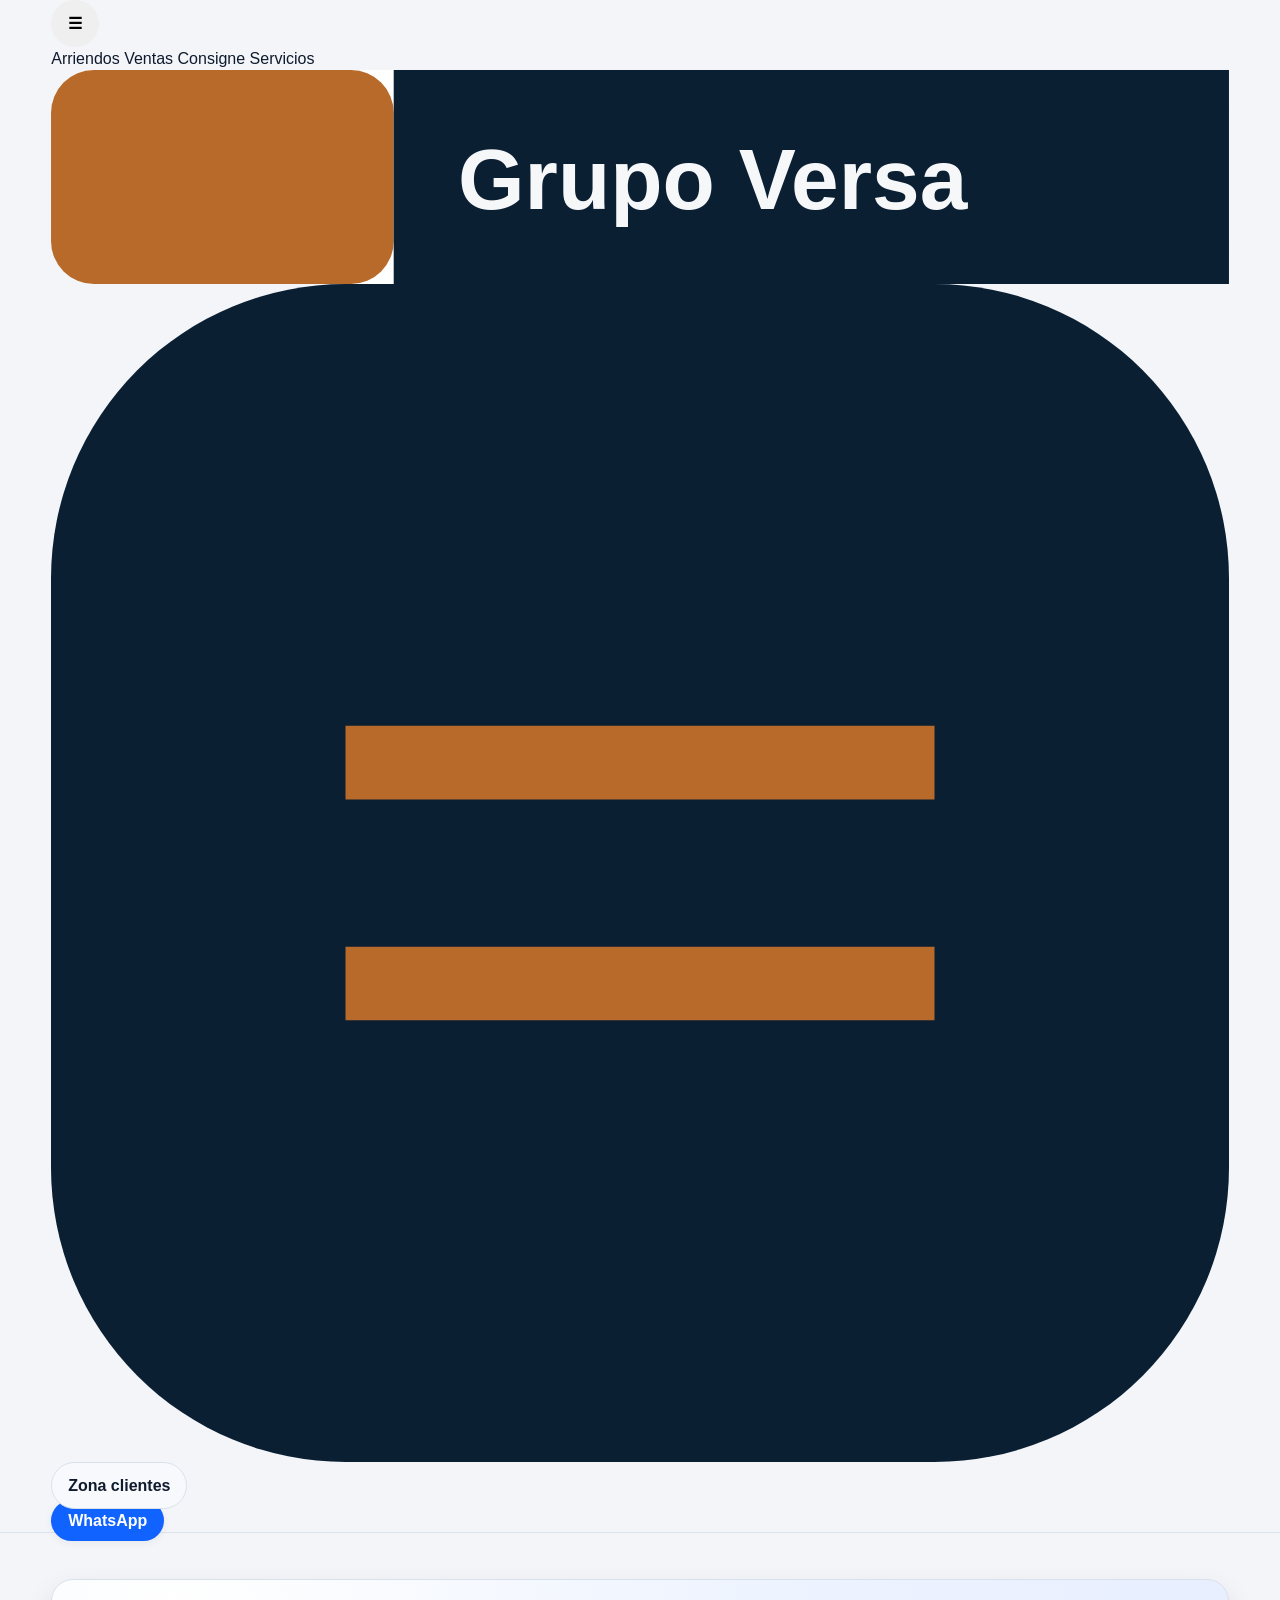
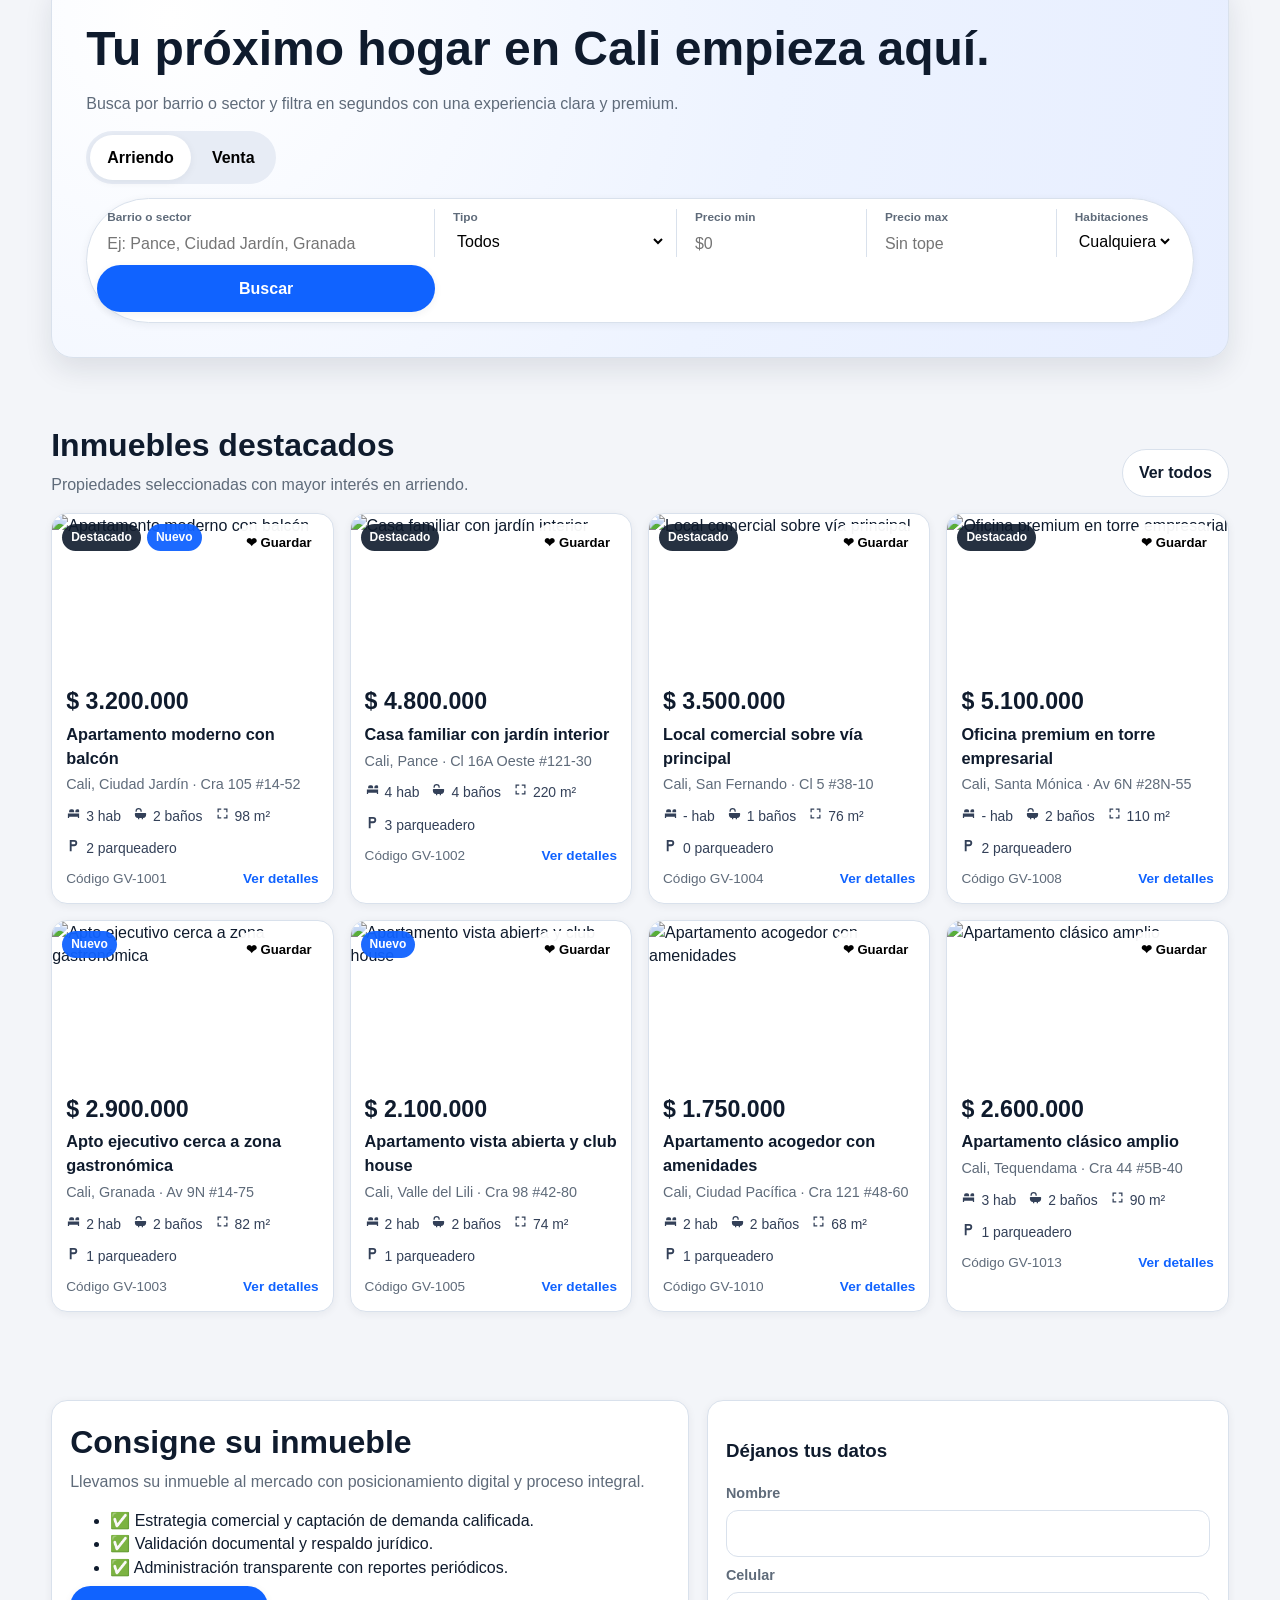
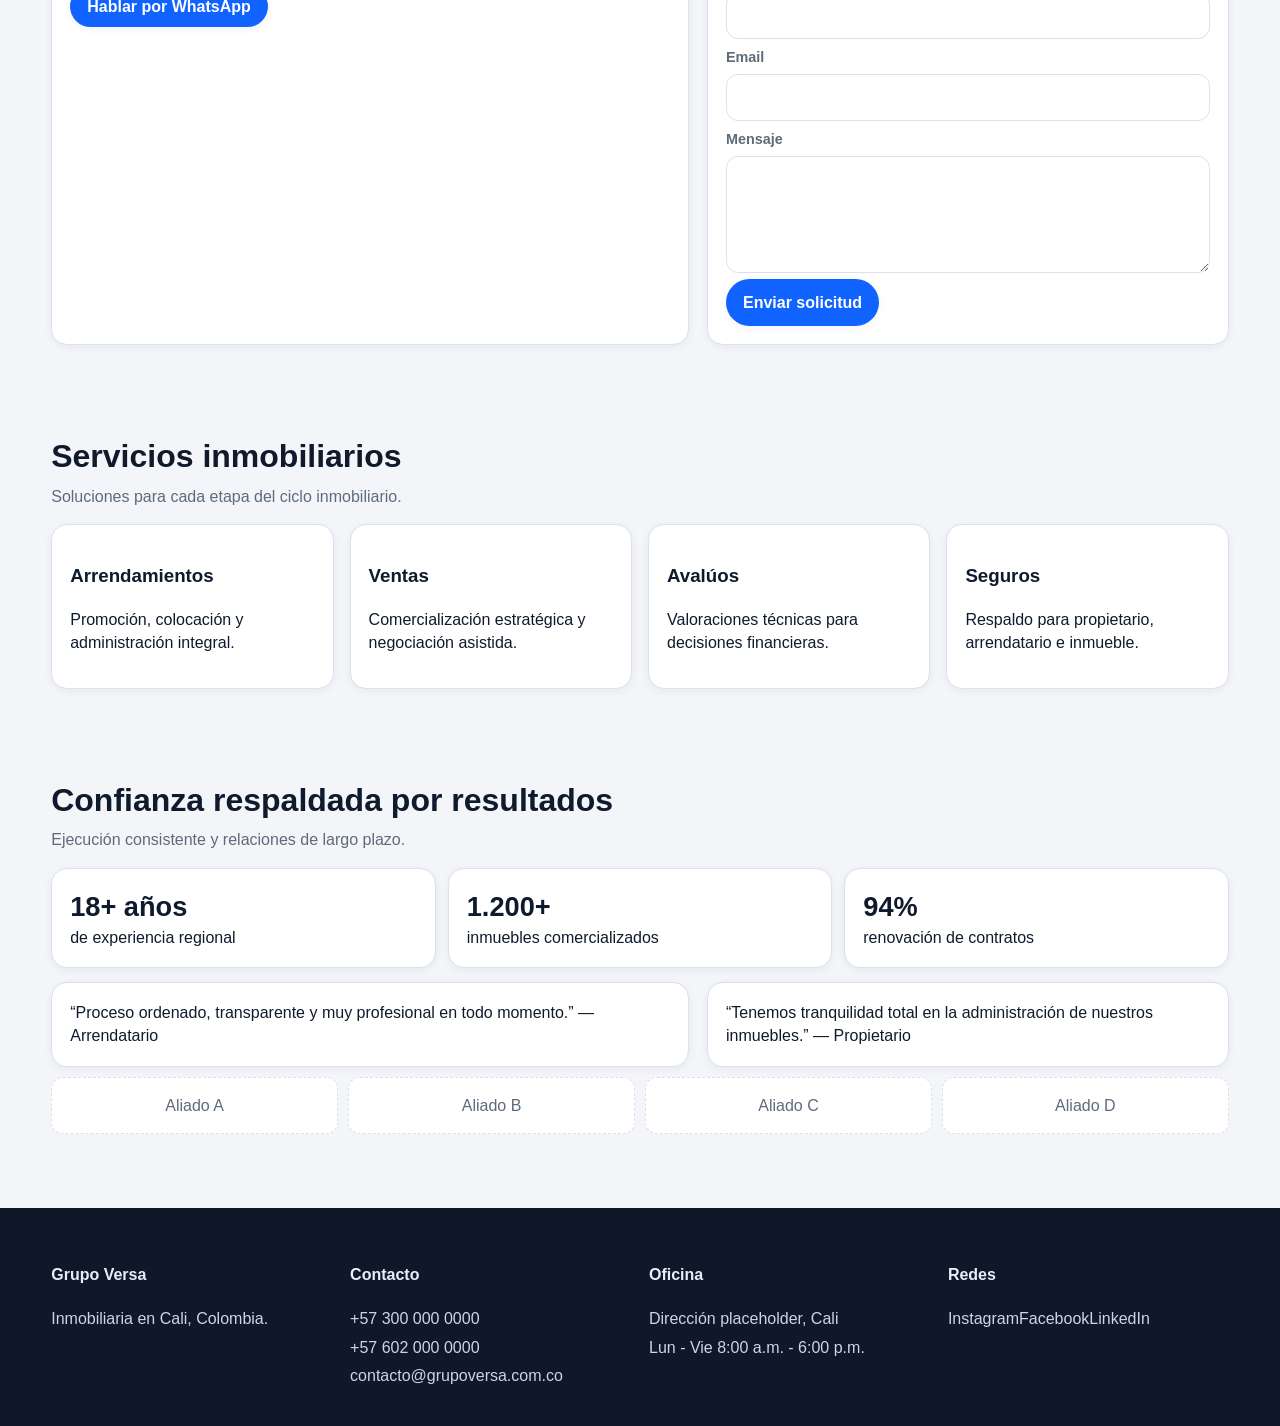
==== index.html @ 3d0e5496 "Update index.html" ====
<!doctype html>
<html lang="es">
<head>
  <meta charset="UTF-8">
  <meta name="viewport" content="width=device-width, initial-scale=1.0">
  <title>Grupo Versa | Arriendos y ventas en Cali</title>
  <link rel="stylesheet" href="./styles.css?v=2">
  <link rel="icon" type="image/svg+xml" href="assets/favicon.svg">
</head>
<body>
<a href="#main" class="skip-link">Saltar al contenido</a>
<header class="site-header">
  <div class="container nav-shell">
    <button id="nav-toggle" class="nav-toggle" type="button" aria-label="Abrir menú">☰</button>

    <nav class="nav-left" aria-label="Navegación principal izquierda">
      <a class="nav-link" href="search.html?gestion=arriendo">Arriendos</a>
      <a class="nav-link" href="search.html?gestion=venta">Ventas</a>
      <a class="nav-link" href="#consigne">Consigne</a>
      <a class="nav-link" href="#servicios">Servicios</a>
    </nav>

    <a class="logo" href="index.html"><img class="logo-full" src="assets/logo-horizontal.svg" alt="Grupo Versa">
    <img class="logo-mark" src="assets/mark.svg" alt="Grupo Versa"></a>

    <div class="nav-right">
      <div class="dropdown">
        <button class="btn btn-ghost dropdown-toggle" type="button">Zona clientes</button>
        <div class="dropdown-menu">
          <strong>Arrendatarios</strong>
          <a href="clients.html#pagar">Pagar arriendo</a>
          <a href="clients.html#cupon">Cupón</a>
          <a href="clients.html#requisitos">Requisitos</a>
          <a href="clients.html#tutoriales">Tutoriales</a>
          <strong>Propietarios</strong>
          <a href="clients.html#estados">Estados de cuenta</a>
          <a href="clients.html#certificados">Certificados</a>
        </div>
      </div>
      <a class="btn btn-primary" href="https://wa.me/57XXXXXXXXXX" target="_blank" rel="noopener">WhatsApp</a>
    </div>
  </div>
</header>

<main id="main">
  <section class="hero">
    <div class="container hero-shell">
      <!-- Opción 1: "Encuentra hogar en Cali, sin vueltas." -->
      <!-- Opción 2 (elegida): "Tu próximo hogar en Cali empieza aquí." -->
      <h1>Tu próximo hogar en Cali empieza aquí.</h1>
      <p>Busca por barrio o sector y filtra en segundos con una experiencia clara y premium.</p>

      <div class="tab-row" role="tablist" aria-label="Tipo de gestión">
        <button class="tab active" type="button" data-gestion-tab="arriendo">Arriendo</button>
        <button class="tab" type="button" data-gestion-tab="venta">Venta</button>
      </div>

      <form id="home-search" class="portal-search" aria-label="Buscador de inmuebles en Cali">
        <input type="hidden" id="gestion" name="gestion" value="arriendo">

        <div class="field">
          <label for="ciudad">Barrio o sector</label>
          <input id="ciudad" name="ciudad" list="barrios-cali" placeholder="Ej: Pance, Ciudad Jardín, Granada">
          <datalist id="barrios-cali">
            <option value="Pance"></option>
            <option value="Ciudad Jardín"></option>
            <option value="Granada"></option>
            <option value="San Fernando"></option>
            <option value="Valle del Lili"></option>
            <option value="Bochalema"></option>
            <option value="El Peñón"></option>
          </datalist>
        </div>

        <div class="field">
          <label for="tipo">Tipo</label>
          <select id="tipo" name="tipo">
            <option value="">Todos</option>
            <option>Apartamento</option>
            <option>Casa</option>
            <option>Oficina</option>
            <option>Local</option>
            <option>Lote</option>
          </select>
        </div>

        <div class="field">
          <label for="precioMin">Precio min</label>
          <input id="precioMin" name="precioMin" type="number" min="0" placeholder="$0">
        </div>

        <div class="field">
          <label for="precioMax">Precio max</label>
          <input id="precioMax" name="precioMax" type="number" min="0" placeholder="Sin tope">
        </div>

        <div class="field">
          <label for="habitaciones-home">Habitaciones</label>
          <select id="habitaciones-home" name="habitaciones">
            <option value="">Cualquiera</option>
            <option value="1">1+</option>
            <option value="2">2+</option>
            <option value="3">3+</option>
            <option value="4">4+</option>
          </select>
        </div>

        <button class="btn btn-primary" type="submit">Buscar</button>
      </form>
    </div>
  </section>

  <section class="section container">
    <div class="section-head">
      <div><h2>Inmuebles destacados</h2><p class="lead">Propiedades seleccionadas con mayor interés en arriendo.</p></div>
      <a class="btn btn-secondary" href="search.html">Ver todos</a>
    </div>
    <div id="featured-list" class="card-grid"></div>
  </section>

  <section id="consigne" class="section container split">
    <article class="panel">
      <h2>Consigne su inmueble</h2>
      <p class="lead">Llevamos su inmueble al mercado con posicionamiento digital y proceso integral.</p>
      <ul>
        <li>✅ Estrategia comercial y captación de demanda calificada.</li>
        <li>✅ Validación documental y respaldo jurídico.</li>
        <li>✅ Administración transparente con reportes periódicos.</li>
      </ul>
      <a class="btn btn-primary" href="https://wa.me/57XXXXXXXXXX" target="_blank" rel="noopener">Hablar por WhatsApp</a>
    </article>

    <form id="consign-form" class="panel">
      <h3>Déjanos tus datos</h3>
      <label for="nombre">Nombre</label><input id="nombre" required>
      <label for="celular">Celular</label><input id="celular" required>
      <label for="email">Email</label><input id="email" type="email" required>
      <label for="mensaje">Mensaje</label><textarea id="mensaje" rows="4"></textarea>
      <button class="btn btn-primary" type="submit">Enviar solicitud</button>
      <p id="consign-notice" class="notice">Recibido, te contactaremos pronto.</p>
    </form>
  </section>

  <section id="servicios" class="section container">
    <div class="section-head"><div><h2>Servicios inmobiliarios</h2><p class="lead">Soluciones para cada etapa del ciclo inmobiliario.</p></div></div>
    <div class="card-grid">
      <article class="panel"><h3>Arrendamientos</h3><p>Promoción, colocación y administración integral.</p></article>
      <article class="panel"><h3>Ventas</h3><p>Comercialización estratégica y negociación asistida.</p></article>
      <article class="panel"><h3>Avalúos</h3><p>Valoraciones técnicas para decisiones financieras.</p></article>
      <article class="panel"><h3>Seguros</h3><p>Respaldo para propietario, arrendatario e inmueble.</p></article>
    </div>
  </section>

  <section class="section container">
    <div class="section-head"><div><h2>Confianza respaldada por resultados</h2><p class="lead">Ejecución consistente y relaciones de largo plazo.</p></div></div>
    <div class="metrics">
      <article class="panel metric"><strong>18+ años</strong><span>de experiencia regional</span></article>
      <article class="panel metric"><strong>1.200+</strong><span>inmuebles comercializados</span></article>
      <article class="panel metric"><strong>94%</strong><span>renovación de contratos</span></article>
    </div>
    <div class="split" style="margin-top:14px;">
      <article class="panel">“Proceso ordenado, transparente y muy profesional en todo momento.” — Arrendatario</article>
      <article class="panel">“Tenemos tranquilidad total en la administración de nuestros inmuebles.” — Propietario</article>
    </div>
    <div class="logos" style="margin-top:10px;"><div class="logo-box">Aliado A</div><div class="logo-box">Aliado B</div><div class="logo-box">Aliado C</div><div class="logo-box">Aliado D</div></div>
  </section>
</main>

<footer id="footer" class="footer">
  <div class="container footer-grid">
    <div><h4>Grupo Versa</h4><p>Inmobiliaria en Cali, Colombia.</p></div>
    <div><h4>Contacto</h4><p>+57 300 000 0000</p><p>+57 602 000 0000</p><p>contacto@grupoversa.com.co</p></div>
    <div><h4>Oficina</h4><p>Dirección placeholder, Cali</p><p>Lun - Vie 8:00 a.m. - 6:00 p.m.</p></div>
    <div><h4>Redes</h4><a href="#">Instagram</a><a href="#">Facebook</a><a href="#">LinkedIn</a></div>
  </div>
</footer>

<div id="toast" class="toast" aria-live="polite"></div>
<script src="./data.js?v=2"></script>
<script src="./app.js?v=2"></script>
</body>
</html>
---- styles.css ----
:root {
  --bg: #f3f5f9;
  --surface: #ffffff;
  --surface-2: #f7f9fc;
  --text: #0f1b2d;
  --muted: #5f6b7a;
  --line: #d9e1ec;
  --accent: #1063ff;
  --accent-strong: #0c4ecc;
  --success: #0f9d61;
  --r-sm: 10px;
  --r-md: 14px;
  --r-lg: 22px;
  --shadow-sm: 0 2px 8px rgba(16, 27, 45, 0.06);
  --shadow-md: 0 12px 28px rgba(16, 27, 45, 0.1);
  --max: 1240px;
}

* { box-sizing: border-box; }
body {
  margin: 0;
  color: var(--text);
  background: var(--bg);
  font-family: "Inter", "Segoe UI", Roboto, Arial, sans-serif;
  line-height: 1.45;
}
img { width: 100%; display: block; object-fit: cover; }
a { color: inherit; text-decoration: none; }
.container { width: min(var(--max), 92%); margin-inline: auto; }
.skip-link { position: absolute; left: -999px; top: 0; background: var(--accent); color: #fff; padding: 10px; z-index: 90; }
.skip-link:focus { left: 8px; top: 8px; border-radius: 8px; }

.btn, button {
  border: 1px solid transparent;
  border-radius: 999px;
  cursor: pointer;
  font: inherit;
  font-weight: 600;
  padding: 11px 16px;
  transition: .2s ease;
}
.btn:hover, button:hover { transform: translateY(-1px); }
.btn-primary { background: var(--accent); color: #fff; box-shadow: var(--shadow-sm); }
.btn-primary:hover { background: var(--accent-strong); }
.btn-secondary { background: #fff; border-color: var(--line); }
.btn-ghost, .btn-soft { background: var(--surface-2); border-color: var(--line); color: var(--text); }
.btn:focus-visible, button:focus-visible, input:focus-visible, select:focus-visible, textarea:focus-visible, a:focus-visible {
  outline: 3px solid rgba(16, 99, 255, .25);
  outline-offset: 2px;
}

input, select, textarea {
  width: 100%;
  border-radius: 12px;
  border: 1px solid var(--line);
  padding: 11px 12px;
  font: inherit;
  background: #fff;
}
label { display: block; margin: 8px 0 6px; color: var(--muted); font-size: .9rem; font-weight: 600; }

.site-header {
  position: sticky;
  top: 0;
  z-index: 60;
  backdrop-filter: blur(10px);
  background: rgba(243, 245, 249, .88);
  border-bottom: 1px solid rgba(217, 225, 236, .9);
}
.nav-wrap { display: flex; justify-content: space-between; align-items: center; gap: 14px; padding: 12px 0; }
.logo { font-size: 1.1rem; font-weight: 800; letter-spacing: .2px; }
.logo span { color: var(--accent); }
.nav-main { display: flex; gap: 16px; }
.nav-main a { color: var(--muted); font-weight: 600; font-size: .95rem; }
.nav-main a:hover { color: var(--text); }
.nav-actions { display: flex; gap: 8px; align-items: center; }
.dropdown { position: relative; }
.dropdown-menu {
  display: none; position: absolute; right: 0; top: calc(100% + 8px); width: 250px;
  padding: 10px; border: 1px solid var(--line); border-radius: 12px; background: var(--surface); box-shadow: var(--shadow-md);
}
.dropdown:hover .dropdown-menu, .dropdown:focus-within .dropdown-menu { display: block; }
.dropdown-menu a { display: block; padding: 7px 8px; border-radius: 8px; }
.dropdown-menu a:hover { background: var(--surface-2); }
.dropdown-menu strong { color: var(--muted); display: block; margin: 8px 0 4px; font-size: .84rem; }

.hero { padding: 46px 0 20px; }
.hero-shell {
  background: radial-gradient(circle at 10% 10%, #fff, #edf3ff 55%, #e7eeff);
  border: 1px solid var(--line);
  border-radius: var(--r-lg);
  box-shadow: var(--shadow-md);
  padding: clamp(20px, 3vw, 34px);
}
.hero h1 { margin: 0 0 8px; font-size: clamp(1.9rem, 4vw, 3rem); }
.hero p { color: var(--muted); margin: 0 0 16px; }
.tab-row { display: inline-flex; background: #e7ecf5; border-radius: 999px; padding: 4px; gap: 4px; }
.tab { border-radius: 999px; padding: 10px 16px; background: transparent; }
.tab.active { background: #fff; box-shadow: var(--shadow-sm); }

.portal-search {
  margin-top: 14px;
  background: #fff;
  border: 1px solid var(--line);
  border-radius: 999px;
  box-shadow: var(--shadow-sm);
  display: grid;
  grid-template-columns: 1.3fr .9fr .7fr .7fr auto;
  gap: 8px;
  padding: 10px;
}
.portal-search .field { padding: 0 10px; border-right: 1px solid var(--line); }
.portal-search .field:last-of-type { border-right: 0; }
.portal-search label { margin: 0 0 3px; font-size: .74rem; }
.portal-search input, .portal-search select { border: 0; padding: 2px 0; background: transparent; }

.section { padding: 44px 0; }
.section-head { display: flex; justify-content: space-between; align-items: end; gap: 10px; margin-bottom: 16px; }
.section h2 { margin: 0; font-size: clamp(1.4rem, 2.7vw, 2rem); }
.lead { color: var(--muted); margin: 5px 0 0; }

.card-grid { display: grid; grid-template-columns: repeat(4, minmax(0, 1fr)); gap: 16px; }
.property-card {
  border-radius: 16px;
  overflow: hidden;
  border: 1px solid var(--line);
  background: var(--surface);
  box-shadow: var(--shadow-sm);
  transition: .24s ease;
}
.property-card:hover { transform: translateY(-4px); box-shadow: var(--shadow-md); }
.property-media { position: relative; aspect-ratio: 16/9; }
.media-badges { position: absolute; left: 10px; top: 10px; display: flex; gap: 6px; }
.badge { font-size: .75rem; font-weight: 700; padding: 5px 9px; border-radius: 999px; background: #fff; }
.badge-dark { background: rgba(15, 27, 45, .9); color: #fff; }
.badge-accent { background: rgba(16, 99, 255, .95); color: #fff; }
.save-btn {
  position: absolute; right: 10px; top: 10px; background: rgba(255, 255, 255, .95); border-color: #fff; font-size: .82rem; padding: 8px 10px;
}
.save-btn.active { color: #d02853; border-color: #f4bfd0; }
.property-content { padding: 14px; }
.price { font-size: 1.45rem; font-weight: 800; margin: 0 0 2px; }
.property-content h3, .result-body h3 { margin: 4px 0; font-size: 1.02rem; }
.meta { margin: 0; color: var(--muted); font-size: .9rem; }
.spec-list { list-style: none; padding: 0; margin: 11px 0; display: flex; gap: 12px; flex-wrap: wrap; color: #334058; font-size: .87rem; }
.spec-list li { display: inline-flex; align-items: center; gap: 5px; }
.spec-icon svg { width: 15px; height: 15px; fill: currentColor; }
.card-foot, .result-foot { display: flex; justify-content: space-between; align-items: center; gap: 10px; color: var(--muted); font-size: .85rem; }
.link-arrow { color: var(--accent); font-weight: 700; }

.split { display: grid; grid-template-columns: 1.1fr .9fr; gap: 18px; }
.panel { border: 1px solid var(--line); border-radius: 16px; background: #fff; padding: 18px; box-shadow: var(--shadow-sm); }
.metrics { display: grid; grid-template-columns: repeat(3, 1fr); gap: 12px; }
.metric strong { display: block; font-size: 1.7rem; }
.logos { display: grid; grid-template-columns: repeat(4, 1fr); gap: 10px; }
.logo-box { border: 1px dashed var(--line); border-radius: 12px; text-align: center; padding: 16px; color: var(--muted); background: #fff; }

.search-page { padding: 22px 0 90px; }
.search-shell { display: grid; grid-template-columns: minmax(0, 1fr) 400px; gap: 16px; }
.left-col { min-width: 0; }
.filterbar {
  position: sticky;
  top: 74px;
  z-index: 20;
  border: 1px solid var(--line);
  border-radius: 14px;
  background: rgba(255, 255, 255, .95);
  backdrop-filter: blur(8px);
  padding: 12px;
  box-shadow: var(--shadow-sm);
}
.filter-grid { display: grid; grid-template-columns: repeat(6, minmax(0, 1fr)); gap: 8px; }
.chips-row { display: flex; flex-wrap: wrap; gap: 6px; margin-top: 9px; }
.chip { background: var(--surface-2); border: 1px solid var(--line); border-radius: 999px; padding: 6px 10px; font-size: .8rem; }
.results-head { display: flex; justify-content: space-between; align-items: center; margin: 14px 0; }
.results-stack { display: grid; gap: 12px; }
.result-card {
  display: grid;
  grid-template-columns: 270px 1fr;
  border: 1px solid var(--line);
  border-radius: 16px;
  overflow: hidden;
  background: #fff;
  box-shadow: var(--shadow-sm);
}
.result-card.active { box-shadow: 0 0 0 2px rgba(16, 99, 255, .25), var(--shadow-md); }
.result-media { position: relative; min-height: 200px; }
.result-body { padding: 14px; }
.result-head { display: flex; align-items: center; justify-content: space-between; gap: 10px; }

.map-panel {
  position: sticky; top: 74px; height: calc(100vh - 88px); border-radius: 16px; border: 1px solid var(--line); overflow: hidden;
  background:
    linear-gradient(90deg, rgba(16,99,255,.08) 1px, transparent 1px) 0 0/34px 34px,
    linear-gradient(rgba(16,99,255,.08) 1px, transparent 1px) 0 0/34px 34px,
    linear-gradient(165deg, #e9f0ff, #dfe9ff 60%, #edf3ff);
}
.map-tools { position: absolute; left: 12px; top: 12px; display: flex; gap: 8px; z-index: 2; }
.map-tools .chip { background: #fff; }
.map-pin {
  position: absolute;
  transform: translate(-50%, -50%);
  border: 0;
  background: #fff;
  border-radius: 999px;
  padding: 8px 10px;
  box-shadow: var(--shadow-sm);
  color: var(--text);
  font-weight: 700;
}
.map-pin.active { background: var(--accent); color: #fff; box-shadow: var(--shadow-md); }

.mobile-bottom-toggle { display: none; }

#open-filters, #close-filters { display: none; }

.toast {
  position: fixed; bottom: 18px; right: 18px; background: #111d33; color: #fff;
  padding: 11px 14px; border-radius: 10px; box-shadow: var(--shadow-md);
  opacity: 0; transform: translateY(10px); pointer-events: none; transition: .25s ease;
}
.toast.show { opacity: 1; transform: translateY(0); }

.about-hero { padding: 80px 0 50px; background: linear-gradient(145deg, #0c182b, #20345b); color: #fff; }
.about-hero p { color: #d4e0fb; }
.process { display: grid; grid-template-columns: repeat(4, 1fr); gap: 10px; }
.step { background: #fff; border: 1px solid var(--line); border-radius: 12px; padding: 14px; }
.step span { color: var(--accent); font-weight: 800; }
.tabs { display: inline-flex; gap: 8px; background: var(--surface-2); border: 1px solid var(--line); border-radius: 999px; padding: 5px; }
.tabs .active { background: #fff; border-color: var(--line); }
.client-block { display: none; }
.client-block.active { display: block; }
.notice { display: none; margin-top: 8px; color: var(--success); font-weight: 700; }
.notice.show { display: block; }

.footer { background: #0f1729; color: #e7eefb; margin-top: 30px; }
.footer-grid { display: grid; grid-template-columns: repeat(4, 1fr); gap: 18px; padding: 34px 0; }
.footer p, .footer a { color: #cad5eb; margin: 5px 0; }

@media (max-width: 1120px) {
  .card-grid { grid-template-columns: repeat(2, minmax(0, 1fr)); }
  .split, .metrics, .logos, .process, .footer-grid { grid-template-columns: 1fr; }
  .search-shell { grid-template-columns: 1fr; }
  .map-panel { height: 420px; position: static; }
  .portal-search { grid-template-columns: 1fr 1fr; border-radius: 18px; }
  .portal-search .field { border-right: 0; border-bottom: 1px solid var(--line); padding-bottom: 8px; }
}

@media (max-width: 860px) {
  #open-filters, #close-filters { display: inline-flex; }
  .nav-main { display: none; }
  .filter-wrap { position: fixed; inset: 0; background: rgba(10,16,28,.45); opacity: 0; pointer-events: none; transition: .2s; z-index: 70; }
  .filter-wrap.open { opacity: 1; pointer-events: auto; }
  .filter-wrap .filterbar { position: absolute; left: 0; right: 0; bottom: 0; top: auto; border-radius: 16px 16px 0 0; max-height: 82vh; overflow: auto; }
  .nav-wrap { flex-wrap: wrap; }
  .nav-actions { width: 100%; }
  .nav-actions .btn { flex: 1; text-align: center; }

  .filterbar { display: none; }
  .filter-wrap .filterbar { display: block; }
  .filter-grid { grid-template-columns: 1fr 1fr; }
  .result-card { grid-template-columns: 1fr; }
  .search-shell.show-map .left-col { display: none; }
  .search-shell:not(.show-map) .map-panel { display: none; }
  .mobile-bottom-toggle {
    display: inline-flex; position: fixed; bottom: 14px; left: 50%; transform: translateX(-50%);
    background: #fff; border: 1px solid var(--line); border-radius: 999px; box-shadow: var(--shadow-md); padding: 5px; z-index: 65;
  }
  .mobile-bottom-toggle button { border-radius: 999px; }
  .mobile-bottom-toggle .active { background: var(--accent); color: #fff; }
}

@media (max-width: 640px) {
  .card-grid { grid-template-columns: 1fr; }
  .portal-search { grid-template-columns: 1fr; }
}
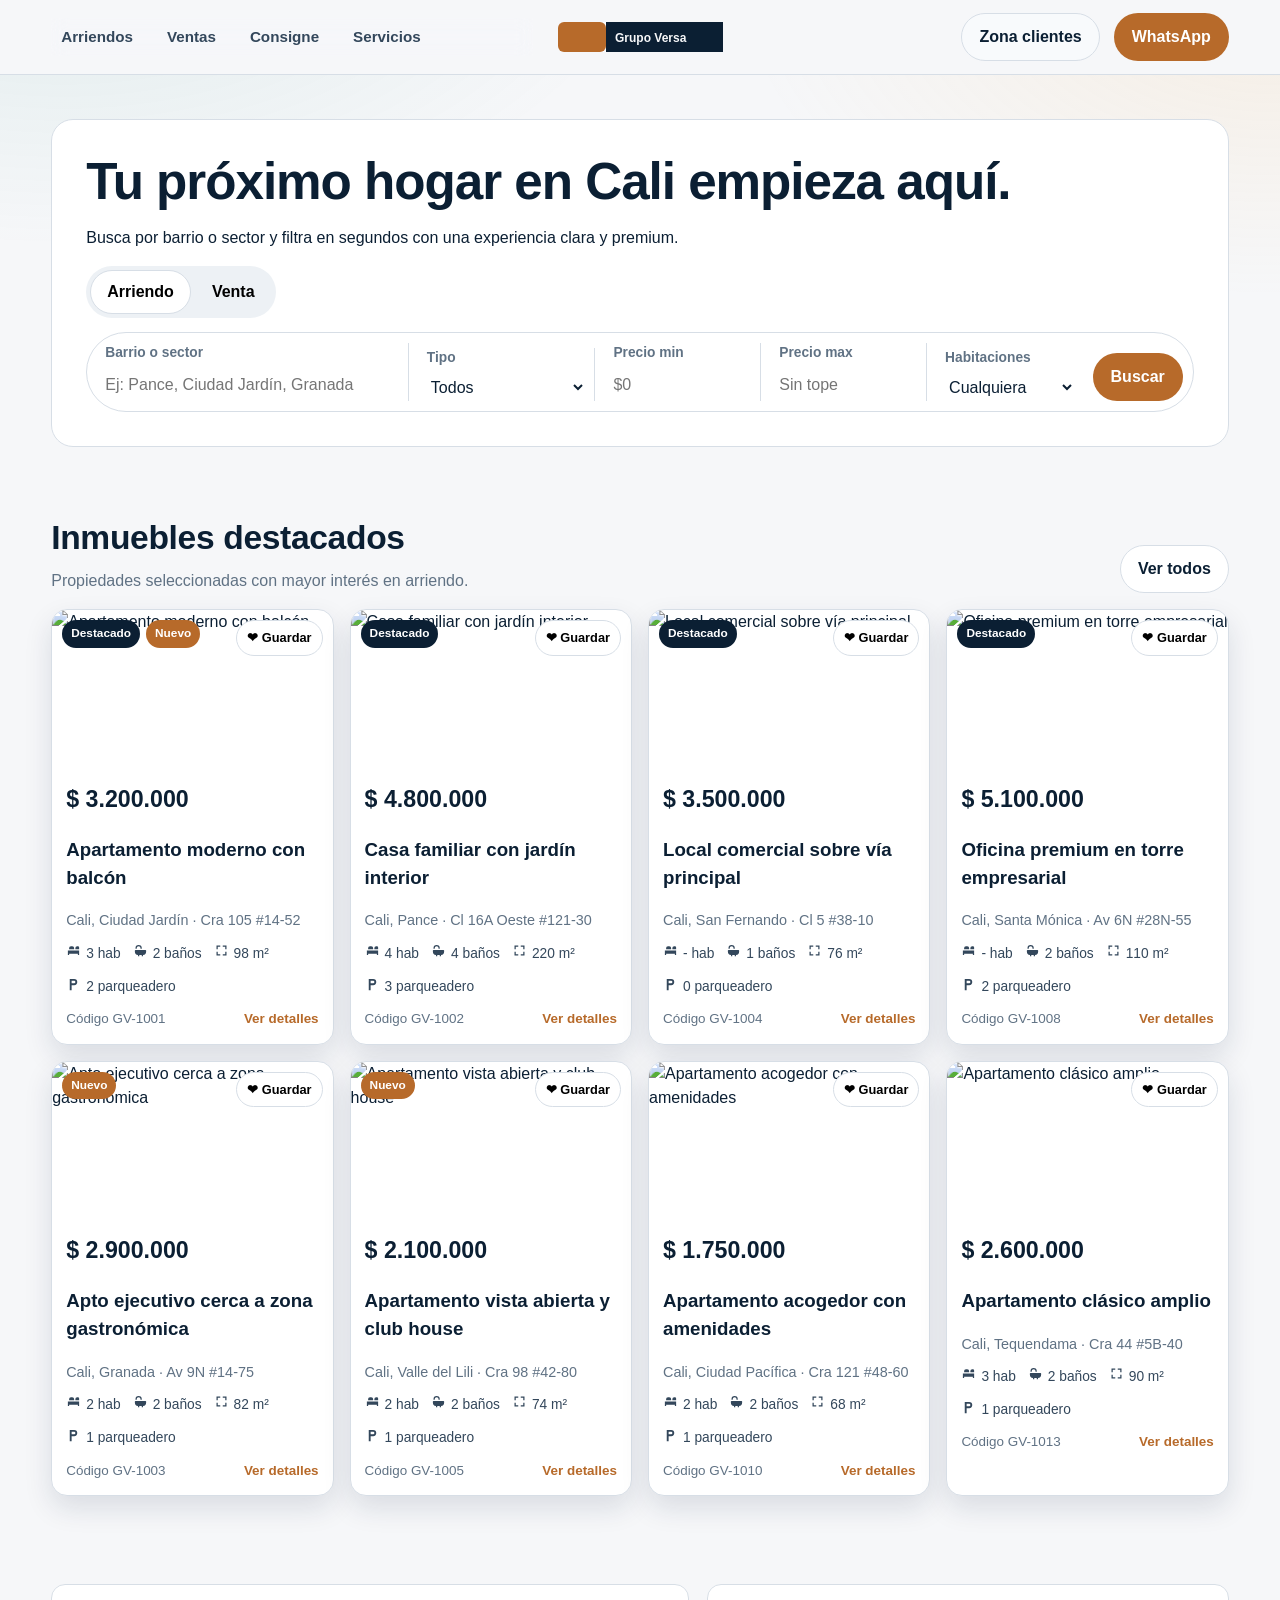
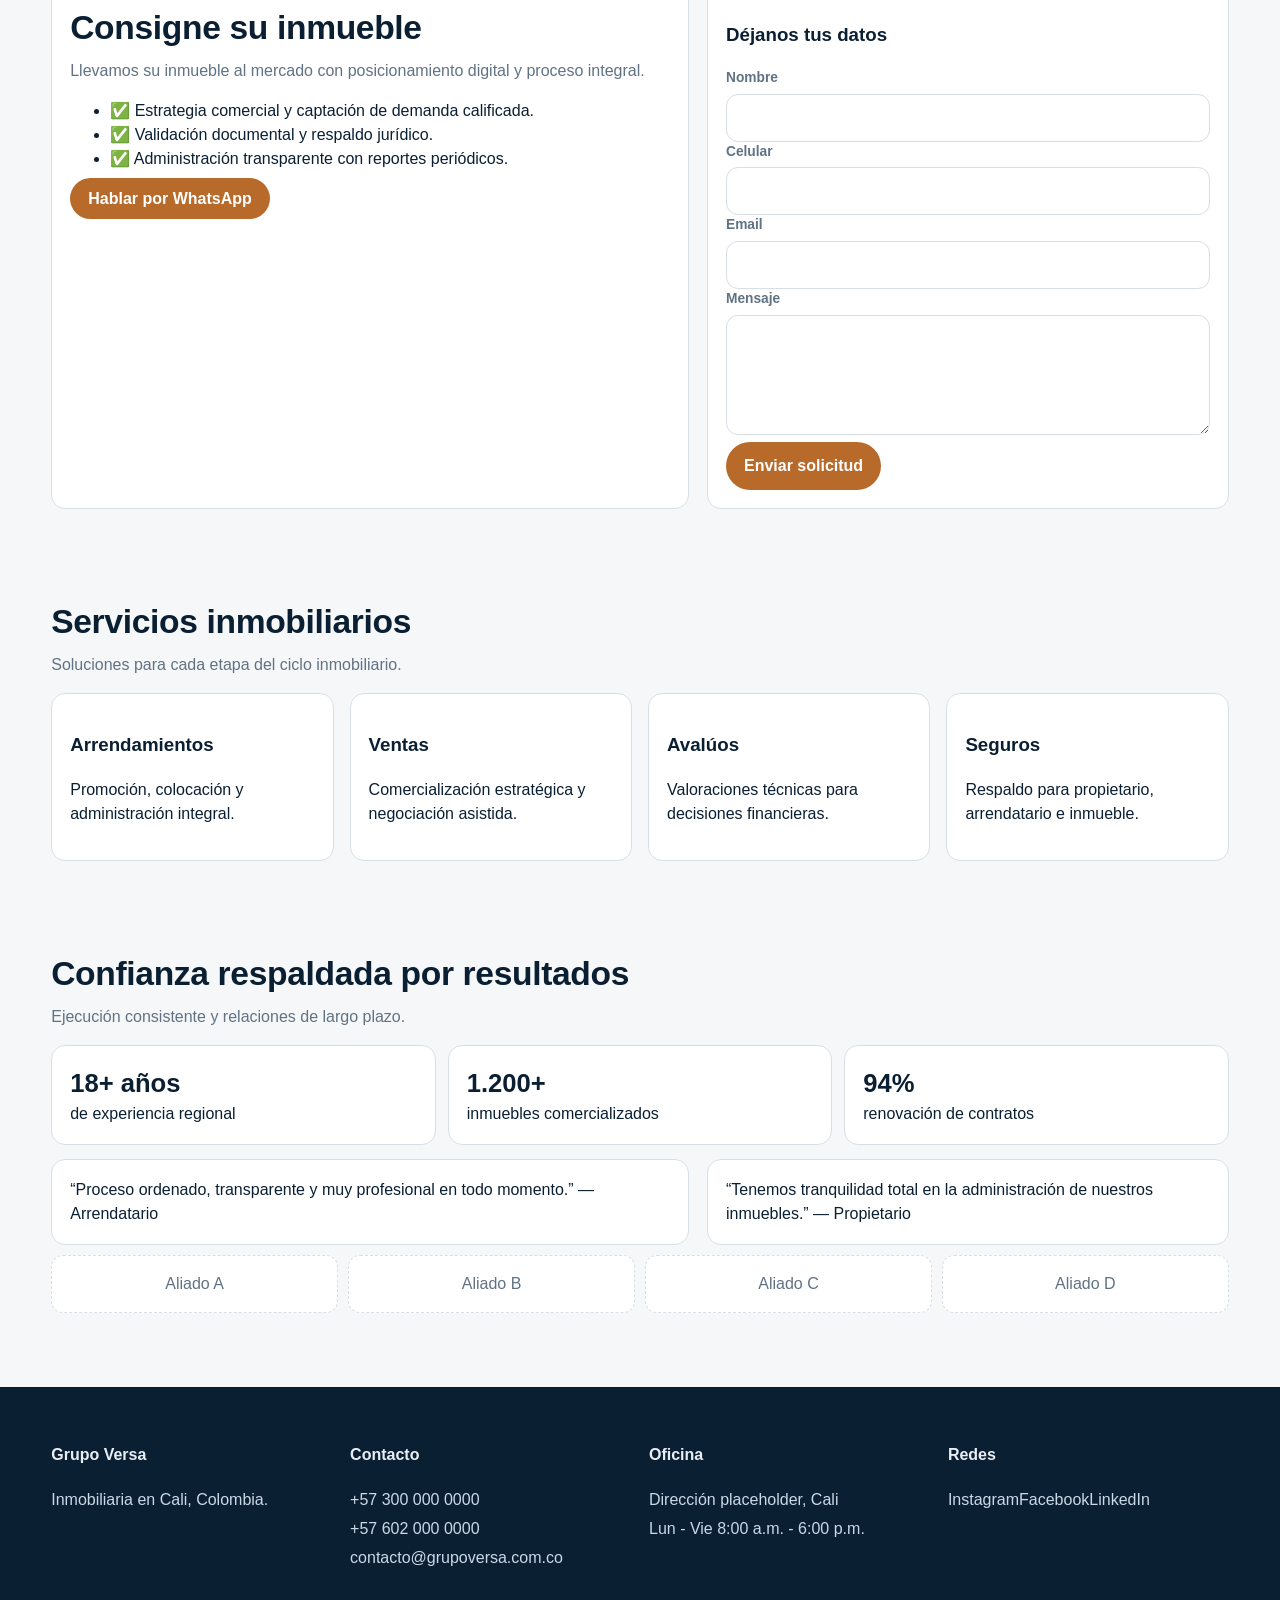
==== commit 5fe411f8: "UI polish" ====
--- a/index.html
+++ b/index.html
@@ -1,6 +1,9 @@
 <!doctype html>
 <html lang="es">
 <head>
+  <link rel="stylesheet" href="styles.css?v=99">
+  <link rel="stylesheet" href="ui-polish.css?v=99">
+  <link rel="stylesheet" href="./styles.css?v=99" />
   <meta charset="UTF-8">
   <meta name="viewport" content="width=device-width, initial-scale=1.0">
   <title>Grupo Versa | Arriendos y ventas en Cali</title>
@@ -178,5 +181,10 @@
 <div id="toast" class="toast" aria-live="polite"></div>
 <script src="./data.js?v=2"></script>
 <script src="./app.js?v=2"></script>
+  <script src="./data.js?v=99"></script>
+  <script src="./app.js?v=99"></script>
+  <script src="data.js?v=99"></script>
+  <script src="ui-polish.js?v=99"></script>
+  <script src="app.js?v=99"></script>
 </body>
 </html>
--- a/styles.css
+++ b/styles.css
@@ -1,276 +1,345 @@
 :root {
-  --bg: #f3f5f9;
-  --surface: #ffffff;
-  --surface-2: #f7f9fc;
-  --text: #0f1b2d;
-  --muted: #5f6b7a;
-  --line: #d9e1ec;
-  --accent: #1063ff;
-  --accent-strong: #0c4ecc;
-  --success: #0f9d61;
-  --r-sm: 10px;
-  --r-md: 14px;
-  --r-lg: 22px;
-  --shadow-sm: 0 2px 8px rgba(16, 27, 45, 0.06);
-  --shadow-md: 0 12px 28px rgba(16, 27, 45, 0.1);
+  --navy: #0B1F33;
+  --copper: #B76A2A;
+  --offwhite: #F6F7F9;
+  --white: #ffffff;
+  --gray-50: #f8fafc;
+  --gray-100: #edf1f5;
+  --gray-200: #d7dee6;
+  --gray-500: #607284;
+  --gray-700: #33475b;
+  --radius-sm: 10px;
+  --radius-md: 14px;
+  --radius-lg: 22px;
+  --shadow-sm: 0 2px 8px rgba(11, 31, 51, 0.08);
+  --shadow-md: 0 8px 20px rgba(11, 31, 51, 0.1);
   --max: 1240px;
 }
 
 * { box-sizing: border-box; }
 body {
   margin: 0;
-  color: var(--text);
-  background: var(--bg);
-  font-family: "Inter", "Segoe UI", Roboto, Arial, sans-serif;
-  line-height: 1.45;
-}
+  color: var(--navy);
+  background: var(--offwhite);
+  font-family: Inter, -apple-system, BlinkMacSystemFont, "Segoe UI", Roboto, Arial, sans-serif;
+  line-height: 1.5;
+}
+a { color: inherit; text-decoration: none; }
 img { width: 100%; display: block; object-fit: cover; }
-a { color: inherit; text-decoration: none; }
 .container { width: min(var(--max), 92%); margin-inline: auto; }
-.skip-link { position: absolute; left: -999px; top: 0; background: var(--accent); color: #fff; padding: 10px; z-index: 90; }
-.skip-link:focus { left: 8px; top: 8px; border-radius: 8px; }
+.skip-link { position: absolute; left: -999px; top: 0; z-index: 90; background: var(--navy); color: #fff; padding: 10px; }
+.skip-link:focus { left: 10px; top: 10px; border-radius: 8px; }
+
+h1 { font-size: clamp(2rem, 4vw, 3.2rem); line-height: 1.1; margin: 0 0 10px; letter-spacing: -0.02em; }
+h2 { font-size: clamp(1.4rem, 2.7vw, 2.1rem); margin: 0; letter-spacing: -0.01em; }
+.lead { color: var(--gray-500); margin: 6px 0 0; }
 
 .btn, button {
   border: 1px solid transparent;
   border-radius: 999px;
-  cursor: pointer;
+  padding: 11px 17px;
   font: inherit;
   font-weight: 600;
-  padding: 11px 16px;
-  transition: .2s ease;
+  cursor: pointer;
+  transition: background .2s ease, border-color .2s ease, color .2s ease, transform .2s ease;
 }
 .btn:hover, button:hover { transform: translateY(-1px); }
-.btn-primary { background: var(--accent); color: #fff; box-shadow: var(--shadow-sm); }
-.btn-primary:hover { background: var(--accent-strong); }
-.btn-secondary { background: #fff; border-color: var(--line); }
-.btn-ghost, .btn-soft { background: var(--surface-2); border-color: var(--line); color: var(--text); }
-.btn:focus-visible, button:focus-visible, input:focus-visible, select:focus-visible, textarea:focus-visible, a:focus-visible {
-  outline: 3px solid rgba(16, 99, 255, .25);
-  outline-offset: 2px;
-}
+.btn-primary { background: var(--copper); color: #fff; }
+.btn-primary:hover { background: #9e5921; }
+.btn-secondary { background: var(--white); border-color: var(--gray-200); color: var(--navy); }
+.btn-ghost, .btn-soft { background: var(--gray-50); border-color: var(--gray-200); color: var(--navy); }
 
 input, select, textarea {
   width: 100%;
+  border: 1px solid var(--gray-200);
   border-radius: 12px;
-  border: 1px solid var(--line);
   padding: 11px 12px;
   font: inherit;
-  background: #fff;
-}
-label { display: block; margin: 8px 0 6px; color: var(--muted); font-size: .9rem; font-weight: 600; }
+  background: var(--white);
+  color: var(--navy);
+}
+label { display: block; color: var(--gray-500); font-size: .86rem; font-weight: 600; margin-bottom: 5px; }
+
+button:focus-visible, a:focus-visible, input:focus-visible, select:focus-visible, textarea:focus-visible {
+  outline: 3px solid rgba(183, 106, 42, .28);
+  outline-offset: 2px;
+}
 
 .site-header {
   position: sticky;
   top: 0;
-  z-index: 60;
-  backdrop-filter: blur(10px);
-  background: rgba(243, 245, 249, .88);
-  border-bottom: 1px solid rgba(217, 225, 236, .9);
-}
-.nav-wrap { display: flex; justify-content: space-between; align-items: center; gap: 14px; padding: 12px 0; }
-.logo { font-size: 1.1rem; font-weight: 800; letter-spacing: .2px; }
-.logo span { color: var(--accent); }
-.nav-main { display: flex; gap: 16px; }
-.nav-main a { color: var(--muted); font-weight: 600; font-size: .95rem; }
-.nav-main a:hover { color: var(--text); }
-.nav-actions { display: flex; gap: 8px; align-items: center; }
+  z-index: 70;
+  background: rgba(246, 247, 249, .98);
+  border-bottom: 1px solid var(--gray-200);
+}
+.nav-shell {
+  display: grid;
+  grid-template-columns: 1fr auto 1fr;
+  align-items: center;
+  min-height: 74px;
+  gap: 12px;
+}
+.nav-left, .nav-right { display: flex; align-items: center; gap: 14px; }
+.nav-left { justify-content: flex-start; }
+.nav-right { justify-content: flex-end; }
+.nav-link { font-size: .95rem; font-weight: 600; color: var(--gray-700); padding: 8px 10px; border-radius: 999px; }
+.nav-link:hover { background: var(--gray-100); color: var(--navy); }
+.logo {
+  font-size: 1.1rem;
+  font-weight: 800;
+  letter-spacing: .3px;
+  padding: 8px 12px;
+  border-radius: 999px;
+}
+.logo span { color: var(--copper); }
+.logo { display: flex; align-items: center; justify-content: center; gap: 6px; }
+.logo img { height: 30px; width: auto; display: block; image-rendering: -webkit-optimize-contrast; }
+.logo .logo-mark { display: none; }
+
+.nav-toggle {
+  display: none;
+  width: 40px;
+  height: 40px;
+  padding: 0;
+  border-radius: 10px;
+  background: var(--white);
+  border-color: var(--gray-200);
+}
+
 .dropdown { position: relative; }
 .dropdown-menu {
-  display: none; position: absolute; right: 0; top: calc(100% + 8px); width: 250px;
-  padding: 10px; border: 1px solid var(--line); border-radius: 12px; background: var(--surface); box-shadow: var(--shadow-md);
-}
-.dropdown:hover .dropdown-menu, .dropdown:focus-within .dropdown-menu { display: block; }
-.dropdown-menu a { display: block; padding: 7px 8px; border-radius: 8px; }
-.dropdown-menu a:hover { background: var(--surface-2); }
-.dropdown-menu strong { color: var(--muted); display: block; margin: 8px 0 4px; font-size: .84rem; }
-
-.hero { padding: 46px 0 20px; }
+  display: none;
+  position: absolute;
+  top: calc(100% + 8px);
+  right: 0;
+  width: 252px;
+  background: var(--white);
+  border: 1px solid var(--gray-200);
+  border-radius: 12px;
+  box-shadow: var(--shadow-sm);
+  padding: 10px;
+}
+.dropdown:hover .dropdown-menu,
+.dropdown:focus-within .dropdown-menu,
+.dropdown.open .dropdown-menu { display: block; }
+.dropdown-menu strong { display: block; font-size: .8rem; color: var(--gray-500); margin: 8px 2px 4px; }
+.dropdown-menu a { display: block; padding: 8px; border-radius: 8px; font-size: .92rem; }
+.dropdown-menu a:hover { background: var(--gray-50); }
+
+.hero { padding: 44px 0 22px; }
 .hero-shell {
-  background: radial-gradient(circle at 10% 10%, #fff, #edf3ff 55%, #e7eeff);
-  border: 1px solid var(--line);
-  border-radius: var(--r-lg);
-  box-shadow: var(--shadow-md);
+  background: var(--white);
+  border: 1px solid var(--gray-200);
+  border-radius: var(--radius-lg);
   padding: clamp(20px, 3vw, 34px);
 }
-.hero h1 { margin: 0 0 8px; font-size: clamp(1.9rem, 4vw, 3rem); }
-.hero p { color: var(--muted); margin: 0 0 16px; }
-.tab-row { display: inline-flex; background: #e7ecf5; border-radius: 999px; padding: 4px; gap: 4px; }
-.tab { border-radius: 999px; padding: 10px 16px; background: transparent; }
-.tab.active { background: #fff; box-shadow: var(--shadow-sm); }
+.tab-row { display: inline-flex; background: var(--gray-100); border-radius: 999px; padding: 4px; gap: 4px; margin-bottom: 14px; }
+.tab { border-radius: 999px; padding: 9px 16px; background: transparent; }
+.tab.active { background: var(--white); border-color: var(--gray-200); }
 
 .portal-search {
-  margin-top: 14px;
-  background: #fff;
-  border: 1px solid var(--line);
+  display: grid;
+  grid-template-columns: 1.5fr .85fr .75fr .75fr .7fr auto;
+  gap: 10px;
+  align-items: end;
+  background: var(--white);
+  border: 1px solid var(--gray-200);
   border-radius: 999px;
-  box-shadow: var(--shadow-sm);
-  display: grid;
-  grid-template-columns: 1.3fr .9fr .7fr .7fr auto;
-  gap: 8px;
   padding: 10px;
 }
-.portal-search .field { padding: 0 10px; border-right: 1px solid var(--line); }
+.portal-search .field {
+  padding: 0 8px;
+  border-right: 1px solid var(--gray-200);
+}
 .portal-search .field:last-of-type { border-right: 0; }
-.portal-search label { margin: 0 0 3px; font-size: .74rem; }
-.portal-search input, .portal-search select { border: 0; padding: 2px 0; background: transparent; }
+.portal-search input,
+.portal-search select { border: 0; padding: 4px 0; background: transparent; }
 
 .section { padding: 44px 0; }
-.section-head { display: flex; justify-content: space-between; align-items: end; gap: 10px; margin-bottom: 16px; }
-.section h2 { margin: 0; font-size: clamp(1.4rem, 2.7vw, 2rem); }
-.lead { color: var(--muted); margin: 5px 0 0; }
-
+.section-head { display: flex; justify-content: space-between; align-items: end; gap: 12px; margin-bottom: 16px; }
 .card-grid { display: grid; grid-template-columns: repeat(4, minmax(0, 1fr)); gap: 16px; }
+.panel { background: var(--white); border: 1px solid var(--gray-200); border-radius: var(--radius-md); padding: 18px; }
+
 .property-card {
+  background: var(--white);
+  border: 1px solid var(--gray-200);
   border-radius: 16px;
   overflow: hidden;
-  border: 1px solid var(--line);
-  background: var(--surface);
-  box-shadow: var(--shadow-sm);
-  transition: .24s ease;
-}
-.property-card:hover { transform: translateY(-4px); box-shadow: var(--shadow-md); }
+  transition: border-color .2s ease, transform .2s ease;
+}
+.property-card:hover { transform: translateY(-2px); border-color: #b9c6d3; }
 .property-media { position: relative; aspect-ratio: 16/9; }
 .media-badges { position: absolute; left: 10px; top: 10px; display: flex; gap: 6px; }
-.badge { font-size: .75rem; font-weight: 700; padding: 5px 9px; border-radius: 999px; background: #fff; }
-.badge-dark { background: rgba(15, 27, 45, .9); color: #fff; }
-.badge-accent { background: rgba(16, 99, 255, .95); color: #fff; }
-.save-btn {
-  position: absolute; right: 10px; top: 10px; background: rgba(255, 255, 255, .95); border-color: #fff; font-size: .82rem; padding: 8px 10px;
-}
-.save-btn.active { color: #d02853; border-color: #f4bfd0; }
+.badge { font-size: .74rem; font-weight: 700; border-radius: 999px; padding: 5px 9px; }
+.badge-dark { background: var(--navy); color: #fff; }
+.badge-accent { background: var(--copper); color: #fff; }
+.save-btn { position: absolute; right: 10px; top: 10px; font-size: .8rem; padding: 7px 10px; background: var(--white); border-color: var(--gray-200); }
+.save-btn.active { color: #b2304d; border-color: #e5b9c4; }
 .property-content { padding: 14px; }
-.price { font-size: 1.45rem; font-weight: 800; margin: 0 0 2px; }
-.property-content h3, .result-body h3 { margin: 4px 0; font-size: 1.02rem; }
-.meta { margin: 0; color: var(--muted); font-size: .9rem; }
-.spec-list { list-style: none; padding: 0; margin: 11px 0; display: flex; gap: 12px; flex-wrap: wrap; color: #334058; font-size: .87rem; }
-.spec-list li { display: inline-flex; align-items: center; gap: 5px; }
+.price { margin: 0 0 2px; font-size: 1.45rem; font-weight: 800; }
+.meta { margin: 0; color: var(--gray-500); font-size: .9rem; }
+.spec-list { list-style: none; padding: 0; margin: 11px 0; display: flex; gap: 12px; flex-wrap: wrap; font-size: .86rem; color: var(--gray-700); }
+.spec-list li { display: inline-flex; gap: 5px; align-items: center; }
 .spec-icon svg { width: 15px; height: 15px; fill: currentColor; }
-.card-foot, .result-foot { display: flex; justify-content: space-between; align-items: center; gap: 10px; color: var(--muted); font-size: .85rem; }
-.link-arrow { color: var(--accent); font-weight: 700; }
+.card-foot, .result-foot { display: flex; justify-content: space-between; gap: 8px; align-items: center; font-size: .84rem; color: var(--gray-500); }
+.link-arrow { color: var(--copper); font-weight: 700; }
 
 .split { display: grid; grid-template-columns: 1.1fr .9fr; gap: 18px; }
-.panel { border: 1px solid var(--line); border-radius: 16px; background: #fff; padding: 18px; box-shadow: var(--shadow-sm); }
 .metrics { display: grid; grid-template-columns: repeat(3, 1fr); gap: 12px; }
-.metric strong { display: block; font-size: 1.7rem; }
+.metric strong { display: block; font-size: 1.6rem; }
 .logos { display: grid; grid-template-columns: repeat(4, 1fr); gap: 10px; }
-.logo-box { border: 1px dashed var(--line); border-radius: 12px; text-align: center; padding: 16px; color: var(--muted); background: #fff; }
-
-.search-page { padding: 22px 0 90px; }
+.logo-box { background: var(--white); border: 1px dashed var(--gray-200); border-radius: 12px; padding: 16px; color: var(--gray-500); text-align: center; }
+
+.search-page { padding: 20px 0 90px; }
 .search-shell { display: grid; grid-template-columns: minmax(0, 1fr) 400px; gap: 16px; }
-.left-col { min-width: 0; }
 .filterbar {
   position: sticky;
-  top: 74px;
-  z-index: 20;
-  border: 1px solid var(--line);
+  top: 86px;
+  z-index: 30;
+  background: var(--white);
+  border: 1px solid var(--gray-200);
   border-radius: 14px;
-  background: rgba(255, 255, 255, .95);
-  backdrop-filter: blur(8px);
   padding: 12px;
-  box-shadow: var(--shadow-sm);
 }
 .filter-grid { display: grid; grid-template-columns: repeat(6, minmax(0, 1fr)); gap: 8px; }
-.chips-row { display: flex; flex-wrap: wrap; gap: 6px; margin-top: 9px; }
-.chip { background: var(--surface-2); border: 1px solid var(--line); border-radius: 999px; padding: 6px 10px; font-size: .8rem; }
+.chips-row { margin-top: 9px; display: flex; flex-wrap: wrap; gap: 6px; }
+.chip { background: var(--gray-50); border: 1px solid var(--gray-200); border-radius: 999px; font-size: .8rem; padding: 6px 10px; }
 .results-head { display: flex; justify-content: space-between; align-items: center; margin: 14px 0; }
 .results-stack { display: grid; gap: 12px; }
-.result-card {
-  display: grid;
-  grid-template-columns: 270px 1fr;
-  border: 1px solid var(--line);
+.result-card { display: grid; grid-template-columns: 270px 1fr; border: 1px solid var(--gray-200); border-radius: 16px; background: var(--white); overflow: hidden; }
+.result-card.active { border-color: var(--copper); }
+.result-media { position: relative; min-height: 200px; }
+.result-body { padding: 14px; }
+.result-head { display: flex; justify-content: space-between; align-items: center; gap: 10px; }
+
+.map-panel {
+  position: sticky;
+  top: 86px;
+  height: calc(100vh - 100px);
+  border: 1px solid var(--gray-200);
   border-radius: 16px;
   overflow: hidden;
-  background: #fff;
-  box-shadow: var(--shadow-sm);
-}
-.result-card.active { box-shadow: 0 0 0 2px rgba(16, 99, 255, .25), var(--shadow-md); }
-.result-media { position: relative; min-height: 200px; }
-.result-body { padding: 14px; }
-.result-head { display: flex; align-items: center; justify-content: space-between; gap: 10px; }
-
-.map-panel {
-  position: sticky; top: 74px; height: calc(100vh - 88px); border-radius: 16px; border: 1px solid var(--line); overflow: hidden;
   background:
-    linear-gradient(90deg, rgba(16,99,255,.08) 1px, transparent 1px) 0 0/34px 34px,
-    linear-gradient(rgba(16,99,255,.08) 1px, transparent 1px) 0 0/34px 34px,
-    linear-gradient(165deg, #e9f0ff, #dfe9ff 60%, #edf3ff);
-}
-.map-tools { position: absolute; left: 12px; top: 12px; display: flex; gap: 8px; z-index: 2; }
-.map-tools .chip { background: #fff; }
+    linear-gradient(90deg, rgba(11,31,51,.06) 1px, transparent 1px) 0 0 / 34px 34px,
+    linear-gradient(rgba(11,31,51,.06) 1px, transparent 1px) 0 0 / 34px 34px,
+    var(--gray-100);
+}
+.map-tools { position: absolute; left: 12px; top: 12px; display: flex; gap: 8px; }
+.map-tools .chip { background: var(--white); }
 .map-pin {
   position: absolute;
   transform: translate(-50%, -50%);
-  border: 0;
-  background: #fff;
+  border: 1px solid var(--gray-200);
   border-radius: 999px;
-  padding: 8px 10px;
-  box-shadow: var(--shadow-sm);
-  color: var(--text);
+  background: var(--white);
+  color: var(--navy);
+  padding: 7px 10px;
+  font-size: .8rem;
   font-weight: 700;
 }
-.map-pin.active { background: var(--accent); color: #fff; box-shadow: var(--shadow-md); }
-
+.map-pin.active { background: var(--navy); border-color: var(--navy); color: #fff; }
+
+#open-filters, #close-filters { display: none; }
 .mobile-bottom-toggle { display: none; }
-
-#open-filters, #close-filters { display: none; }
-
 .toast {
-  position: fixed; bottom: 18px; right: 18px; background: #111d33; color: #fff;
-  padding: 11px 14px; border-radius: 10px; box-shadow: var(--shadow-md);
-  opacity: 0; transform: translateY(10px); pointer-events: none; transition: .25s ease;
+  position: fixed;
+  right: 16px;
+  bottom: 16px;
+  background: var(--navy);
+  color: #fff;
+  border-radius: 10px;
+  padding: 10px 13px;
+  opacity: 0;
+  transform: translateY(10px);
+  transition: .2s ease;
+  pointer-events: none;
 }
 .toast.show { opacity: 1; transform: translateY(0); }
 
-.about-hero { padding: 80px 0 50px; background: linear-gradient(145deg, #0c182b, #20345b); color: #fff; }
-.about-hero p { color: #d4e0fb; }
+.about-hero { padding: 80px 0 48px; background: var(--white); border-bottom: 1px solid var(--gray-200); }
 .process { display: grid; grid-template-columns: repeat(4, 1fr); gap: 10px; }
-.step { background: #fff; border: 1px solid var(--line); border-radius: 12px; padding: 14px; }
-.step span { color: var(--accent); font-weight: 800; }
-.tabs { display: inline-flex; gap: 8px; background: var(--surface-2); border: 1px solid var(--line); border-radius: 999px; padding: 5px; }
-.tabs .active { background: #fff; border-color: var(--line); }
+.step { background: var(--white); border: 1px solid var(--gray-200); border-radius: 12px; padding: 14px; }
+.step span { color: var(--copper); font-weight: 800; }
+.tabs { display: inline-flex; background: var(--gray-100); border: 1px solid var(--gray-200); border-radius: 999px; padding: 5px; gap: 8px; }
+.tabs .active { background: var(--white); }
 .client-block { display: none; }
 .client-block.active { display: block; }
-.notice { display: none; margin-top: 8px; color: var(--success); font-weight: 700; }
+.notice { display: none; margin-top: 8px; color: #0f8f57; font-weight: 700; }
 .notice.show { display: block; }
 
-.footer { background: #0f1729; color: #e7eefb; margin-top: 30px; }
+.footer { margin-top: 30px; background: var(--navy); color: #e8eef4; }
 .footer-grid { display: grid; grid-template-columns: repeat(4, 1fr); gap: 18px; padding: 34px 0; }
-.footer p, .footer a { color: #cad5eb; margin: 5px 0; }
-
-@media (max-width: 1120px) {
+.footer p, .footer a { color: #cad8e7; margin: 5px 0; }
+
+@media (max-width: 1140px) {
   .card-grid { grid-template-columns: repeat(2, minmax(0, 1fr)); }
   .split, .metrics, .logos, .process, .footer-grid { grid-template-columns: 1fr; }
   .search-shell { grid-template-columns: 1fr; }
-  .map-panel { height: 420px; position: static; }
-  .portal-search { grid-template-columns: 1fr 1fr; border-radius: 18px; }
-  .portal-search .field { border-right: 0; border-bottom: 1px solid var(--line); padding-bottom: 8px; }
-}
-
-@media (max-width: 860px) {
+  .map-panel { position: static; height: 420px; }
+  .portal-search { grid-template-columns: 1fr 1fr 1fr; border-radius: 18px; }
+  .portal-search .field { border-right: 0; border-bottom: 1px solid var(--gray-200); padding-bottom: 8px; }
+}
+
+@media (max-width: 920px) {
+  .nav-shell { display: flex; justify-content: space-between; gap: 8px; min-height: 68px; }
+  .nav-toggle { display: inline-flex; align-items: center; justify-content: center; }
+  .logo { order: 2; margin-inline: auto; }
+  .logo img { height: 24px; }
+  .logo .logo-full { display: none; }
+  .logo .logo-mark { display: block; }
+
+  .nav-left,
+  .nav-right {
+    position: absolute;
+    left: 4%;
+    right: 4%;
+    background: var(--white);
+    border: 1px solid var(--gray-200);
+    border-radius: 14px;
+    display: none;
+    flex-direction: column;
+    align-items: stretch;
+    padding: 10px;
+    gap: 6px;
+  }
+  .nav-left { top: 74px; }
+  .nav-right { top: 285px; }
+  .site-header.menu-open .nav-left,
+  .site-header.menu-open .nav-right { display: flex; }
+
+  .nav-link,
+  .nav-right .btn,
+  .dropdown > button { width: 100%; text-align: left; }
+
+  .dropdown-menu { position: static; width: 100%; margin-top: 6px; }
+
   #open-filters, #close-filters { display: inline-flex; }
-  .nav-main { display: none; }
-  .filter-wrap { position: fixed; inset: 0; background: rgba(10,16,28,.45); opacity: 0; pointer-events: none; transition: .2s; z-index: 70; }
+  .filter-wrap { position: fixed; inset: 0; background: rgba(11, 31, 51, .35); opacity: 0; pointer-events: none; transition: .2s; z-index: 80; }
   .filter-wrap.open { opacity: 1; pointer-events: auto; }
   .filter-wrap .filterbar { position: absolute; left: 0; right: 0; bottom: 0; top: auto; border-radius: 16px 16px 0 0; max-height: 82vh; overflow: auto; }
-  .nav-wrap { flex-wrap: wrap; }
-  .nav-actions { width: 100%; }
-  .nav-actions .btn { flex: 1; text-align: center; }
-
   .filterbar { display: none; }
   .filter-wrap .filterbar { display: block; }
+
   .filter-grid { grid-template-columns: 1fr 1fr; }
   .result-card { grid-template-columns: 1fr; }
   .search-shell.show-map .left-col { display: none; }
   .search-shell:not(.show-map) .map-panel { display: none; }
   .mobile-bottom-toggle {
-    display: inline-flex; position: fixed; bottom: 14px; left: 50%; transform: translateX(-50%);
-    background: #fff; border: 1px solid var(--line); border-radius: 999px; box-shadow: var(--shadow-md); padding: 5px; z-index: 65;
+    display: inline-flex;
+    position: fixed;
+    left: 50%;
+    transform: translateX(-50%);
+    bottom: 14px;
+    z-index: 70;
+    background: var(--white);
+    border: 1px solid var(--gray-200);
+    border-radius: 999px;
+    padding: 5px;
   }
-  .mobile-bottom-toggle button { border-radius: 999px; }
-  .mobile-bottom-toggle .active { background: var(--accent); color: #fff; }
-}
-
-@media (max-width: 640px) {
-  .card-grid { grid-template-columns: 1fr; }
-  .portal-search { grid-template-columns: 1fr; }
-}
+  .mobile-bottom-toggle .active { background: var(--navy); color: #fff; }
+}
+
+@media (max-width: 680px) {
+  .card-grid, .portal-search { grid-template-columns: 1fr; }
+  .section-head { flex-direction: column; align-items: flex-start; }
+}
--- a/ui-polish.css
+++ b/ui-polish.css
@@ -0,0 +1,115 @@
+:root {
+  --surface-glass: rgba(255, 255, 255, 0.74);
+  --surface-border: rgba(18, 34, 68, 0.12);
+  --shadow-soft: 0 12px 28px rgba(18, 34, 68, 0.12);
+  --shadow-hover: 0 18px 40px rgba(18, 34, 68, 0.16);
+  --radius-soft: 14px;
+  --radius-pill: 999px;
+}
+
+html {
+  scroll-behavior: smooth;
+}
+
+body {
+  opacity: 0;
+  transition: opacity 300ms ease;
+}
+
+body.ui-ready {
+  opacity: 1;
+}
+
+body::before {
+  content: "";
+  position: fixed;
+  inset: 0;
+  pointer-events: none;
+  background:
+    radial-gradient(60rem 34rem at 5% -10%, rgba(39, 143, 128, 0.11), transparent 62%),
+    radial-gradient(58rem 32rem at 100% 0%, rgba(250, 183, 89, 0.13), transparent 58%);
+  z-index: -1;
+}
+
+header,
+nav {
+  backdrop-filter: saturate(140%) blur(8px);
+  -webkit-backdrop-filter: saturate(140%) blur(8px);
+}
+
+.card,
+.property-card,
+.listing-card,
+.client-card,
+.service-card,
+.feature-card {
+  border-radius: var(--radius-soft);
+  border: 1px solid var(--surface-border);
+  box-shadow: var(--shadow-soft);
+  background: var(--surface-glass);
+  transition: transform 220ms ease, box-shadow 220ms ease, border-color 220ms ease;
+}
+
+.card:hover,
+.property-card:hover,
+.listing-card:hover,
+.client-card:hover,
+.service-card:hover,
+.feature-card:hover {
+  transform: translateY(-4px);
+  box-shadow: var(--shadow-hover);
+  border-color: rgba(18, 34, 68, 0.2);
+}
+
+button,
+.btn,
+a.btn,
+input[type="submit"] {
+  border-radius: var(--radius-pill);
+  transition: transform 180ms ease, filter 180ms ease, box-shadow 180ms ease;
+}
+
+button:hover,
+.btn:hover,
+a.btn:hover,
+input[type="submit"]:hover {
+  transform: translateY(-1px);
+  filter: saturate(1.04);
+}
+
+[data-reveal] {
+  opacity: 0;
+  transform: translateY(10px);
+}
+
+[data-reveal].revealed {
+  opacity: 1;
+  transform: translateY(0);
+  transition: opacity 380ms ease, transform 380ms ease;
+}
+
+@media (max-width: 768px) {
+  .card,
+  .property-card,
+  .listing-card,
+  .client-card,
+  .service-card,
+  .feature-card {
+    border-radius: 12px;
+  }
+}
+
+@media (prefers-reduced-motion: reduce) {
+  html {
+    scroll-behavior: auto;
+  }
+
+  *,
+  *::before,
+  *::after {
+    animation-duration: 0.01ms !important;
+    animation-iteration-count: 1 !important;
+    transition-duration: 0.01ms !important;
+    scroll-behavior: auto !important;
+  }
+}
--- a/styles.css
+++ b/styles.css
@@ -1,276 +1,345 @@
 :root {
-  --bg: #f3f5f9;
-  --surface: #ffffff;
-  --surface-2: #f7f9fc;
-  --text: #0f1b2d;
-  --muted: #5f6b7a;
-  --line: #d9e1ec;
-  --accent: #1063ff;
-  --accent-strong: #0c4ecc;
-  --success: #0f9d61;
-  --r-sm: 10px;
-  --r-md: 14px;
-  --r-lg: 22px;
-  --shadow-sm: 0 2px 8px rgba(16, 27, 45, 0.06);
-  --shadow-md: 0 12px 28px rgba(16, 27, 45, 0.1);
+  --navy: #0B1F33;
+  --copper: #B76A2A;
+  --offwhite: #F6F7F9;
+  --white: #ffffff;
+  --gray-50: #f8fafc;
+  --gray-100: #edf1f5;
+  --gray-200: #d7dee6;
+  --gray-500: #607284;
+  --gray-700: #33475b;
+  --radius-sm: 10px;
+  --radius-md: 14px;
+  --radius-lg: 22px;
+  --shadow-sm: 0 2px 8px rgba(11, 31, 51, 0.08);
+  --shadow-md: 0 8px 20px rgba(11, 31, 51, 0.1);
   --max: 1240px;
 }
 
 * { box-sizing: border-box; }
 body {
   margin: 0;
-  color: var(--text);
-  background: var(--bg);
-  font-family: "Inter", "Segoe UI", Roboto, Arial, sans-serif;
-  line-height: 1.45;
-}
+  color: var(--navy);
+  background: var(--offwhite);
+  font-family: Inter, -apple-system, BlinkMacSystemFont, "Segoe UI", Roboto, Arial, sans-serif;
+  line-height: 1.5;
+}
+a { color: inherit; text-decoration: none; }
 img { width: 100%; display: block; object-fit: cover; }
-a { color: inherit; text-decoration: none; }
 .container { width: min(var(--max), 92%); margin-inline: auto; }
-.skip-link { position: absolute; left: -999px; top: 0; background: var(--accent); color: #fff; padding: 10px; z-index: 90; }
-.skip-link:focus { left: 8px; top: 8px; border-radius: 8px; }
+.skip-link { position: absolute; left: -999px; top: 0; z-index: 90; background: var(--navy); color: #fff; padding: 10px; }
+.skip-link:focus { left: 10px; top: 10px; border-radius: 8px; }
+
+h1 { font-size: clamp(2rem, 4vw, 3.2rem); line-height: 1.1; margin: 0 0 10px; letter-spacing: -0.02em; }
+h2 { font-size: clamp(1.4rem, 2.7vw, 2.1rem); margin: 0; letter-spacing: -0.01em; }
+.lead { color: var(--gray-500); margin: 6px 0 0; }
 
 .btn, button {
   border: 1px solid transparent;
   border-radius: 999px;
-  cursor: pointer;
+  padding: 11px 17px;
   font: inherit;
   font-weight: 600;
-  padding: 11px 16px;
-  transition: .2s ease;
+  cursor: pointer;
+  transition: background .2s ease, border-color .2s ease, color .2s ease, transform .2s ease;
 }
 .btn:hover, button:hover { transform: translateY(-1px); }
-.btn-primary { background: var(--accent); color: #fff; box-shadow: var(--shadow-sm); }
-.btn-primary:hover { background: var(--accent-strong); }
-.btn-secondary { background: #fff; border-color: var(--line); }
-.btn-ghost, .btn-soft { background: var(--surface-2); border-color: var(--line); color: var(--text); }
-.btn:focus-visible, button:focus-visible, input:focus-visible, select:focus-visible, textarea:focus-visible, a:focus-visible {
-  outline: 3px solid rgba(16, 99, 255, .25);
-  outline-offset: 2px;
-}
+.btn-primary { background: var(--copper); color: #fff; }
+.btn-primary:hover { background: #9e5921; }
+.btn-secondary { background: var(--white); border-color: var(--gray-200); color: var(--navy); }
+.btn-ghost, .btn-soft { background: var(--gray-50); border-color: var(--gray-200); color: var(--navy); }
 
 input, select, textarea {
   width: 100%;
+  border: 1px solid var(--gray-200);
   border-radius: 12px;
-  border: 1px solid var(--line);
   padding: 11px 12px;
   font: inherit;
-  background: #fff;
-}
-label { display: block; margin: 8px 0 6px; color: var(--muted); font-size: .9rem; font-weight: 600; }
+  background: var(--white);
+  color: var(--navy);
+}
+label { display: block; color: var(--gray-500); font-size: .86rem; font-weight: 600; margin-bottom: 5px; }
+
+button:focus-visible, a:focus-visible, input:focus-visible, select:focus-visible, textarea:focus-visible {
+  outline: 3px solid rgba(183, 106, 42, .28);
+  outline-offset: 2px;
+}
 
 .site-header {
   position: sticky;
   top: 0;
-  z-index: 60;
-  backdrop-filter: blur(10px);
-  background: rgba(243, 245, 249, .88);
-  border-bottom: 1px solid rgba(217, 225, 236, .9);
-}
-.nav-wrap { display: flex; justify-content: space-between; align-items: center; gap: 14px; padding: 12px 0; }
-.logo { font-size: 1.1rem; font-weight: 800; letter-spacing: .2px; }
-.logo span { color: var(--accent); }
-.nav-main { display: flex; gap: 16px; }
-.nav-main a { color: var(--muted); font-weight: 600; font-size: .95rem; }
-.nav-main a:hover { color: var(--text); }
-.nav-actions { display: flex; gap: 8px; align-items: center; }
+  z-index: 70;
+  background: rgba(246, 247, 249, .98);
+  border-bottom: 1px solid var(--gray-200);
+}
+.nav-shell {
+  display: grid;
+  grid-template-columns: 1fr auto 1fr;
+  align-items: center;
+  min-height: 74px;
+  gap: 12px;
+}
+.nav-left, .nav-right { display: flex; align-items: center; gap: 14px; }
+.nav-left { justify-content: flex-start; }
+.nav-right { justify-content: flex-end; }
+.nav-link { font-size: .95rem; font-weight: 600; color: var(--gray-700); padding: 8px 10px; border-radius: 999px; }
+.nav-link:hover { background: var(--gray-100); color: var(--navy); }
+.logo {
+  font-size: 1.1rem;
+  font-weight: 800;
+  letter-spacing: .3px;
+  padding: 8px 12px;
+  border-radius: 999px;
+}
+.logo span { color: var(--copper); }
+.logo { display: flex; align-items: center; justify-content: center; gap: 6px; }
+.logo img { height: 30px; width: auto; display: block; image-rendering: -webkit-optimize-contrast; }
+.logo .logo-mark { display: none; }
+
+.nav-toggle {
+  display: none;
+  width: 40px;
+  height: 40px;
+  padding: 0;
+  border-radius: 10px;
+  background: var(--white);
+  border-color: var(--gray-200);
+}
+
 .dropdown { position: relative; }
 .dropdown-menu {
-  display: none; position: absolute; right: 0; top: calc(100% + 8px); width: 250px;
-  padding: 10px; border: 1px solid var(--line); border-radius: 12px; background: var(--surface); box-shadow: var(--shadow-md);
-}
-.dropdown:hover .dropdown-menu, .dropdown:focus-within .dropdown-menu { display: block; }
-.dropdown-menu a { display: block; padding: 7px 8px; border-radius: 8px; }
-.dropdown-menu a:hover { background: var(--surface-2); }
-.dropdown-menu strong { color: var(--muted); display: block; margin: 8px 0 4px; font-size: .84rem; }
-
-.hero { padding: 46px 0 20px; }
+  display: none;
+  position: absolute;
+  top: calc(100% + 8px);
+  right: 0;
+  width: 252px;
+  background: var(--white);
+  border: 1px solid var(--gray-200);
+  border-radius: 12px;
+  box-shadow: var(--shadow-sm);
+  padding: 10px;
+}
+.dropdown:hover .dropdown-menu,
+.dropdown:focus-within .dropdown-menu,
+.dropdown.open .dropdown-menu { display: block; }
+.dropdown-menu strong { display: block; font-size: .8rem; color: var(--gray-500); margin: 8px 2px 4px; }
+.dropdown-menu a { display: block; padding: 8px; border-radius: 8px; font-size: .92rem; }
+.dropdown-menu a:hover { background: var(--gray-50); }
+
+.hero { padding: 44px 0 22px; }
 .hero-shell {
-  background: radial-gradient(circle at 10% 10%, #fff, #edf3ff 55%, #e7eeff);
-  border: 1px solid var(--line);
-  border-radius: var(--r-lg);
-  box-shadow: var(--shadow-md);
+  background: var(--white);
+  border: 1px solid var(--gray-200);
+  border-radius: var(--radius-lg);
   padding: clamp(20px, 3vw, 34px);
 }
-.hero h1 { margin: 0 0 8px; font-size: clamp(1.9rem, 4vw, 3rem); }
-.hero p { color: var(--muted); margin: 0 0 16px; }
-.tab-row { display: inline-flex; background: #e7ecf5; border-radius: 999px; padding: 4px; gap: 4px; }
-.tab { border-radius: 999px; padding: 10px 16px; background: transparent; }
-.tab.active { background: #fff; box-shadow: var(--shadow-sm); }
+.tab-row { display: inline-flex; background: var(--gray-100); border-radius: 999px; padding: 4px; gap: 4px; margin-bottom: 14px; }
+.tab { border-radius: 999px; padding: 9px 16px; background: transparent; }
+.tab.active { background: var(--white); border-color: var(--gray-200); }
 
 .portal-search {
-  margin-top: 14px;
-  background: #fff;
-  border: 1px solid var(--line);
+  display: grid;
+  grid-template-columns: 1.5fr .85fr .75fr .75fr .7fr auto;
+  gap: 10px;
+  align-items: end;
+  background: var(--white);
+  border: 1px solid var(--gray-200);
   border-radius: 999px;
-  box-shadow: var(--shadow-sm);
-  display: grid;
-  grid-template-columns: 1.3fr .9fr .7fr .7fr auto;
-  gap: 8px;
   padding: 10px;
 }
-.portal-search .field { padding: 0 10px; border-right: 1px solid var(--line); }
+.portal-search .field {
+  padding: 0 8px;
+  border-right: 1px solid var(--gray-200);
+}
 .portal-search .field:last-of-type { border-right: 0; }
-.portal-search label { margin: 0 0 3px; font-size: .74rem; }
-.portal-search input, .portal-search select { border: 0; padding: 2px 0; background: transparent; }
+.portal-search input,
+.portal-search select { border: 0; padding: 4px 0; background: transparent; }
 
 .section { padding: 44px 0; }
-.section-head { display: flex; justify-content: space-between; align-items: end; gap: 10px; margin-bottom: 16px; }
-.section h2 { margin: 0; font-size: clamp(1.4rem, 2.7vw, 2rem); }
-.lead { color: var(--muted); margin: 5px 0 0; }
-
+.section-head { display: flex; justify-content: space-between; align-items: end; gap: 12px; margin-bottom: 16px; }
 .card-grid { display: grid; grid-template-columns: repeat(4, minmax(0, 1fr)); gap: 16px; }
+.panel { background: var(--white); border: 1px solid var(--gray-200); border-radius: var(--radius-md); padding: 18px; }
+
 .property-card {
+  background: var(--white);
+  border: 1px solid var(--gray-200);
   border-radius: 16px;
   overflow: hidden;
-  border: 1px solid var(--line);
-  background: var(--surface);
-  box-shadow: var(--shadow-sm);
-  transition: .24s ease;
-}
-.property-card:hover { transform: translateY(-4px); box-shadow: var(--shadow-md); }
+  transition: border-color .2s ease, transform .2s ease;
+}
+.property-card:hover { transform: translateY(-2px); border-color: #b9c6d3; }
 .property-media { position: relative; aspect-ratio: 16/9; }
 .media-badges { position: absolute; left: 10px; top: 10px; display: flex; gap: 6px; }
-.badge { font-size: .75rem; font-weight: 700; padding: 5px 9px; border-radius: 999px; background: #fff; }
-.badge-dark { background: rgba(15, 27, 45, .9); color: #fff; }
-.badge-accent { background: rgba(16, 99, 255, .95); color: #fff; }
-.save-btn {
-  position: absolute; right: 10px; top: 10px; background: rgba(255, 255, 255, .95); border-color: #fff; font-size: .82rem; padding: 8px 10px;
-}
-.save-btn.active { color: #d02853; border-color: #f4bfd0; }
+.badge { font-size: .74rem; font-weight: 700; border-radius: 999px; padding: 5px 9px; }
+.badge-dark { background: var(--navy); color: #fff; }
+.badge-accent { background: var(--copper); color: #fff; }
+.save-btn { position: absolute; right: 10px; top: 10px; font-size: .8rem; padding: 7px 10px; background: var(--white); border-color: var(--gray-200); }
+.save-btn.active { color: #b2304d; border-color: #e5b9c4; }
 .property-content { padding: 14px; }
-.price { font-size: 1.45rem; font-weight: 800; margin: 0 0 2px; }
-.property-content h3, .result-body h3 { margin: 4px 0; font-size: 1.02rem; }
-.meta { margin: 0; color: var(--muted); font-size: .9rem; }
-.spec-list { list-style: none; padding: 0; margin: 11px 0; display: flex; gap: 12px; flex-wrap: wrap; color: #334058; font-size: .87rem; }
-.spec-list li { display: inline-flex; align-items: center; gap: 5px; }
+.price { margin: 0 0 2px; font-size: 1.45rem; font-weight: 800; }
+.meta { margin: 0; color: var(--gray-500); font-size: .9rem; }
+.spec-list { list-style: none; padding: 0; margin: 11px 0; display: flex; gap: 12px; flex-wrap: wrap; font-size: .86rem; color: var(--gray-700); }
+.spec-list li { display: inline-flex; gap: 5px; align-items: center; }
 .spec-icon svg { width: 15px; height: 15px; fill: currentColor; }
-.card-foot, .result-foot { display: flex; justify-content: space-between; align-items: center; gap: 10px; color: var(--muted); font-size: .85rem; }
-.link-arrow { color: var(--accent); font-weight: 700; }
+.card-foot, .result-foot { display: flex; justify-content: space-between; gap: 8px; align-items: center; font-size: .84rem; color: var(--gray-500); }
+.link-arrow { color: var(--copper); font-weight: 700; }
 
 .split { display: grid; grid-template-columns: 1.1fr .9fr; gap: 18px; }
-.panel { border: 1px solid var(--line); border-radius: 16px; background: #fff; padding: 18px; box-shadow: var(--shadow-sm); }
 .metrics { display: grid; grid-template-columns: repeat(3, 1fr); gap: 12px; }
-.metric strong { display: block; font-size: 1.7rem; }
+.metric strong { display: block; font-size: 1.6rem; }
 .logos { display: grid; grid-template-columns: repeat(4, 1fr); gap: 10px; }
-.logo-box { border: 1px dashed var(--line); border-radius: 12px; text-align: center; padding: 16px; color: var(--muted); background: #fff; }
-
-.search-page { padding: 22px 0 90px; }
+.logo-box { background: var(--white); border: 1px dashed var(--gray-200); border-radius: 12px; padding: 16px; color: var(--gray-500); text-align: center; }
+
+.search-page { padding: 20px 0 90px; }
 .search-shell { display: grid; grid-template-columns: minmax(0, 1fr) 400px; gap: 16px; }
-.left-col { min-width: 0; }
 .filterbar {
   position: sticky;
-  top: 74px;
-  z-index: 20;
-  border: 1px solid var(--line);
+  top: 86px;
+  z-index: 30;
+  background: var(--white);
+  border: 1px solid var(--gray-200);
   border-radius: 14px;
-  background: rgba(255, 255, 255, .95);
-  backdrop-filter: blur(8px);
   padding: 12px;
-  box-shadow: var(--shadow-sm);
 }
 .filter-grid { display: grid; grid-template-columns: repeat(6, minmax(0, 1fr)); gap: 8px; }
-.chips-row { display: flex; flex-wrap: wrap; gap: 6px; margin-top: 9px; }
-.chip { background: var(--surface-2); border: 1px solid var(--line); border-radius: 999px; padding: 6px 10px; font-size: .8rem; }
+.chips-row { margin-top: 9px; display: flex; flex-wrap: wrap; gap: 6px; }
+.chip { background: var(--gray-50); border: 1px solid var(--gray-200); border-radius: 999px; font-size: .8rem; padding: 6px 10px; }
 .results-head { display: flex; justify-content: space-between; align-items: center; margin: 14px 0; }
 .results-stack { display: grid; gap: 12px; }
-.result-card {
-  display: grid;
-  grid-template-columns: 270px 1fr;
-  border: 1px solid var(--line);
+.result-card { display: grid; grid-template-columns: 270px 1fr; border: 1px solid var(--gray-200); border-radius: 16px; background: var(--white); overflow: hidden; }
+.result-card.active { border-color: var(--copper); }
+.result-media { position: relative; min-height: 200px; }
+.result-body { padding: 14px; }
+.result-head { display: flex; justify-content: space-between; align-items: center; gap: 10px; }
+
+.map-panel {
+  position: sticky;
+  top: 86px;
+  height: calc(100vh - 100px);
+  border: 1px solid var(--gray-200);
   border-radius: 16px;
   overflow: hidden;
-  background: #fff;
-  box-shadow: var(--shadow-sm);
-}
-.result-card.active { box-shadow: 0 0 0 2px rgba(16, 99, 255, .25), var(--shadow-md); }
-.result-media { position: relative; min-height: 200px; }
-.result-body { padding: 14px; }
-.result-head { display: flex; align-items: center; justify-content: space-between; gap: 10px; }
-
-.map-panel {
-  position: sticky; top: 74px; height: calc(100vh - 88px); border-radius: 16px; border: 1px solid var(--line); overflow: hidden;
   background:
-    linear-gradient(90deg, rgba(16,99,255,.08) 1px, transparent 1px) 0 0/34px 34px,
-    linear-gradient(rgba(16,99,255,.08) 1px, transparent 1px) 0 0/34px 34px,
-    linear-gradient(165deg, #e9f0ff, #dfe9ff 60%, #edf3ff);
-}
-.map-tools { position: absolute; left: 12px; top: 12px; display: flex; gap: 8px; z-index: 2; }
-.map-tools .chip { background: #fff; }
+    linear-gradient(90deg, rgba(11,31,51,.06) 1px, transparent 1px) 0 0 / 34px 34px,
+    linear-gradient(rgba(11,31,51,.06) 1px, transparent 1px) 0 0 / 34px 34px,
+    var(--gray-100);
+}
+.map-tools { position: absolute; left: 12px; top: 12px; display: flex; gap: 8px; }
+.map-tools .chip { background: var(--white); }
 .map-pin {
   position: absolute;
   transform: translate(-50%, -50%);
-  border: 0;
-  background: #fff;
+  border: 1px solid var(--gray-200);
   border-radius: 999px;
-  padding: 8px 10px;
-  box-shadow: var(--shadow-sm);
-  color: var(--text);
+  background: var(--white);
+  color: var(--navy);
+  padding: 7px 10px;
+  font-size: .8rem;
   font-weight: 700;
 }
-.map-pin.active { background: var(--accent); color: #fff; box-shadow: var(--shadow-md); }
-
+.map-pin.active { background: var(--navy); border-color: var(--navy); color: #fff; }
+
+#open-filters, #close-filters { display: none; }
 .mobile-bottom-toggle { display: none; }
-
-#open-filters, #close-filters { display: none; }
-
 .toast {
-  position: fixed; bottom: 18px; right: 18px; background: #111d33; color: #fff;
-  padding: 11px 14px; border-radius: 10px; box-shadow: var(--shadow-md);
-  opacity: 0; transform: translateY(10px); pointer-events: none; transition: .25s ease;
+  position: fixed;
+  right: 16px;
+  bottom: 16px;
+  background: var(--navy);
+  color: #fff;
+  border-radius: 10px;
+  padding: 10px 13px;
+  opacity: 0;
+  transform: translateY(10px);
+  transition: .2s ease;
+  pointer-events: none;
 }
 .toast.show { opacity: 1; transform: translateY(0); }
 
-.about-hero { padding: 80px 0 50px; background: linear-gradient(145deg, #0c182b, #20345b); color: #fff; }
-.about-hero p { color: #d4e0fb; }
+.about-hero { padding: 80px 0 48px; background: var(--white); border-bottom: 1px solid var(--gray-200); }
 .process { display: grid; grid-template-columns: repeat(4, 1fr); gap: 10px; }
-.step { background: #fff; border: 1px solid var(--line); border-radius: 12px; padding: 14px; }
-.step span { color: var(--accent); font-weight: 800; }
-.tabs { display: inline-flex; gap: 8px; background: var(--surface-2); border: 1px solid var(--line); border-radius: 999px; padding: 5px; }
-.tabs .active { background: #fff; border-color: var(--line); }
+.step { background: var(--white); border: 1px solid var(--gray-200); border-radius: 12px; padding: 14px; }
+.step span { color: var(--copper); font-weight: 800; }
+.tabs { display: inline-flex; background: var(--gray-100); border: 1px solid var(--gray-200); border-radius: 999px; padding: 5px; gap: 8px; }
+.tabs .active { background: var(--white); }
 .client-block { display: none; }
 .client-block.active { display: block; }
-.notice { display: none; margin-top: 8px; color: var(--success); font-weight: 700; }
+.notice { display: none; margin-top: 8px; color: #0f8f57; font-weight: 700; }
 .notice.show { display: block; }
 
-.footer { background: #0f1729; color: #e7eefb; margin-top: 30px; }
+.footer { margin-top: 30px; background: var(--navy); color: #e8eef4; }
 .footer-grid { display: grid; grid-template-columns: repeat(4, 1fr); gap: 18px; padding: 34px 0; }
-.footer p, .footer a { color: #cad5eb; margin: 5px 0; }
-
-@media (max-width: 1120px) {
+.footer p, .footer a { color: #cad8e7; margin: 5px 0; }
+
+@media (max-width: 1140px) {
   .card-grid { grid-template-columns: repeat(2, minmax(0, 1fr)); }
   .split, .metrics, .logos, .process, .footer-grid { grid-template-columns: 1fr; }
   .search-shell { grid-template-columns: 1fr; }
-  .map-panel { height: 420px; position: static; }
-  .portal-search { grid-template-columns: 1fr 1fr; border-radius: 18px; }
-  .portal-search .field { border-right: 0; border-bottom: 1px solid var(--line); padding-bottom: 8px; }
-}
-
-@media (max-width: 860px) {
+  .map-panel { position: static; height: 420px; }
+  .portal-search { grid-template-columns: 1fr 1fr 1fr; border-radius: 18px; }
+  .portal-search .field { border-right: 0; border-bottom: 1px solid var(--gray-200); padding-bottom: 8px; }
+}
+
+@media (max-width: 920px) {
+  .nav-shell { display: flex; justify-content: space-between; gap: 8px; min-height: 68px; }
+  .nav-toggle { display: inline-flex; align-items: center; justify-content: center; }
+  .logo { order: 2; margin-inline: auto; }
+  .logo img { height: 24px; }
+  .logo .logo-full { display: none; }
+  .logo .logo-mark { display: block; }
+
+  .nav-left,
+  .nav-right {
+    position: absolute;
+    left: 4%;
+    right: 4%;
+    background: var(--white);
+    border: 1px solid var(--gray-200);
+    border-radius: 14px;
+    display: none;
+    flex-direction: column;
+    align-items: stretch;
+    padding: 10px;
+    gap: 6px;
+  }
+  .nav-left { top: 74px; }
+  .nav-right { top: 285px; }
+  .site-header.menu-open .nav-left,
+  .site-header.menu-open .nav-right { display: flex; }
+
+  .nav-link,
+  .nav-right .btn,
+  .dropdown > button { width: 100%; text-align: left; }
+
+  .dropdown-menu { position: static; width: 100%; margin-top: 6px; }
+
   #open-filters, #close-filters { display: inline-flex; }
-  .nav-main { display: none; }
-  .filter-wrap { position: fixed; inset: 0; background: rgba(10,16,28,.45); opacity: 0; pointer-events: none; transition: .2s; z-index: 70; }
+  .filter-wrap { position: fixed; inset: 0; background: rgba(11, 31, 51, .35); opacity: 0; pointer-events: none; transition: .2s; z-index: 80; }
   .filter-wrap.open { opacity: 1; pointer-events: auto; }
   .filter-wrap .filterbar { position: absolute; left: 0; right: 0; bottom: 0; top: auto; border-radius: 16px 16px 0 0; max-height: 82vh; overflow: auto; }
-  .nav-wrap { flex-wrap: wrap; }
-  .nav-actions { width: 100%; }
-  .nav-actions .btn { flex: 1; text-align: center; }
-
   .filterbar { display: none; }
   .filter-wrap .filterbar { display: block; }
+
   .filter-grid { grid-template-columns: 1fr 1fr; }
   .result-card { grid-template-columns: 1fr; }
   .search-shell.show-map .left-col { display: none; }
   .search-shell:not(.show-map) .map-panel { display: none; }
   .mobile-bottom-toggle {
-    display: inline-flex; position: fixed; bottom: 14px; left: 50%; transform: translateX(-50%);
-    background: #fff; border: 1px solid var(--line); border-radius: 999px; box-shadow: var(--shadow-md); padding: 5px; z-index: 65;
+    display: inline-flex;
+    position: fixed;
+    left: 50%;
+    transform: translateX(-50%);
+    bottom: 14px;
+    z-index: 70;
+    background: var(--white);
+    border: 1px solid var(--gray-200);
+    border-radius: 999px;
+    padding: 5px;
   }
-  .mobile-bottom-toggle button { border-radius: 999px; }
-  .mobile-bottom-toggle .active { background: var(--accent); color: #fff; }
-}
-
-@media (max-width: 640px) {
-  .card-grid { grid-template-columns: 1fr; }
-  .portal-search { grid-template-columns: 1fr; }
-}
+  .mobile-bottom-toggle .active { background: var(--navy); color: #fff; }
+}
+
+@media (max-width: 680px) {
+  .card-grid, .portal-search { grid-template-columns: 1fr; }
+  .section-head { flex-direction: column; align-items: flex-start; }
+}
--- a/styles.css
+++ b/styles.css
@@ -1,276 +1,345 @@
 :root {
-  --bg: #f3f5f9;
-  --surface: #ffffff;
-  --surface-2: #f7f9fc;
-  --text: #0f1b2d;
-  --muted: #5f6b7a;
-  --line: #d9e1ec;
-  --accent: #1063ff;
-  --accent-strong: #0c4ecc;
-  --success: #0f9d61;
-  --r-sm: 10px;
-  --r-md: 14px;
-  --r-lg: 22px;
-  --shadow-sm: 0 2px 8px rgba(16, 27, 45, 0.06);
-  --shadow-md: 0 12px 28px rgba(16, 27, 45, 0.1);
+  --navy: #0B1F33;
+  --copper: #B76A2A;
+  --offwhite: #F6F7F9;
+  --white: #ffffff;
+  --gray-50: #f8fafc;
+  --gray-100: #edf1f5;
+  --gray-200: #d7dee6;
+  --gray-500: #607284;
+  --gray-700: #33475b;
+  --radius-sm: 10px;
+  --radius-md: 14px;
+  --radius-lg: 22px;
+  --shadow-sm: 0 2px 8px rgba(11, 31, 51, 0.08);
+  --shadow-md: 0 8px 20px rgba(11, 31, 51, 0.1);
   --max: 1240px;
 }
 
 * { box-sizing: border-box; }
 body {
   margin: 0;
-  color: var(--text);
-  background: var(--bg);
-  font-family: "Inter", "Segoe UI", Roboto, Arial, sans-serif;
-  line-height: 1.45;
-}
+  color: var(--navy);
+  background: var(--offwhite);
+  font-family: Inter, -apple-system, BlinkMacSystemFont, "Segoe UI", Roboto, Arial, sans-serif;
+  line-height: 1.5;
+}
+a { color: inherit; text-decoration: none; }
 img { width: 100%; display: block; object-fit: cover; }
-a { color: inherit; text-decoration: none; }
 .container { width: min(var(--max), 92%); margin-inline: auto; }
-.skip-link { position: absolute; left: -999px; top: 0; background: var(--accent); color: #fff; padding: 10px; z-index: 90; }
-.skip-link:focus { left: 8px; top: 8px; border-radius: 8px; }
+.skip-link { position: absolute; left: -999px; top: 0; z-index: 90; background: var(--navy); color: #fff; padding: 10px; }
+.skip-link:focus { left: 10px; top: 10px; border-radius: 8px; }
+
+h1 { font-size: clamp(2rem, 4vw, 3.2rem); line-height: 1.1; margin: 0 0 10px; letter-spacing: -0.02em; }
+h2 { font-size: clamp(1.4rem, 2.7vw, 2.1rem); margin: 0; letter-spacing: -0.01em; }
+.lead { color: var(--gray-500); margin: 6px 0 0; }
 
 .btn, button {
   border: 1px solid transparent;
   border-radius: 999px;
-  cursor: pointer;
+  padding: 11px 17px;
   font: inherit;
   font-weight: 600;
-  padding: 11px 16px;
-  transition: .2s ease;
+  cursor: pointer;
+  transition: background .2s ease, border-color .2s ease, color .2s ease, transform .2s ease;
 }
 .btn:hover, button:hover { transform: translateY(-1px); }
-.btn-primary { background: var(--accent); color: #fff; box-shadow: var(--shadow-sm); }
-.btn-primary:hover { background: var(--accent-strong); }
-.btn-secondary { background: #fff; border-color: var(--line); }
-.btn-ghost, .btn-soft { background: var(--surface-2); border-color: var(--line); color: var(--text); }
-.btn:focus-visible, button:focus-visible, input:focus-visible, select:focus-visible, textarea:focus-visible, a:focus-visible {
-  outline: 3px solid rgba(16, 99, 255, .25);
-  outline-offset: 2px;
-}
+.btn-primary { background: var(--copper); color: #fff; }
+.btn-primary:hover { background: #9e5921; }
+.btn-secondary { background: var(--white); border-color: var(--gray-200); color: var(--navy); }
+.btn-ghost, .btn-soft { background: var(--gray-50); border-color: var(--gray-200); color: var(--navy); }
 
 input, select, textarea {
   width: 100%;
+  border: 1px solid var(--gray-200);
   border-radius: 12px;
-  border: 1px solid var(--line);
   padding: 11px 12px;
   font: inherit;
-  background: #fff;
-}
-label { display: block; margin: 8px 0 6px; color: var(--muted); font-size: .9rem; font-weight: 600; }
+  background: var(--white);
+  color: var(--navy);
+}
+label { display: block; color: var(--gray-500); font-size: .86rem; font-weight: 600; margin-bottom: 5px; }
+
+button:focus-visible, a:focus-visible, input:focus-visible, select:focus-visible, textarea:focus-visible {
+  outline: 3px solid rgba(183, 106, 42, .28);
+  outline-offset: 2px;
+}
 
 .site-header {
   position: sticky;
   top: 0;
-  z-index: 60;
-  backdrop-filter: blur(10px);
-  background: rgba(243, 245, 249, .88);
-  border-bottom: 1px solid rgba(217, 225, 236, .9);
-}
-.nav-wrap { display: flex; justify-content: space-between; align-items: center; gap: 14px; padding: 12px 0; }
-.logo { font-size: 1.1rem; font-weight: 800; letter-spacing: .2px; }
-.logo span { color: var(--accent); }
-.nav-main { display: flex; gap: 16px; }
-.nav-main a { color: var(--muted); font-weight: 600; font-size: .95rem; }
-.nav-main a:hover { color: var(--text); }
-.nav-actions { display: flex; gap: 8px; align-items: center; }
+  z-index: 70;
+  background: rgba(246, 247, 249, .98);
+  border-bottom: 1px solid var(--gray-200);
+}
+.nav-shell {
+  display: grid;
+  grid-template-columns: 1fr auto 1fr;
+  align-items: center;
+  min-height: 74px;
+  gap: 12px;
+}
+.nav-left, .nav-right { display: flex; align-items: center; gap: 14px; }
+.nav-left { justify-content: flex-start; }
+.nav-right { justify-content: flex-end; }
+.nav-link { font-size: .95rem; font-weight: 600; color: var(--gray-700); padding: 8px 10px; border-radius: 999px; }
+.nav-link:hover { background: var(--gray-100); color: var(--navy); }
+.logo {
+  font-size: 1.1rem;
+  font-weight: 800;
+  letter-spacing: .3px;
+  padding: 8px 12px;
+  border-radius: 999px;
+}
+.logo span { color: var(--copper); }
+.logo { display: flex; align-items: center; justify-content: center; gap: 6px; }
+.logo img { height: 30px; width: auto; display: block; image-rendering: -webkit-optimize-contrast; }
+.logo .logo-mark { display: none; }
+
+.nav-toggle {
+  display: none;
+  width: 40px;
+  height: 40px;
+  padding: 0;
+  border-radius: 10px;
+  background: var(--white);
+  border-color: var(--gray-200);
+}
+
 .dropdown { position: relative; }
 .dropdown-menu {
-  display: none; position: absolute; right: 0; top: calc(100% + 8px); width: 250px;
-  padding: 10px; border: 1px solid var(--line); border-radius: 12px; background: var(--surface); box-shadow: var(--shadow-md);
-}
-.dropdown:hover .dropdown-menu, .dropdown:focus-within .dropdown-menu { display: block; }
-.dropdown-menu a { display: block; padding: 7px 8px; border-radius: 8px; }
-.dropdown-menu a:hover { background: var(--surface-2); }
-.dropdown-menu strong { color: var(--muted); display: block; margin: 8px 0 4px; font-size: .84rem; }
-
-.hero { padding: 46px 0 20px; }
+  display: none;
+  position: absolute;
+  top: calc(100% + 8px);
+  right: 0;
+  width: 252px;
+  background: var(--white);
+  border: 1px solid var(--gray-200);
+  border-radius: 12px;
+  box-shadow: var(--shadow-sm);
+  padding: 10px;
+}
+.dropdown:hover .dropdown-menu,
+.dropdown:focus-within .dropdown-menu,
+.dropdown.open .dropdown-menu { display: block; }
+.dropdown-menu strong { display: block; font-size: .8rem; color: var(--gray-500); margin: 8px 2px 4px; }
+.dropdown-menu a { display: block; padding: 8px; border-radius: 8px; font-size: .92rem; }
+.dropdown-menu a:hover { background: var(--gray-50); }
+
+.hero { padding: 44px 0 22px; }
 .hero-shell {
-  background: radial-gradient(circle at 10% 10%, #fff, #edf3ff 55%, #e7eeff);
-  border: 1px solid var(--line);
-  border-radius: var(--r-lg);
-  box-shadow: var(--shadow-md);
+  background: var(--white);
+  border: 1px solid var(--gray-200);
+  border-radius: var(--radius-lg);
   padding: clamp(20px, 3vw, 34px);
 }
-.hero h1 { margin: 0 0 8px; font-size: clamp(1.9rem, 4vw, 3rem); }
-.hero p { color: var(--muted); margin: 0 0 16px; }
-.tab-row { display: inline-flex; background: #e7ecf5; border-radius: 999px; padding: 4px; gap: 4px; }
-.tab { border-radius: 999px; padding: 10px 16px; background: transparent; }
-.tab.active { background: #fff; box-shadow: var(--shadow-sm); }
+.tab-row { display: inline-flex; background: var(--gray-100); border-radius: 999px; padding: 4px; gap: 4px; margin-bottom: 14px; }
+.tab { border-radius: 999px; padding: 9px 16px; background: transparent; }
+.tab.active { background: var(--white); border-color: var(--gray-200); }
 
 .portal-search {
-  margin-top: 14px;
-  background: #fff;
-  border: 1px solid var(--line);
+  display: grid;
+  grid-template-columns: 1.5fr .85fr .75fr .75fr .7fr auto;
+  gap: 10px;
+  align-items: end;
+  background: var(--white);
+  border: 1px solid var(--gray-200);
   border-radius: 999px;
-  box-shadow: var(--shadow-sm);
-  display: grid;
-  grid-template-columns: 1.3fr .9fr .7fr .7fr auto;
-  gap: 8px;
   padding: 10px;
 }
-.portal-search .field { padding: 0 10px; border-right: 1px solid var(--line); }
+.portal-search .field {
+  padding: 0 8px;
+  border-right: 1px solid var(--gray-200);
+}
 .portal-search .field:last-of-type { border-right: 0; }
-.portal-search label { margin: 0 0 3px; font-size: .74rem; }
-.portal-search input, .portal-search select { border: 0; padding: 2px 0; background: transparent; }
+.portal-search input,
+.portal-search select { border: 0; padding: 4px 0; background: transparent; }
 
 .section { padding: 44px 0; }
-.section-head { display: flex; justify-content: space-between; align-items: end; gap: 10px; margin-bottom: 16px; }
-.section h2 { margin: 0; font-size: clamp(1.4rem, 2.7vw, 2rem); }
-.lead { color: var(--muted); margin: 5px 0 0; }
-
+.section-head { display: flex; justify-content: space-between; align-items: end; gap: 12px; margin-bottom: 16px; }
 .card-grid { display: grid; grid-template-columns: repeat(4, minmax(0, 1fr)); gap: 16px; }
+.panel { background: var(--white); border: 1px solid var(--gray-200); border-radius: var(--radius-md); padding: 18px; }
+
 .property-card {
+  background: var(--white);
+  border: 1px solid var(--gray-200);
   border-radius: 16px;
   overflow: hidden;
-  border: 1px solid var(--line);
-  background: var(--surface);
-  box-shadow: var(--shadow-sm);
-  transition: .24s ease;
-}
-.property-card:hover { transform: translateY(-4px); box-shadow: var(--shadow-md); }
+  transition: border-color .2s ease, transform .2s ease;
+}
+.property-card:hover { transform: translateY(-2px); border-color: #b9c6d3; }
 .property-media { position: relative; aspect-ratio: 16/9; }
 .media-badges { position: absolute; left: 10px; top: 10px; display: flex; gap: 6px; }
-.badge { font-size: .75rem; font-weight: 700; padding: 5px 9px; border-radius: 999px; background: #fff; }
-.badge-dark { background: rgba(15, 27, 45, .9); color: #fff; }
-.badge-accent { background: rgba(16, 99, 255, .95); color: #fff; }
-.save-btn {
-  position: absolute; right: 10px; top: 10px; background: rgba(255, 255, 255, .95); border-color: #fff; font-size: .82rem; padding: 8px 10px;
-}
-.save-btn.active { color: #d02853; border-color: #f4bfd0; }
+.badge { font-size: .74rem; font-weight: 700; border-radius: 999px; padding: 5px 9px; }
+.badge-dark { background: var(--navy); color: #fff; }
+.badge-accent { background: var(--copper); color: #fff; }
+.save-btn { position: absolute; right: 10px; top: 10px; font-size: .8rem; padding: 7px 10px; background: var(--white); border-color: var(--gray-200); }
+.save-btn.active { color: #b2304d; border-color: #e5b9c4; }
 .property-content { padding: 14px; }
-.price { font-size: 1.45rem; font-weight: 800; margin: 0 0 2px; }
-.property-content h3, .result-body h3 { margin: 4px 0; font-size: 1.02rem; }
-.meta { margin: 0; color: var(--muted); font-size: .9rem; }
-.spec-list { list-style: none; padding: 0; margin: 11px 0; display: flex; gap: 12px; flex-wrap: wrap; color: #334058; font-size: .87rem; }
-.spec-list li { display: inline-flex; align-items: center; gap: 5px; }
+.price { margin: 0 0 2px; font-size: 1.45rem; font-weight: 800; }
+.meta { margin: 0; color: var(--gray-500); font-size: .9rem; }
+.spec-list { list-style: none; padding: 0; margin: 11px 0; display: flex; gap: 12px; flex-wrap: wrap; font-size: .86rem; color: var(--gray-700); }
+.spec-list li { display: inline-flex; gap: 5px; align-items: center; }
 .spec-icon svg { width: 15px; height: 15px; fill: currentColor; }
-.card-foot, .result-foot { display: flex; justify-content: space-between; align-items: center; gap: 10px; color: var(--muted); font-size: .85rem; }
-.link-arrow { color: var(--accent); font-weight: 700; }
+.card-foot, .result-foot { display: flex; justify-content: space-between; gap: 8px; align-items: center; font-size: .84rem; color: var(--gray-500); }
+.link-arrow { color: var(--copper); font-weight: 700; }
 
 .split { display: grid; grid-template-columns: 1.1fr .9fr; gap: 18px; }
-.panel { border: 1px solid var(--line); border-radius: 16px; background: #fff; padding: 18px; box-shadow: var(--shadow-sm); }
 .metrics { display: grid; grid-template-columns: repeat(3, 1fr); gap: 12px; }
-.metric strong { display: block; font-size: 1.7rem; }
+.metric strong { display: block; font-size: 1.6rem; }
 .logos { display: grid; grid-template-columns: repeat(4, 1fr); gap: 10px; }
-.logo-box { border: 1px dashed var(--line); border-radius: 12px; text-align: center; padding: 16px; color: var(--muted); background: #fff; }
-
-.search-page { padding: 22px 0 90px; }
+.logo-box { background: var(--white); border: 1px dashed var(--gray-200); border-radius: 12px; padding: 16px; color: var(--gray-500); text-align: center; }
+
+.search-page { padding: 20px 0 90px; }
 .search-shell { display: grid; grid-template-columns: minmax(0, 1fr) 400px; gap: 16px; }
-.left-col { min-width: 0; }
 .filterbar {
   position: sticky;
-  top: 74px;
-  z-index: 20;
-  border: 1px solid var(--line);
+  top: 86px;
+  z-index: 30;
+  background: var(--white);
+  border: 1px solid var(--gray-200);
   border-radius: 14px;
-  background: rgba(255, 255, 255, .95);
-  backdrop-filter: blur(8px);
   padding: 12px;
-  box-shadow: var(--shadow-sm);
 }
 .filter-grid { display: grid; grid-template-columns: repeat(6, minmax(0, 1fr)); gap: 8px; }
-.chips-row { display: flex; flex-wrap: wrap; gap: 6px; margin-top: 9px; }
-.chip { background: var(--surface-2); border: 1px solid var(--line); border-radius: 999px; padding: 6px 10px; font-size: .8rem; }
+.chips-row { margin-top: 9px; display: flex; flex-wrap: wrap; gap: 6px; }
+.chip { background: var(--gray-50); border: 1px solid var(--gray-200); border-radius: 999px; font-size: .8rem; padding: 6px 10px; }
 .results-head { display: flex; justify-content: space-between; align-items: center; margin: 14px 0; }
 .results-stack { display: grid; gap: 12px; }
-.result-card {
-  display: grid;
-  grid-template-columns: 270px 1fr;
-  border: 1px solid var(--line);
+.result-card { display: grid; grid-template-columns: 270px 1fr; border: 1px solid var(--gray-200); border-radius: 16px; background: var(--white); overflow: hidden; }
+.result-card.active { border-color: var(--copper); }
+.result-media { position: relative; min-height: 200px; }
+.result-body { padding: 14px; }
+.result-head { display: flex; justify-content: space-between; align-items: center; gap: 10px; }
+
+.map-panel {
+  position: sticky;
+  top: 86px;
+  height: calc(100vh - 100px);
+  border: 1px solid var(--gray-200);
   border-radius: 16px;
   overflow: hidden;
-  background: #fff;
-  box-shadow: var(--shadow-sm);
-}
-.result-card.active { box-shadow: 0 0 0 2px rgba(16, 99, 255, .25), var(--shadow-md); }
-.result-media { position: relative; min-height: 200px; }
-.result-body { padding: 14px; }
-.result-head { display: flex; align-items: center; justify-content: space-between; gap: 10px; }
-
-.map-panel {
-  position: sticky; top: 74px; height: calc(100vh - 88px); border-radius: 16px; border: 1px solid var(--line); overflow: hidden;
   background:
-    linear-gradient(90deg, rgba(16,99,255,.08) 1px, transparent 1px) 0 0/34px 34px,
-    linear-gradient(rgba(16,99,255,.08) 1px, transparent 1px) 0 0/34px 34px,
-    linear-gradient(165deg, #e9f0ff, #dfe9ff 60%, #edf3ff);
-}
-.map-tools { position: absolute; left: 12px; top: 12px; display: flex; gap: 8px; z-index: 2; }
-.map-tools .chip { background: #fff; }
+    linear-gradient(90deg, rgba(11,31,51,.06) 1px, transparent 1px) 0 0 / 34px 34px,
+    linear-gradient(rgba(11,31,51,.06) 1px, transparent 1px) 0 0 / 34px 34px,
+    var(--gray-100);
+}
+.map-tools { position: absolute; left: 12px; top: 12px; display: flex; gap: 8px; }
+.map-tools .chip { background: var(--white); }
 .map-pin {
   position: absolute;
   transform: translate(-50%, -50%);
-  border: 0;
-  background: #fff;
+  border: 1px solid var(--gray-200);
   border-radius: 999px;
-  padding: 8px 10px;
-  box-shadow: var(--shadow-sm);
-  color: var(--text);
+  background: var(--white);
+  color: var(--navy);
+  padding: 7px 10px;
+  font-size: .8rem;
   font-weight: 700;
 }
-.map-pin.active { background: var(--accent); color: #fff; box-shadow: var(--shadow-md); }
-
+.map-pin.active { background: var(--navy); border-color: var(--navy); color: #fff; }
+
+#open-filters, #close-filters { display: none; }
 .mobile-bottom-toggle { display: none; }
-
-#open-filters, #close-filters { display: none; }
-
 .toast {
-  position: fixed; bottom: 18px; right: 18px; background: #111d33; color: #fff;
-  padding: 11px 14px; border-radius: 10px; box-shadow: var(--shadow-md);
-  opacity: 0; transform: translateY(10px); pointer-events: none; transition: .25s ease;
+  position: fixed;
+  right: 16px;
+  bottom: 16px;
+  background: var(--navy);
+  color: #fff;
+  border-radius: 10px;
+  padding: 10px 13px;
+  opacity: 0;
+  transform: translateY(10px);
+  transition: .2s ease;
+  pointer-events: none;
 }
 .toast.show { opacity: 1; transform: translateY(0); }
 
-.about-hero { padding: 80px 0 50px; background: linear-gradient(145deg, #0c182b, #20345b); color: #fff; }
-.about-hero p { color: #d4e0fb; }
+.about-hero { padding: 80px 0 48px; background: var(--white); border-bottom: 1px solid var(--gray-200); }
 .process { display: grid; grid-template-columns: repeat(4, 1fr); gap: 10px; }
-.step { background: #fff; border: 1px solid var(--line); border-radius: 12px; padding: 14px; }
-.step span { color: var(--accent); font-weight: 800; }
-.tabs { display: inline-flex; gap: 8px; background: var(--surface-2); border: 1px solid var(--line); border-radius: 999px; padding: 5px; }
-.tabs .active { background: #fff; border-color: var(--line); }
+.step { background: var(--white); border: 1px solid var(--gray-200); border-radius: 12px; padding: 14px; }
+.step span { color: var(--copper); font-weight: 800; }
+.tabs { display: inline-flex; background: var(--gray-100); border: 1px solid var(--gray-200); border-radius: 999px; padding: 5px; gap: 8px; }
+.tabs .active { background: var(--white); }
 .client-block { display: none; }
 .client-block.active { display: block; }
-.notice { display: none; margin-top: 8px; color: var(--success); font-weight: 700; }
+.notice { display: none; margin-top: 8px; color: #0f8f57; font-weight: 700; }
 .notice.show { display: block; }
 
-.footer { background: #0f1729; color: #e7eefb; margin-top: 30px; }
+.footer { margin-top: 30px; background: var(--navy); color: #e8eef4; }
 .footer-grid { display: grid; grid-template-columns: repeat(4, 1fr); gap: 18px; padding: 34px 0; }
-.footer p, .footer a { color: #cad5eb; margin: 5px 0; }
-
-@media (max-width: 1120px) {
+.footer p, .footer a { color: #cad8e7; margin: 5px 0; }
+
+@media (max-width: 1140px) {
   .card-grid { grid-template-columns: repeat(2, minmax(0, 1fr)); }
   .split, .metrics, .logos, .process, .footer-grid { grid-template-columns: 1fr; }
   .search-shell { grid-template-columns: 1fr; }
-  .map-panel { height: 420px; position: static; }
-  .portal-search { grid-template-columns: 1fr 1fr; border-radius: 18px; }
-  .portal-search .field { border-right: 0; border-bottom: 1px solid var(--line); padding-bottom: 8px; }
-}
-
-@media (max-width: 860px) {
+  .map-panel { position: static; height: 420px; }
+  .portal-search { grid-template-columns: 1fr 1fr 1fr; border-radius: 18px; }
+  .portal-search .field { border-right: 0; border-bottom: 1px solid var(--gray-200); padding-bottom: 8px; }
+}
+
+@media (max-width: 920px) {
+  .nav-shell { display: flex; justify-content: space-between; gap: 8px; min-height: 68px; }
+  .nav-toggle { display: inline-flex; align-items: center; justify-content: center; }
+  .logo { order: 2; margin-inline: auto; }
+  .logo img { height: 24px; }
+  .logo .logo-full { display: none; }
+  .logo .logo-mark { display: block; }
+
+  .nav-left,
+  .nav-right {
+    position: absolute;
+    left: 4%;
+    right: 4%;
+    background: var(--white);
+    border: 1px solid var(--gray-200);
+    border-radius: 14px;
+    display: none;
+    flex-direction: column;
+    align-items: stretch;
+    padding: 10px;
+    gap: 6px;
+  }
+  .nav-left { top: 74px; }
+  .nav-right { top: 285px; }
+  .site-header.menu-open .nav-left,
+  .site-header.menu-open .nav-right { display: flex; }
+
+  .nav-link,
+  .nav-right .btn,
+  .dropdown > button { width: 100%; text-align: left; }
+
+  .dropdown-menu { position: static; width: 100%; margin-top: 6px; }
+
   #open-filters, #close-filters { display: inline-flex; }
-  .nav-main { display: none; }
-  .filter-wrap { position: fixed; inset: 0; background: rgba(10,16,28,.45); opacity: 0; pointer-events: none; transition: .2s; z-index: 70; }
+  .filter-wrap { position: fixed; inset: 0; background: rgba(11, 31, 51, .35); opacity: 0; pointer-events: none; transition: .2s; z-index: 80; }
   .filter-wrap.open { opacity: 1; pointer-events: auto; }
   .filter-wrap .filterbar { position: absolute; left: 0; right: 0; bottom: 0; top: auto; border-radius: 16px 16px 0 0; max-height: 82vh; overflow: auto; }
-  .nav-wrap { flex-wrap: wrap; }
-  .nav-actions { width: 100%; }
-  .nav-actions .btn { flex: 1; text-align: center; }
-
   .filterbar { display: none; }
   .filter-wrap .filterbar { display: block; }
+
   .filter-grid { grid-template-columns: 1fr 1fr; }
   .result-card { grid-template-columns: 1fr; }
   .search-shell.show-map .left-col { display: none; }
   .search-shell:not(.show-map) .map-panel { display: none; }
   .mobile-bottom-toggle {
-    display: inline-flex; position: fixed; bottom: 14px; left: 50%; transform: translateX(-50%);
-    background: #fff; border: 1px solid var(--line); border-radius: 999px; box-shadow: var(--shadow-md); padding: 5px; z-index: 65;
+    display: inline-flex;
+    position: fixed;
+    left: 50%;
+    transform: translateX(-50%);
+    bottom: 14px;
+    z-index: 70;
+    background: var(--white);
+    border: 1px solid var(--gray-200);
+    border-radius: 999px;
+    padding: 5px;
   }
-  .mobile-bottom-toggle button { border-radius: 999px; }
-  .mobile-bottom-toggle .active { background: var(--accent); color: #fff; }
-}
-
-@media (max-width: 640px) {
-  .card-grid { grid-template-columns: 1fr; }
-  .portal-search { grid-template-columns: 1fr; }
-}
+  .mobile-bottom-toggle .active { background: var(--navy); color: #fff; }
+}
+
+@media (max-width: 680px) {
+  .card-grid, .portal-search { grid-template-columns: 1fr; }
+  .section-head { flex-direction: column; align-items: flex-start; }
+}
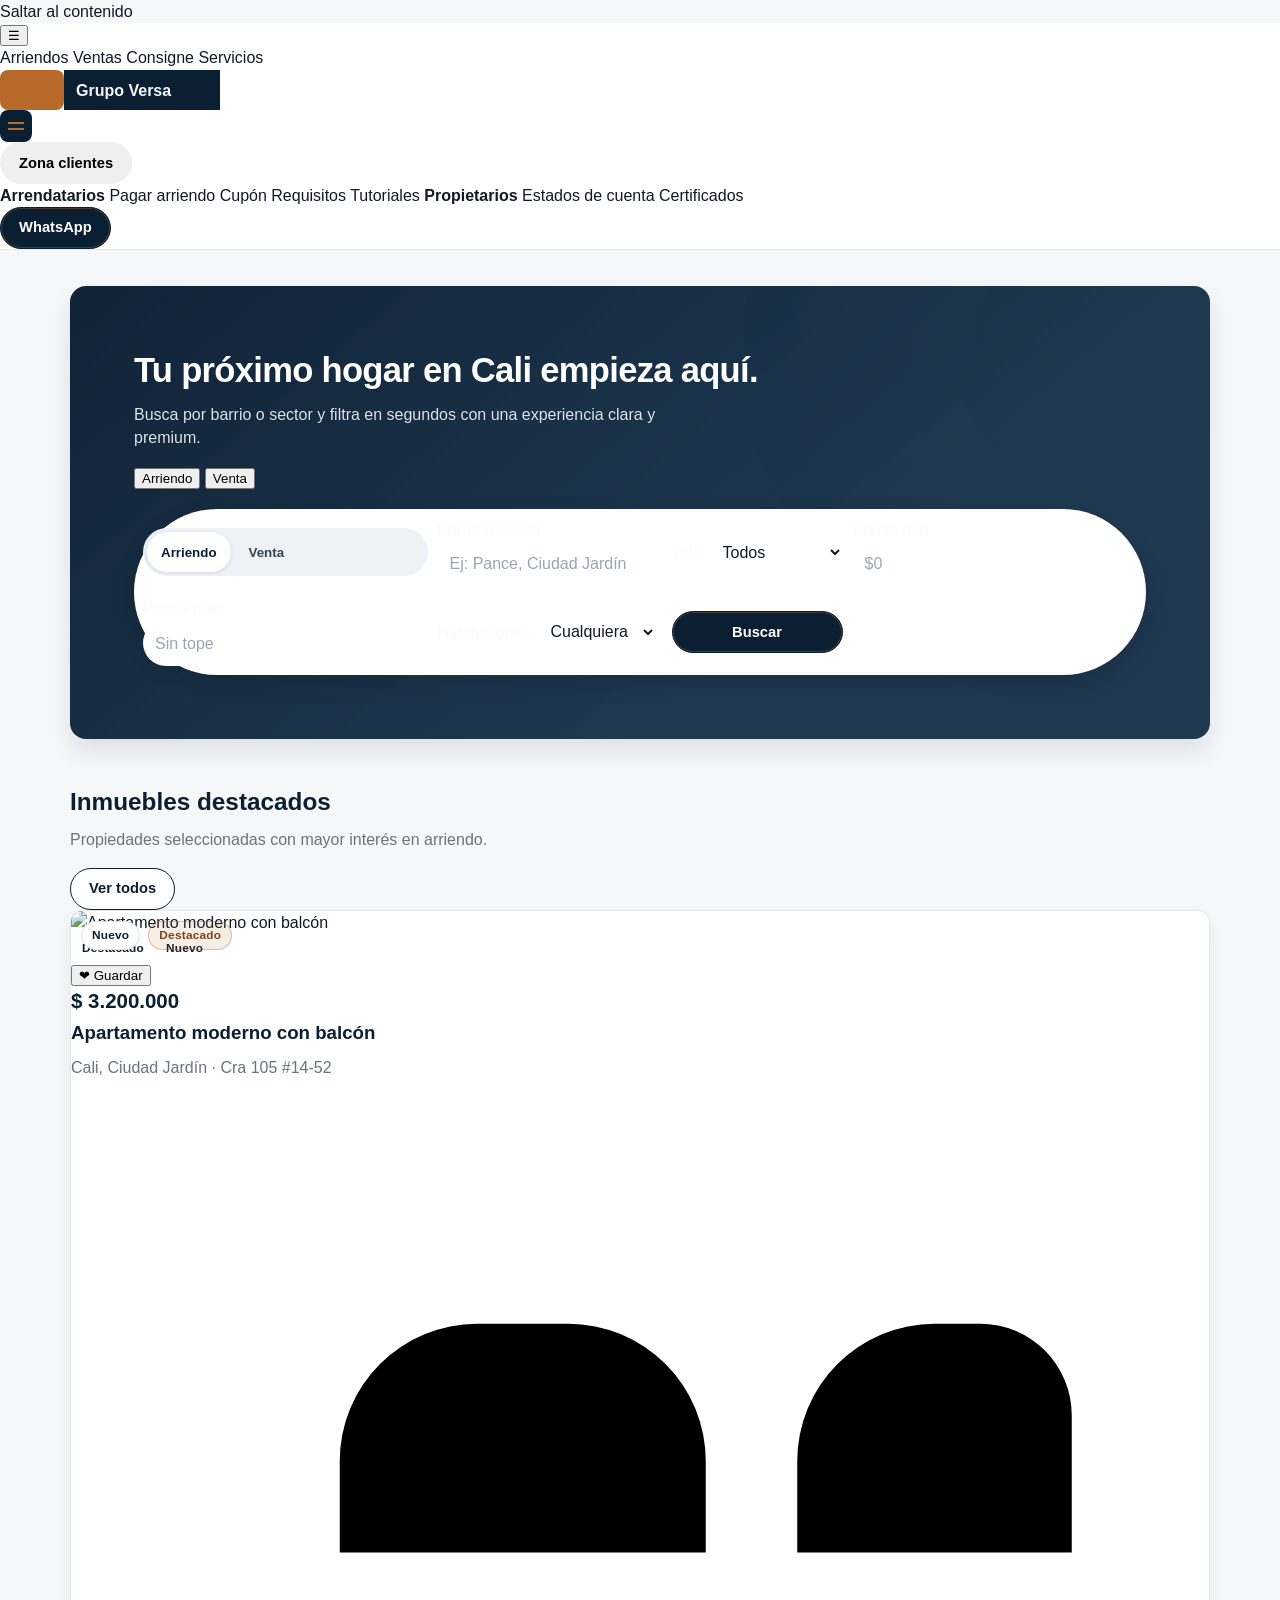
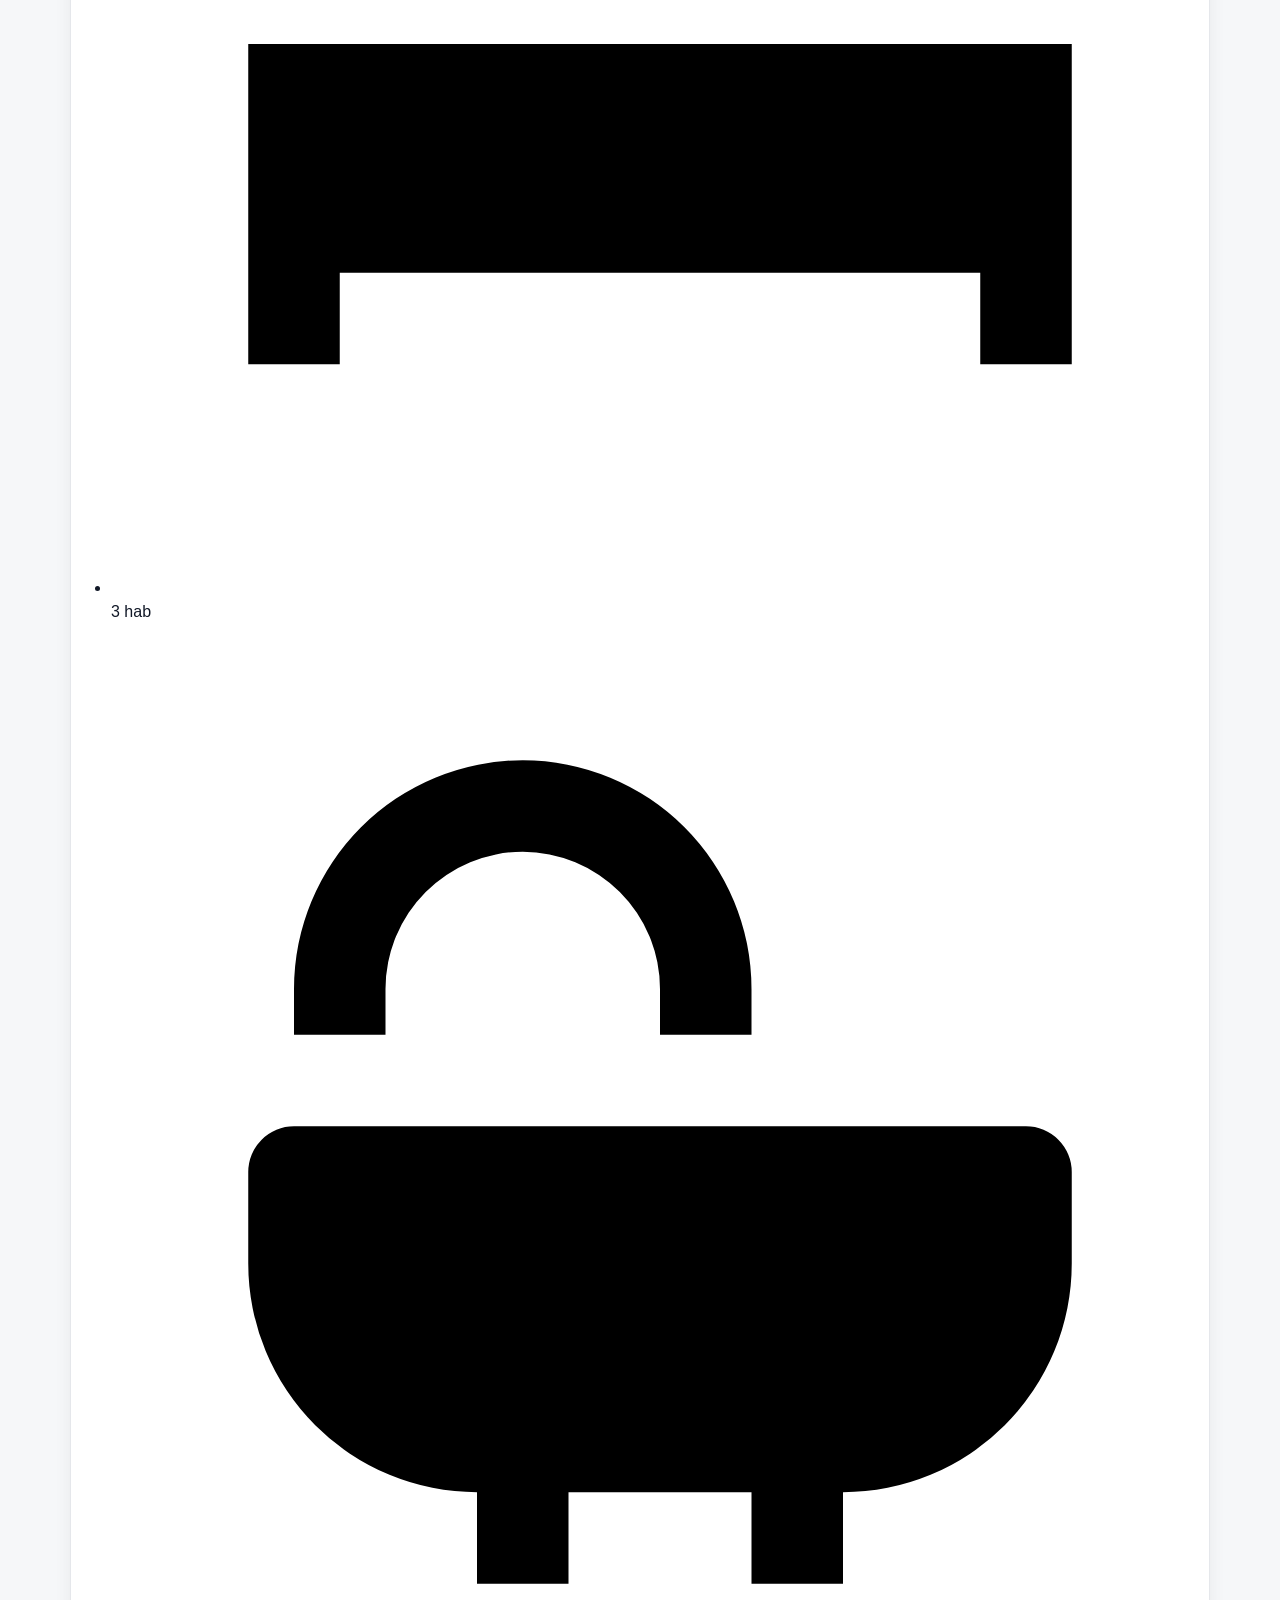
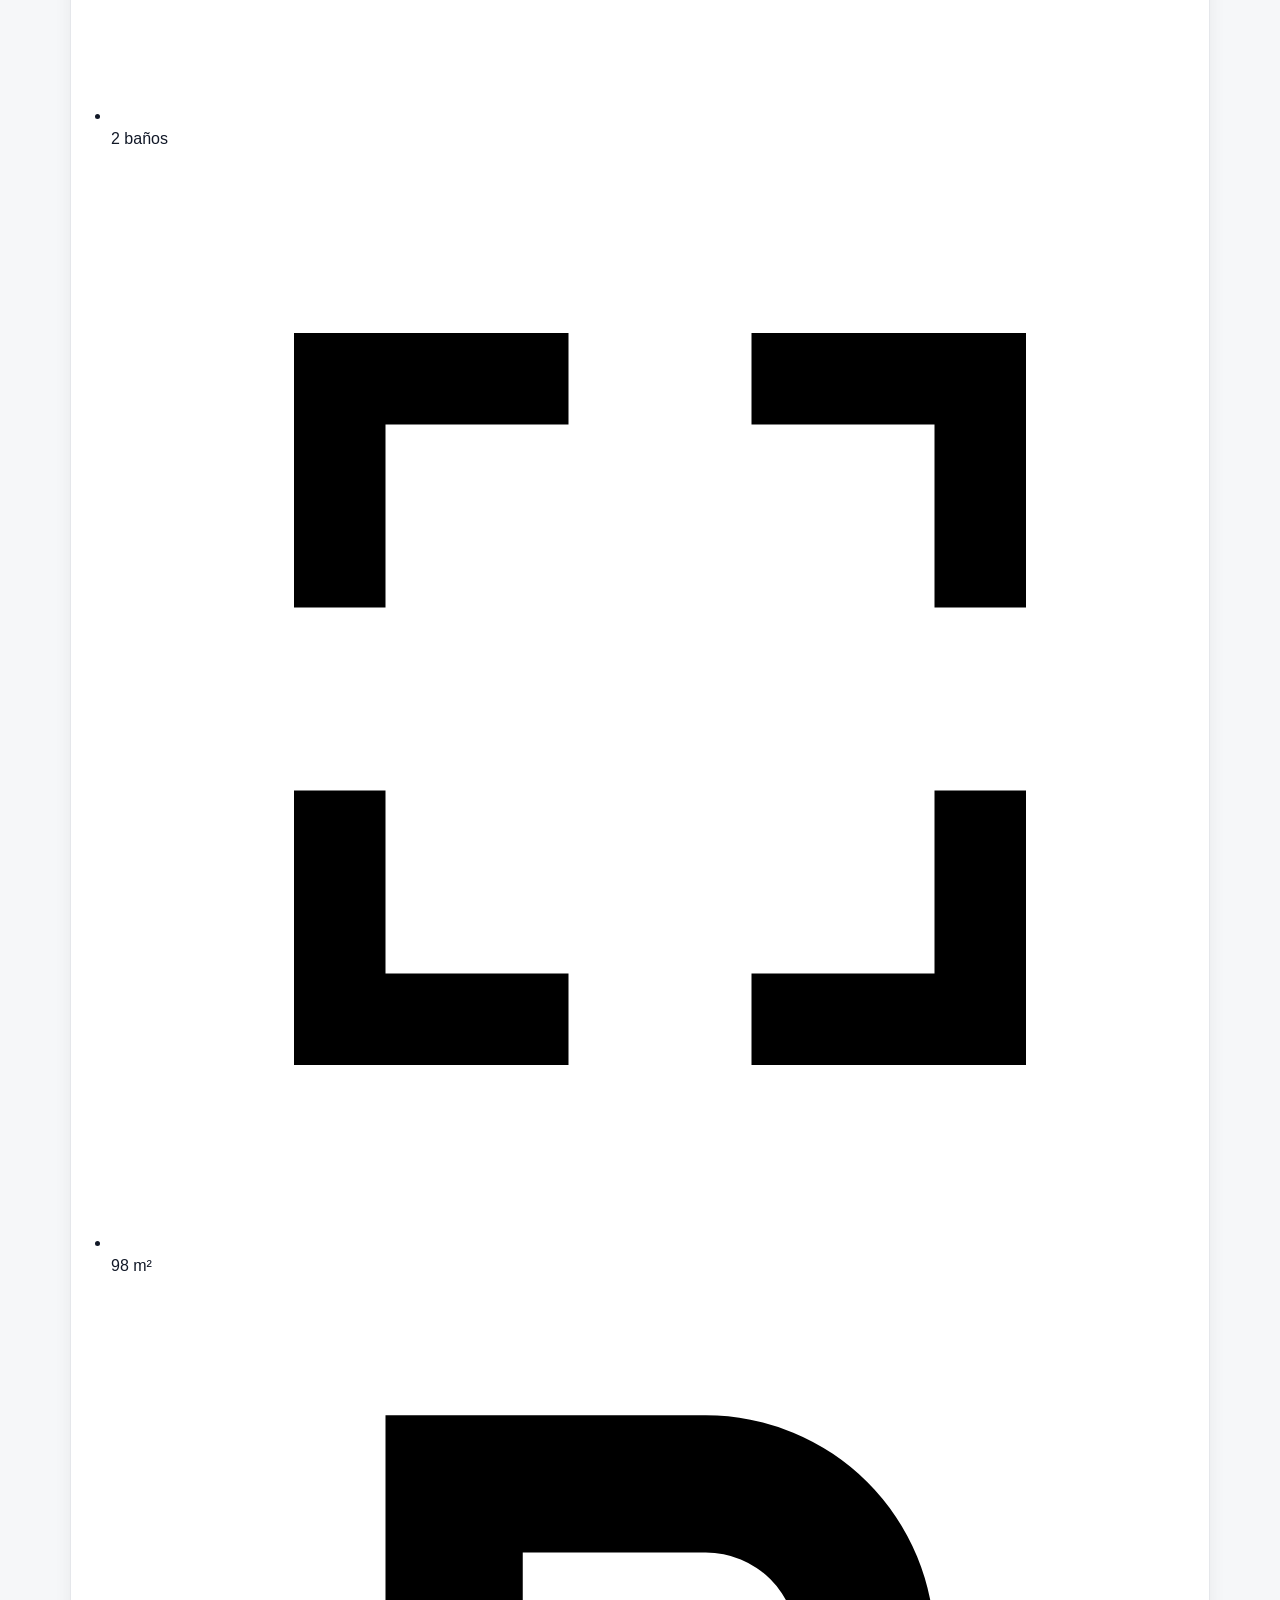
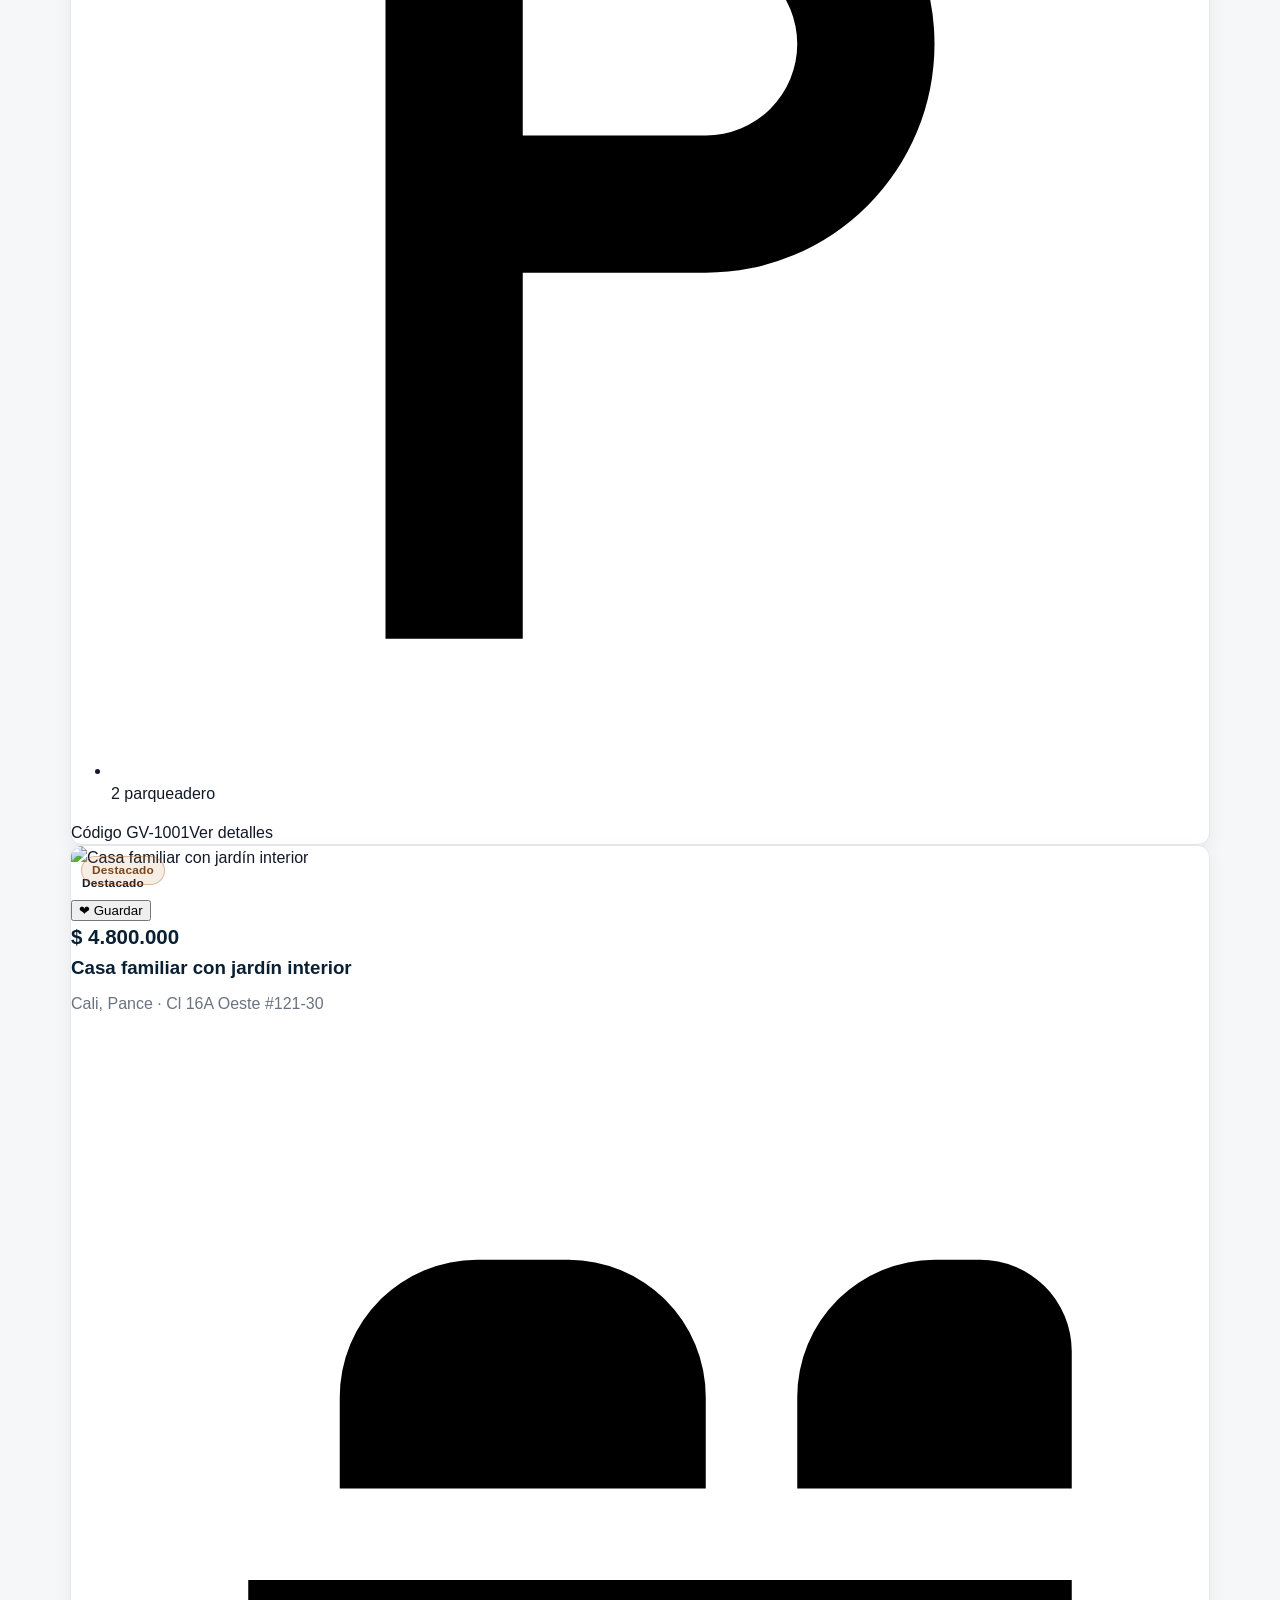
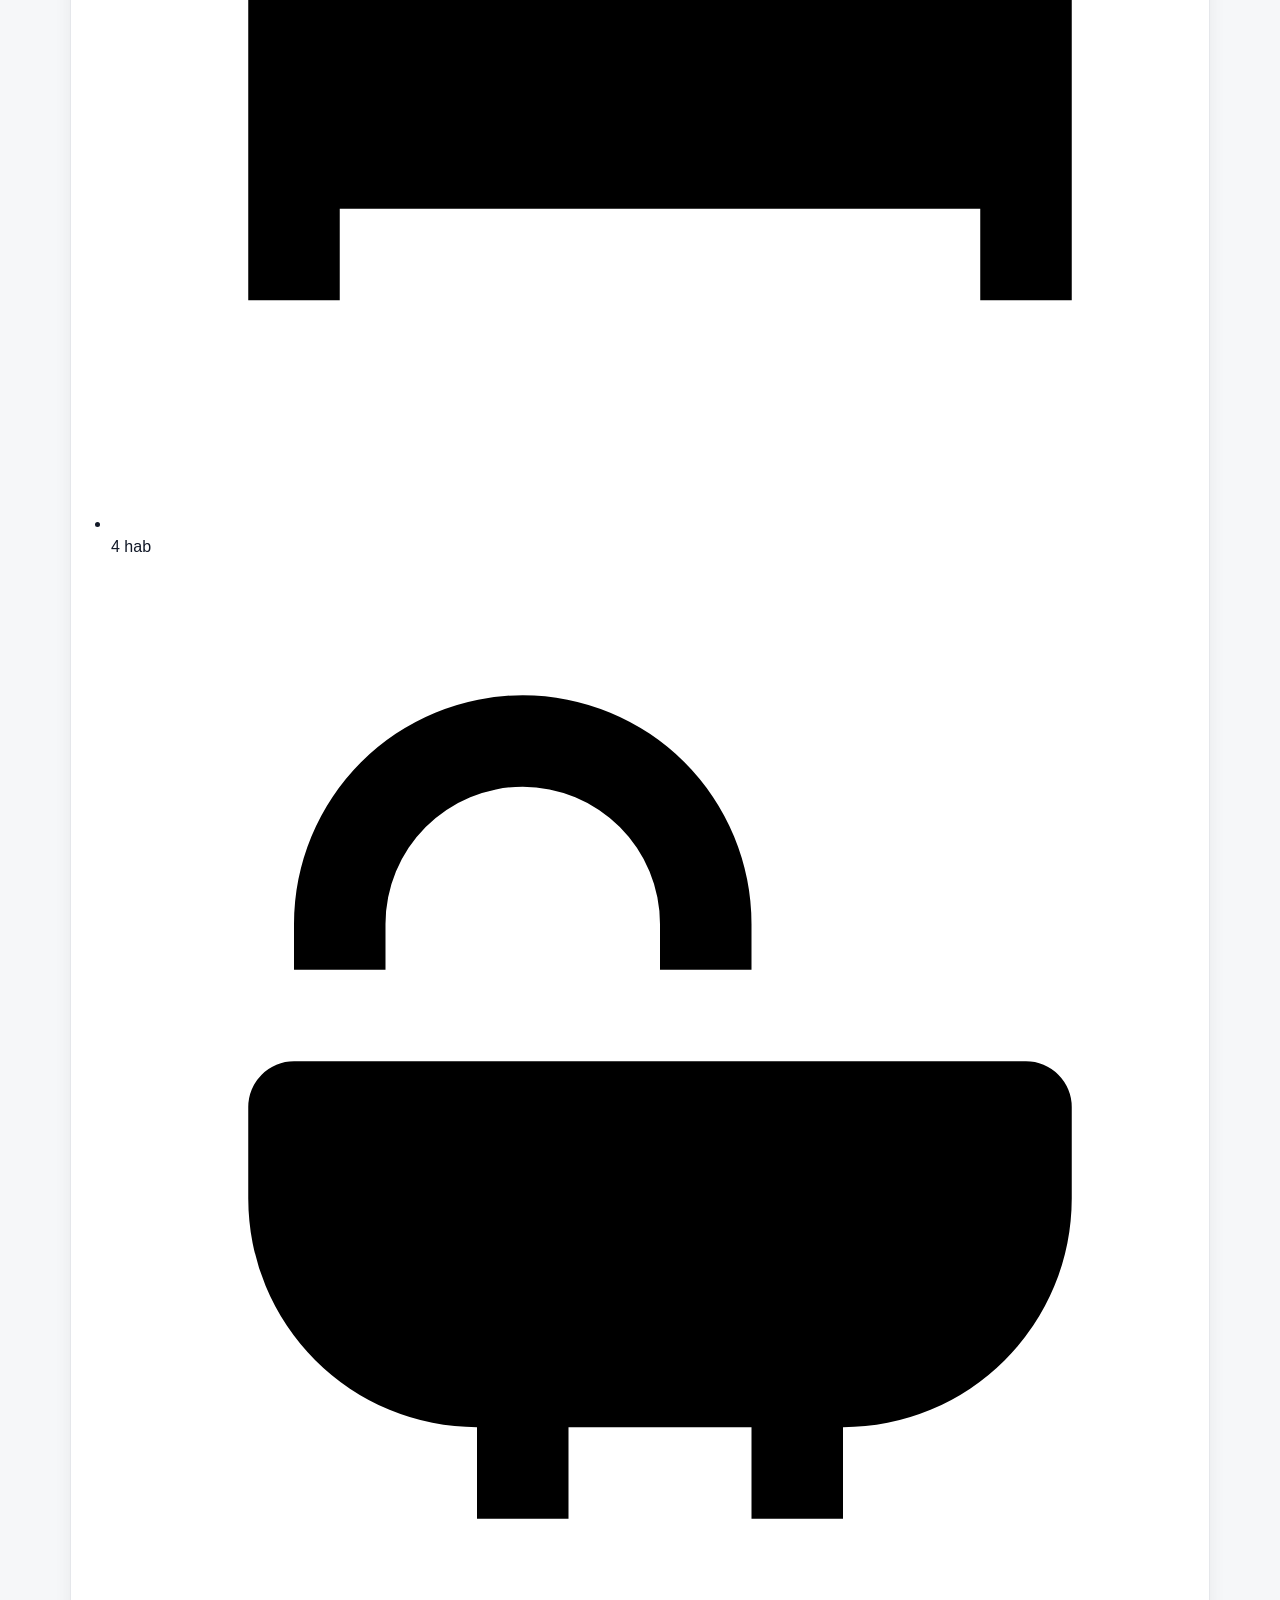
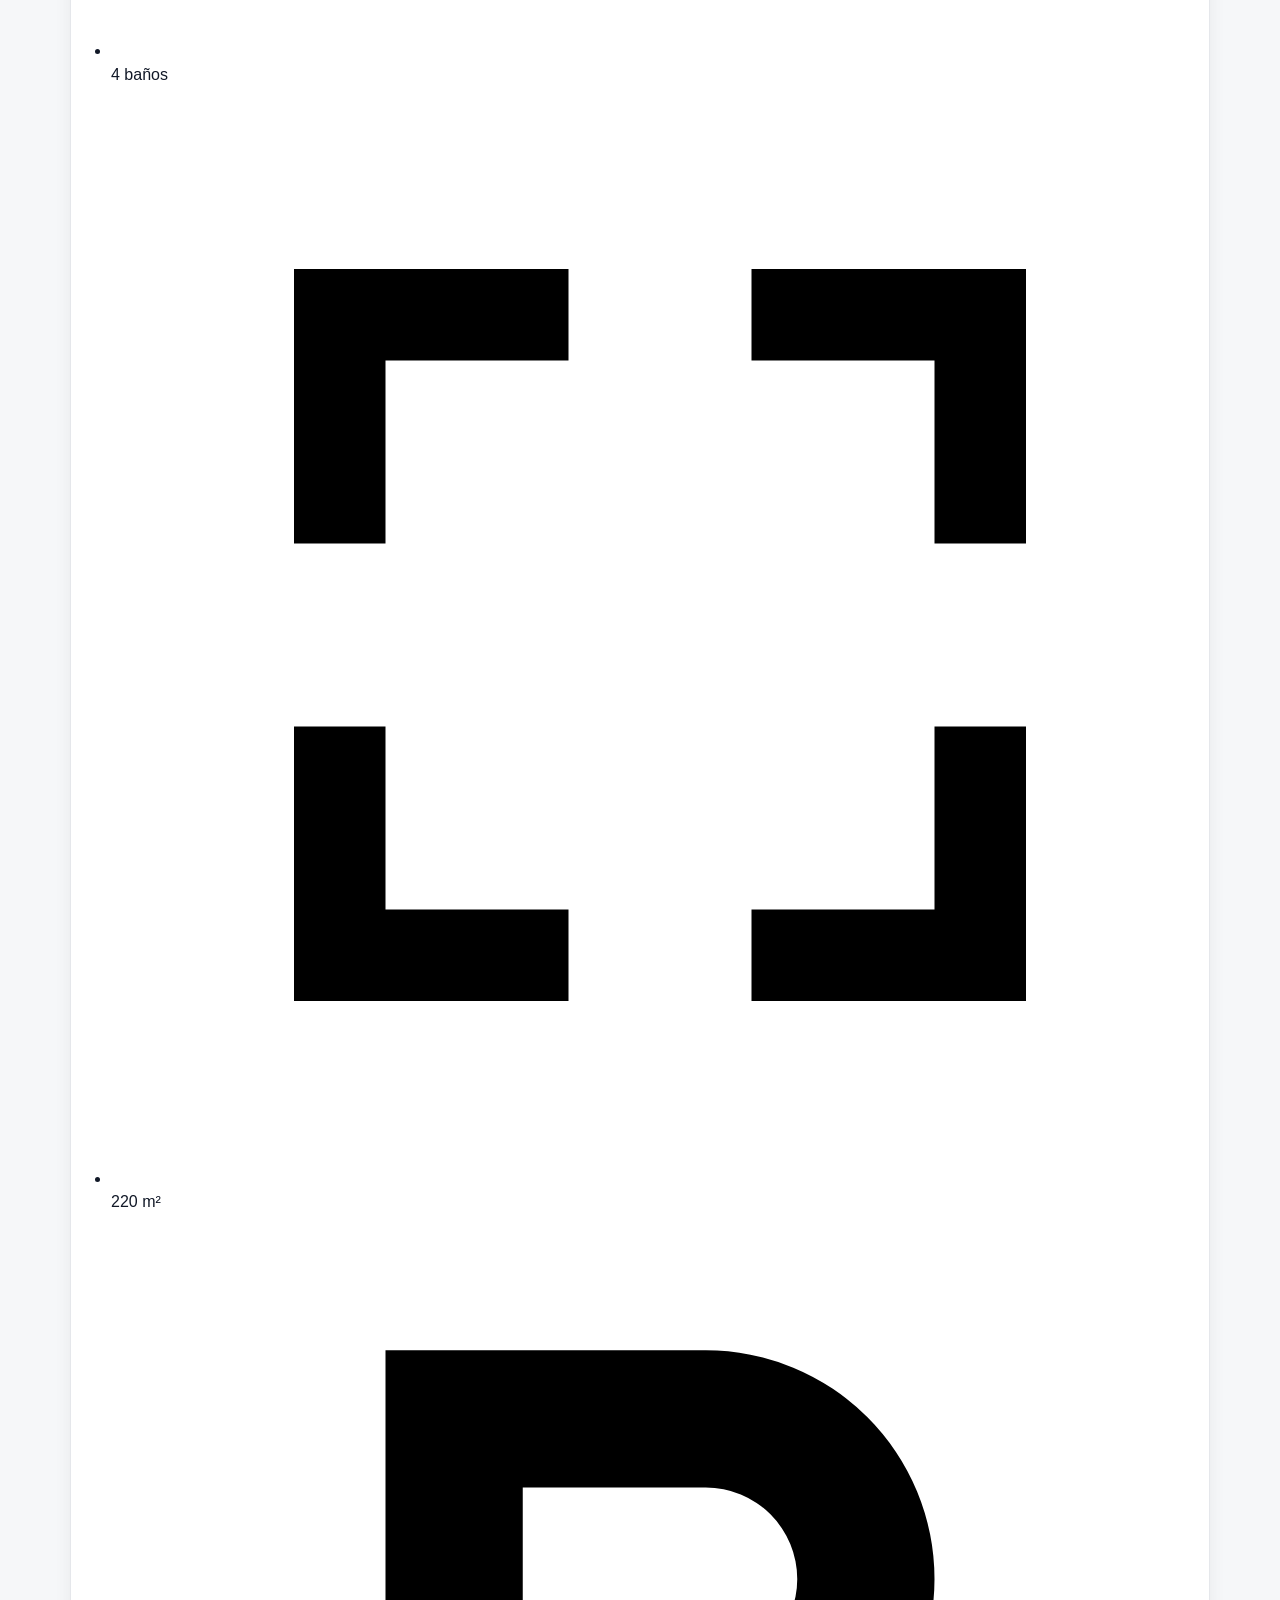
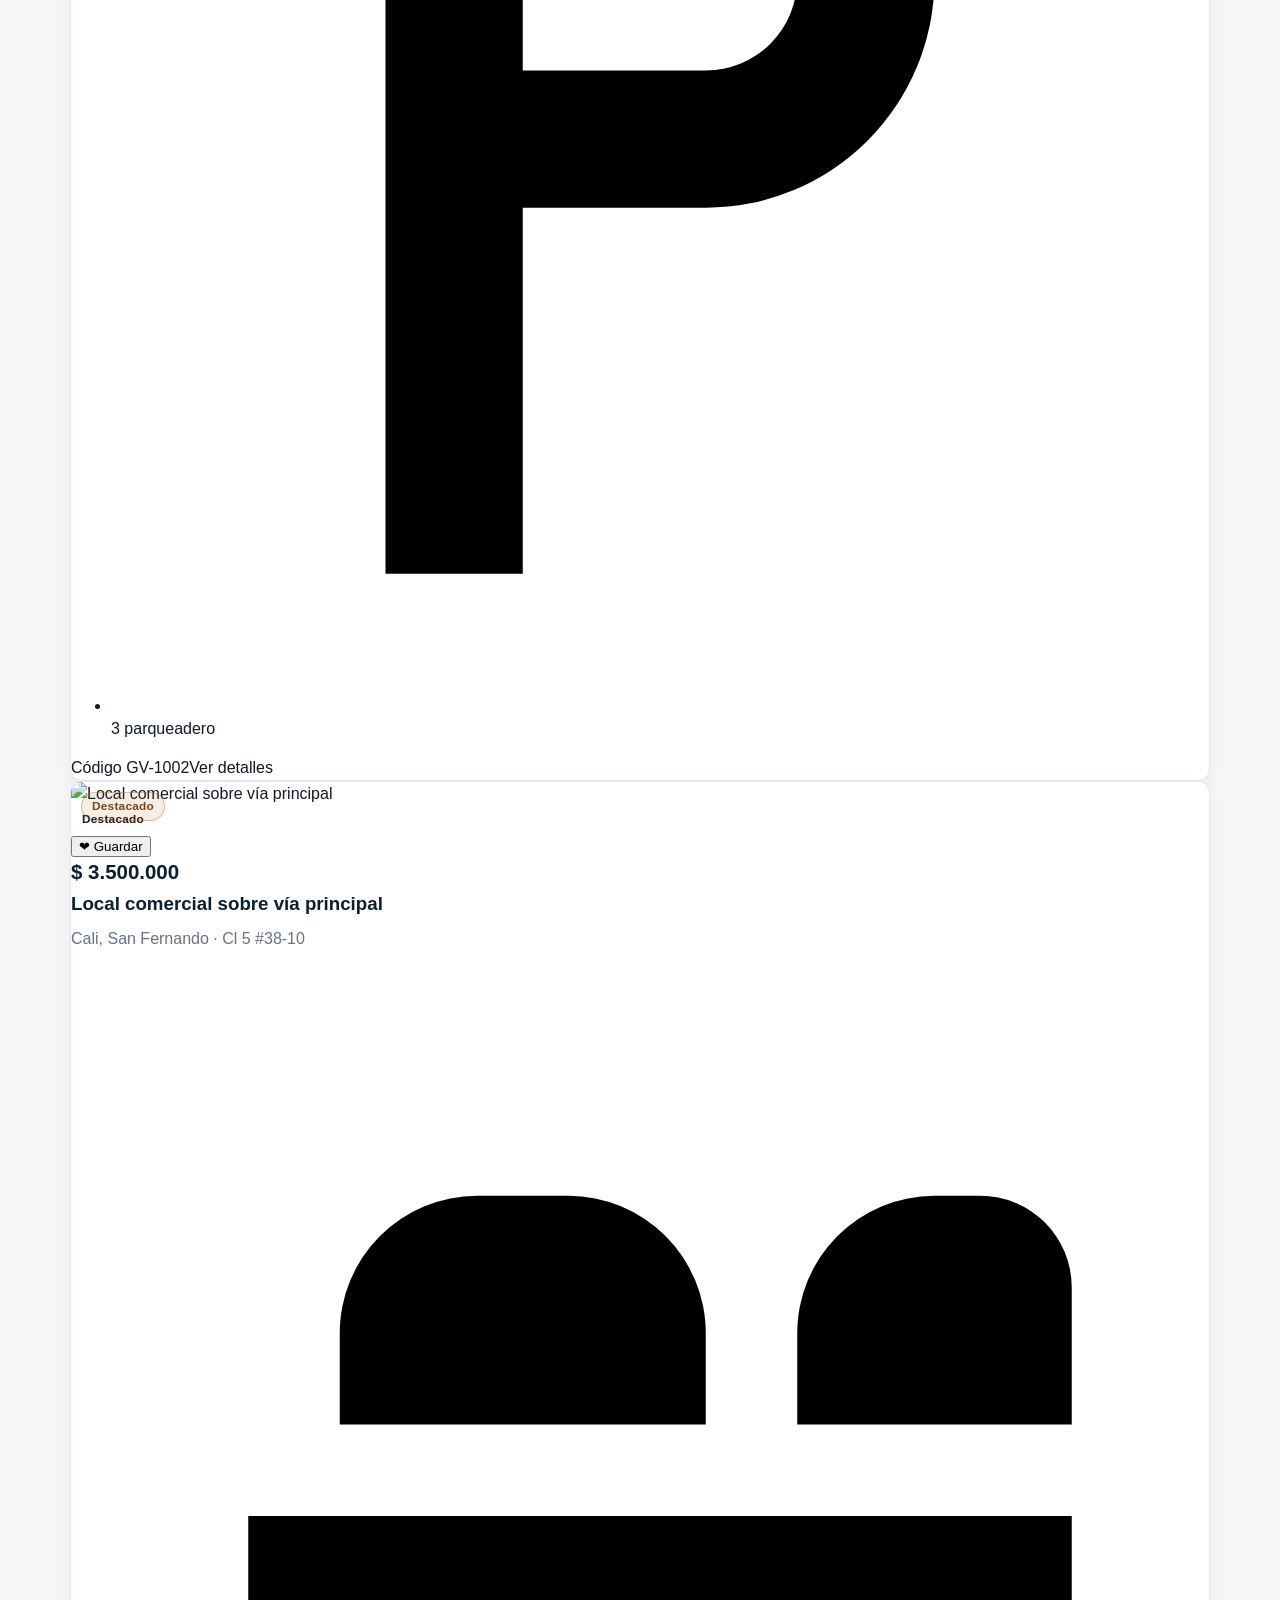
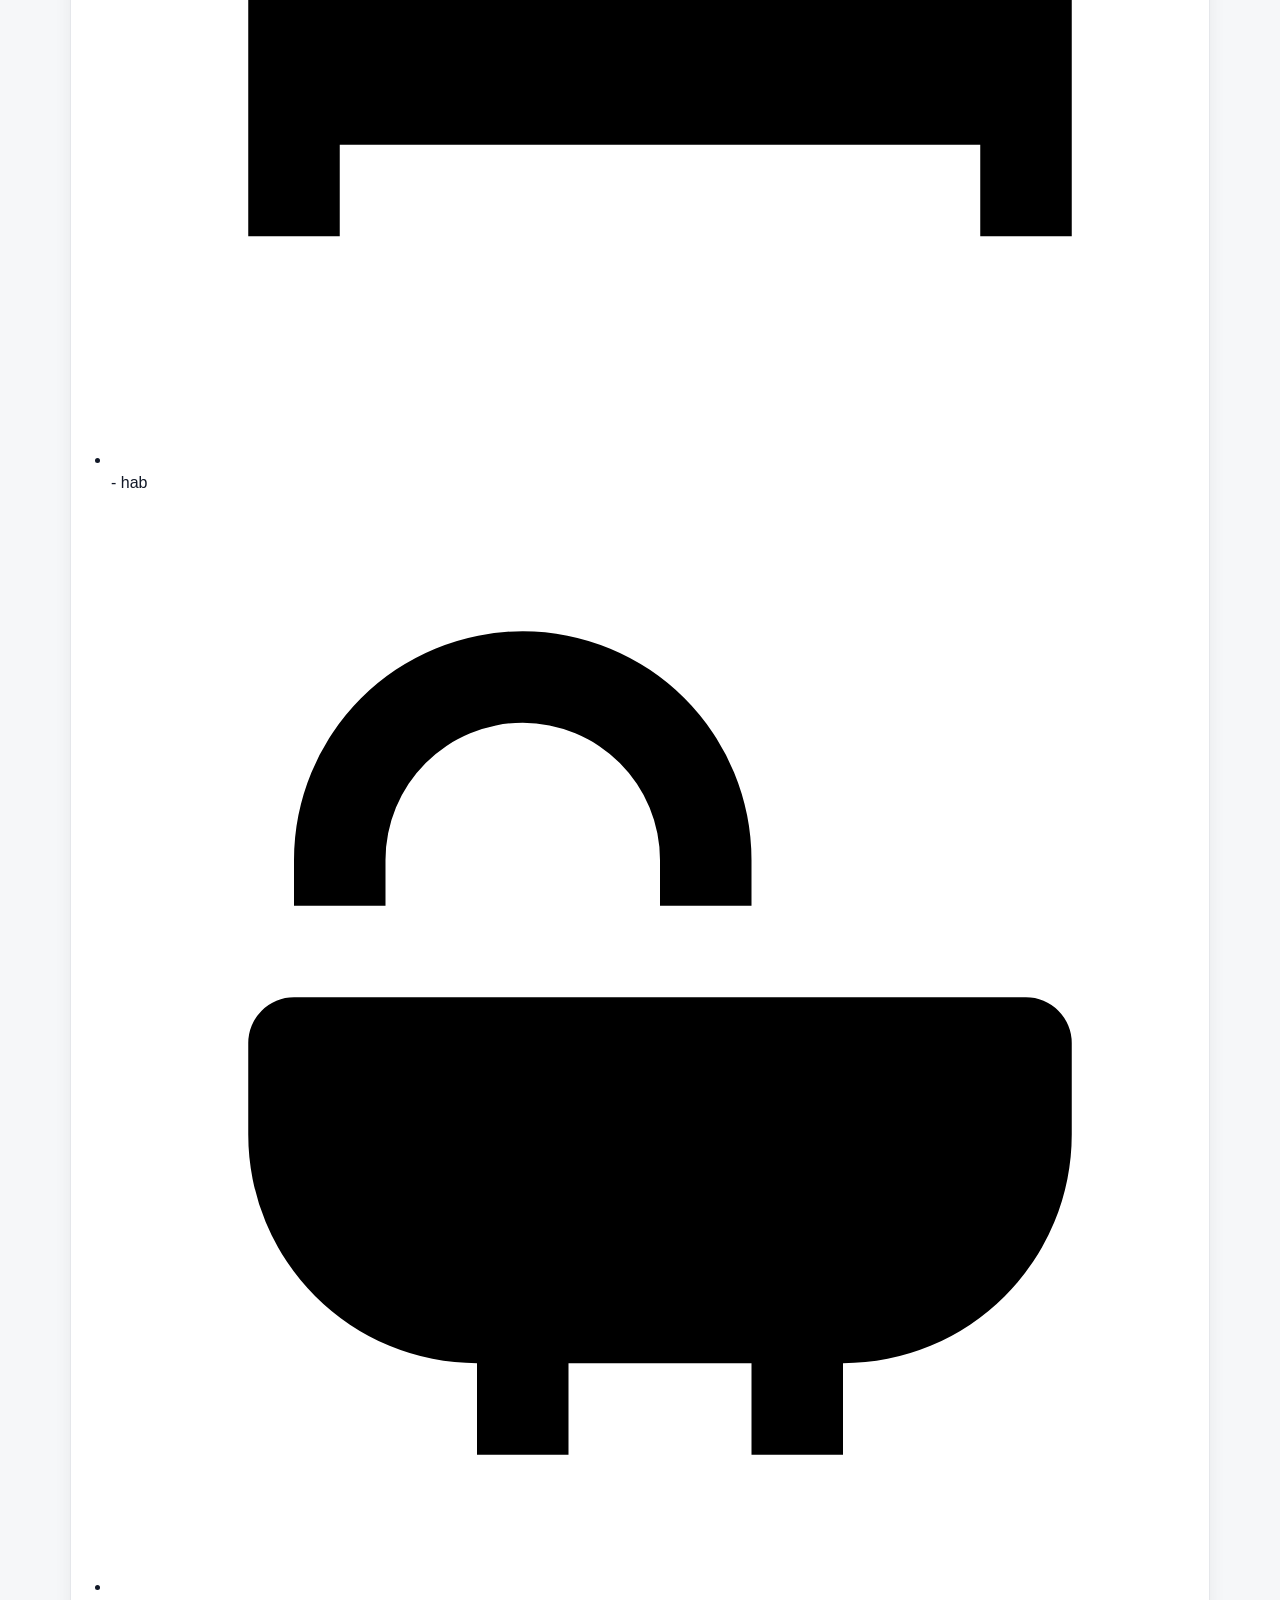
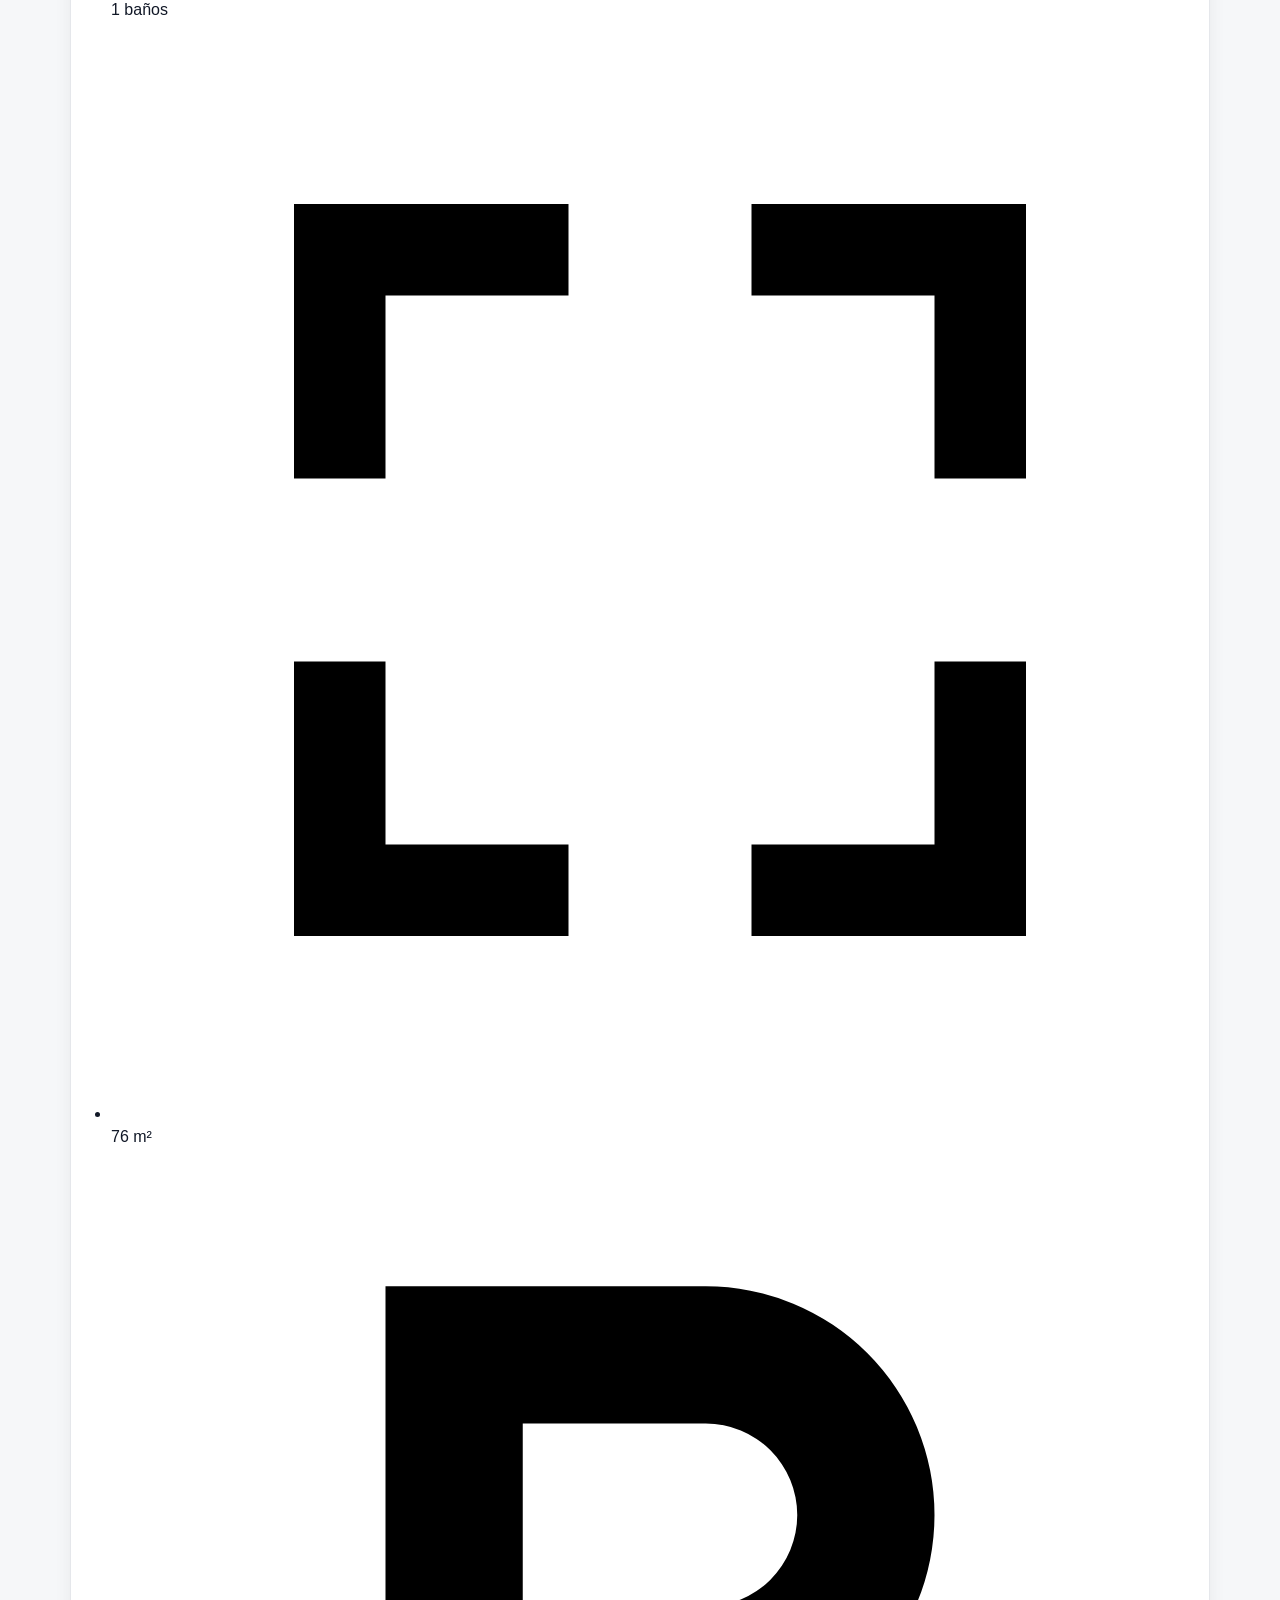
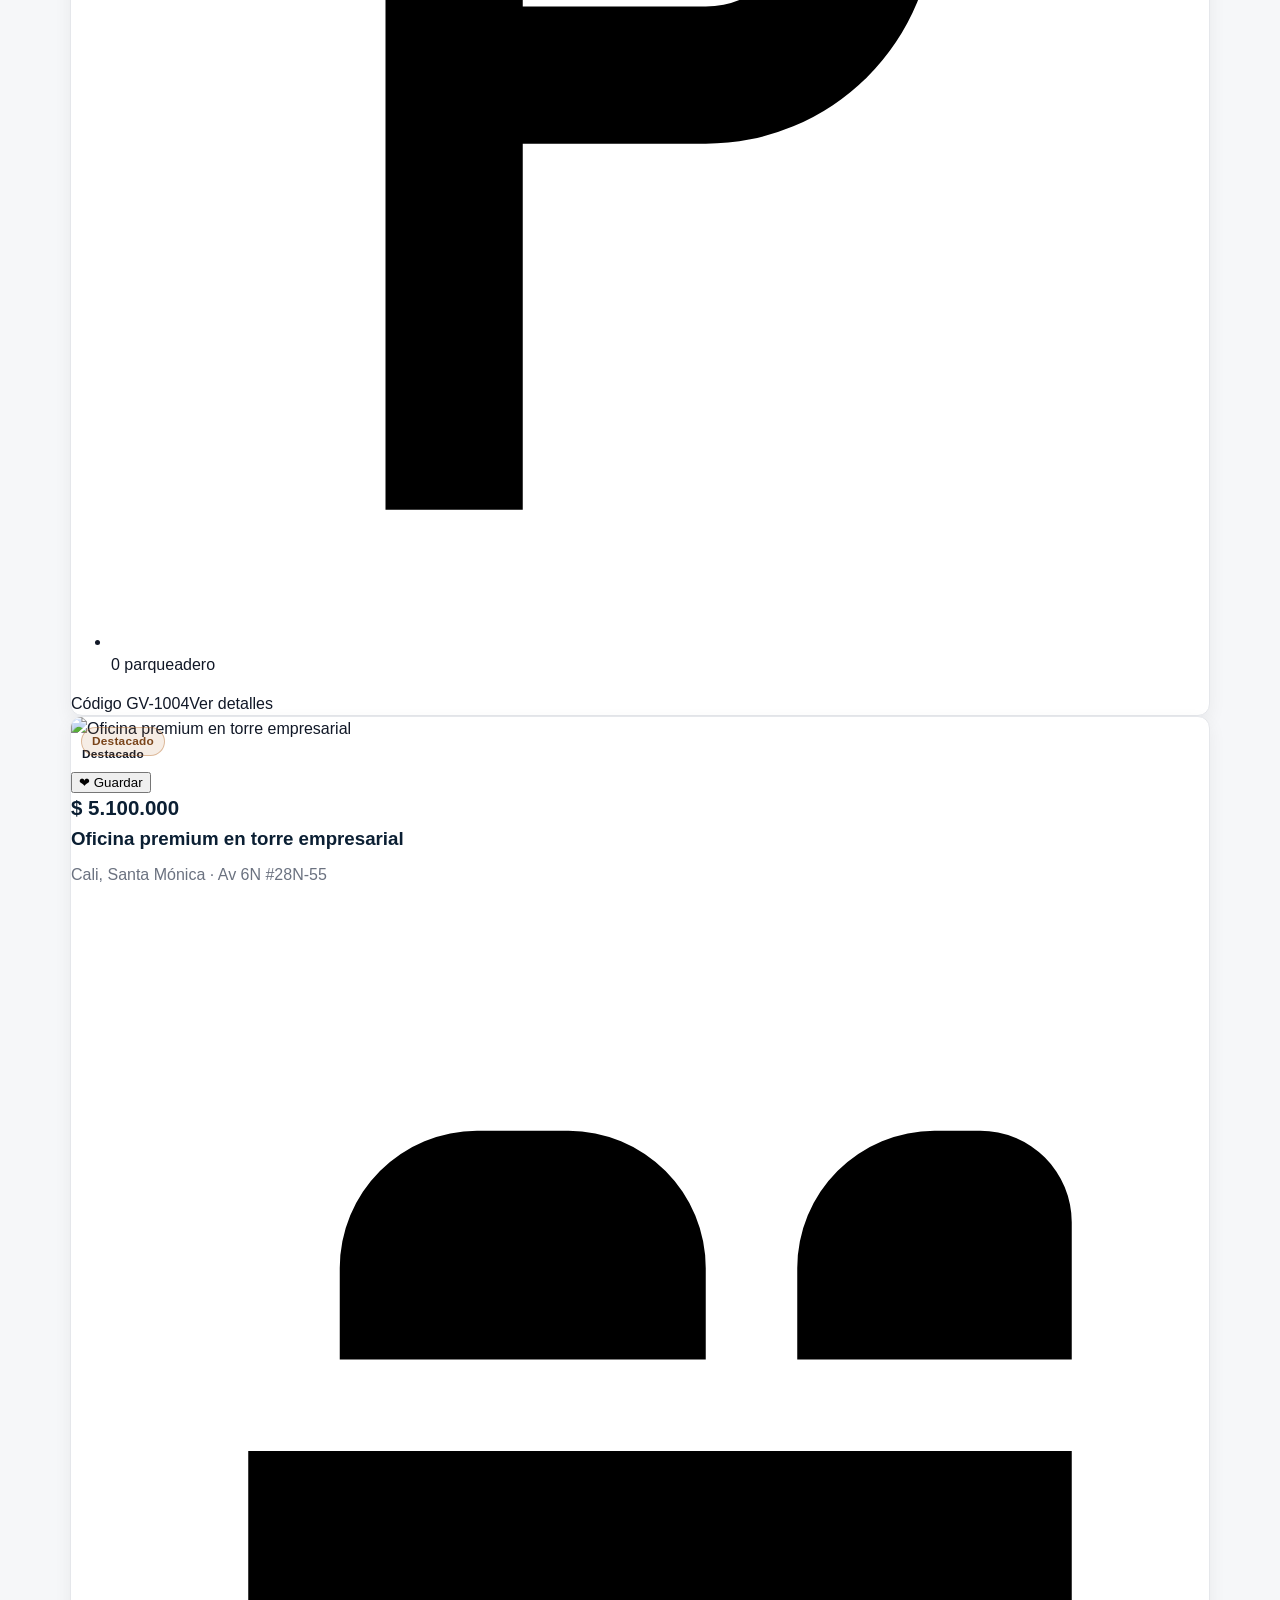
==== commit 37fb8c30: "1" ====
--- a/index.html
+++ b/index.html
@@ -1,8 +1,7 @@
 <!doctype html>
 <html lang="es">
 <head>
-  <link rel="stylesheet" href="styles.css?v=99">
-  <link rel="stylesheet" href="ui-polish.css?v=99">
+  <link rel="stylesheet" href="./styles.css?v=101">
   <link rel="stylesheet" href="./styles.css?v=99" />
   <meta charset="UTF-8">
   <meta name="viewport" content="width=device-width, initial-scale=1.0">
@@ -183,8 +182,7 @@
 <script src="./app.js?v=2"></script>
   <script src="./data.js?v=99"></script>
   <script src="./app.js?v=99"></script>
-  <script src="data.js?v=99"></script>
-  <script src="ui-polish.js?v=99"></script>
-  <script src="app.js?v=99"></script>
+  <script src="./data.js?v=101"></script>
+  <script src="./app.js?v=101"></script>
 </body>
 </html>
--- a/styles.css
+++ b/styles.css
@@ -1,345 +1,691 @@
 :root {
-  --navy: #0B1F33;
-  --copper: #B76A2A;
-  --offwhite: #F6F7F9;
-  --white: #ffffff;
-  --gray-50: #f8fafc;
-  --gray-100: #edf1f5;
-  --gray-200: #d7dee6;
-  --gray-500: #607284;
-  --gray-700: #33475b;
-  --radius-sm: 10px;
-  --radius-md: 14px;
-  --radius-lg: 22px;
-  --shadow-sm: 0 2px 8px rgba(11, 31, 51, 0.08);
-  --shadow-md: 0 8px 20px rgba(11, 31, 51, 0.1);
-  --max: 1240px;
-}
-
-* { box-sizing: border-box; }
+  --bg: #f6f7f9;
+  --surface: #ffffff;
+  --surface-soft: #fbfcfe;
+  --text: #111827;
+  --muted: #6b7280;
+  --primary: #0b1f33;
+  --accent: #b76a2a;
+  --border: #e5e7eb;
+  --ring: rgba(11, 31, 51, 0.22);
+  --radius-card: 12px;
+  --radius-pill: 28px;
+  --shadow-sm: 0 6px 18px rgba(15, 23, 42, 0.06);
+  --shadow-md: 0 12px 26px rgba(15, 23, 42, 0.1);
+  --container: 1180px;
+  --space-1: 8px;
+  --space-2: 12px;
+  --space-3: 16px;
+  --space-4: 20px;
+  --space-5: 28px;
+  --space-6: 36px;
+  --space-7: 48px;
+}
+
+*,
+*::before,
+*::after {
+  box-sizing: border-box;
+}
+
+html,
 body {
   margin: 0;
-  color: var(--navy);
-  background: var(--offwhite);
-  font-family: Inter, -apple-system, BlinkMacSystemFont, "Segoe UI", Roboto, Arial, sans-serif;
-  line-height: 1.5;
-}
-a { color: inherit; text-decoration: none; }
-img { width: 100%; display: block; object-fit: cover; }
-.container { width: min(var(--max), 92%); margin-inline: auto; }
-.skip-link { position: absolute; left: -999px; top: 0; z-index: 90; background: var(--navy); color: #fff; padding: 10px; }
-.skip-link:focus { left: 10px; top: 10px; border-radius: 8px; }
-
-h1 { font-size: clamp(2rem, 4vw, 3.2rem); line-height: 1.1; margin: 0 0 10px; letter-spacing: -0.02em; }
-h2 { font-size: clamp(1.4rem, 2.7vw, 2.1rem); margin: 0; letter-spacing: -0.01em; }
-.lead { color: var(--gray-500); margin: 6px 0 0; }
-
-.btn, button {
-  border: 1px solid transparent;
-  border-radius: 999px;
-  padding: 11px 17px;
-  font: inherit;
-  font-weight: 600;
-  cursor: pointer;
-  transition: background .2s ease, border-color .2s ease, color .2s ease, transform .2s ease;
-}
-.btn:hover, button:hover { transform: translateY(-1px); }
-.btn-primary { background: var(--copper); color: #fff; }
-.btn-primary:hover { background: #9e5921; }
-.btn-secondary { background: var(--white); border-color: var(--gray-200); color: var(--navy); }
-.btn-ghost, .btn-soft { background: var(--gray-50); border-color: var(--gray-200); color: var(--navy); }
-
-input, select, textarea {
-  width: 100%;
-  border: 1px solid var(--gray-200);
-  border-radius: 12px;
-  padding: 11px 12px;
-  font: inherit;
-  background: var(--white);
-  color: var(--navy);
-}
-label { display: block; color: var(--gray-500); font-size: .86rem; font-weight: 600; margin-bottom: 5px; }
-
-button:focus-visible, a:focus-visible, input:focus-visible, select:focus-visible, textarea:focus-visible {
-  outline: 3px solid rgba(183, 106, 42, .28);
+  padding: 0;
+}
+
+body {
+  font-family: "Segoe UI", "Helvetica Neue", Arial, sans-serif;
+  color: var(--text);
+  background: var(--bg);
+  line-height: 1.45;
+  text-rendering: optimizeLegibility;
+}
+
+a {
+  color: inherit;
+  text-decoration: none;
+}
+
+img {
+  max-width: 100%;
+  display: block;
+}
+
+main,
+section,
+.section {
+  width: min(var(--container), calc(100% - 2 * var(--space-4)));
+  margin-inline: auto;
+}
+
+section,
+.section {
+  padding-block: var(--space-7);
+}
+
+h1,
+h2,
+h3 {
+  margin: 0 0 var(--space-2);
+  color: var(--primary);
+  line-height: 1.2;
+}
+
+h1 {
+  font-size: clamp(1.8rem, 2.7vw, 3rem);
+  letter-spacing: -0.02em;
+}
+
+h2 {
+  font-size: clamp(1.35rem, 1.9vw, 2rem);
+}
+
+p {
+  margin: 0 0 var(--space-3);
+  color: var(--muted);
+}
+
+:focus-visible {
+  outline: 3px solid var(--ring);
   outline-offset: 2px;
+  border-radius: 8px;
 }
 
 .site-header {
   position: sticky;
   top: 0;
-  z-index: 70;
-  background: rgba(246, 247, 249, .98);
-  border-bottom: 1px solid var(--gray-200);
-}
-.nav-shell {
+  z-index: 90;
+  background: rgba(255, 255, 255, 0.92);
+  border-bottom: 1px solid rgba(229, 231, 235, 0.88);
+  backdrop-filter: blur(8px);
+  transition: box-shadow 180ms ease, background-color 180ms ease;
+}
+
+body.scrolled .site-header {
+  box-shadow: var(--shadow-sm);
+  background: rgba(255, 255, 255, 0.98);
+}
+
+.site-header__bar {
+  width: min(var(--container), calc(100% - 2 * var(--space-4)));
+  margin-inline: auto;
   display: grid;
   grid-template-columns: 1fr auto 1fr;
   align-items: center;
-  min-height: 74px;
-  gap: 12px;
-}
-.nav-left, .nav-right { display: flex; align-items: center; gap: 14px; }
-.nav-left { justify-content: flex-start; }
-.nav-right { justify-content: flex-end; }
-.nav-link { font-size: .95rem; font-weight: 600; color: var(--gray-700); padding: 8px 10px; border-radius: 999px; }
-.nav-link:hover { background: var(--gray-100); color: var(--navy); }
-.logo {
-  font-size: 1.1rem;
-  font-weight: 800;
-  letter-spacing: .3px;
-  padding: 8px 12px;
+  min-height: 82px;
+  gap: var(--space-4);
+}
+
+.site-header__left,
+.site-header__right {
+  display: flex;
+  align-items: center;
+  gap: var(--space-3);
+}
+
+.site-header__right {
+  justify-content: flex-end;
+}
+
+.site-header__center {
+  justify-self: center;
+}
+
+.site-logo {
+  display: inline-flex;
+  align-items: center;
+  justify-content: center;
+  font-weight: 700;
+  font-size: 1.05rem;
+  color: var(--primary);
+  letter-spacing: 0.02em;
+  white-space: nowrap;
+}
+
+.main-nav {
+  display: flex;
+  align-items: center;
+  gap: var(--space-3);
+}
+
+.main-nav a {
+  color: var(--primary);
+  font-weight: 500;
+  font-size: 0.95rem;
+  padding: 8px 2px;
+  border-bottom: 2px solid transparent;
+}
+
+.main-nav a:hover,
+.main-nav a[aria-current="page"] {
+  border-bottom-color: var(--accent);
+}
+
+.btn {
+  display: inline-flex;
+  align-items: center;
+  justify-content: center;
+  min-height: 42px;
+  border-radius: var(--radius-pill);
+  padding: 0 18px;
+  border: 1px solid transparent;
+  font-weight: 600;
+  font-size: 0.92rem;
+  cursor: pointer;
+  transition: background-color 160ms ease, border-color 160ms ease, box-shadow 160ms ease, transform 160ms ease;
+}
+
+.btn:hover {
+  transform: translateY(-1px);
+}
+
+.btn-primary {
+  background: var(--primary);
+  color: #fff;
+  border-color: var(--primary);
+  box-shadow: inset 0 0 0 1px rgba(183, 106, 42, 0.35);
+}
+
+.btn-primary:hover {
+  background: #0a1827;
+}
+
+.btn-secondary {
+  background: #fff;
+  color: var(--primary);
+  border-color: var(--primary);
+}
+
+.btn-secondary:hover {
+  border-color: var(--accent);
+  color: #0a1725;
+}
+
+.mobile-menu-toggle {
+  display: none;
+  width: 42px;
+  height: 42px;
+  border-radius: 10px;
+  border: 1px solid var(--border);
+  background: #fff;
+  color: var(--primary);
+}
+
+.mobile-whatsapp {
+  display: none;
+}
+
+.mobile-drawer {
+  position: fixed;
+  inset: 0;
+  z-index: 120;
+  display: none;
+}
+
+.mobile-drawer.is-open {
+  display: block;
+}
+
+.mobile-drawer__backdrop {
+  position: absolute;
+  inset: 0;
+  background: rgba(15, 23, 42, 0.35);
+}
+
+.mobile-drawer__panel {
+  position: absolute;
+  left: 0;
+  top: 0;
+  height: 100%;
+  width: min(86vw, 360px);
+  background: #fff;
+  border-right: 1px solid var(--border);
+  box-shadow: var(--shadow-md);
+  padding: 24px 18px;
+  overflow-y: auto;
+}
+
+.mobile-drawer__panel h3 {
+  font-size: 1rem;
+  margin: 6px 0 16px;
+}
+
+.mobile-drawer__links {
+  display: grid;
+  gap: 4px;
+  margin-bottom: 18px;
+}
+
+.mobile-drawer__links a {
+  color: var(--primary);
+  padding: 10px 12px;
+  border: 1px solid transparent;
+  border-radius: 10px;
+}
+
+.mobile-drawer__links a:hover {
+  background: var(--surface-soft);
+  border-color: var(--border);
+}
+
+.hero,
+.premium-hero {
+  position: relative;
+  border-radius: 16px;
+  margin-top: var(--space-6);
+  background:
+    linear-gradient(140deg, rgba(11, 31, 51, 0.98) 0%, rgba(22, 49, 74, 0.96) 68%),
+    radial-gradient(circle at 90% 10%, rgba(183, 106, 42, 0.22), transparent 44%);
+  color: #f8fafc;
+  padding: clamp(28px, 6vw, 64px);
+  box-shadow: var(--shadow-md);
+}
+
+.hero h1,
+.hero h2,
+.premium-hero h1,
+.premium-hero h2 {
+  color: #fff;
+}
+
+.hero p,
+.premium-hero p {
+  color: rgba(248, 250, 252, 0.88);
+  max-width: 60ch;
+}
+
+.search-pill,
+.search-bar,
+.hero-search,
+form.search-form,
+form[role="search"] {
+  background: #fff;
+  border: 1px solid rgba(255, 255, 255, 0.35);
   border-radius: 999px;
-}
-.logo span { color: var(--copper); }
-.logo { display: flex; align-items: center; justify-content: center; gap: 6px; }
-.logo img { height: 30px; width: auto; display: block; image-rendering: -webkit-optimize-contrast; }
-.logo .logo-mark { display: none; }
-
-.nav-toggle {
+  padding: 8px;
+  display: grid;
+  grid-template-columns: auto 1fr auto auto;
+  align-items: center;
+  gap: 10px;
+  box-shadow: 0 8px 22px rgba(3, 10, 19, 0.16);
+  margin-top: 20px;
+}
+
+.segment-control {
+  display: inline-flex;
+  align-items: center;
+  background: #eef2f7;
+  border-radius: 999px;
+  padding: 4px;
+  gap: 4px;
+}
+
+.segment-control button,
+.segment-control .segment {
+  min-height: 40px;
+  border: none;
+  border-radius: 999px;
+  padding: 0 14px;
+  background: transparent;
+  color: #364152;
+  font-weight: 600;
+}
+
+.segment-control .is-active,
+.segment-control button[aria-pressed="true"] {
+  background: #fff;
+  color: var(--primary);
+  box-shadow: 0 1px 4px rgba(15, 23, 42, 0.12);
+}
+
+input,
+select,
+textarea {
+  min-height: 44px;
+  border: 1px solid var(--border);
+  border-radius: 10px;
+  padding: 0 12px;
+  font: inherit;
+  color: var(--text);
+  background: #fff;
+}
+
+input::placeholder,
+textarea::placeholder {
+  color: #9aa4b2;
+}
+
+input:focus,
+select:focus,
+textarea:focus {
+  outline: none;
+  border-color: var(--primary);
+  box-shadow: 0 0 0 4px rgba(11, 31, 51, 0.1);
+}
+
+.search-pill input,
+.search-pill select,
+.search-bar input,
+.search-bar select,
+.hero-search input,
+.hero-search select,
+form.search-form input,
+form.search-form select,
+form[role="search"] input,
+form[role="search"] select {
+  border: none;
+  min-height: 46px;
+  border-radius: 999px;
+  box-shadow: none;
+  background: #fff;
+}
+
+.cards-grid,
+.properties-grid,
+.listings-grid,
+.results-grid,
+.property-grid {
+  display: grid;
+  gap: 20px;
+  grid-template-columns: repeat(auto-fill, minmax(260px, 1fr));
+}
+
+.card,
+.property-card,
+.listing-card,
+.client-card,
+.service-card,
+.feature-card {
+  background: var(--surface);
+  border: 1px solid var(--border);
+  border-radius: var(--radius-card);
+  box-shadow: var(--shadow-sm);
+  overflow: hidden;
+  transition: transform 180ms ease, border-color 180ms ease, box-shadow 180ms ease;
+}
+
+.card:hover,
+.property-card:hover,
+.listing-card:hover {
+  transform: translateY(-4px);
+  border-color: #cbd5e1;
+  box-shadow: var(--shadow-md);
+}
+
+.card-image,
+.property-card__image,
+.listing-card__image,
+.card-media {
+  aspect-ratio: 16 / 10;
+  background:
+    linear-gradient(145deg, #e8edf3, #f8fafc);
+  border-bottom: 1px solid var(--border);
+}
+
+.card-body,
+.property-card__body,
+.listing-card__body {
+  padding: 14px 14px 16px;
+}
+
+.price,
+.listing-price,
+.property-price,
+[data-price] {
+  font-size: 1.28rem;
+  font-weight: 700;
+  color: var(--primary);
+  margin-bottom: 6px;
+}
+
+.card-title,
+.property-title,
+.listing-title {
+  color: #0f172a;
+  font-weight: 600;
+  margin-bottom: 4px;
+}
+
+.card-location,
+.property-location,
+.listing-location {
+  color: var(--muted);
+  font-size: 0.92rem;
+  margin-bottom: 10px;
+}
+
+.specs,
+.spec-row,
+.property-specs,
+.listing-specs {
+  display: flex;
+  flex-wrap: wrap;
+  gap: 10px 14px;
+  color: #334155;
+  font-size: 0.88rem;
+}
+
+.spec-item,
+.spec {
+  display: inline-flex;
+  align-items: center;
+  gap: 6px;
+}
+
+.spec-icon {
+  width: 16px;
+  height: 16px;
+  color: #64748b;
+}
+
+.badge-row,
+.card-badges {
+  position: absolute;
+  top: 10px;
+  left: 10px;
+  display: flex;
+  gap: 8px;
+}
+
+.badge,
+.tag {
+  display: inline-flex;
+  align-items: center;
+  border-radius: 999px;
+  padding: 5px 10px;
+  font-size: 0.74rem;
+  font-weight: 700;
+  letter-spacing: 0.02em;
+  border: 1px solid transparent;
+}
+
+.badge-new {
+  background: #fff;
+  color: var(--primary);
+  border-color: #d9e2ec;
+}
+
+.badge-featured {
+  background: rgba(183, 106, 42, 0.12);
+  color: #7a451b;
+  border-color: rgba(183, 106, 42, 0.4);
+}
+
+.clients-portal,
+.clients-panel {
+  background: #fff;
+  border: 1px solid var(--border);
+  border-radius: var(--radius-card);
+  box-shadow: var(--shadow-sm);
+  padding: var(--space-5);
+}
+
+.clients-groups {
+  display: grid;
+  gap: var(--space-4);
+  grid-template-columns: repeat(auto-fit, minmax(260px, 1fr));
+}
+
+.client-group {
+  border: 1px solid var(--border);
+  background: #fff;
+  border-radius: 12px;
+  padding: 16px;
+}
+
+.client-group h3 {
+  margin-bottom: 8px;
+}
+
+.client-group p {
+  font-size: 0.92rem;
+  margin-bottom: 10px;
+}
+
+.client-group a {
+  display: block;
+  color: var(--primary);
+  font-weight: 500;
+  padding: 8px 0;
+}
+
+.zone-modal {
+  position: fixed;
+  inset: 0;
+  z-index: 130;
   display: none;
-  width: 40px;
-  height: 40px;
-  padding: 0;
+}
+
+.zone-modal.is-open {
+  display: block;
+}
+
+.zone-modal__backdrop {
+  position: absolute;
+  inset: 0;
+  background: rgba(15, 23, 42, 0.38);
+}
+
+.zone-modal__card {
+  position: relative;
+  width: min(840px, calc(100% - 24px));
+  margin: 9vh auto 0;
+  background: #fff;
+  border: 1px solid var(--border);
+  border-radius: 14px;
+  box-shadow: var(--shadow-md);
+  padding: 18px;
+}
+
+.zone-modal__header {
+  display: flex;
+  align-items: center;
+  justify-content: space-between;
+  gap: 10px;
+  margin-bottom: 14px;
+}
+
+.zone-modal__header h3 {
+  margin: 0;
+}
+
+.zone-modal__close {
+  border: 1px solid var(--border);
+  background: #fff;
+  width: 36px;
+  height: 36px;
   border-radius: 10px;
-  background: var(--white);
-  border-color: var(--gray-200);
-}
-
-.dropdown { position: relative; }
-.dropdown-menu {
-  display: none;
-  position: absolute;
-  top: calc(100% + 8px);
-  right: 0;
-  width: 252px;
-  background: var(--white);
-  border: 1px solid var(--gray-200);
-  border-radius: 12px;
-  box-shadow: var(--shadow-sm);
-  padding: 10px;
-}
-.dropdown:hover .dropdown-menu,
-.dropdown:focus-within .dropdown-menu,
-.dropdown.open .dropdown-menu { display: block; }
-.dropdown-menu strong { display: block; font-size: .8rem; color: var(--gray-500); margin: 8px 2px 4px; }
-.dropdown-menu a { display: block; padding: 8px; border-radius: 8px; font-size: .92rem; }
-.dropdown-menu a:hover { background: var(--gray-50); }
-
-.hero { padding: 44px 0 22px; }
-.hero-shell {
-  background: var(--white);
-  border: 1px solid var(--gray-200);
-  border-radius: var(--radius-lg);
-  padding: clamp(20px, 3vw, 34px);
-}
-.tab-row { display: inline-flex; background: var(--gray-100); border-radius: 999px; padding: 4px; gap: 4px; margin-bottom: 14px; }
-.tab { border-radius: 999px; padding: 9px 16px; background: transparent; }
-.tab.active { background: var(--white); border-color: var(--gray-200); }
-
-.portal-search {
-  display: grid;
-  grid-template-columns: 1.5fr .85fr .75fr .75fr .7fr auto;
-  gap: 10px;
+}
+
+.section-title-row {
+  display: flex;
   align-items: end;
-  background: var(--white);
-  border: 1px solid var(--gray-200);
-  border-radius: 999px;
-  padding: 10px;
-}
-.portal-search .field {
-  padding: 0 8px;
-  border-right: 1px solid var(--gray-200);
-}
-.portal-search .field:last-of-type { border-right: 0; }
-.portal-search input,
-.portal-search select { border: 0; padding: 4px 0; background: transparent; }
-
-.section { padding: 44px 0; }
-.section-head { display: flex; justify-content: space-between; align-items: end; gap: 12px; margin-bottom: 16px; }
-.card-grid { display: grid; grid-template-columns: repeat(4, minmax(0, 1fr)); gap: 16px; }
-.panel { background: var(--white); border: 1px solid var(--gray-200); border-radius: var(--radius-md); padding: 18px; }
-
-.property-card {
-  background: var(--white);
-  border: 1px solid var(--gray-200);
-  border-radius: 16px;
-  overflow: hidden;
-  transition: border-color .2s ease, transform .2s ease;
-}
-.property-card:hover { transform: translateY(-2px); border-color: #b9c6d3; }
-.property-media { position: relative; aspect-ratio: 16/9; }
-.media-badges { position: absolute; left: 10px; top: 10px; display: flex; gap: 6px; }
-.badge { font-size: .74rem; font-weight: 700; border-radius: 999px; padding: 5px 9px; }
-.badge-dark { background: var(--navy); color: #fff; }
-.badge-accent { background: var(--copper); color: #fff; }
-.save-btn { position: absolute; right: 10px; top: 10px; font-size: .8rem; padding: 7px 10px; background: var(--white); border-color: var(--gray-200); }
-.save-btn.active { color: #b2304d; border-color: #e5b9c4; }
-.property-content { padding: 14px; }
-.price { margin: 0 0 2px; font-size: 1.45rem; font-weight: 800; }
-.meta { margin: 0; color: var(--gray-500); font-size: .9rem; }
-.spec-list { list-style: none; padding: 0; margin: 11px 0; display: flex; gap: 12px; flex-wrap: wrap; font-size: .86rem; color: var(--gray-700); }
-.spec-list li { display: inline-flex; gap: 5px; align-items: center; }
-.spec-icon svg { width: 15px; height: 15px; fill: currentColor; }
-.card-foot, .result-foot { display: flex; justify-content: space-between; gap: 8px; align-items: center; font-size: .84rem; color: var(--gray-500); }
-.link-arrow { color: var(--copper); font-weight: 700; }
-
-.split { display: grid; grid-template-columns: 1.1fr .9fr; gap: 18px; }
-.metrics { display: grid; grid-template-columns: repeat(3, 1fr); gap: 12px; }
-.metric strong { display: block; font-size: 1.6rem; }
-.logos { display: grid; grid-template-columns: repeat(4, 1fr); gap: 10px; }
-.logo-box { background: var(--white); border: 1px dashed var(--gray-200); border-radius: 12px; padding: 16px; color: var(--gray-500); text-align: center; }
-
-.search-page { padding: 20px 0 90px; }
-.search-shell { display: grid; grid-template-columns: minmax(0, 1fr) 400px; gap: 16px; }
-.filterbar {
-  position: sticky;
-  top: 86px;
-  z-index: 30;
-  background: var(--white);
-  border: 1px solid var(--gray-200);
-  border-radius: 14px;
-  padding: 12px;
-}
-.filter-grid { display: grid; grid-template-columns: repeat(6, minmax(0, 1fr)); gap: 8px; }
-.chips-row { margin-top: 9px; display: flex; flex-wrap: wrap; gap: 6px; }
-.chip { background: var(--gray-50); border: 1px solid var(--gray-200); border-radius: 999px; font-size: .8rem; padding: 6px 10px; }
-.results-head { display: flex; justify-content: space-between; align-items: center; margin: 14px 0; }
-.results-stack { display: grid; gap: 12px; }
-.result-card { display: grid; grid-template-columns: 270px 1fr; border: 1px solid var(--gray-200); border-radius: 16px; background: var(--white); overflow: hidden; }
-.result-card.active { border-color: var(--copper); }
-.result-media { position: relative; min-height: 200px; }
-.result-body { padding: 14px; }
-.result-head { display: flex; justify-content: space-between; align-items: center; gap: 10px; }
-
-.map-panel {
-  position: sticky;
-  top: 86px;
-  height: calc(100vh - 100px);
-  border: 1px solid var(--gray-200);
-  border-radius: 16px;
-  overflow: hidden;
-  background:
-    linear-gradient(90deg, rgba(11,31,51,.06) 1px, transparent 1px) 0 0 / 34px 34px,
-    linear-gradient(rgba(11,31,51,.06) 1px, transparent 1px) 0 0 / 34px 34px,
-    var(--gray-100);
-}
-.map-tools { position: absolute; left: 12px; top: 12px; display: flex; gap: 8px; }
-.map-tools .chip { background: var(--white); }
-.map-pin {
-  position: absolute;
-  transform: translate(-50%, -50%);
-  border: 1px solid var(--gray-200);
-  border-radius: 999px;
-  background: var(--white);
-  color: var(--navy);
-  padding: 7px 10px;
-  font-size: .8rem;
-  font-weight: 700;
-}
-.map-pin.active { background: var(--navy); border-color: var(--navy); color: #fff; }
-
-#open-filters, #close-filters { display: none; }
-.mobile-bottom-toggle { display: none; }
-.toast {
-  position: fixed;
-  right: 16px;
-  bottom: 16px;
-  background: var(--navy);
-  color: #fff;
-  border-radius: 10px;
-  padding: 10px 13px;
-  opacity: 0;
-  transform: translateY(10px);
-  transition: .2s ease;
-  pointer-events: none;
-}
-.toast.show { opacity: 1; transform: translateY(0); }
-
-.about-hero { padding: 80px 0 48px; background: var(--white); border-bottom: 1px solid var(--gray-200); }
-.process { display: grid; grid-template-columns: repeat(4, 1fr); gap: 10px; }
-.step { background: var(--white); border: 1px solid var(--gray-200); border-radius: 12px; padding: 14px; }
-.step span { color: var(--copper); font-weight: 800; }
-.tabs { display: inline-flex; background: var(--gray-100); border: 1px solid var(--gray-200); border-radius: 999px; padding: 5px; gap: 8px; }
-.tabs .active { background: var(--white); }
-.client-block { display: none; }
-.client-block.active { display: block; }
-.notice { display: none; margin-top: 8px; color: #0f8f57; font-weight: 700; }
-.notice.show { display: block; }
-
-.footer { margin-top: 30px; background: var(--navy); color: #e8eef4; }
-.footer-grid { display: grid; grid-template-columns: repeat(4, 1fr); gap: 18px; padding: 34px 0; }
-.footer p, .footer a { color: #cad8e7; margin: 5px 0; }
-
-@media (max-width: 1140px) {
-  .card-grid { grid-template-columns: repeat(2, minmax(0, 1fr)); }
-  .split, .metrics, .logos, .process, .footer-grid { grid-template-columns: 1fr; }
-  .search-shell { grid-template-columns: 1fr; }
-  .map-panel { position: static; height: 420px; }
-  .portal-search { grid-template-columns: 1fr 1fr 1fr; border-radius: 18px; }
-  .portal-search .field { border-right: 0; border-bottom: 1px solid var(--gray-200); padding-bottom: 8px; }
-}
-
-@media (max-width: 920px) {
-  .nav-shell { display: flex; justify-content: space-between; gap: 8px; min-height: 68px; }
-  .nav-toggle { display: inline-flex; align-items: center; justify-content: center; }
-  .logo { order: 2; margin-inline: auto; }
-  .logo img { height: 24px; }
-  .logo .logo-full { display: none; }
-  .logo .logo-mark { display: block; }
-
-  .nav-left,
-  .nav-right {
-    position: absolute;
-    left: 4%;
-    right: 4%;
-    background: var(--white);
-    border: 1px solid var(--gray-200);
-    border-radius: 14px;
+  justify-content: space-between;
+  gap: 16px;
+  margin-bottom: 20px;
+}
+
+footer {
+  margin-top: var(--space-7);
+  background: #fff;
+  border-top: 1px solid var(--border);
+}
+
+footer .container,
+footer .footer-container {
+  width: min(var(--container), calc(100% - 2 * var(--space-4)));
+  margin-inline: auto;
+  padding: 20px 0 28px;
+}
+
+@media (max-width: 1024px) {
+  .site-header__bar {
+    min-height: 74px;
+  }
+
+  .main-nav a {
+    font-size: 0.9rem;
+  }
+
+  .search-pill,
+  .search-bar,
+  .hero-search,
+  form.search-form,
+  form[role="search"] {
+    grid-template-columns: 1fr;
+    border-radius: 18px;
+    padding: 12px;
+  }
+}
+
+@media (max-width: 860px) {
+  .site-header__bar {
+    grid-template-columns: auto 1fr auto;
+  }
+
+  .site-header__left .main-nav,
+  .site-header__right .btn-secondary,
+  .site-header__right .btn-primary {
     display: none;
-    flex-direction: column;
-    align-items: stretch;
-    padding: 10px;
-    gap: 6px;
-  }
-  .nav-left { top: 74px; }
-  .nav-right { top: 285px; }
-  .site-header.menu-open .nav-left,
-  .site-header.menu-open .nav-right { display: flex; }
-
-  .nav-link,
-  .nav-right .btn,
-  .dropdown > button { width: 100%; text-align: left; }
-
-  .dropdown-menu { position: static; width: 100%; margin-top: 6px; }
-
-  #open-filters, #close-filters { display: inline-flex; }
-  .filter-wrap { position: fixed; inset: 0; background: rgba(11, 31, 51, .35); opacity: 0; pointer-events: none; transition: .2s; z-index: 80; }
-  .filter-wrap.open { opacity: 1; pointer-events: auto; }
-  .filter-wrap .filterbar { position: absolute; left: 0; right: 0; bottom: 0; top: auto; border-radius: 16px 16px 0 0; max-height: 82vh; overflow: auto; }
-  .filterbar { display: none; }
-  .filter-wrap .filterbar { display: block; }
-
-  .filter-grid { grid-template-columns: 1fr 1fr; }
-  .result-card { grid-template-columns: 1fr; }
-  .search-shell.show-map .left-col { display: none; }
-  .search-shell:not(.show-map) .map-panel { display: none; }
-  .mobile-bottom-toggle {
+  }
+
+  .mobile-menu-toggle,
+  .mobile-whatsapp {
     display: inline-flex;
-    position: fixed;
-    left: 50%;
-    transform: translateX(-50%);
-    bottom: 14px;
-    z-index: 70;
-    background: var(--white);
-    border: 1px solid var(--gray-200);
-    border-radius: 999px;
-    padding: 5px;
-  }
-  .mobile-bottom-toggle .active { background: var(--navy); color: #fff; }
-}
-
-@media (max-width: 680px) {
-  .card-grid, .portal-search { grid-template-columns: 1fr; }
-  .section-head { flex-direction: column; align-items: flex-start; }
-}
+  }
+
+  .site-header__left {
+    justify-content: flex-start;
+  }
+
+  .site-header__right {
+    justify-content: flex-end;
+  }
+
+  .site-header__center {
+    justify-self: center;
+  }
+}
+
+@media (max-width: 640px) {
+  section,
+  .section {
+    padding-block: 36px;
+  }
+
+  .hero,
+  .premium-hero {
+    margin-top: 20px;
+    padding: 24px 16px;
+    border-radius: 12px;
+  }
+
+  .cards-grid,
+  .properties-grid,
+  .listings-grid,
+  .results-grid,
+  .property-grid {
+    grid-template-columns: 1fr;
+  }
+}
--- a/styles.css
+++ b/styles.css
@@ -1,345 +1,691 @@
 :root {
-  --navy: #0B1F33;
-  --copper: #B76A2A;
-  --offwhite: #F6F7F9;
-  --white: #ffffff;
-  --gray-50: #f8fafc;
-  --gray-100: #edf1f5;
-  --gray-200: #d7dee6;
-  --gray-500: #607284;
-  --gray-700: #33475b;
-  --radius-sm: 10px;
-  --radius-md: 14px;
-  --radius-lg: 22px;
-  --shadow-sm: 0 2px 8px rgba(11, 31, 51, 0.08);
-  --shadow-md: 0 8px 20px rgba(11, 31, 51, 0.1);
-  --max: 1240px;
-}
-
-* { box-sizing: border-box; }
+  --bg: #f6f7f9;
+  --surface: #ffffff;
+  --surface-soft: #fbfcfe;
+  --text: #111827;
+  --muted: #6b7280;
+  --primary: #0b1f33;
+  --accent: #b76a2a;
+  --border: #e5e7eb;
+  --ring: rgba(11, 31, 51, 0.22);
+  --radius-card: 12px;
+  --radius-pill: 28px;
+  --shadow-sm: 0 6px 18px rgba(15, 23, 42, 0.06);
+  --shadow-md: 0 12px 26px rgba(15, 23, 42, 0.1);
+  --container: 1180px;
+  --space-1: 8px;
+  --space-2: 12px;
+  --space-3: 16px;
+  --space-4: 20px;
+  --space-5: 28px;
+  --space-6: 36px;
+  --space-7: 48px;
+}
+
+*,
+*::before,
+*::after {
+  box-sizing: border-box;
+}
+
+html,
 body {
   margin: 0;
-  color: var(--navy);
-  background: var(--offwhite);
-  font-family: Inter, -apple-system, BlinkMacSystemFont, "Segoe UI", Roboto, Arial, sans-serif;
-  line-height: 1.5;
-}
-a { color: inherit; text-decoration: none; }
-img { width: 100%; display: block; object-fit: cover; }
-.container { width: min(var(--max), 92%); margin-inline: auto; }
-.skip-link { position: absolute; left: -999px; top: 0; z-index: 90; background: var(--navy); color: #fff; padding: 10px; }
-.skip-link:focus { left: 10px; top: 10px; border-radius: 8px; }
-
-h1 { font-size: clamp(2rem, 4vw, 3.2rem); line-height: 1.1; margin: 0 0 10px; letter-spacing: -0.02em; }
-h2 { font-size: clamp(1.4rem, 2.7vw, 2.1rem); margin: 0; letter-spacing: -0.01em; }
-.lead { color: var(--gray-500); margin: 6px 0 0; }
-
-.btn, button {
-  border: 1px solid transparent;
-  border-radius: 999px;
-  padding: 11px 17px;
-  font: inherit;
-  font-weight: 600;
-  cursor: pointer;
-  transition: background .2s ease, border-color .2s ease, color .2s ease, transform .2s ease;
-}
-.btn:hover, button:hover { transform: translateY(-1px); }
-.btn-primary { background: var(--copper); color: #fff; }
-.btn-primary:hover { background: #9e5921; }
-.btn-secondary { background: var(--white); border-color: var(--gray-200); color: var(--navy); }
-.btn-ghost, .btn-soft { background: var(--gray-50); border-color: var(--gray-200); color: var(--navy); }
-
-input, select, textarea {
-  width: 100%;
-  border: 1px solid var(--gray-200);
-  border-radius: 12px;
-  padding: 11px 12px;
-  font: inherit;
-  background: var(--white);
-  color: var(--navy);
-}
-label { display: block; color: var(--gray-500); font-size: .86rem; font-weight: 600; margin-bottom: 5px; }
-
-button:focus-visible, a:focus-visible, input:focus-visible, select:focus-visible, textarea:focus-visible {
-  outline: 3px solid rgba(183, 106, 42, .28);
+  padding: 0;
+}
+
+body {
+  font-family: "Segoe UI", "Helvetica Neue", Arial, sans-serif;
+  color: var(--text);
+  background: var(--bg);
+  line-height: 1.45;
+  text-rendering: optimizeLegibility;
+}
+
+a {
+  color: inherit;
+  text-decoration: none;
+}
+
+img {
+  max-width: 100%;
+  display: block;
+}
+
+main,
+section,
+.section {
+  width: min(var(--container), calc(100% - 2 * var(--space-4)));
+  margin-inline: auto;
+}
+
+section,
+.section {
+  padding-block: var(--space-7);
+}
+
+h1,
+h2,
+h3 {
+  margin: 0 0 var(--space-2);
+  color: var(--primary);
+  line-height: 1.2;
+}
+
+h1 {
+  font-size: clamp(1.8rem, 2.7vw, 3rem);
+  letter-spacing: -0.02em;
+}
+
+h2 {
+  font-size: clamp(1.35rem, 1.9vw, 2rem);
+}
+
+p {
+  margin: 0 0 var(--space-3);
+  color: var(--muted);
+}
+
+:focus-visible {
+  outline: 3px solid var(--ring);
   outline-offset: 2px;
+  border-radius: 8px;
 }
 
 .site-header {
   position: sticky;
   top: 0;
-  z-index: 70;
-  background: rgba(246, 247, 249, .98);
-  border-bottom: 1px solid var(--gray-200);
-}
-.nav-shell {
+  z-index: 90;
+  background: rgba(255, 255, 255, 0.92);
+  border-bottom: 1px solid rgba(229, 231, 235, 0.88);
+  backdrop-filter: blur(8px);
+  transition: box-shadow 180ms ease, background-color 180ms ease;
+}
+
+body.scrolled .site-header {
+  box-shadow: var(--shadow-sm);
+  background: rgba(255, 255, 255, 0.98);
+}
+
+.site-header__bar {
+  width: min(var(--container), calc(100% - 2 * var(--space-4)));
+  margin-inline: auto;
   display: grid;
   grid-template-columns: 1fr auto 1fr;
   align-items: center;
-  min-height: 74px;
-  gap: 12px;
-}
-.nav-left, .nav-right { display: flex; align-items: center; gap: 14px; }
-.nav-left { justify-content: flex-start; }
-.nav-right { justify-content: flex-end; }
-.nav-link { font-size: .95rem; font-weight: 600; color: var(--gray-700); padding: 8px 10px; border-radius: 999px; }
-.nav-link:hover { background: var(--gray-100); color: var(--navy); }
-.logo {
-  font-size: 1.1rem;
-  font-weight: 800;
-  letter-spacing: .3px;
-  padding: 8px 12px;
+  min-height: 82px;
+  gap: var(--space-4);
+}
+
+.site-header__left,
+.site-header__right {
+  display: flex;
+  align-items: center;
+  gap: var(--space-3);
+}
+
+.site-header__right {
+  justify-content: flex-end;
+}
+
+.site-header__center {
+  justify-self: center;
+}
+
+.site-logo {
+  display: inline-flex;
+  align-items: center;
+  justify-content: center;
+  font-weight: 700;
+  font-size: 1.05rem;
+  color: var(--primary);
+  letter-spacing: 0.02em;
+  white-space: nowrap;
+}
+
+.main-nav {
+  display: flex;
+  align-items: center;
+  gap: var(--space-3);
+}
+
+.main-nav a {
+  color: var(--primary);
+  font-weight: 500;
+  font-size: 0.95rem;
+  padding: 8px 2px;
+  border-bottom: 2px solid transparent;
+}
+
+.main-nav a:hover,
+.main-nav a[aria-current="page"] {
+  border-bottom-color: var(--accent);
+}
+
+.btn {
+  display: inline-flex;
+  align-items: center;
+  justify-content: center;
+  min-height: 42px;
+  border-radius: var(--radius-pill);
+  padding: 0 18px;
+  border: 1px solid transparent;
+  font-weight: 600;
+  font-size: 0.92rem;
+  cursor: pointer;
+  transition: background-color 160ms ease, border-color 160ms ease, box-shadow 160ms ease, transform 160ms ease;
+}
+
+.btn:hover {
+  transform: translateY(-1px);
+}
+
+.btn-primary {
+  background: var(--primary);
+  color: #fff;
+  border-color: var(--primary);
+  box-shadow: inset 0 0 0 1px rgba(183, 106, 42, 0.35);
+}
+
+.btn-primary:hover {
+  background: #0a1827;
+}
+
+.btn-secondary {
+  background: #fff;
+  color: var(--primary);
+  border-color: var(--primary);
+}
+
+.btn-secondary:hover {
+  border-color: var(--accent);
+  color: #0a1725;
+}
+
+.mobile-menu-toggle {
+  display: none;
+  width: 42px;
+  height: 42px;
+  border-radius: 10px;
+  border: 1px solid var(--border);
+  background: #fff;
+  color: var(--primary);
+}
+
+.mobile-whatsapp {
+  display: none;
+}
+
+.mobile-drawer {
+  position: fixed;
+  inset: 0;
+  z-index: 120;
+  display: none;
+}
+
+.mobile-drawer.is-open {
+  display: block;
+}
+
+.mobile-drawer__backdrop {
+  position: absolute;
+  inset: 0;
+  background: rgba(15, 23, 42, 0.35);
+}
+
+.mobile-drawer__panel {
+  position: absolute;
+  left: 0;
+  top: 0;
+  height: 100%;
+  width: min(86vw, 360px);
+  background: #fff;
+  border-right: 1px solid var(--border);
+  box-shadow: var(--shadow-md);
+  padding: 24px 18px;
+  overflow-y: auto;
+}
+
+.mobile-drawer__panel h3 {
+  font-size: 1rem;
+  margin: 6px 0 16px;
+}
+
+.mobile-drawer__links {
+  display: grid;
+  gap: 4px;
+  margin-bottom: 18px;
+}
+
+.mobile-drawer__links a {
+  color: var(--primary);
+  padding: 10px 12px;
+  border: 1px solid transparent;
+  border-radius: 10px;
+}
+
+.mobile-drawer__links a:hover {
+  background: var(--surface-soft);
+  border-color: var(--border);
+}
+
+.hero,
+.premium-hero {
+  position: relative;
+  border-radius: 16px;
+  margin-top: var(--space-6);
+  background:
+    linear-gradient(140deg, rgba(11, 31, 51, 0.98) 0%, rgba(22, 49, 74, 0.96) 68%),
+    radial-gradient(circle at 90% 10%, rgba(183, 106, 42, 0.22), transparent 44%);
+  color: #f8fafc;
+  padding: clamp(28px, 6vw, 64px);
+  box-shadow: var(--shadow-md);
+}
+
+.hero h1,
+.hero h2,
+.premium-hero h1,
+.premium-hero h2 {
+  color: #fff;
+}
+
+.hero p,
+.premium-hero p {
+  color: rgba(248, 250, 252, 0.88);
+  max-width: 60ch;
+}
+
+.search-pill,
+.search-bar,
+.hero-search,
+form.search-form,
+form[role="search"] {
+  background: #fff;
+  border: 1px solid rgba(255, 255, 255, 0.35);
   border-radius: 999px;
-}
-.logo span { color: var(--copper); }
-.logo { display: flex; align-items: center; justify-content: center; gap: 6px; }
-.logo img { height: 30px; width: auto; display: block; image-rendering: -webkit-optimize-contrast; }
-.logo .logo-mark { display: none; }
-
-.nav-toggle {
+  padding: 8px;
+  display: grid;
+  grid-template-columns: auto 1fr auto auto;
+  align-items: center;
+  gap: 10px;
+  box-shadow: 0 8px 22px rgba(3, 10, 19, 0.16);
+  margin-top: 20px;
+}
+
+.segment-control {
+  display: inline-flex;
+  align-items: center;
+  background: #eef2f7;
+  border-radius: 999px;
+  padding: 4px;
+  gap: 4px;
+}
+
+.segment-control button,
+.segment-control .segment {
+  min-height: 40px;
+  border: none;
+  border-radius: 999px;
+  padding: 0 14px;
+  background: transparent;
+  color: #364152;
+  font-weight: 600;
+}
+
+.segment-control .is-active,
+.segment-control button[aria-pressed="true"] {
+  background: #fff;
+  color: var(--primary);
+  box-shadow: 0 1px 4px rgba(15, 23, 42, 0.12);
+}
+
+input,
+select,
+textarea {
+  min-height: 44px;
+  border: 1px solid var(--border);
+  border-radius: 10px;
+  padding: 0 12px;
+  font: inherit;
+  color: var(--text);
+  background: #fff;
+}
+
+input::placeholder,
+textarea::placeholder {
+  color: #9aa4b2;
+}
+
+input:focus,
+select:focus,
+textarea:focus {
+  outline: none;
+  border-color: var(--primary);
+  box-shadow: 0 0 0 4px rgba(11, 31, 51, 0.1);
+}
+
+.search-pill input,
+.search-pill select,
+.search-bar input,
+.search-bar select,
+.hero-search input,
+.hero-search select,
+form.search-form input,
+form.search-form select,
+form[role="search"] input,
+form[role="search"] select {
+  border: none;
+  min-height: 46px;
+  border-radius: 999px;
+  box-shadow: none;
+  background: #fff;
+}
+
+.cards-grid,
+.properties-grid,
+.listings-grid,
+.results-grid,
+.property-grid {
+  display: grid;
+  gap: 20px;
+  grid-template-columns: repeat(auto-fill, minmax(260px, 1fr));
+}
+
+.card,
+.property-card,
+.listing-card,
+.client-card,
+.service-card,
+.feature-card {
+  background: var(--surface);
+  border: 1px solid var(--border);
+  border-radius: var(--radius-card);
+  box-shadow: var(--shadow-sm);
+  overflow: hidden;
+  transition: transform 180ms ease, border-color 180ms ease, box-shadow 180ms ease;
+}
+
+.card:hover,
+.property-card:hover,
+.listing-card:hover {
+  transform: translateY(-4px);
+  border-color: #cbd5e1;
+  box-shadow: var(--shadow-md);
+}
+
+.card-image,
+.property-card__image,
+.listing-card__image,
+.card-media {
+  aspect-ratio: 16 / 10;
+  background:
+    linear-gradient(145deg, #e8edf3, #f8fafc);
+  border-bottom: 1px solid var(--border);
+}
+
+.card-body,
+.property-card__body,
+.listing-card__body {
+  padding: 14px 14px 16px;
+}
+
+.price,
+.listing-price,
+.property-price,
+[data-price] {
+  font-size: 1.28rem;
+  font-weight: 700;
+  color: var(--primary);
+  margin-bottom: 6px;
+}
+
+.card-title,
+.property-title,
+.listing-title {
+  color: #0f172a;
+  font-weight: 600;
+  margin-bottom: 4px;
+}
+
+.card-location,
+.property-location,
+.listing-location {
+  color: var(--muted);
+  font-size: 0.92rem;
+  margin-bottom: 10px;
+}
+
+.specs,
+.spec-row,
+.property-specs,
+.listing-specs {
+  display: flex;
+  flex-wrap: wrap;
+  gap: 10px 14px;
+  color: #334155;
+  font-size: 0.88rem;
+}
+
+.spec-item,
+.spec {
+  display: inline-flex;
+  align-items: center;
+  gap: 6px;
+}
+
+.spec-icon {
+  width: 16px;
+  height: 16px;
+  color: #64748b;
+}
+
+.badge-row,
+.card-badges {
+  position: absolute;
+  top: 10px;
+  left: 10px;
+  display: flex;
+  gap: 8px;
+}
+
+.badge,
+.tag {
+  display: inline-flex;
+  align-items: center;
+  border-radius: 999px;
+  padding: 5px 10px;
+  font-size: 0.74rem;
+  font-weight: 700;
+  letter-spacing: 0.02em;
+  border: 1px solid transparent;
+}
+
+.badge-new {
+  background: #fff;
+  color: var(--primary);
+  border-color: #d9e2ec;
+}
+
+.badge-featured {
+  background: rgba(183, 106, 42, 0.12);
+  color: #7a451b;
+  border-color: rgba(183, 106, 42, 0.4);
+}
+
+.clients-portal,
+.clients-panel {
+  background: #fff;
+  border: 1px solid var(--border);
+  border-radius: var(--radius-card);
+  box-shadow: var(--shadow-sm);
+  padding: var(--space-5);
+}
+
+.clients-groups {
+  display: grid;
+  gap: var(--space-4);
+  grid-template-columns: repeat(auto-fit, minmax(260px, 1fr));
+}
+
+.client-group {
+  border: 1px solid var(--border);
+  background: #fff;
+  border-radius: 12px;
+  padding: 16px;
+}
+
+.client-group h3 {
+  margin-bottom: 8px;
+}
+
+.client-group p {
+  font-size: 0.92rem;
+  margin-bottom: 10px;
+}
+
+.client-group a {
+  display: block;
+  color: var(--primary);
+  font-weight: 500;
+  padding: 8px 0;
+}
+
+.zone-modal {
+  position: fixed;
+  inset: 0;
+  z-index: 130;
   display: none;
-  width: 40px;
-  height: 40px;
-  padding: 0;
+}
+
+.zone-modal.is-open {
+  display: block;
+}
+
+.zone-modal__backdrop {
+  position: absolute;
+  inset: 0;
+  background: rgba(15, 23, 42, 0.38);
+}
+
+.zone-modal__card {
+  position: relative;
+  width: min(840px, calc(100% - 24px));
+  margin: 9vh auto 0;
+  background: #fff;
+  border: 1px solid var(--border);
+  border-radius: 14px;
+  box-shadow: var(--shadow-md);
+  padding: 18px;
+}
+
+.zone-modal__header {
+  display: flex;
+  align-items: center;
+  justify-content: space-between;
+  gap: 10px;
+  margin-bottom: 14px;
+}
+
+.zone-modal__header h3 {
+  margin: 0;
+}
+
+.zone-modal__close {
+  border: 1px solid var(--border);
+  background: #fff;
+  width: 36px;
+  height: 36px;
   border-radius: 10px;
-  background: var(--white);
-  border-color: var(--gray-200);
-}
-
-.dropdown { position: relative; }
-.dropdown-menu {
-  display: none;
-  position: absolute;
-  top: calc(100% + 8px);
-  right: 0;
-  width: 252px;
-  background: var(--white);
-  border: 1px solid var(--gray-200);
-  border-radius: 12px;
-  box-shadow: var(--shadow-sm);
-  padding: 10px;
-}
-.dropdown:hover .dropdown-menu,
-.dropdown:focus-within .dropdown-menu,
-.dropdown.open .dropdown-menu { display: block; }
-.dropdown-menu strong { display: block; font-size: .8rem; color: var(--gray-500); margin: 8px 2px 4px; }
-.dropdown-menu a { display: block; padding: 8px; border-radius: 8px; font-size: .92rem; }
-.dropdown-menu a:hover { background: var(--gray-50); }
-
-.hero { padding: 44px 0 22px; }
-.hero-shell {
-  background: var(--white);
-  border: 1px solid var(--gray-200);
-  border-radius: var(--radius-lg);
-  padding: clamp(20px, 3vw, 34px);
-}
-.tab-row { display: inline-flex; background: var(--gray-100); border-radius: 999px; padding: 4px; gap: 4px; margin-bottom: 14px; }
-.tab { border-radius: 999px; padding: 9px 16px; background: transparent; }
-.tab.active { background: var(--white); border-color: var(--gray-200); }
-
-.portal-search {
-  display: grid;
-  grid-template-columns: 1.5fr .85fr .75fr .75fr .7fr auto;
-  gap: 10px;
+}
+
+.section-title-row {
+  display: flex;
   align-items: end;
-  background: var(--white);
-  border: 1px solid var(--gray-200);
-  border-radius: 999px;
-  padding: 10px;
-}
-.portal-search .field {
-  padding: 0 8px;
-  border-right: 1px solid var(--gray-200);
-}
-.portal-search .field:last-of-type { border-right: 0; }
-.portal-search input,
-.portal-search select { border: 0; padding: 4px 0; background: transparent; }
-
-.section { padding: 44px 0; }
-.section-head { display: flex; justify-content: space-between; align-items: end; gap: 12px; margin-bottom: 16px; }
-.card-grid { display: grid; grid-template-columns: repeat(4, minmax(0, 1fr)); gap: 16px; }
-.panel { background: var(--white); border: 1px solid var(--gray-200); border-radius: var(--radius-md); padding: 18px; }
-
-.property-card {
-  background: var(--white);
-  border: 1px solid var(--gray-200);
-  border-radius: 16px;
-  overflow: hidden;
-  transition: border-color .2s ease, transform .2s ease;
-}
-.property-card:hover { transform: translateY(-2px); border-color: #b9c6d3; }
-.property-media { position: relative; aspect-ratio: 16/9; }
-.media-badges { position: absolute; left: 10px; top: 10px; display: flex; gap: 6px; }
-.badge { font-size: .74rem; font-weight: 700; border-radius: 999px; padding: 5px 9px; }
-.badge-dark { background: var(--navy); color: #fff; }
-.badge-accent { background: var(--copper); color: #fff; }
-.save-btn { position: absolute; right: 10px; top: 10px; font-size: .8rem; padding: 7px 10px; background: var(--white); border-color: var(--gray-200); }
-.save-btn.active { color: #b2304d; border-color: #e5b9c4; }
-.property-content { padding: 14px; }
-.price { margin: 0 0 2px; font-size: 1.45rem; font-weight: 800; }
-.meta { margin: 0; color: var(--gray-500); font-size: .9rem; }
-.spec-list { list-style: none; padding: 0; margin: 11px 0; display: flex; gap: 12px; flex-wrap: wrap; font-size: .86rem; color: var(--gray-700); }
-.spec-list li { display: inline-flex; gap: 5px; align-items: center; }
-.spec-icon svg { width: 15px; height: 15px; fill: currentColor; }
-.card-foot, .result-foot { display: flex; justify-content: space-between; gap: 8px; align-items: center; font-size: .84rem; color: var(--gray-500); }
-.link-arrow { color: var(--copper); font-weight: 700; }
-
-.split { display: grid; grid-template-columns: 1.1fr .9fr; gap: 18px; }
-.metrics { display: grid; grid-template-columns: repeat(3, 1fr); gap: 12px; }
-.metric strong { display: block; font-size: 1.6rem; }
-.logos { display: grid; grid-template-columns: repeat(4, 1fr); gap: 10px; }
-.logo-box { background: var(--white); border: 1px dashed var(--gray-200); border-radius: 12px; padding: 16px; color: var(--gray-500); text-align: center; }
-
-.search-page { padding: 20px 0 90px; }
-.search-shell { display: grid; grid-template-columns: minmax(0, 1fr) 400px; gap: 16px; }
-.filterbar {
-  position: sticky;
-  top: 86px;
-  z-index: 30;
-  background: var(--white);
-  border: 1px solid var(--gray-200);
-  border-radius: 14px;
-  padding: 12px;
-}
-.filter-grid { display: grid; grid-template-columns: repeat(6, minmax(0, 1fr)); gap: 8px; }
-.chips-row { margin-top: 9px; display: flex; flex-wrap: wrap; gap: 6px; }
-.chip { background: var(--gray-50); border: 1px solid var(--gray-200); border-radius: 999px; font-size: .8rem; padding: 6px 10px; }
-.results-head { display: flex; justify-content: space-between; align-items: center; margin: 14px 0; }
-.results-stack { display: grid; gap: 12px; }
-.result-card { display: grid; grid-template-columns: 270px 1fr; border: 1px solid var(--gray-200); border-radius: 16px; background: var(--white); overflow: hidden; }
-.result-card.active { border-color: var(--copper); }
-.result-media { position: relative; min-height: 200px; }
-.result-body { padding: 14px; }
-.result-head { display: flex; justify-content: space-between; align-items: center; gap: 10px; }
-
-.map-panel {
-  position: sticky;
-  top: 86px;
-  height: calc(100vh - 100px);
-  border: 1px solid var(--gray-200);
-  border-radius: 16px;
-  overflow: hidden;
-  background:
-    linear-gradient(90deg, rgba(11,31,51,.06) 1px, transparent 1px) 0 0 / 34px 34px,
-    linear-gradient(rgba(11,31,51,.06) 1px, transparent 1px) 0 0 / 34px 34px,
-    var(--gray-100);
-}
-.map-tools { position: absolute; left: 12px; top: 12px; display: flex; gap: 8px; }
-.map-tools .chip { background: var(--white); }
-.map-pin {
-  position: absolute;
-  transform: translate(-50%, -50%);
-  border: 1px solid var(--gray-200);
-  border-radius: 999px;
-  background: var(--white);
-  color: var(--navy);
-  padding: 7px 10px;
-  font-size: .8rem;
-  font-weight: 700;
-}
-.map-pin.active { background: var(--navy); border-color: var(--navy); color: #fff; }
-
-#open-filters, #close-filters { display: none; }
-.mobile-bottom-toggle { display: none; }
-.toast {
-  position: fixed;
-  right: 16px;
-  bottom: 16px;
-  background: var(--navy);
-  color: #fff;
-  border-radius: 10px;
-  padding: 10px 13px;
-  opacity: 0;
-  transform: translateY(10px);
-  transition: .2s ease;
-  pointer-events: none;
-}
-.toast.show { opacity: 1; transform: translateY(0); }
-
-.about-hero { padding: 80px 0 48px; background: var(--white); border-bottom: 1px solid var(--gray-200); }
-.process { display: grid; grid-template-columns: repeat(4, 1fr); gap: 10px; }
-.step { background: var(--white); border: 1px solid var(--gray-200); border-radius: 12px; padding: 14px; }
-.step span { color: var(--copper); font-weight: 800; }
-.tabs { display: inline-flex; background: var(--gray-100); border: 1px solid var(--gray-200); border-radius: 999px; padding: 5px; gap: 8px; }
-.tabs .active { background: var(--white); }
-.client-block { display: none; }
-.client-block.active { display: block; }
-.notice { display: none; margin-top: 8px; color: #0f8f57; font-weight: 700; }
-.notice.show { display: block; }
-
-.footer { margin-top: 30px; background: var(--navy); color: #e8eef4; }
-.footer-grid { display: grid; grid-template-columns: repeat(4, 1fr); gap: 18px; padding: 34px 0; }
-.footer p, .footer a { color: #cad8e7; margin: 5px 0; }
-
-@media (max-width: 1140px) {
-  .card-grid { grid-template-columns: repeat(2, minmax(0, 1fr)); }
-  .split, .metrics, .logos, .process, .footer-grid { grid-template-columns: 1fr; }
-  .search-shell { grid-template-columns: 1fr; }
-  .map-panel { position: static; height: 420px; }
-  .portal-search { grid-template-columns: 1fr 1fr 1fr; border-radius: 18px; }
-  .portal-search .field { border-right: 0; border-bottom: 1px solid var(--gray-200); padding-bottom: 8px; }
-}
-
-@media (max-width: 920px) {
-  .nav-shell { display: flex; justify-content: space-between; gap: 8px; min-height: 68px; }
-  .nav-toggle { display: inline-flex; align-items: center; justify-content: center; }
-  .logo { order: 2; margin-inline: auto; }
-  .logo img { height: 24px; }
-  .logo .logo-full { display: none; }
-  .logo .logo-mark { display: block; }
-
-  .nav-left,
-  .nav-right {
-    position: absolute;
-    left: 4%;
-    right: 4%;
-    background: var(--white);
-    border: 1px solid var(--gray-200);
-    border-radius: 14px;
+  justify-content: space-between;
+  gap: 16px;
+  margin-bottom: 20px;
+}
+
+footer {
+  margin-top: var(--space-7);
+  background: #fff;
+  border-top: 1px solid var(--border);
+}
+
+footer .container,
+footer .footer-container {
+  width: min(var(--container), calc(100% - 2 * var(--space-4)));
+  margin-inline: auto;
+  padding: 20px 0 28px;
+}
+
+@media (max-width: 1024px) {
+  .site-header__bar {
+    min-height: 74px;
+  }
+
+  .main-nav a {
+    font-size: 0.9rem;
+  }
+
+  .search-pill,
+  .search-bar,
+  .hero-search,
+  form.search-form,
+  form[role="search"] {
+    grid-template-columns: 1fr;
+    border-radius: 18px;
+    padding: 12px;
+  }
+}
+
+@media (max-width: 860px) {
+  .site-header__bar {
+    grid-template-columns: auto 1fr auto;
+  }
+
+  .site-header__left .main-nav,
+  .site-header__right .btn-secondary,
+  .site-header__right .btn-primary {
     display: none;
-    flex-direction: column;
-    align-items: stretch;
-    padding: 10px;
-    gap: 6px;
-  }
-  .nav-left { top: 74px; }
-  .nav-right { top: 285px; }
-  .site-header.menu-open .nav-left,
-  .site-header.menu-open .nav-right { display: flex; }
-
-  .nav-link,
-  .nav-right .btn,
-  .dropdown > button { width: 100%; text-align: left; }
-
-  .dropdown-menu { position: static; width: 100%; margin-top: 6px; }
-
-  #open-filters, #close-filters { display: inline-flex; }
-  .filter-wrap { position: fixed; inset: 0; background: rgba(11, 31, 51, .35); opacity: 0; pointer-events: none; transition: .2s; z-index: 80; }
-  .filter-wrap.open { opacity: 1; pointer-events: auto; }
-  .filter-wrap .filterbar { position: absolute; left: 0; right: 0; bottom: 0; top: auto; border-radius: 16px 16px 0 0; max-height: 82vh; overflow: auto; }
-  .filterbar { display: none; }
-  .filter-wrap .filterbar { display: block; }
-
-  .filter-grid { grid-template-columns: 1fr 1fr; }
-  .result-card { grid-template-columns: 1fr; }
-  .search-shell.show-map .left-col { display: none; }
-  .search-shell:not(.show-map) .map-panel { display: none; }
-  .mobile-bottom-toggle {
+  }
+
+  .mobile-menu-toggle,
+  .mobile-whatsapp {
     display: inline-flex;
-    position: fixed;
-    left: 50%;
-    transform: translateX(-50%);
-    bottom: 14px;
-    z-index: 70;
-    background: var(--white);
-    border: 1px solid var(--gray-200);
-    border-radius: 999px;
-    padding: 5px;
-  }
-  .mobile-bottom-toggle .active { background: var(--navy); color: #fff; }
-}
-
-@media (max-width: 680px) {
-  .card-grid, .portal-search { grid-template-columns: 1fr; }
-  .section-head { flex-direction: column; align-items: flex-start; }
-}
+  }
+
+  .site-header__left {
+    justify-content: flex-start;
+  }
+
+  .site-header__right {
+    justify-content: flex-end;
+  }
+
+  .site-header__center {
+    justify-self: center;
+  }
+}
+
+@media (max-width: 640px) {
+  section,
+  .section {
+    padding-block: 36px;
+  }
+
+  .hero,
+  .premium-hero {
+    margin-top: 20px;
+    padding: 24px 16px;
+    border-radius: 12px;
+  }
+
+  .cards-grid,
+  .properties-grid,
+  .listings-grid,
+  .results-grid,
+  .property-grid {
+    grid-template-columns: 1fr;
+  }
+}
--- a/styles.css
+++ b/styles.css
@@ -1,345 +1,691 @@
 :root {
-  --navy: #0B1F33;
-  --copper: #B76A2A;
-  --offwhite: #F6F7F9;
-  --white: #ffffff;
-  --gray-50: #f8fafc;
-  --gray-100: #edf1f5;
-  --gray-200: #d7dee6;
-  --gray-500: #607284;
-  --gray-700: #33475b;
-  --radius-sm: 10px;
-  --radius-md: 14px;
-  --radius-lg: 22px;
-  --shadow-sm: 0 2px 8px rgba(11, 31, 51, 0.08);
-  --shadow-md: 0 8px 20px rgba(11, 31, 51, 0.1);
-  --max: 1240px;
-}
-
-* { box-sizing: border-box; }
+  --bg: #f6f7f9;
+  --surface: #ffffff;
+  --surface-soft: #fbfcfe;
+  --text: #111827;
+  --muted: #6b7280;
+  --primary: #0b1f33;
+  --accent: #b76a2a;
+  --border: #e5e7eb;
+  --ring: rgba(11, 31, 51, 0.22);
+  --radius-card: 12px;
+  --radius-pill: 28px;
+  --shadow-sm: 0 6px 18px rgba(15, 23, 42, 0.06);
+  --shadow-md: 0 12px 26px rgba(15, 23, 42, 0.1);
+  --container: 1180px;
+  --space-1: 8px;
+  --space-2: 12px;
+  --space-3: 16px;
+  --space-4: 20px;
+  --space-5: 28px;
+  --space-6: 36px;
+  --space-7: 48px;
+}
+
+*,
+*::before,
+*::after {
+  box-sizing: border-box;
+}
+
+html,
 body {
   margin: 0;
-  color: var(--navy);
-  background: var(--offwhite);
-  font-family: Inter, -apple-system, BlinkMacSystemFont, "Segoe UI", Roboto, Arial, sans-serif;
-  line-height: 1.5;
-}
-a { color: inherit; text-decoration: none; }
-img { width: 100%; display: block; object-fit: cover; }
-.container { width: min(var(--max), 92%); margin-inline: auto; }
-.skip-link { position: absolute; left: -999px; top: 0; z-index: 90; background: var(--navy); color: #fff; padding: 10px; }
-.skip-link:focus { left: 10px; top: 10px; border-radius: 8px; }
-
-h1 { font-size: clamp(2rem, 4vw, 3.2rem); line-height: 1.1; margin: 0 0 10px; letter-spacing: -0.02em; }
-h2 { font-size: clamp(1.4rem, 2.7vw, 2.1rem); margin: 0; letter-spacing: -0.01em; }
-.lead { color: var(--gray-500); margin: 6px 0 0; }
-
-.btn, button {
-  border: 1px solid transparent;
-  border-radius: 999px;
-  padding: 11px 17px;
-  font: inherit;
-  font-weight: 600;
-  cursor: pointer;
-  transition: background .2s ease, border-color .2s ease, color .2s ease, transform .2s ease;
-}
-.btn:hover, button:hover { transform: translateY(-1px); }
-.btn-primary { background: var(--copper); color: #fff; }
-.btn-primary:hover { background: #9e5921; }
-.btn-secondary { background: var(--white); border-color: var(--gray-200); color: var(--navy); }
-.btn-ghost, .btn-soft { background: var(--gray-50); border-color: var(--gray-200); color: var(--navy); }
-
-input, select, textarea {
-  width: 100%;
-  border: 1px solid var(--gray-200);
-  border-radius: 12px;
-  padding: 11px 12px;
-  font: inherit;
-  background: var(--white);
-  color: var(--navy);
-}
-label { display: block; color: var(--gray-500); font-size: .86rem; font-weight: 600; margin-bottom: 5px; }
-
-button:focus-visible, a:focus-visible, input:focus-visible, select:focus-visible, textarea:focus-visible {
-  outline: 3px solid rgba(183, 106, 42, .28);
+  padding: 0;
+}
+
+body {
+  font-family: "Segoe UI", "Helvetica Neue", Arial, sans-serif;
+  color: var(--text);
+  background: var(--bg);
+  line-height: 1.45;
+  text-rendering: optimizeLegibility;
+}
+
+a {
+  color: inherit;
+  text-decoration: none;
+}
+
+img {
+  max-width: 100%;
+  display: block;
+}
+
+main,
+section,
+.section {
+  width: min(var(--container), calc(100% - 2 * var(--space-4)));
+  margin-inline: auto;
+}
+
+section,
+.section {
+  padding-block: var(--space-7);
+}
+
+h1,
+h2,
+h3 {
+  margin: 0 0 var(--space-2);
+  color: var(--primary);
+  line-height: 1.2;
+}
+
+h1 {
+  font-size: clamp(1.8rem, 2.7vw, 3rem);
+  letter-spacing: -0.02em;
+}
+
+h2 {
+  font-size: clamp(1.35rem, 1.9vw, 2rem);
+}
+
+p {
+  margin: 0 0 var(--space-3);
+  color: var(--muted);
+}
+
+:focus-visible {
+  outline: 3px solid var(--ring);
   outline-offset: 2px;
+  border-radius: 8px;
 }
 
 .site-header {
   position: sticky;
   top: 0;
-  z-index: 70;
-  background: rgba(246, 247, 249, .98);
-  border-bottom: 1px solid var(--gray-200);
-}
-.nav-shell {
+  z-index: 90;
+  background: rgba(255, 255, 255, 0.92);
+  border-bottom: 1px solid rgba(229, 231, 235, 0.88);
+  backdrop-filter: blur(8px);
+  transition: box-shadow 180ms ease, background-color 180ms ease;
+}
+
+body.scrolled .site-header {
+  box-shadow: var(--shadow-sm);
+  background: rgba(255, 255, 255, 0.98);
+}
+
+.site-header__bar {
+  width: min(var(--container), calc(100% - 2 * var(--space-4)));
+  margin-inline: auto;
   display: grid;
   grid-template-columns: 1fr auto 1fr;
   align-items: center;
-  min-height: 74px;
-  gap: 12px;
-}
-.nav-left, .nav-right { display: flex; align-items: center; gap: 14px; }
-.nav-left { justify-content: flex-start; }
-.nav-right { justify-content: flex-end; }
-.nav-link { font-size: .95rem; font-weight: 600; color: var(--gray-700); padding: 8px 10px; border-radius: 999px; }
-.nav-link:hover { background: var(--gray-100); color: var(--navy); }
-.logo {
-  font-size: 1.1rem;
-  font-weight: 800;
-  letter-spacing: .3px;
-  padding: 8px 12px;
+  min-height: 82px;
+  gap: var(--space-4);
+}
+
+.site-header__left,
+.site-header__right {
+  display: flex;
+  align-items: center;
+  gap: var(--space-3);
+}
+
+.site-header__right {
+  justify-content: flex-end;
+}
+
+.site-header__center {
+  justify-self: center;
+}
+
+.site-logo {
+  display: inline-flex;
+  align-items: center;
+  justify-content: center;
+  font-weight: 700;
+  font-size: 1.05rem;
+  color: var(--primary);
+  letter-spacing: 0.02em;
+  white-space: nowrap;
+}
+
+.main-nav {
+  display: flex;
+  align-items: center;
+  gap: var(--space-3);
+}
+
+.main-nav a {
+  color: var(--primary);
+  font-weight: 500;
+  font-size: 0.95rem;
+  padding: 8px 2px;
+  border-bottom: 2px solid transparent;
+}
+
+.main-nav a:hover,
+.main-nav a[aria-current="page"] {
+  border-bottom-color: var(--accent);
+}
+
+.btn {
+  display: inline-flex;
+  align-items: center;
+  justify-content: center;
+  min-height: 42px;
+  border-radius: var(--radius-pill);
+  padding: 0 18px;
+  border: 1px solid transparent;
+  font-weight: 600;
+  font-size: 0.92rem;
+  cursor: pointer;
+  transition: background-color 160ms ease, border-color 160ms ease, box-shadow 160ms ease, transform 160ms ease;
+}
+
+.btn:hover {
+  transform: translateY(-1px);
+}
+
+.btn-primary {
+  background: var(--primary);
+  color: #fff;
+  border-color: var(--primary);
+  box-shadow: inset 0 0 0 1px rgba(183, 106, 42, 0.35);
+}
+
+.btn-primary:hover {
+  background: #0a1827;
+}
+
+.btn-secondary {
+  background: #fff;
+  color: var(--primary);
+  border-color: var(--primary);
+}
+
+.btn-secondary:hover {
+  border-color: var(--accent);
+  color: #0a1725;
+}
+
+.mobile-menu-toggle {
+  display: none;
+  width: 42px;
+  height: 42px;
+  border-radius: 10px;
+  border: 1px solid var(--border);
+  background: #fff;
+  color: var(--primary);
+}
+
+.mobile-whatsapp {
+  display: none;
+}
+
+.mobile-drawer {
+  position: fixed;
+  inset: 0;
+  z-index: 120;
+  display: none;
+}
+
+.mobile-drawer.is-open {
+  display: block;
+}
+
+.mobile-drawer__backdrop {
+  position: absolute;
+  inset: 0;
+  background: rgba(15, 23, 42, 0.35);
+}
+
+.mobile-drawer__panel {
+  position: absolute;
+  left: 0;
+  top: 0;
+  height: 100%;
+  width: min(86vw, 360px);
+  background: #fff;
+  border-right: 1px solid var(--border);
+  box-shadow: var(--shadow-md);
+  padding: 24px 18px;
+  overflow-y: auto;
+}
+
+.mobile-drawer__panel h3 {
+  font-size: 1rem;
+  margin: 6px 0 16px;
+}
+
+.mobile-drawer__links {
+  display: grid;
+  gap: 4px;
+  margin-bottom: 18px;
+}
+
+.mobile-drawer__links a {
+  color: var(--primary);
+  padding: 10px 12px;
+  border: 1px solid transparent;
+  border-radius: 10px;
+}
+
+.mobile-drawer__links a:hover {
+  background: var(--surface-soft);
+  border-color: var(--border);
+}
+
+.hero,
+.premium-hero {
+  position: relative;
+  border-radius: 16px;
+  margin-top: var(--space-6);
+  background:
+    linear-gradient(140deg, rgba(11, 31, 51, 0.98) 0%, rgba(22, 49, 74, 0.96) 68%),
+    radial-gradient(circle at 90% 10%, rgba(183, 106, 42, 0.22), transparent 44%);
+  color: #f8fafc;
+  padding: clamp(28px, 6vw, 64px);
+  box-shadow: var(--shadow-md);
+}
+
+.hero h1,
+.hero h2,
+.premium-hero h1,
+.premium-hero h2 {
+  color: #fff;
+}
+
+.hero p,
+.premium-hero p {
+  color: rgba(248, 250, 252, 0.88);
+  max-width: 60ch;
+}
+
+.search-pill,
+.search-bar,
+.hero-search,
+form.search-form,
+form[role="search"] {
+  background: #fff;
+  border: 1px solid rgba(255, 255, 255, 0.35);
   border-radius: 999px;
-}
-.logo span { color: var(--copper); }
-.logo { display: flex; align-items: center; justify-content: center; gap: 6px; }
-.logo img { height: 30px; width: auto; display: block; image-rendering: -webkit-optimize-contrast; }
-.logo .logo-mark { display: none; }
-
-.nav-toggle {
+  padding: 8px;
+  display: grid;
+  grid-template-columns: auto 1fr auto auto;
+  align-items: center;
+  gap: 10px;
+  box-shadow: 0 8px 22px rgba(3, 10, 19, 0.16);
+  margin-top: 20px;
+}
+
+.segment-control {
+  display: inline-flex;
+  align-items: center;
+  background: #eef2f7;
+  border-radius: 999px;
+  padding: 4px;
+  gap: 4px;
+}
+
+.segment-control button,
+.segment-control .segment {
+  min-height: 40px;
+  border: none;
+  border-radius: 999px;
+  padding: 0 14px;
+  background: transparent;
+  color: #364152;
+  font-weight: 600;
+}
+
+.segment-control .is-active,
+.segment-control button[aria-pressed="true"] {
+  background: #fff;
+  color: var(--primary);
+  box-shadow: 0 1px 4px rgba(15, 23, 42, 0.12);
+}
+
+input,
+select,
+textarea {
+  min-height: 44px;
+  border: 1px solid var(--border);
+  border-radius: 10px;
+  padding: 0 12px;
+  font: inherit;
+  color: var(--text);
+  background: #fff;
+}
+
+input::placeholder,
+textarea::placeholder {
+  color: #9aa4b2;
+}
+
+input:focus,
+select:focus,
+textarea:focus {
+  outline: none;
+  border-color: var(--primary);
+  box-shadow: 0 0 0 4px rgba(11, 31, 51, 0.1);
+}
+
+.search-pill input,
+.search-pill select,
+.search-bar input,
+.search-bar select,
+.hero-search input,
+.hero-search select,
+form.search-form input,
+form.search-form select,
+form[role="search"] input,
+form[role="search"] select {
+  border: none;
+  min-height: 46px;
+  border-radius: 999px;
+  box-shadow: none;
+  background: #fff;
+}
+
+.cards-grid,
+.properties-grid,
+.listings-grid,
+.results-grid,
+.property-grid {
+  display: grid;
+  gap: 20px;
+  grid-template-columns: repeat(auto-fill, minmax(260px, 1fr));
+}
+
+.card,
+.property-card,
+.listing-card,
+.client-card,
+.service-card,
+.feature-card {
+  background: var(--surface);
+  border: 1px solid var(--border);
+  border-radius: var(--radius-card);
+  box-shadow: var(--shadow-sm);
+  overflow: hidden;
+  transition: transform 180ms ease, border-color 180ms ease, box-shadow 180ms ease;
+}
+
+.card:hover,
+.property-card:hover,
+.listing-card:hover {
+  transform: translateY(-4px);
+  border-color: #cbd5e1;
+  box-shadow: var(--shadow-md);
+}
+
+.card-image,
+.property-card__image,
+.listing-card__image,
+.card-media {
+  aspect-ratio: 16 / 10;
+  background:
+    linear-gradient(145deg, #e8edf3, #f8fafc);
+  border-bottom: 1px solid var(--border);
+}
+
+.card-body,
+.property-card__body,
+.listing-card__body {
+  padding: 14px 14px 16px;
+}
+
+.price,
+.listing-price,
+.property-price,
+[data-price] {
+  font-size: 1.28rem;
+  font-weight: 700;
+  color: var(--primary);
+  margin-bottom: 6px;
+}
+
+.card-title,
+.property-title,
+.listing-title {
+  color: #0f172a;
+  font-weight: 600;
+  margin-bottom: 4px;
+}
+
+.card-location,
+.property-location,
+.listing-location {
+  color: var(--muted);
+  font-size: 0.92rem;
+  margin-bottom: 10px;
+}
+
+.specs,
+.spec-row,
+.property-specs,
+.listing-specs {
+  display: flex;
+  flex-wrap: wrap;
+  gap: 10px 14px;
+  color: #334155;
+  font-size: 0.88rem;
+}
+
+.spec-item,
+.spec {
+  display: inline-flex;
+  align-items: center;
+  gap: 6px;
+}
+
+.spec-icon {
+  width: 16px;
+  height: 16px;
+  color: #64748b;
+}
+
+.badge-row,
+.card-badges {
+  position: absolute;
+  top: 10px;
+  left: 10px;
+  display: flex;
+  gap: 8px;
+}
+
+.badge,
+.tag {
+  display: inline-flex;
+  align-items: center;
+  border-radius: 999px;
+  padding: 5px 10px;
+  font-size: 0.74rem;
+  font-weight: 700;
+  letter-spacing: 0.02em;
+  border: 1px solid transparent;
+}
+
+.badge-new {
+  background: #fff;
+  color: var(--primary);
+  border-color: #d9e2ec;
+}
+
+.badge-featured {
+  background: rgba(183, 106, 42, 0.12);
+  color: #7a451b;
+  border-color: rgba(183, 106, 42, 0.4);
+}
+
+.clients-portal,
+.clients-panel {
+  background: #fff;
+  border: 1px solid var(--border);
+  border-radius: var(--radius-card);
+  box-shadow: var(--shadow-sm);
+  padding: var(--space-5);
+}
+
+.clients-groups {
+  display: grid;
+  gap: var(--space-4);
+  grid-template-columns: repeat(auto-fit, minmax(260px, 1fr));
+}
+
+.client-group {
+  border: 1px solid var(--border);
+  background: #fff;
+  border-radius: 12px;
+  padding: 16px;
+}
+
+.client-group h3 {
+  margin-bottom: 8px;
+}
+
+.client-group p {
+  font-size: 0.92rem;
+  margin-bottom: 10px;
+}
+
+.client-group a {
+  display: block;
+  color: var(--primary);
+  font-weight: 500;
+  padding: 8px 0;
+}
+
+.zone-modal {
+  position: fixed;
+  inset: 0;
+  z-index: 130;
   display: none;
-  width: 40px;
-  height: 40px;
-  padding: 0;
+}
+
+.zone-modal.is-open {
+  display: block;
+}
+
+.zone-modal__backdrop {
+  position: absolute;
+  inset: 0;
+  background: rgba(15, 23, 42, 0.38);
+}
+
+.zone-modal__card {
+  position: relative;
+  width: min(840px, calc(100% - 24px));
+  margin: 9vh auto 0;
+  background: #fff;
+  border: 1px solid var(--border);
+  border-radius: 14px;
+  box-shadow: var(--shadow-md);
+  padding: 18px;
+}
+
+.zone-modal__header {
+  display: flex;
+  align-items: center;
+  justify-content: space-between;
+  gap: 10px;
+  margin-bottom: 14px;
+}
+
+.zone-modal__header h3 {
+  margin: 0;
+}
+
+.zone-modal__close {
+  border: 1px solid var(--border);
+  background: #fff;
+  width: 36px;
+  height: 36px;
   border-radius: 10px;
-  background: var(--white);
-  border-color: var(--gray-200);
-}
-
-.dropdown { position: relative; }
-.dropdown-menu {
-  display: none;
-  position: absolute;
-  top: calc(100% + 8px);
-  right: 0;
-  width: 252px;
-  background: var(--white);
-  border: 1px solid var(--gray-200);
-  border-radius: 12px;
-  box-shadow: var(--shadow-sm);
-  padding: 10px;
-}
-.dropdown:hover .dropdown-menu,
-.dropdown:focus-within .dropdown-menu,
-.dropdown.open .dropdown-menu { display: block; }
-.dropdown-menu strong { display: block; font-size: .8rem; color: var(--gray-500); margin: 8px 2px 4px; }
-.dropdown-menu a { display: block; padding: 8px; border-radius: 8px; font-size: .92rem; }
-.dropdown-menu a:hover { background: var(--gray-50); }
-
-.hero { padding: 44px 0 22px; }
-.hero-shell {
-  background: var(--white);
-  border: 1px solid var(--gray-200);
-  border-radius: var(--radius-lg);
-  padding: clamp(20px, 3vw, 34px);
-}
-.tab-row { display: inline-flex; background: var(--gray-100); border-radius: 999px; padding: 4px; gap: 4px; margin-bottom: 14px; }
-.tab { border-radius: 999px; padding: 9px 16px; background: transparent; }
-.tab.active { background: var(--white); border-color: var(--gray-200); }
-
-.portal-search {
-  display: grid;
-  grid-template-columns: 1.5fr .85fr .75fr .75fr .7fr auto;
-  gap: 10px;
+}
+
+.section-title-row {
+  display: flex;
   align-items: end;
-  background: var(--white);
-  border: 1px solid var(--gray-200);
-  border-radius: 999px;
-  padding: 10px;
-}
-.portal-search .field {
-  padding: 0 8px;
-  border-right: 1px solid var(--gray-200);
-}
-.portal-search .field:last-of-type { border-right: 0; }
-.portal-search input,
-.portal-search select { border: 0; padding: 4px 0; background: transparent; }
-
-.section { padding: 44px 0; }
-.section-head { display: flex; justify-content: space-between; align-items: end; gap: 12px; margin-bottom: 16px; }
-.card-grid { display: grid; grid-template-columns: repeat(4, minmax(0, 1fr)); gap: 16px; }
-.panel { background: var(--white); border: 1px solid var(--gray-200); border-radius: var(--radius-md); padding: 18px; }
-
-.property-card {
-  background: var(--white);
-  border: 1px solid var(--gray-200);
-  border-radius: 16px;
-  overflow: hidden;
-  transition: border-color .2s ease, transform .2s ease;
-}
-.property-card:hover { transform: translateY(-2px); border-color: #b9c6d3; }
-.property-media { position: relative; aspect-ratio: 16/9; }
-.media-badges { position: absolute; left: 10px; top: 10px; display: flex; gap: 6px; }
-.badge { font-size: .74rem; font-weight: 700; border-radius: 999px; padding: 5px 9px; }
-.badge-dark { background: var(--navy); color: #fff; }
-.badge-accent { background: var(--copper); color: #fff; }
-.save-btn { position: absolute; right: 10px; top: 10px; font-size: .8rem; padding: 7px 10px; background: var(--white); border-color: var(--gray-200); }
-.save-btn.active { color: #b2304d; border-color: #e5b9c4; }
-.property-content { padding: 14px; }
-.price { margin: 0 0 2px; font-size: 1.45rem; font-weight: 800; }
-.meta { margin: 0; color: var(--gray-500); font-size: .9rem; }
-.spec-list { list-style: none; padding: 0; margin: 11px 0; display: flex; gap: 12px; flex-wrap: wrap; font-size: .86rem; color: var(--gray-700); }
-.spec-list li { display: inline-flex; gap: 5px; align-items: center; }
-.spec-icon svg { width: 15px; height: 15px; fill: currentColor; }
-.card-foot, .result-foot { display: flex; justify-content: space-between; gap: 8px; align-items: center; font-size: .84rem; color: var(--gray-500); }
-.link-arrow { color: var(--copper); font-weight: 700; }
-
-.split { display: grid; grid-template-columns: 1.1fr .9fr; gap: 18px; }
-.metrics { display: grid; grid-template-columns: repeat(3, 1fr); gap: 12px; }
-.metric strong { display: block; font-size: 1.6rem; }
-.logos { display: grid; grid-template-columns: repeat(4, 1fr); gap: 10px; }
-.logo-box { background: var(--white); border: 1px dashed var(--gray-200); border-radius: 12px; padding: 16px; color: var(--gray-500); text-align: center; }
-
-.search-page { padding: 20px 0 90px; }
-.search-shell { display: grid; grid-template-columns: minmax(0, 1fr) 400px; gap: 16px; }
-.filterbar {
-  position: sticky;
-  top: 86px;
-  z-index: 30;
-  background: var(--white);
-  border: 1px solid var(--gray-200);
-  border-radius: 14px;
-  padding: 12px;
-}
-.filter-grid { display: grid; grid-template-columns: repeat(6, minmax(0, 1fr)); gap: 8px; }
-.chips-row { margin-top: 9px; display: flex; flex-wrap: wrap; gap: 6px; }
-.chip { background: var(--gray-50); border: 1px solid var(--gray-200); border-radius: 999px; font-size: .8rem; padding: 6px 10px; }
-.results-head { display: flex; justify-content: space-between; align-items: center; margin: 14px 0; }
-.results-stack { display: grid; gap: 12px; }
-.result-card { display: grid; grid-template-columns: 270px 1fr; border: 1px solid var(--gray-200); border-radius: 16px; background: var(--white); overflow: hidden; }
-.result-card.active { border-color: var(--copper); }
-.result-media { position: relative; min-height: 200px; }
-.result-body { padding: 14px; }
-.result-head { display: flex; justify-content: space-between; align-items: center; gap: 10px; }
-
-.map-panel {
-  position: sticky;
-  top: 86px;
-  height: calc(100vh - 100px);
-  border: 1px solid var(--gray-200);
-  border-radius: 16px;
-  overflow: hidden;
-  background:
-    linear-gradient(90deg, rgba(11,31,51,.06) 1px, transparent 1px) 0 0 / 34px 34px,
-    linear-gradient(rgba(11,31,51,.06) 1px, transparent 1px) 0 0 / 34px 34px,
-    var(--gray-100);
-}
-.map-tools { position: absolute; left: 12px; top: 12px; display: flex; gap: 8px; }
-.map-tools .chip { background: var(--white); }
-.map-pin {
-  position: absolute;
-  transform: translate(-50%, -50%);
-  border: 1px solid var(--gray-200);
-  border-radius: 999px;
-  background: var(--white);
-  color: var(--navy);
-  padding: 7px 10px;
-  font-size: .8rem;
-  font-weight: 700;
-}
-.map-pin.active { background: var(--navy); border-color: var(--navy); color: #fff; }
-
-#open-filters, #close-filters { display: none; }
-.mobile-bottom-toggle { display: none; }
-.toast {
-  position: fixed;
-  right: 16px;
-  bottom: 16px;
-  background: var(--navy);
-  color: #fff;
-  border-radius: 10px;
-  padding: 10px 13px;
-  opacity: 0;
-  transform: translateY(10px);
-  transition: .2s ease;
-  pointer-events: none;
-}
-.toast.show { opacity: 1; transform: translateY(0); }
-
-.about-hero { padding: 80px 0 48px; background: var(--white); border-bottom: 1px solid var(--gray-200); }
-.process { display: grid; grid-template-columns: repeat(4, 1fr); gap: 10px; }
-.step { background: var(--white); border: 1px solid var(--gray-200); border-radius: 12px; padding: 14px; }
-.step span { color: var(--copper); font-weight: 800; }
-.tabs { display: inline-flex; background: var(--gray-100); border: 1px solid var(--gray-200); border-radius: 999px; padding: 5px; gap: 8px; }
-.tabs .active { background: var(--white); }
-.client-block { display: none; }
-.client-block.active { display: block; }
-.notice { display: none; margin-top: 8px; color: #0f8f57; font-weight: 700; }
-.notice.show { display: block; }
-
-.footer { margin-top: 30px; background: var(--navy); color: #e8eef4; }
-.footer-grid { display: grid; grid-template-columns: repeat(4, 1fr); gap: 18px; padding: 34px 0; }
-.footer p, .footer a { color: #cad8e7; margin: 5px 0; }
-
-@media (max-width: 1140px) {
-  .card-grid { grid-template-columns: repeat(2, minmax(0, 1fr)); }
-  .split, .metrics, .logos, .process, .footer-grid { grid-template-columns: 1fr; }
-  .search-shell { grid-template-columns: 1fr; }
-  .map-panel { position: static; height: 420px; }
-  .portal-search { grid-template-columns: 1fr 1fr 1fr; border-radius: 18px; }
-  .portal-search .field { border-right: 0; border-bottom: 1px solid var(--gray-200); padding-bottom: 8px; }
-}
-
-@media (max-width: 920px) {
-  .nav-shell { display: flex; justify-content: space-between; gap: 8px; min-height: 68px; }
-  .nav-toggle { display: inline-flex; align-items: center; justify-content: center; }
-  .logo { order: 2; margin-inline: auto; }
-  .logo img { height: 24px; }
-  .logo .logo-full { display: none; }
-  .logo .logo-mark { display: block; }
-
-  .nav-left,
-  .nav-right {
-    position: absolute;
-    left: 4%;
-    right: 4%;
-    background: var(--white);
-    border: 1px solid var(--gray-200);
-    border-radius: 14px;
+  justify-content: space-between;
+  gap: 16px;
+  margin-bottom: 20px;
+}
+
+footer {
+  margin-top: var(--space-7);
+  background: #fff;
+  border-top: 1px solid var(--border);
+}
+
+footer .container,
+footer .footer-container {
+  width: min(var(--container), calc(100% - 2 * var(--space-4)));
+  margin-inline: auto;
+  padding: 20px 0 28px;
+}
+
+@media (max-width: 1024px) {
+  .site-header__bar {
+    min-height: 74px;
+  }
+
+  .main-nav a {
+    font-size: 0.9rem;
+  }
+
+  .search-pill,
+  .search-bar,
+  .hero-search,
+  form.search-form,
+  form[role="search"] {
+    grid-template-columns: 1fr;
+    border-radius: 18px;
+    padding: 12px;
+  }
+}
+
+@media (max-width: 860px) {
+  .site-header__bar {
+    grid-template-columns: auto 1fr auto;
+  }
+
+  .site-header__left .main-nav,
+  .site-header__right .btn-secondary,
+  .site-header__right .btn-primary {
     display: none;
-    flex-direction: column;
-    align-items: stretch;
-    padding: 10px;
-    gap: 6px;
-  }
-  .nav-left { top: 74px; }
-  .nav-right { top: 285px; }
-  .site-header.menu-open .nav-left,
-  .site-header.menu-open .nav-right { display: flex; }
-
-  .nav-link,
-  .nav-right .btn,
-  .dropdown > button { width: 100%; text-align: left; }
-
-  .dropdown-menu { position: static; width: 100%; margin-top: 6px; }
-
-  #open-filters, #close-filters { display: inline-flex; }
-  .filter-wrap { position: fixed; inset: 0; background: rgba(11, 31, 51, .35); opacity: 0; pointer-events: none; transition: .2s; z-index: 80; }
-  .filter-wrap.open { opacity: 1; pointer-events: auto; }
-  .filter-wrap .filterbar { position: absolute; left: 0; right: 0; bottom: 0; top: auto; border-radius: 16px 16px 0 0; max-height: 82vh; overflow: auto; }
-  .filterbar { display: none; }
-  .filter-wrap .filterbar { display: block; }
-
-  .filter-grid { grid-template-columns: 1fr 1fr; }
-  .result-card { grid-template-columns: 1fr; }
-  .search-shell.show-map .left-col { display: none; }
-  .search-shell:not(.show-map) .map-panel { display: none; }
-  .mobile-bottom-toggle {
+  }
+
+  .mobile-menu-toggle,
+  .mobile-whatsapp {
     display: inline-flex;
-    position: fixed;
-    left: 50%;
-    transform: translateX(-50%);
-    bottom: 14px;
-    z-index: 70;
-    background: var(--white);
-    border: 1px solid var(--gray-200);
-    border-radius: 999px;
-    padding: 5px;
-  }
-  .mobile-bottom-toggle .active { background: var(--navy); color: #fff; }
-}
-
-@media (max-width: 680px) {
-  .card-grid, .portal-search { grid-template-columns: 1fr; }
-  .section-head { flex-direction: column; align-items: flex-start; }
-}
+  }
+
+  .site-header__left {
+    justify-content: flex-start;
+  }
+
+  .site-header__right {
+    justify-content: flex-end;
+  }
+
+  .site-header__center {
+    justify-self: center;
+  }
+}
+
+@media (max-width: 640px) {
+  section,
+  .section {
+    padding-block: 36px;
+  }
+
+  .hero,
+  .premium-hero {
+    margin-top: 20px;
+    padding: 24px 16px;
+    border-radius: 12px;
+  }
+
+  .cards-grid,
+  .properties-grid,
+  .listings-grid,
+  .results-grid,
+  .property-grid {
+    grid-template-columns: 1fr;
+  }
+}
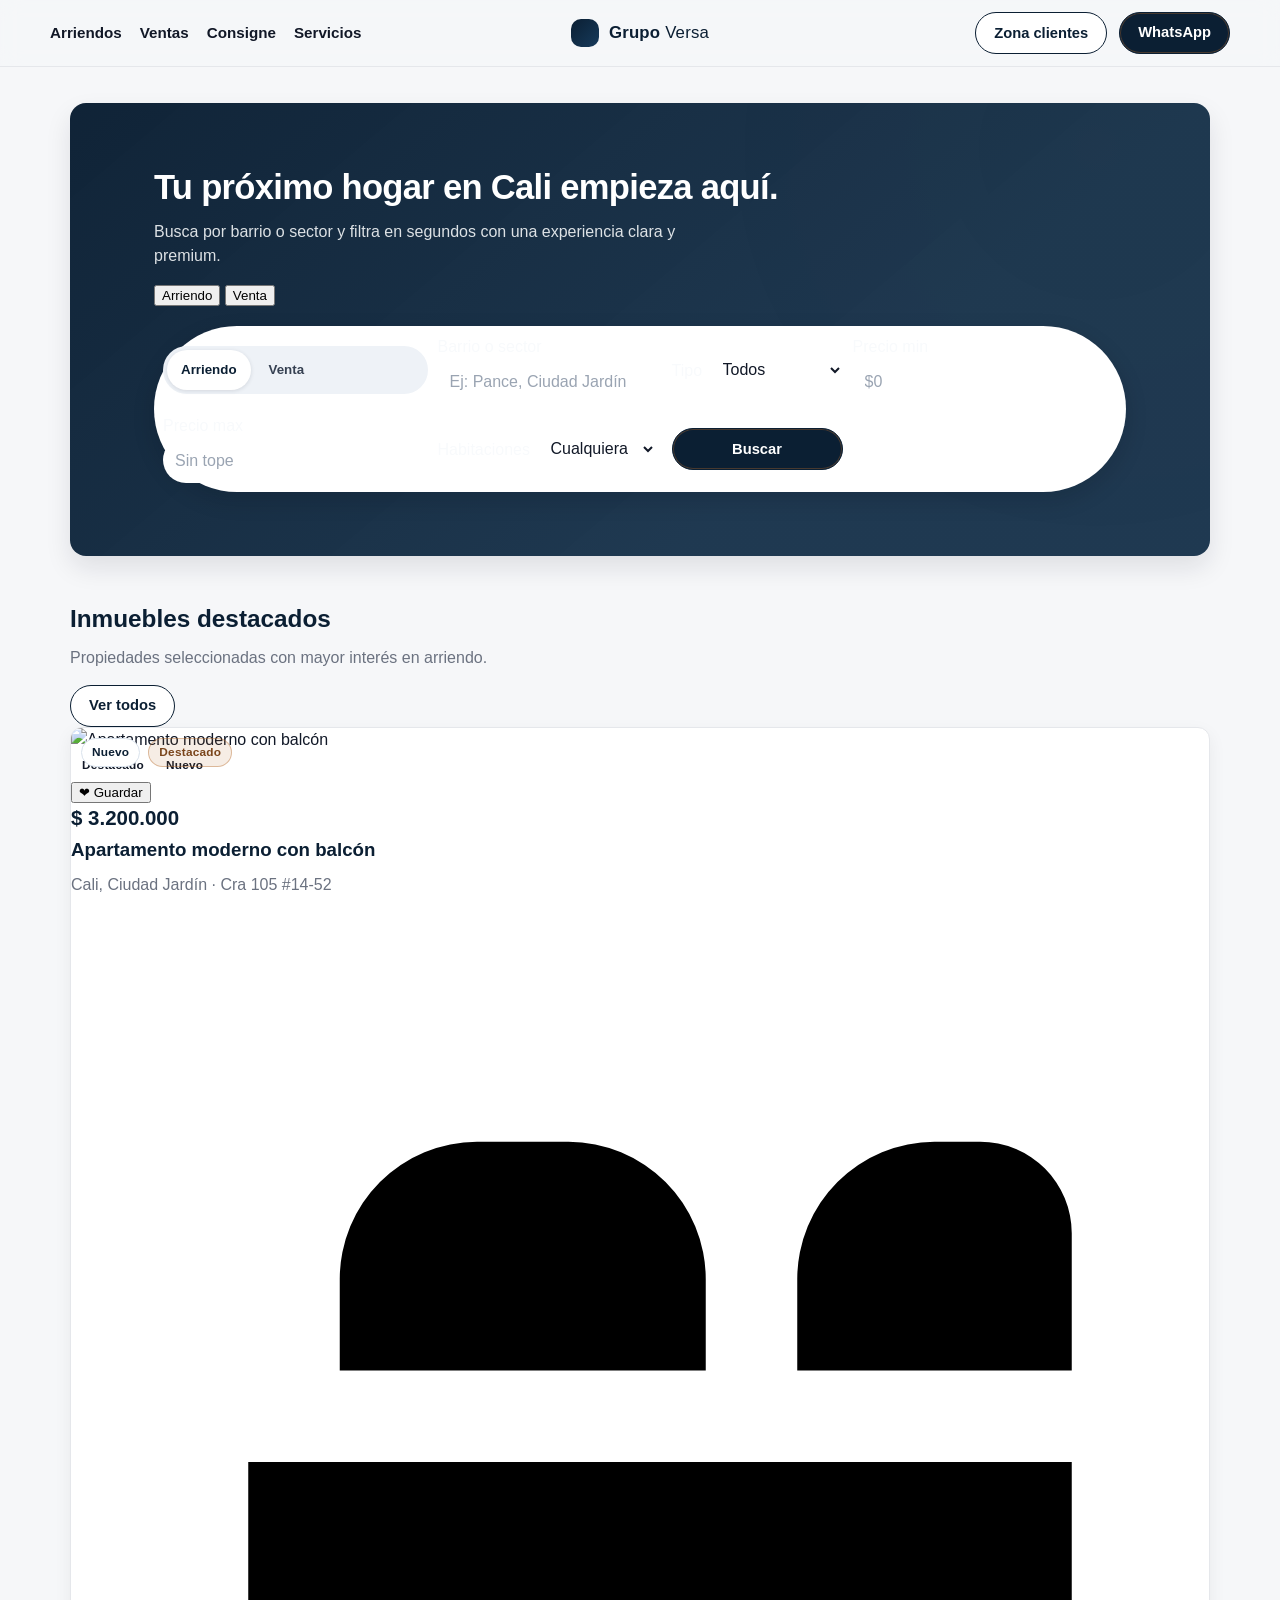
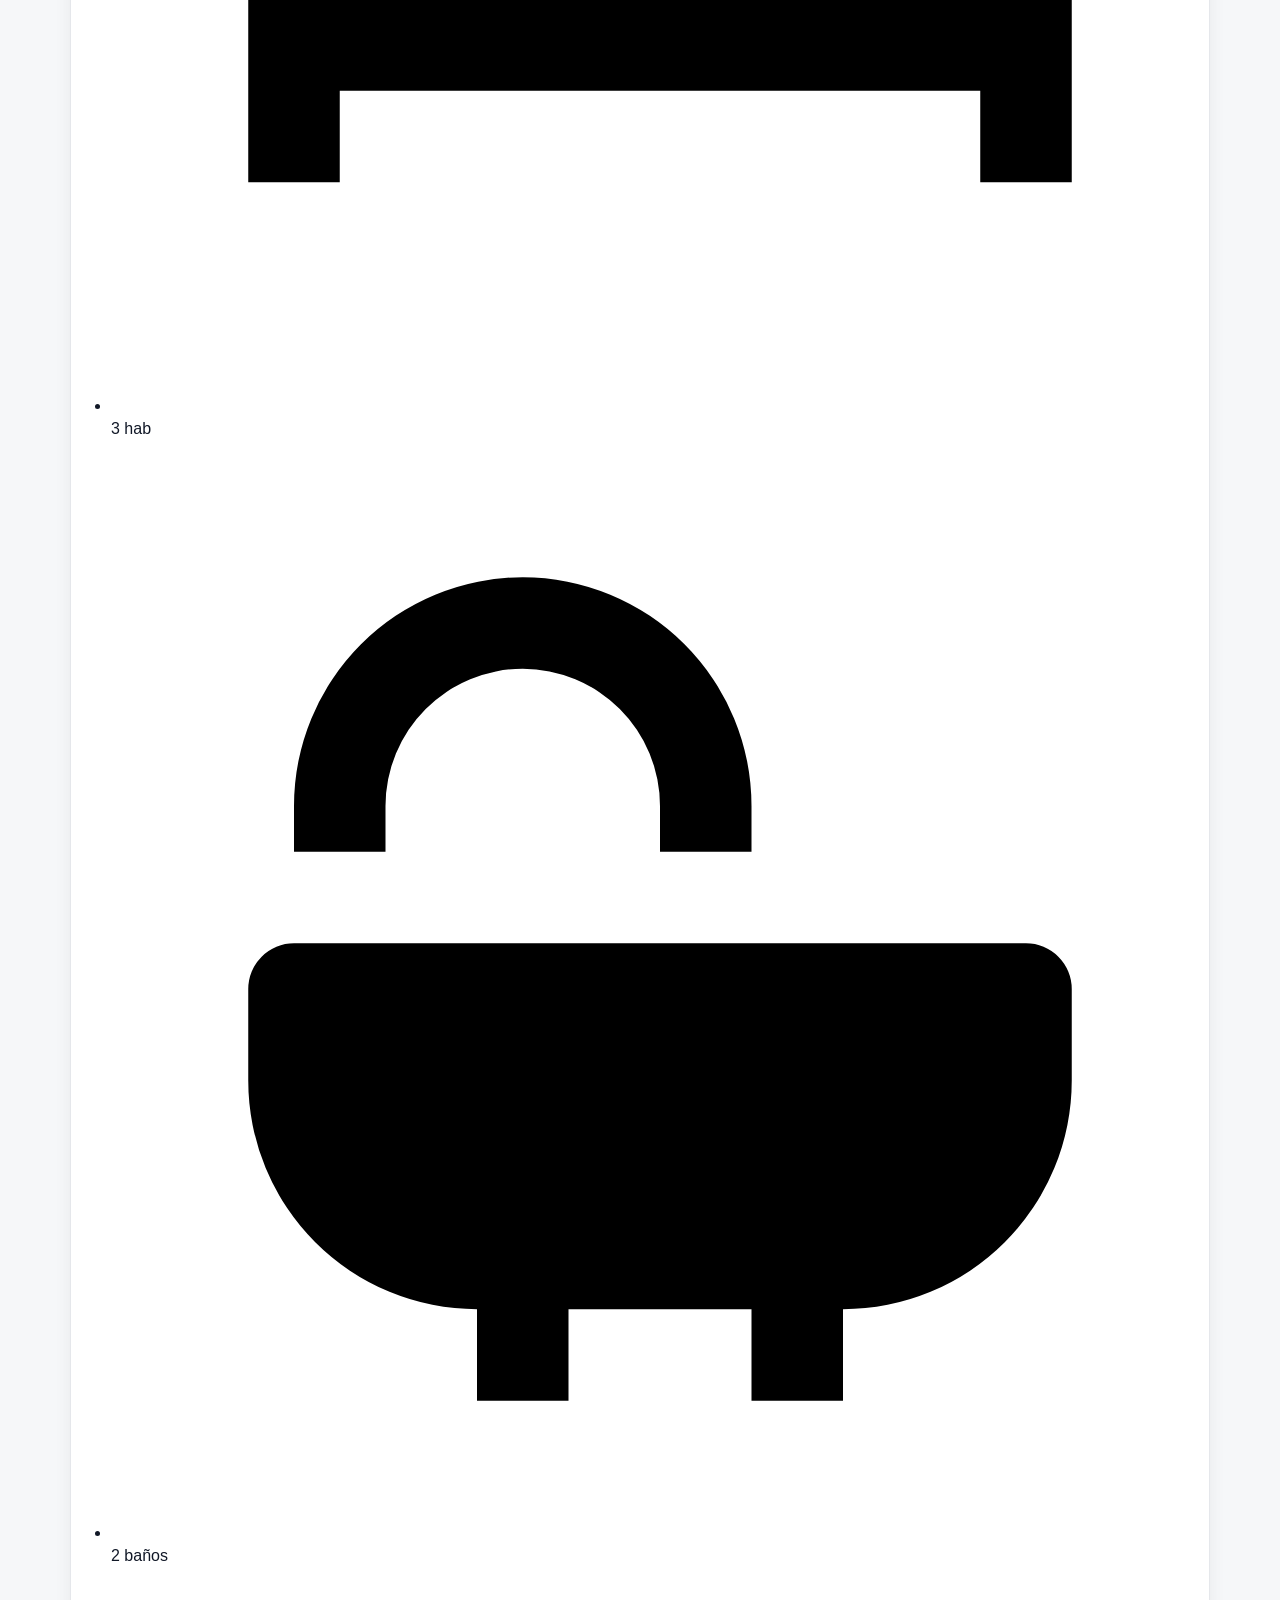
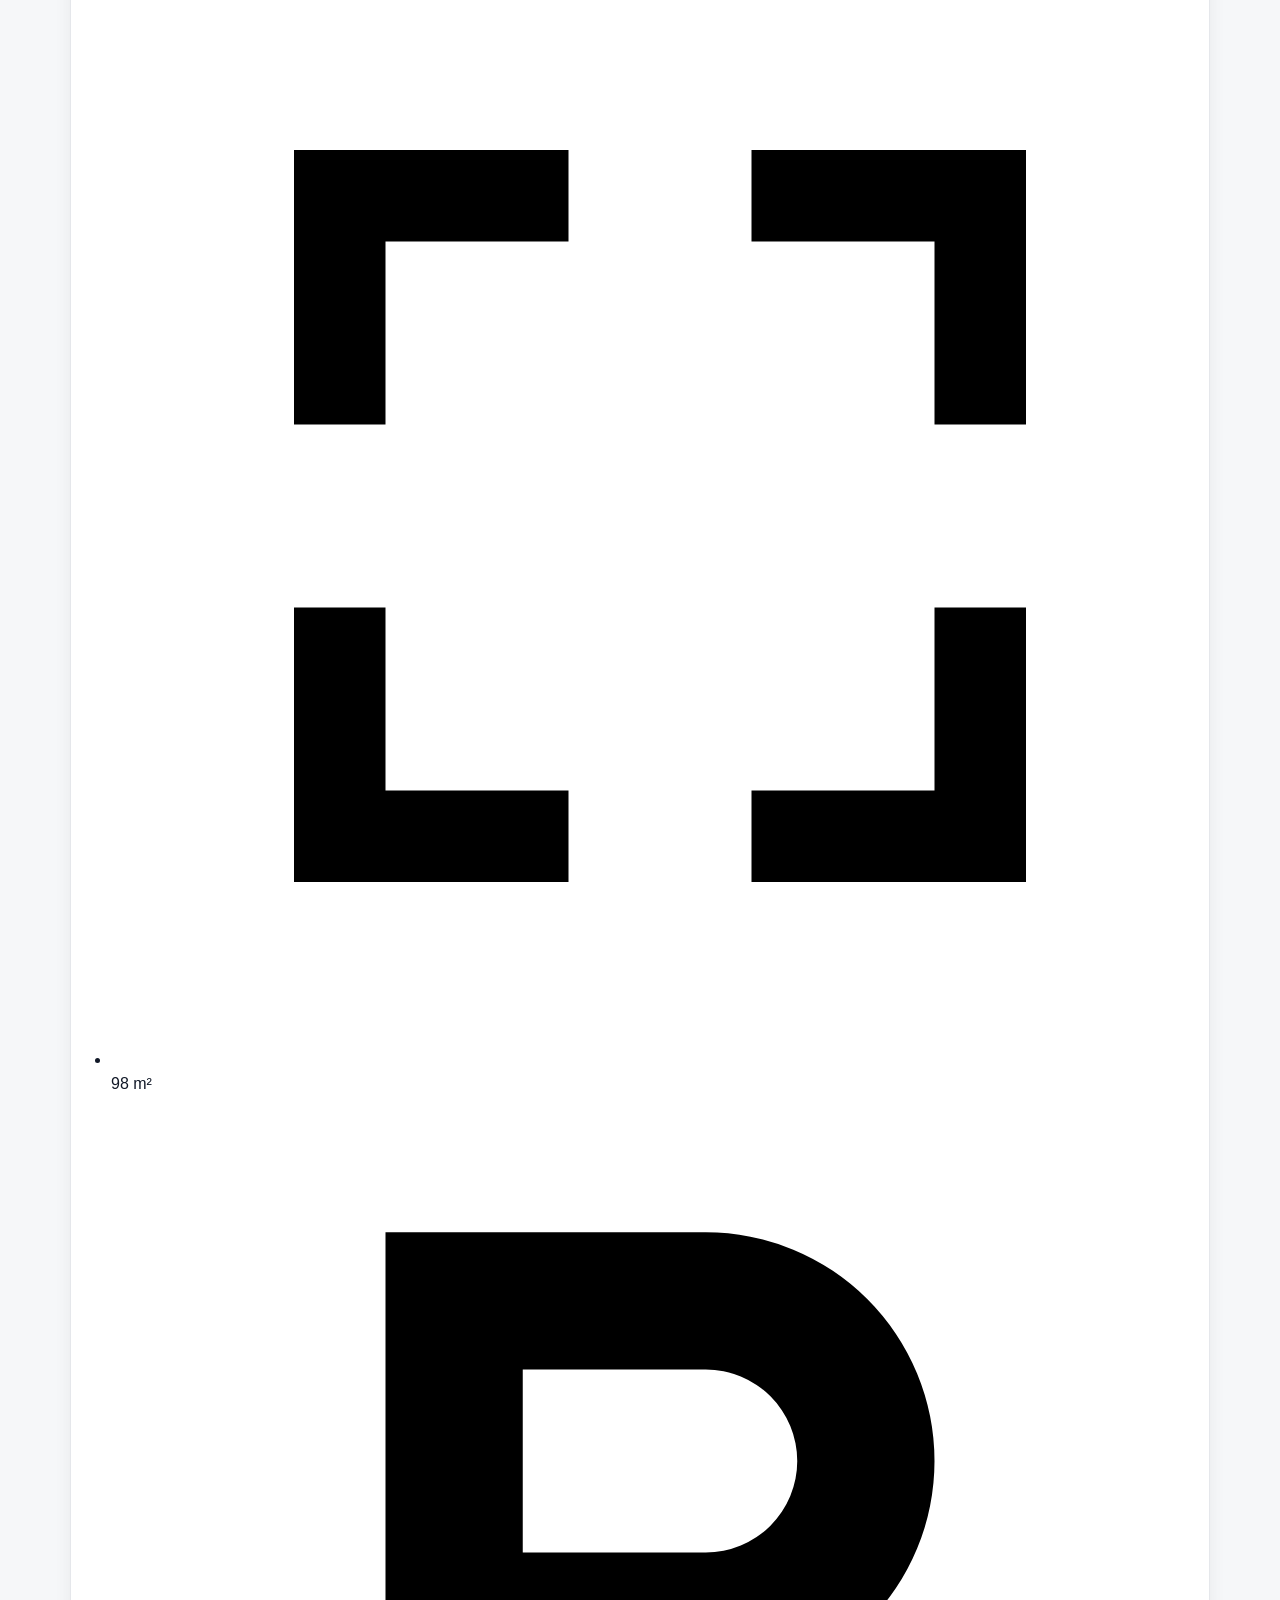
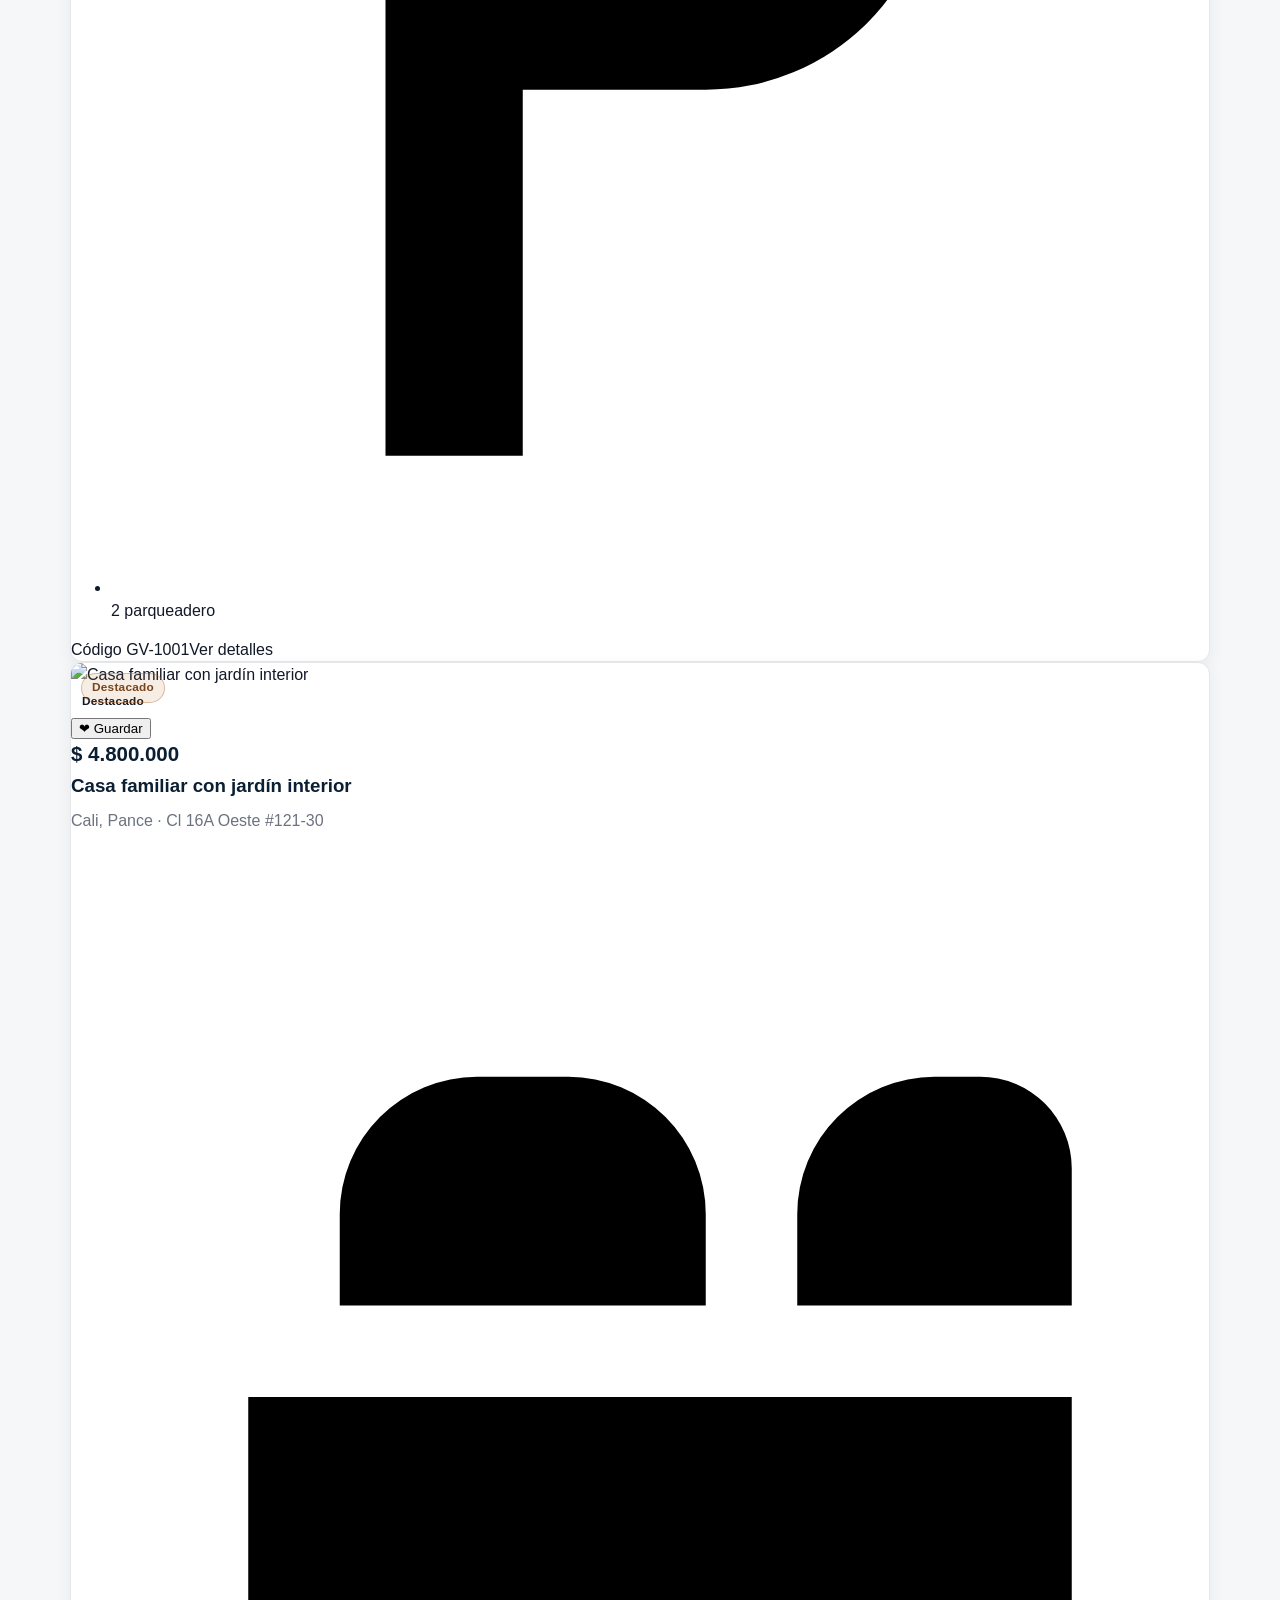
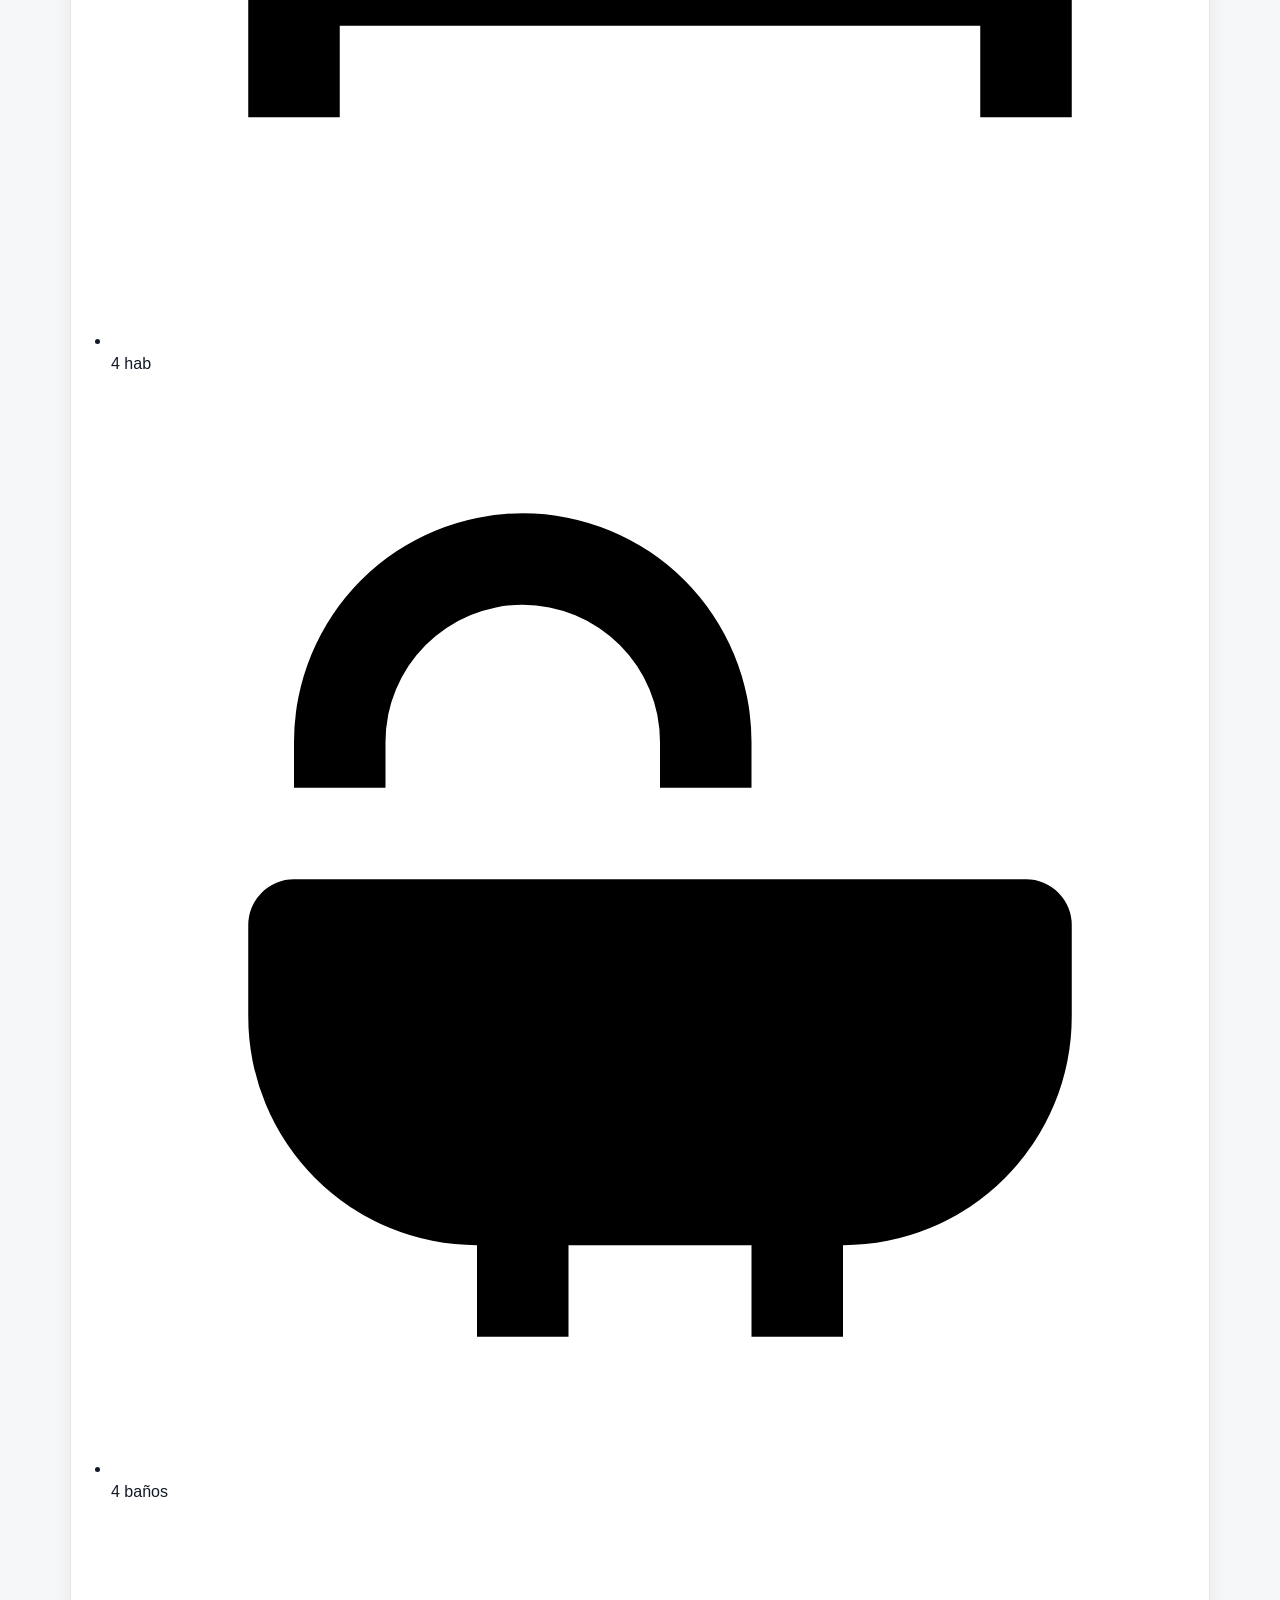
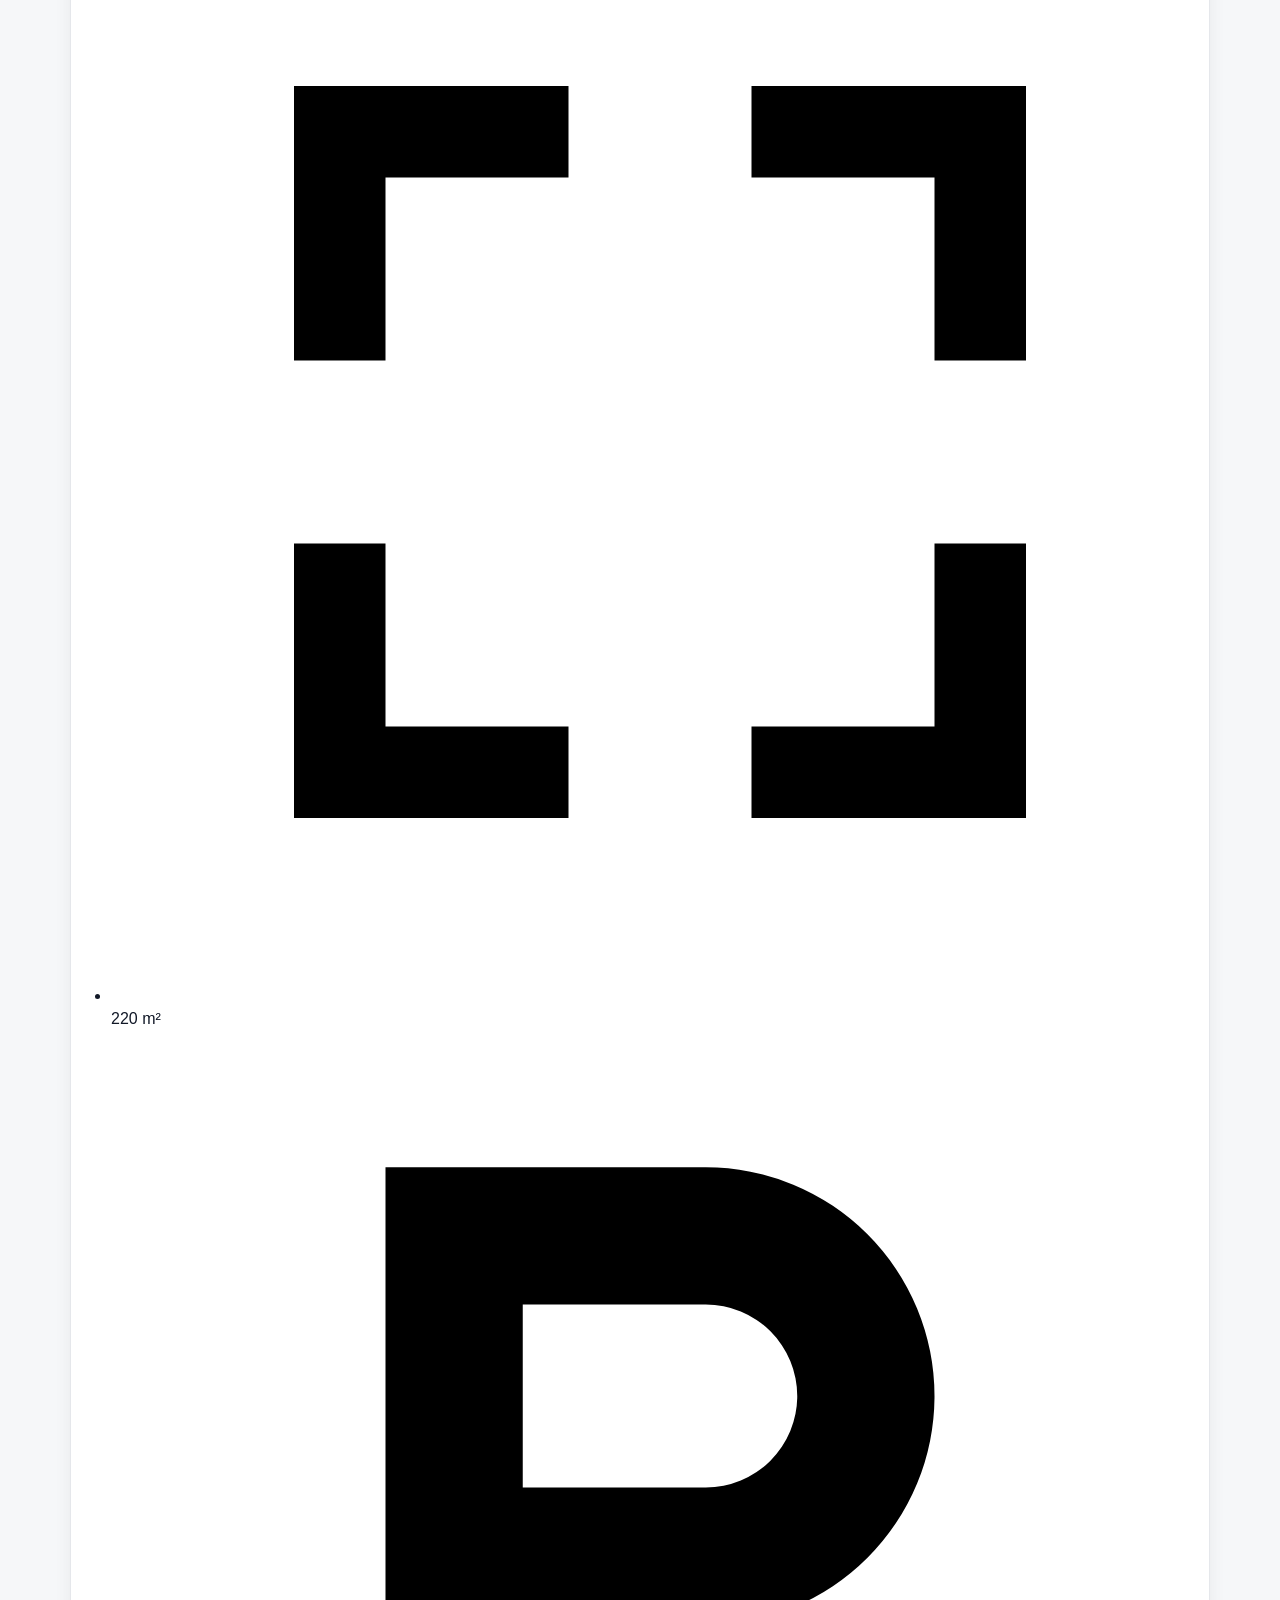
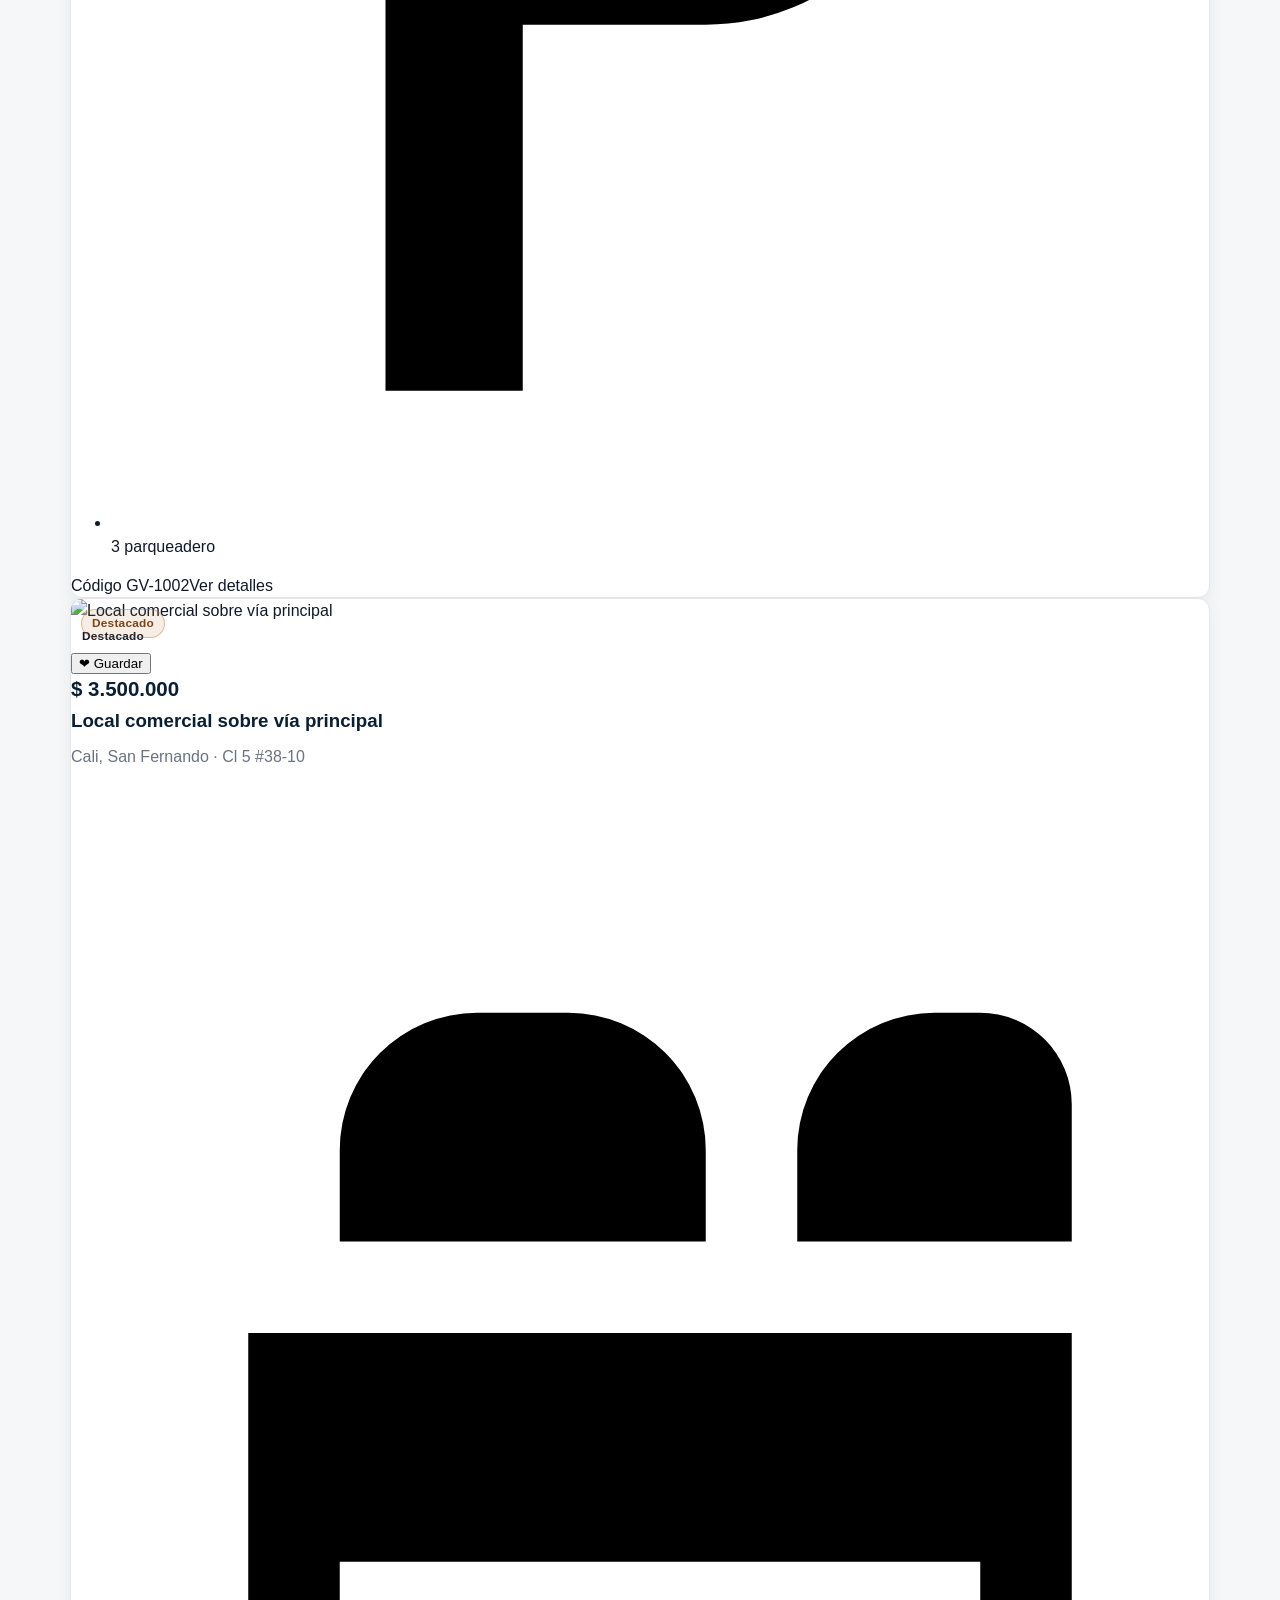
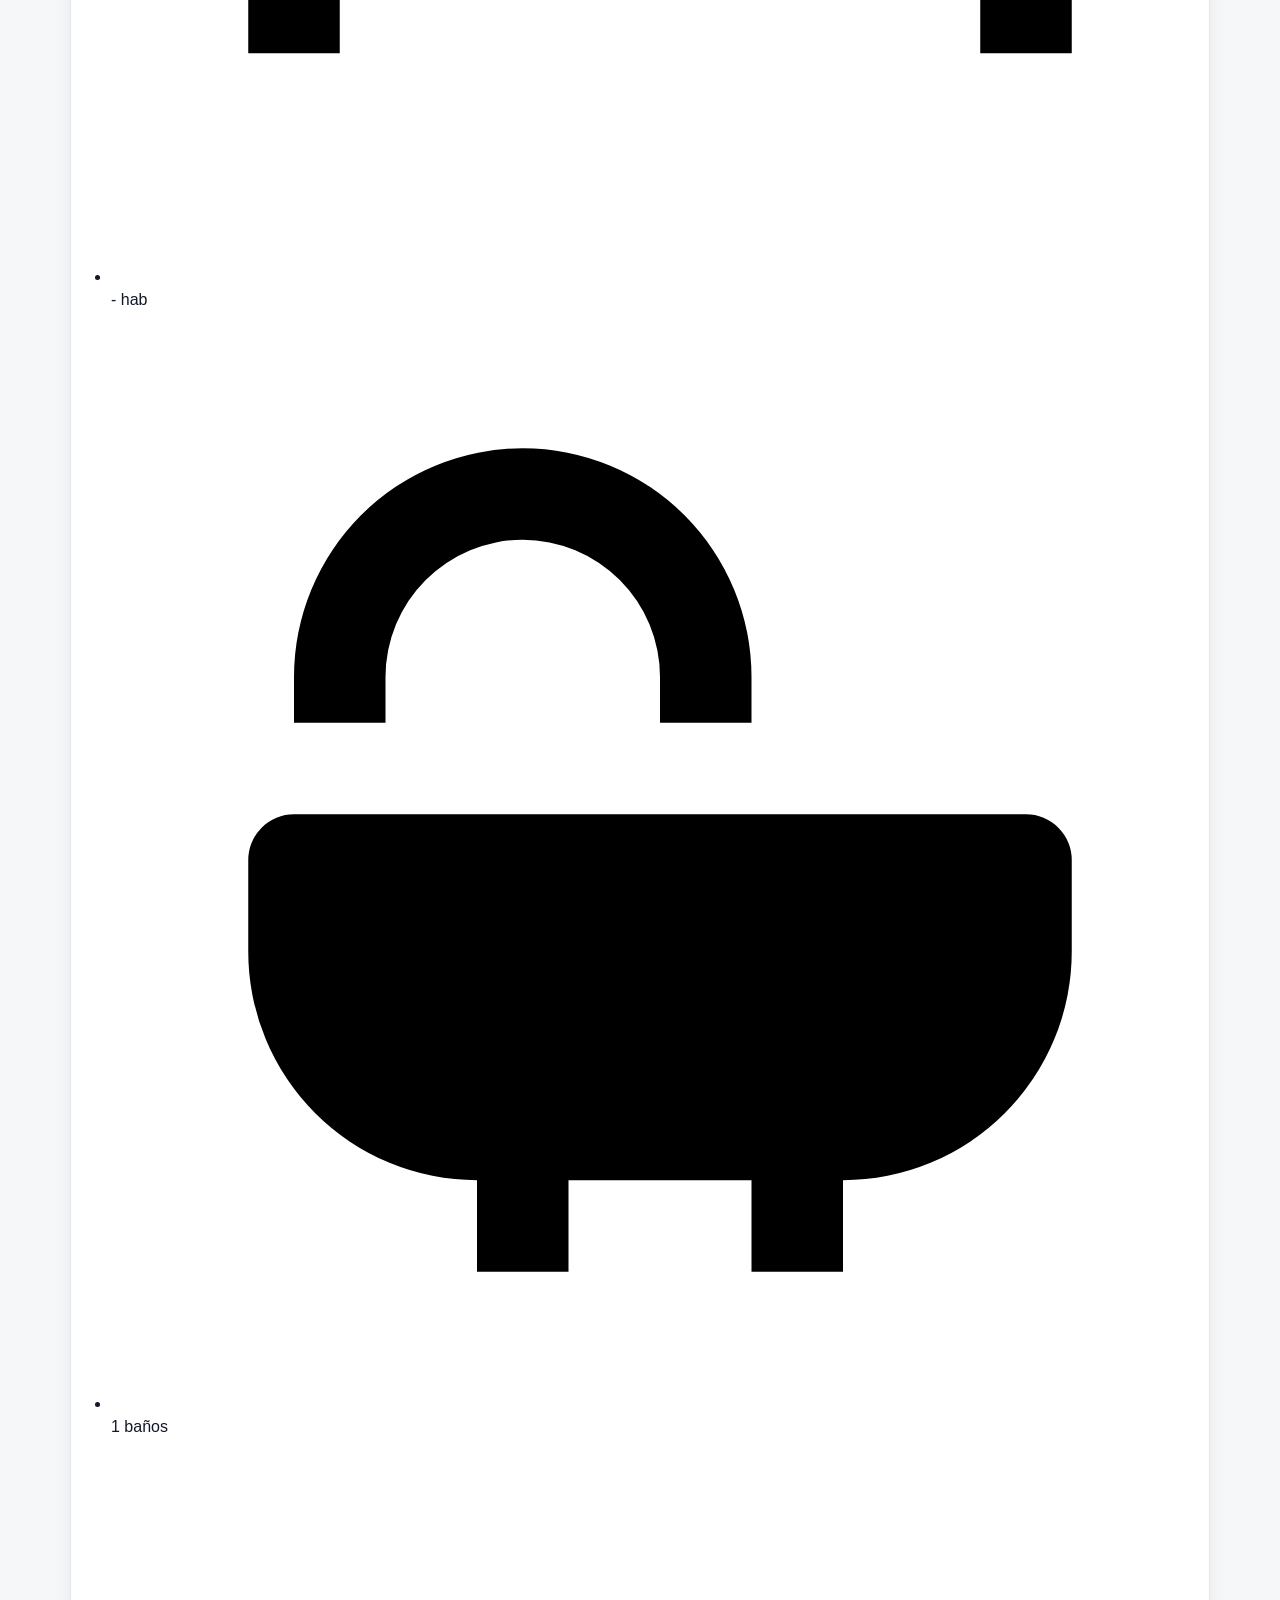
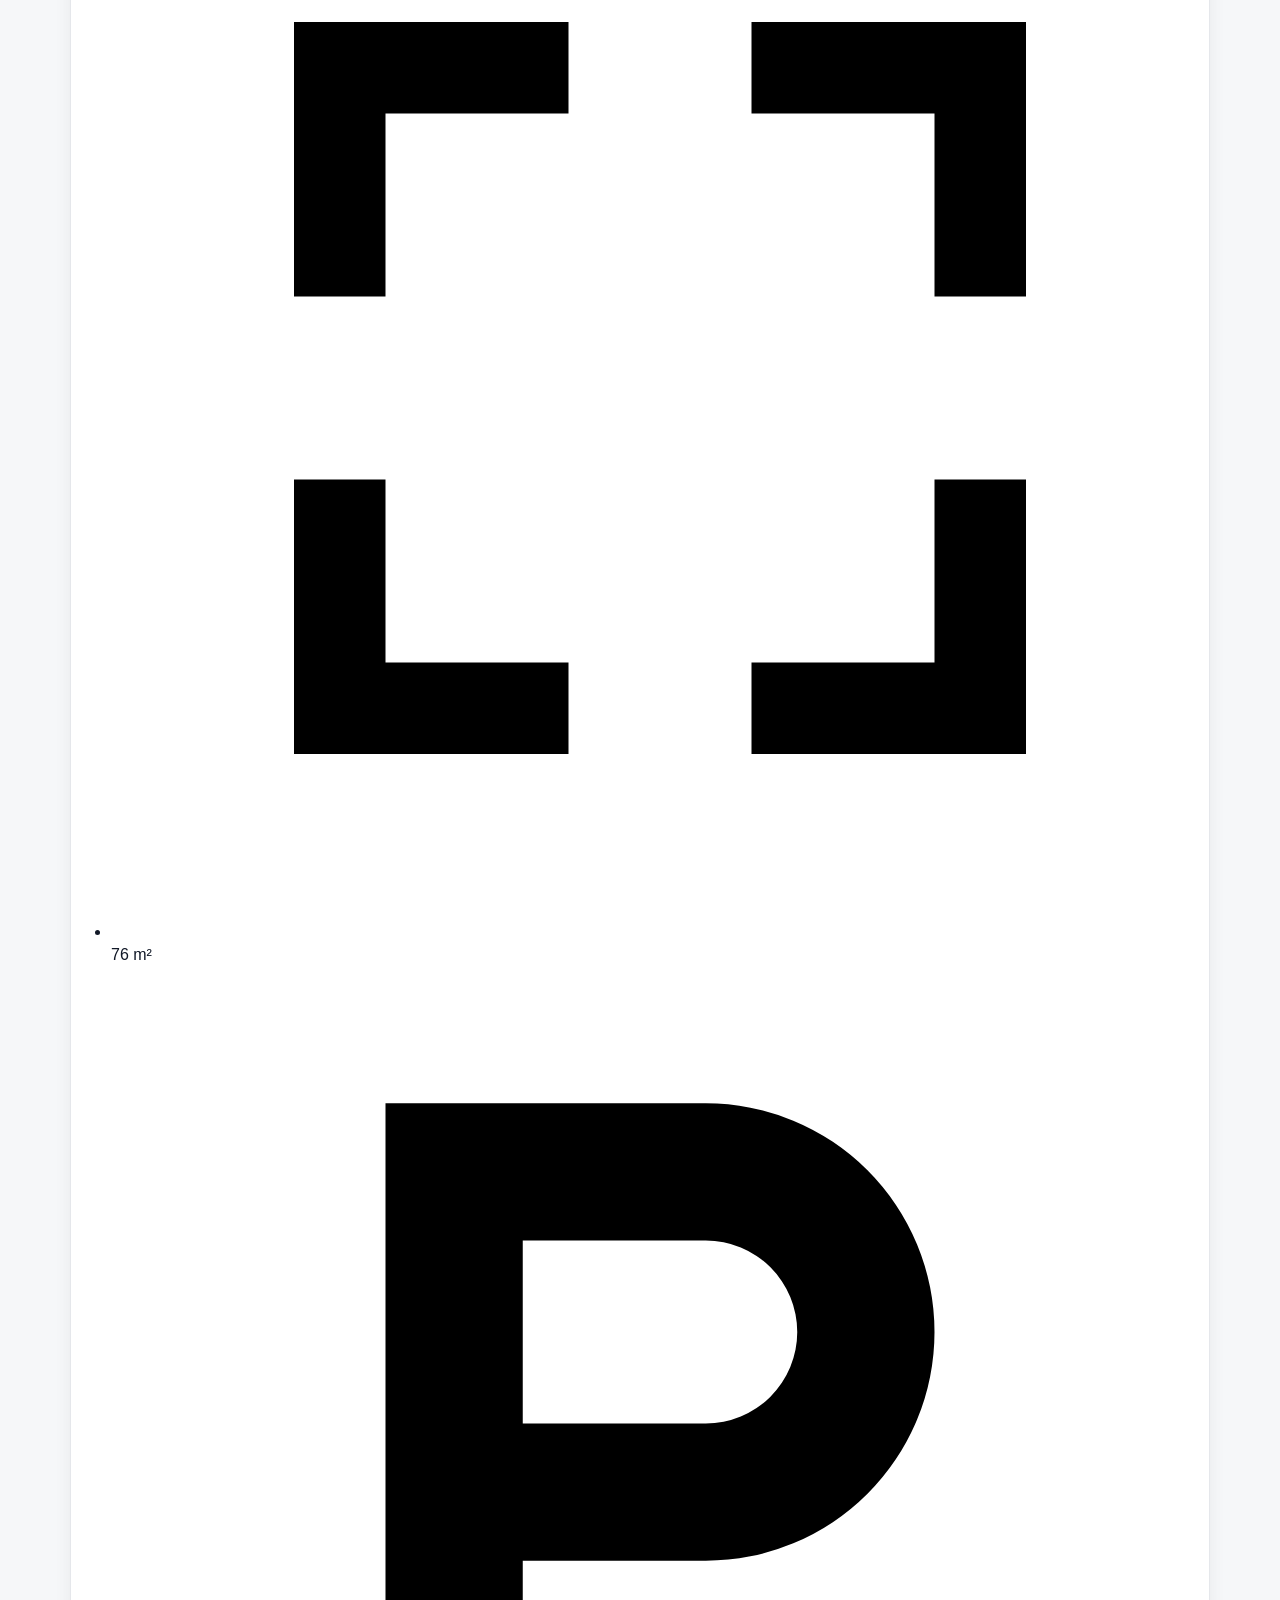
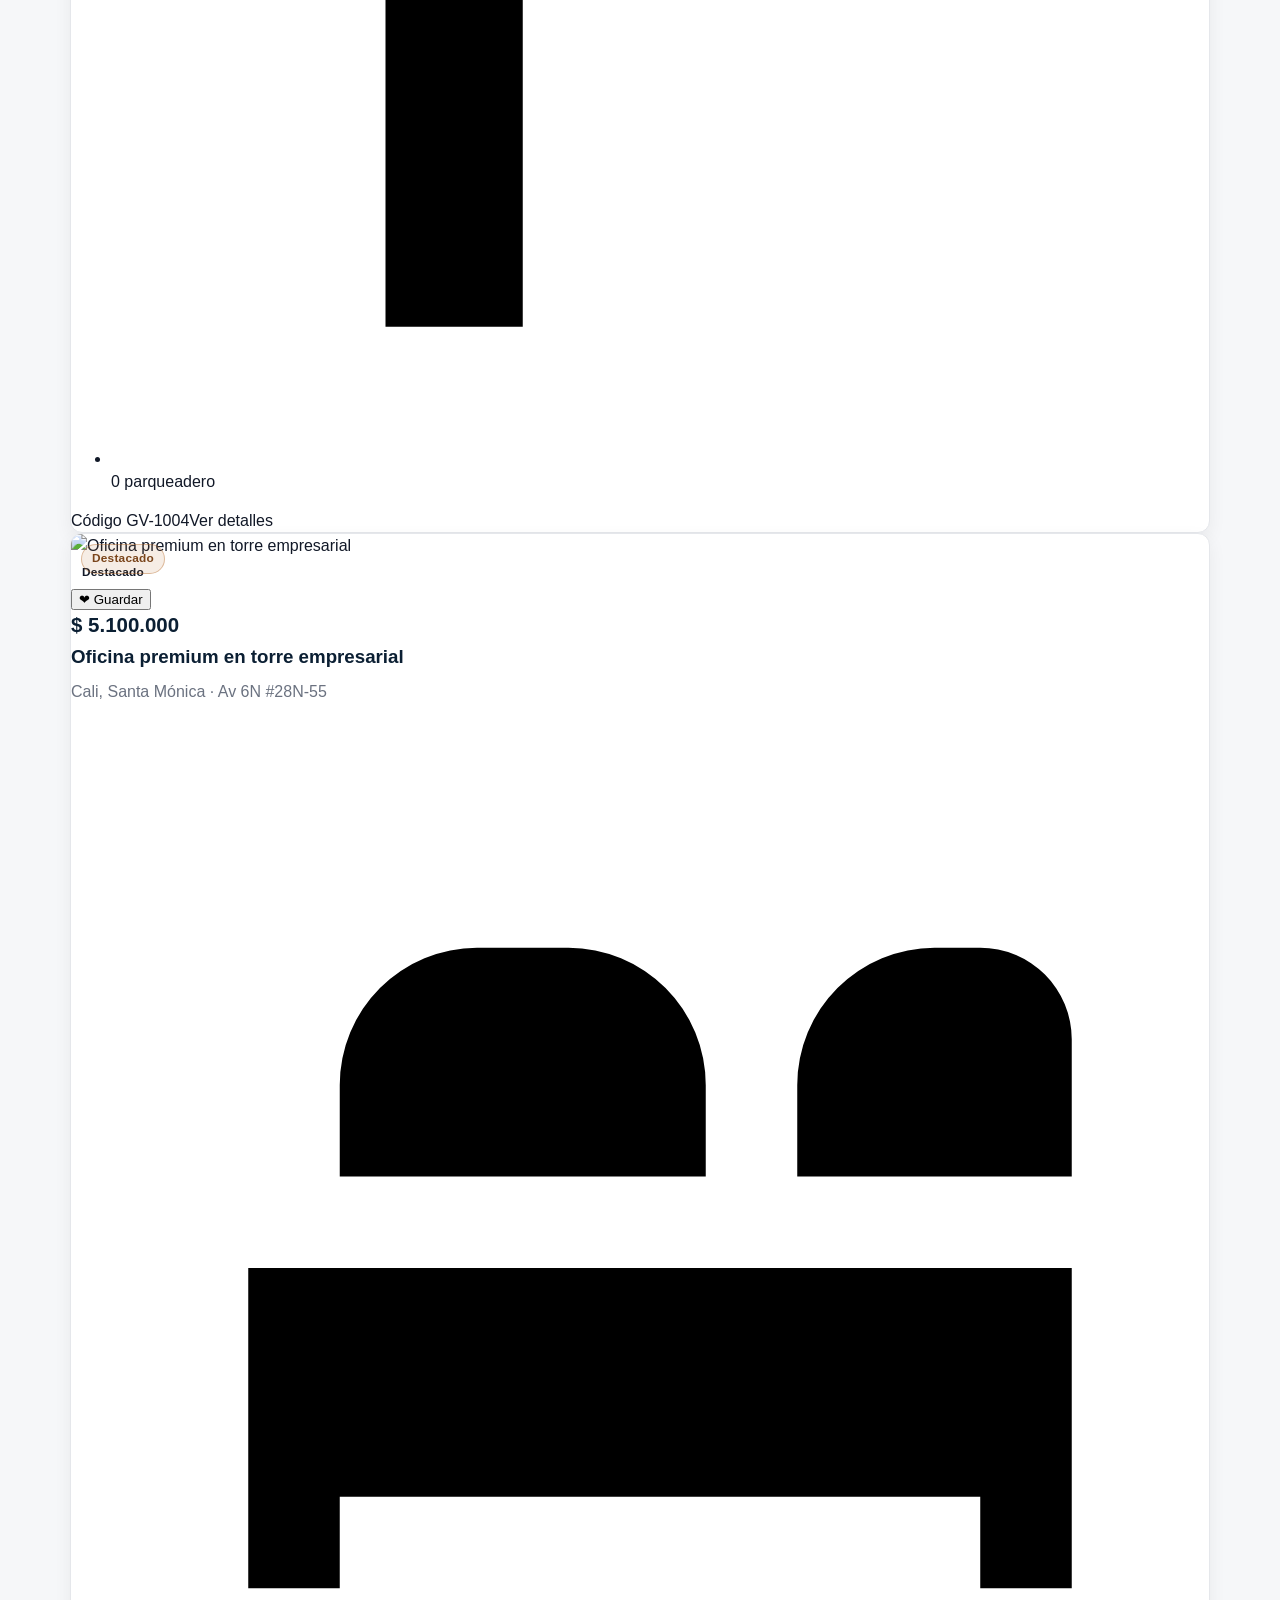
==== commit 2b7d97e0: "2" ====
--- a/index.html
+++ b/index.html
@@ -1,7 +1,7 @@
 <!doctype html>
 <html lang="es">
 <head>
-  <link rel="stylesheet" href="./styles.css?v=101">
+  <link rel="stylesheet" href="./styles.css?v=102">
   <link rel="stylesheet" href="./styles.css?v=99" />
   <meta charset="UTF-8">
   <meta name="viewport" content="width=device-width, initial-scale=1.0">
@@ -182,7 +182,7 @@
 <script src="./app.js?v=2"></script>
   <script src="./data.js?v=99"></script>
   <script src="./app.js?v=99"></script>
-  <script src="./data.js?v=101"></script>
-  <script src="./app.js?v=101"></script>
+  <script src="./data.js?v=102"></script>
+  <script src="./app.js?v=102"></script>
 </body>
 </html>
--- a/styles.css
+++ b/styles.css
@@ -92,6 +92,23 @@
   border-radius: 8px;
 }
 
+.skip-link {
+  position: absolute;
+  left: -9999px;
+  top: 12px;
+  z-index: 9999;
+  background: #ffffff;
+  color: var(--primary);
+  border: 1px solid var(--border);
+  border-radius: 10px;
+  padding: 10px 12px;
+  box-shadow: var(--shadow-sm);
+}
+
+.skip-link:focus {
+  left: 12px;
+}
+
 .site-header {
   position: sticky;
   top: 0;
@@ -202,6 +219,55 @@
   color: #0a1725;
 }
 
+.dropdown {
+  position: relative;
+}
+
+.dropdown-menu {
+  display: none;
+  position: absolute;
+  top: calc(100% + 10px);
+  right: 0;
+  width: min(92vw, 360px);
+  background: #fff;
+  border: 1px solid var(--border);
+  border-radius: 12px;
+  box-shadow: var(--shadow-md);
+  padding: 12px;
+  z-index: 120;
+}
+
+.dropdown.open .dropdown-menu {
+  display: block;
+}
+
+.dropdown-group {
+  padding: 8px 6px;
+}
+
+.dropdown-group + .dropdown-group {
+  border-top: 1px solid var(--border);
+}
+
+.dropdown-title {
+  color: var(--primary);
+  font-weight: 700;
+  font-size: 0.84rem;
+  margin: 0 0 6px;
+}
+
+.dropdown-menu a {
+  display: block;
+  padding: 8px 8px;
+  border-radius: 8px;
+  color: var(--primary);
+  font-size: 0.92rem;
+}
+
+.dropdown-menu a:hover {
+  background: var(--surface-soft);
+}
+
 .mobile-menu-toggle {
   display: none;
   width: 42px;
@@ -210,6 +276,10 @@
   border: 1px solid var(--border);
   background: #fff;
   color: var(--primary);
+}
+
+.menu-toggle {
+  display: none;
 }
 
 .mobile-whatsapp {
@@ -639,18 +709,20 @@
   }
 }
 
-@media (max-width: 860px) {
+@media (max-width: 767px) {
   .site-header__bar {
     grid-template-columns: auto 1fr auto;
   }
 
   .site-header__left .main-nav,
+  .site-header__left .nav-main,
   .site-header__right .btn-secondary,
   .site-header__right .btn-primary {
     display: none;
   }
 
   .mobile-menu-toggle,
+  .menu-toggle,
   .mobile-whatsapp {
     display: inline-flex;
   }
@@ -665,6 +737,21 @@
 
   .site-header__center {
     justify-self: center;
+  }
+
+  .nav-main {
+    display: none;
+  }
+}
+
+@media (min-width: 768px) {
+  .menu-toggle,
+  .mobile-menu-toggle {
+    display: none !important;
+  }
+
+  .nav-main {
+    display: flex;
   }
 }
 
@@ -689,3 +776,214 @@
     grid-template-columns: 1fr;
   }
 }
+
+:root {
+  --navy: #0b1f33;
+  --card: #ffffff;
+}
+
+.container {
+  width: min(var(--container), calc(100% - 2 * var(--space-4)));
+  margin-inline: auto;
+}
+
+.site-header {
+  position: sticky;
+  top: 0;
+  z-index: 50;
+  background: rgba(246, 247, 249, 0.9);
+  backdrop-filter: saturate(140%) blur(10px);
+  border-bottom: 1px solid var(--border);
+}
+
+.header-grid {
+  display: grid;
+  grid-template-columns: 1fr auto 1fr;
+  align-items: center;
+  gap: 16px;
+  padding: 12px 0;
+}
+
+.nav-left {
+  justify-self: start;
+  display: flex;
+  gap: 18px;
+  align-items: center;
+}
+
+.nav-left a {
+  color: var(--text);
+  text-decoration: none;
+  font-weight: 600;
+  font-size: 0.95rem;
+}
+
+.nav-left a:hover {
+  text-decoration: underline;
+}
+
+.brand {
+  justify-self: center;
+  display: flex;
+  align-items: center;
+  gap: 10px;
+  text-decoration: none;
+  color: var(--navy);
+}
+
+.brand-mark {
+  width: 28px;
+  height: 28px;
+  border-radius: 10px;
+  background: linear-gradient(135deg, var(--navy), #163a5b);
+}
+
+.brand-text {
+  font-size: 1.05rem;
+  letter-spacing: 0.2px;
+}
+
+.nav-right {
+  justify-self: end;
+  display: flex;
+  align-items: center;
+  gap: 12px;
+}
+
+.menu-toggle {
+  display: none;
+  border: 1px solid var(--border);
+  background: var(--card);
+  border-radius: 12px;
+  padding: 8px 10px;
+  box-shadow: var(--shadow-sm);
+}
+
+@media (max-width: 767px) {
+  .header-grid {
+    grid-template-columns: auto 1fr auto;
+  }
+
+  .nav-left {
+    display: none;
+  }
+
+  .menu-toggle {
+    display: inline-flex;
+    justify-self: start;
+  }
+
+  .brand {
+    justify-self: center;
+  }
+}
+
+.skip-link {
+  position: absolute;
+  left: -9999px;
+  top: 12px;
+  z-index: 9999;
+  background: #fff;
+  color: var(--navy);
+  padding: 10px 12px;
+  border-radius: 12px;
+  box-shadow: var(--shadow-md);
+  border: 1px solid var(--border);
+}
+
+.skip-link:focus {
+  left: 12px;
+}
+
+.dropdown {
+  position: relative;
+}
+
+.dropdown-menu {
+  display: none;
+  position: absolute;
+  right: 0;
+  top: calc(100% + 10px);
+  width: min(520px, 92vw);
+  background: var(--card);
+  border: 1px solid var(--border);
+  border-radius: 14px;
+  box-shadow: var(--shadow-md);
+  padding: 16px;
+}
+
+.dropdown.open .dropdown-menu {
+  display: block;
+}
+
+.zc-grid {
+  display: grid;
+  grid-template-columns: 1fr 1fr;
+  gap: 14px;
+}
+
+.zc-title {
+  font-weight: 800;
+  margin-bottom: 8px;
+  color: var(--navy);
+}
+
+.dropdown-menu a {
+  display: block;
+  padding: 8px 10px;
+  border-radius: 10px;
+  color: var(--text);
+  text-decoration: none;
+}
+
+.dropdown-menu a:hover {
+  background: rgba(11, 31, 51, 0.06);
+}
+
+.mobile-drawer {
+  position: fixed;
+  inset: 0;
+  background: rgba(0, 0, 0, 0.4);
+  display: flex;
+  justify-content: flex-start;
+  align-items: stretch;
+}
+
+.mobile-drawer[hidden] {
+  display: none !important;
+}
+
+.mobile-drawer-card {
+  width: min(360px, 86vw);
+  background: var(--card);
+  padding: 14px;
+  border-right: 1px solid var(--border);
+  box-shadow: var(--shadow-md);
+}
+
+.mobile-drawer-head {
+  display: flex;
+  justify-content: space-between;
+  align-items: center;
+  margin-bottom: 10px;
+}
+
+.drawer-close {
+  border: 1px solid var(--border);
+  background: #fff;
+  border-radius: 12px;
+  padding: 6px 10px;
+}
+
+.mobile-links a {
+  display: block;
+  padding: 10px 10px;
+  border-radius: 12px;
+  text-decoration: none;
+  color: var(--text);
+  font-weight: 650;
+}
+
+.mobile-links a:hover {
+  background: rgba(11, 31, 51, 0.06);
+}
--- a/styles.css
+++ b/styles.css
@@ -92,6 +92,23 @@
   border-radius: 8px;
 }
 
+.skip-link {
+  position: absolute;
+  left: -9999px;
+  top: 12px;
+  z-index: 9999;
+  background: #ffffff;
+  color: var(--primary);
+  border: 1px solid var(--border);
+  border-radius: 10px;
+  padding: 10px 12px;
+  box-shadow: var(--shadow-sm);
+}
+
+.skip-link:focus {
+  left: 12px;
+}
+
 .site-header {
   position: sticky;
   top: 0;
@@ -202,6 +219,55 @@
   color: #0a1725;
 }
 
+.dropdown {
+  position: relative;
+}
+
+.dropdown-menu {
+  display: none;
+  position: absolute;
+  top: calc(100% + 10px);
+  right: 0;
+  width: min(92vw, 360px);
+  background: #fff;
+  border: 1px solid var(--border);
+  border-radius: 12px;
+  box-shadow: var(--shadow-md);
+  padding: 12px;
+  z-index: 120;
+}
+
+.dropdown.open .dropdown-menu {
+  display: block;
+}
+
+.dropdown-group {
+  padding: 8px 6px;
+}
+
+.dropdown-group + .dropdown-group {
+  border-top: 1px solid var(--border);
+}
+
+.dropdown-title {
+  color: var(--primary);
+  font-weight: 700;
+  font-size: 0.84rem;
+  margin: 0 0 6px;
+}
+
+.dropdown-menu a {
+  display: block;
+  padding: 8px 8px;
+  border-radius: 8px;
+  color: var(--primary);
+  font-size: 0.92rem;
+}
+
+.dropdown-menu a:hover {
+  background: var(--surface-soft);
+}
+
 .mobile-menu-toggle {
   display: none;
   width: 42px;
@@ -210,6 +276,10 @@
   border: 1px solid var(--border);
   background: #fff;
   color: var(--primary);
+}
+
+.menu-toggle {
+  display: none;
 }
 
 .mobile-whatsapp {
@@ -639,18 +709,20 @@
   }
 }
 
-@media (max-width: 860px) {
+@media (max-width: 767px) {
   .site-header__bar {
     grid-template-columns: auto 1fr auto;
   }
 
   .site-header__left .main-nav,
+  .site-header__left .nav-main,
   .site-header__right .btn-secondary,
   .site-header__right .btn-primary {
     display: none;
   }
 
   .mobile-menu-toggle,
+  .menu-toggle,
   .mobile-whatsapp {
     display: inline-flex;
   }
@@ -665,6 +737,21 @@
 
   .site-header__center {
     justify-self: center;
+  }
+
+  .nav-main {
+    display: none;
+  }
+}
+
+@media (min-width: 768px) {
+  .menu-toggle,
+  .mobile-menu-toggle {
+    display: none !important;
+  }
+
+  .nav-main {
+    display: flex;
   }
 }
 
@@ -689,3 +776,214 @@
     grid-template-columns: 1fr;
   }
 }
+
+:root {
+  --navy: #0b1f33;
+  --card: #ffffff;
+}
+
+.container {
+  width: min(var(--container), calc(100% - 2 * var(--space-4)));
+  margin-inline: auto;
+}
+
+.site-header {
+  position: sticky;
+  top: 0;
+  z-index: 50;
+  background: rgba(246, 247, 249, 0.9);
+  backdrop-filter: saturate(140%) blur(10px);
+  border-bottom: 1px solid var(--border);
+}
+
+.header-grid {
+  display: grid;
+  grid-template-columns: 1fr auto 1fr;
+  align-items: center;
+  gap: 16px;
+  padding: 12px 0;
+}
+
+.nav-left {
+  justify-self: start;
+  display: flex;
+  gap: 18px;
+  align-items: center;
+}
+
+.nav-left a {
+  color: var(--text);
+  text-decoration: none;
+  font-weight: 600;
+  font-size: 0.95rem;
+}
+
+.nav-left a:hover {
+  text-decoration: underline;
+}
+
+.brand {
+  justify-self: center;
+  display: flex;
+  align-items: center;
+  gap: 10px;
+  text-decoration: none;
+  color: var(--navy);
+}
+
+.brand-mark {
+  width: 28px;
+  height: 28px;
+  border-radius: 10px;
+  background: linear-gradient(135deg, var(--navy), #163a5b);
+}
+
+.brand-text {
+  font-size: 1.05rem;
+  letter-spacing: 0.2px;
+}
+
+.nav-right {
+  justify-self: end;
+  display: flex;
+  align-items: center;
+  gap: 12px;
+}
+
+.menu-toggle {
+  display: none;
+  border: 1px solid var(--border);
+  background: var(--card);
+  border-radius: 12px;
+  padding: 8px 10px;
+  box-shadow: var(--shadow-sm);
+}
+
+@media (max-width: 767px) {
+  .header-grid {
+    grid-template-columns: auto 1fr auto;
+  }
+
+  .nav-left {
+    display: none;
+  }
+
+  .menu-toggle {
+    display: inline-flex;
+    justify-self: start;
+  }
+
+  .brand {
+    justify-self: center;
+  }
+}
+
+.skip-link {
+  position: absolute;
+  left: -9999px;
+  top: 12px;
+  z-index: 9999;
+  background: #fff;
+  color: var(--navy);
+  padding: 10px 12px;
+  border-radius: 12px;
+  box-shadow: var(--shadow-md);
+  border: 1px solid var(--border);
+}
+
+.skip-link:focus {
+  left: 12px;
+}
+
+.dropdown {
+  position: relative;
+}
+
+.dropdown-menu {
+  display: none;
+  position: absolute;
+  right: 0;
+  top: calc(100% + 10px);
+  width: min(520px, 92vw);
+  background: var(--card);
+  border: 1px solid var(--border);
+  border-radius: 14px;
+  box-shadow: var(--shadow-md);
+  padding: 16px;
+}
+
+.dropdown.open .dropdown-menu {
+  display: block;
+}
+
+.zc-grid {
+  display: grid;
+  grid-template-columns: 1fr 1fr;
+  gap: 14px;
+}
+
+.zc-title {
+  font-weight: 800;
+  margin-bottom: 8px;
+  color: var(--navy);
+}
+
+.dropdown-menu a {
+  display: block;
+  padding: 8px 10px;
+  border-radius: 10px;
+  color: var(--text);
+  text-decoration: none;
+}
+
+.dropdown-menu a:hover {
+  background: rgba(11, 31, 51, 0.06);
+}
+
+.mobile-drawer {
+  position: fixed;
+  inset: 0;
+  background: rgba(0, 0, 0, 0.4);
+  display: flex;
+  justify-content: flex-start;
+  align-items: stretch;
+}
+
+.mobile-drawer[hidden] {
+  display: none !important;
+}
+
+.mobile-drawer-card {
+  width: min(360px, 86vw);
+  background: var(--card);
+  padding: 14px;
+  border-right: 1px solid var(--border);
+  box-shadow: var(--shadow-md);
+}
+
+.mobile-drawer-head {
+  display: flex;
+  justify-content: space-between;
+  align-items: center;
+  margin-bottom: 10px;
+}
+
+.drawer-close {
+  border: 1px solid var(--border);
+  background: #fff;
+  border-radius: 12px;
+  padding: 6px 10px;
+}
+
+.mobile-links a {
+  display: block;
+  padding: 10px 10px;
+  border-radius: 12px;
+  text-decoration: none;
+  color: var(--text);
+  font-weight: 650;
+}
+
+.mobile-links a:hover {
+  background: rgba(11, 31, 51, 0.06);
+}
--- a/styles.css
+++ b/styles.css
@@ -92,6 +92,23 @@
   border-radius: 8px;
 }
 
+.skip-link {
+  position: absolute;
+  left: -9999px;
+  top: 12px;
+  z-index: 9999;
+  background: #ffffff;
+  color: var(--primary);
+  border: 1px solid var(--border);
+  border-radius: 10px;
+  padding: 10px 12px;
+  box-shadow: var(--shadow-sm);
+}
+
+.skip-link:focus {
+  left: 12px;
+}
+
 .site-header {
   position: sticky;
   top: 0;
@@ -202,6 +219,55 @@
   color: #0a1725;
 }
 
+.dropdown {
+  position: relative;
+}
+
+.dropdown-menu {
+  display: none;
+  position: absolute;
+  top: calc(100% + 10px);
+  right: 0;
+  width: min(92vw, 360px);
+  background: #fff;
+  border: 1px solid var(--border);
+  border-radius: 12px;
+  box-shadow: var(--shadow-md);
+  padding: 12px;
+  z-index: 120;
+}
+
+.dropdown.open .dropdown-menu {
+  display: block;
+}
+
+.dropdown-group {
+  padding: 8px 6px;
+}
+
+.dropdown-group + .dropdown-group {
+  border-top: 1px solid var(--border);
+}
+
+.dropdown-title {
+  color: var(--primary);
+  font-weight: 700;
+  font-size: 0.84rem;
+  margin: 0 0 6px;
+}
+
+.dropdown-menu a {
+  display: block;
+  padding: 8px 8px;
+  border-radius: 8px;
+  color: var(--primary);
+  font-size: 0.92rem;
+}
+
+.dropdown-menu a:hover {
+  background: var(--surface-soft);
+}
+
 .mobile-menu-toggle {
   display: none;
   width: 42px;
@@ -210,6 +276,10 @@
   border: 1px solid var(--border);
   background: #fff;
   color: var(--primary);
+}
+
+.menu-toggle {
+  display: none;
 }
 
 .mobile-whatsapp {
@@ -639,18 +709,20 @@
   }
 }
 
-@media (max-width: 860px) {
+@media (max-width: 767px) {
   .site-header__bar {
     grid-template-columns: auto 1fr auto;
   }
 
   .site-header__left .main-nav,
+  .site-header__left .nav-main,
   .site-header__right .btn-secondary,
   .site-header__right .btn-primary {
     display: none;
   }
 
   .mobile-menu-toggle,
+  .menu-toggle,
   .mobile-whatsapp {
     display: inline-flex;
   }
@@ -665,6 +737,21 @@
 
   .site-header__center {
     justify-self: center;
+  }
+
+  .nav-main {
+    display: none;
+  }
+}
+
+@media (min-width: 768px) {
+  .menu-toggle,
+  .mobile-menu-toggle {
+    display: none !important;
+  }
+
+  .nav-main {
+    display: flex;
   }
 }
 
@@ -689,3 +776,214 @@
     grid-template-columns: 1fr;
   }
 }
+
+:root {
+  --navy: #0b1f33;
+  --card: #ffffff;
+}
+
+.container {
+  width: min(var(--container), calc(100% - 2 * var(--space-4)));
+  margin-inline: auto;
+}
+
+.site-header {
+  position: sticky;
+  top: 0;
+  z-index: 50;
+  background: rgba(246, 247, 249, 0.9);
+  backdrop-filter: saturate(140%) blur(10px);
+  border-bottom: 1px solid var(--border);
+}
+
+.header-grid {
+  display: grid;
+  grid-template-columns: 1fr auto 1fr;
+  align-items: center;
+  gap: 16px;
+  padding: 12px 0;
+}
+
+.nav-left {
+  justify-self: start;
+  display: flex;
+  gap: 18px;
+  align-items: center;
+}
+
+.nav-left a {
+  color: var(--text);
+  text-decoration: none;
+  font-weight: 600;
+  font-size: 0.95rem;
+}
+
+.nav-left a:hover {
+  text-decoration: underline;
+}
+
+.brand {
+  justify-self: center;
+  display: flex;
+  align-items: center;
+  gap: 10px;
+  text-decoration: none;
+  color: var(--navy);
+}
+
+.brand-mark {
+  width: 28px;
+  height: 28px;
+  border-radius: 10px;
+  background: linear-gradient(135deg, var(--navy), #163a5b);
+}
+
+.brand-text {
+  font-size: 1.05rem;
+  letter-spacing: 0.2px;
+}
+
+.nav-right {
+  justify-self: end;
+  display: flex;
+  align-items: center;
+  gap: 12px;
+}
+
+.menu-toggle {
+  display: none;
+  border: 1px solid var(--border);
+  background: var(--card);
+  border-radius: 12px;
+  padding: 8px 10px;
+  box-shadow: var(--shadow-sm);
+}
+
+@media (max-width: 767px) {
+  .header-grid {
+    grid-template-columns: auto 1fr auto;
+  }
+
+  .nav-left {
+    display: none;
+  }
+
+  .menu-toggle {
+    display: inline-flex;
+    justify-self: start;
+  }
+
+  .brand {
+    justify-self: center;
+  }
+}
+
+.skip-link {
+  position: absolute;
+  left: -9999px;
+  top: 12px;
+  z-index: 9999;
+  background: #fff;
+  color: var(--navy);
+  padding: 10px 12px;
+  border-radius: 12px;
+  box-shadow: var(--shadow-md);
+  border: 1px solid var(--border);
+}
+
+.skip-link:focus {
+  left: 12px;
+}
+
+.dropdown {
+  position: relative;
+}
+
+.dropdown-menu {
+  display: none;
+  position: absolute;
+  right: 0;
+  top: calc(100% + 10px);
+  width: min(520px, 92vw);
+  background: var(--card);
+  border: 1px solid var(--border);
+  border-radius: 14px;
+  box-shadow: var(--shadow-md);
+  padding: 16px;
+}
+
+.dropdown.open .dropdown-menu {
+  display: block;
+}
+
+.zc-grid {
+  display: grid;
+  grid-template-columns: 1fr 1fr;
+  gap: 14px;
+}
+
+.zc-title {
+  font-weight: 800;
+  margin-bottom: 8px;
+  color: var(--navy);
+}
+
+.dropdown-menu a {
+  display: block;
+  padding: 8px 10px;
+  border-radius: 10px;
+  color: var(--text);
+  text-decoration: none;
+}
+
+.dropdown-menu a:hover {
+  background: rgba(11, 31, 51, 0.06);
+}
+
+.mobile-drawer {
+  position: fixed;
+  inset: 0;
+  background: rgba(0, 0, 0, 0.4);
+  display: flex;
+  justify-content: flex-start;
+  align-items: stretch;
+}
+
+.mobile-drawer[hidden] {
+  display: none !important;
+}
+
+.mobile-drawer-card {
+  width: min(360px, 86vw);
+  background: var(--card);
+  padding: 14px;
+  border-right: 1px solid var(--border);
+  box-shadow: var(--shadow-md);
+}
+
+.mobile-drawer-head {
+  display: flex;
+  justify-content: space-between;
+  align-items: center;
+  margin-bottom: 10px;
+}
+
+.drawer-close {
+  border: 1px solid var(--border);
+  background: #fff;
+  border-radius: 12px;
+  padding: 6px 10px;
+}
+
+.mobile-links a {
+  display: block;
+  padding: 10px 10px;
+  border-radius: 12px;
+  text-decoration: none;
+  color: var(--text);
+  font-weight: 650;
+}
+
+.mobile-links a:hover {
+  background: rgba(11, 31, 51, 0.06);
+}
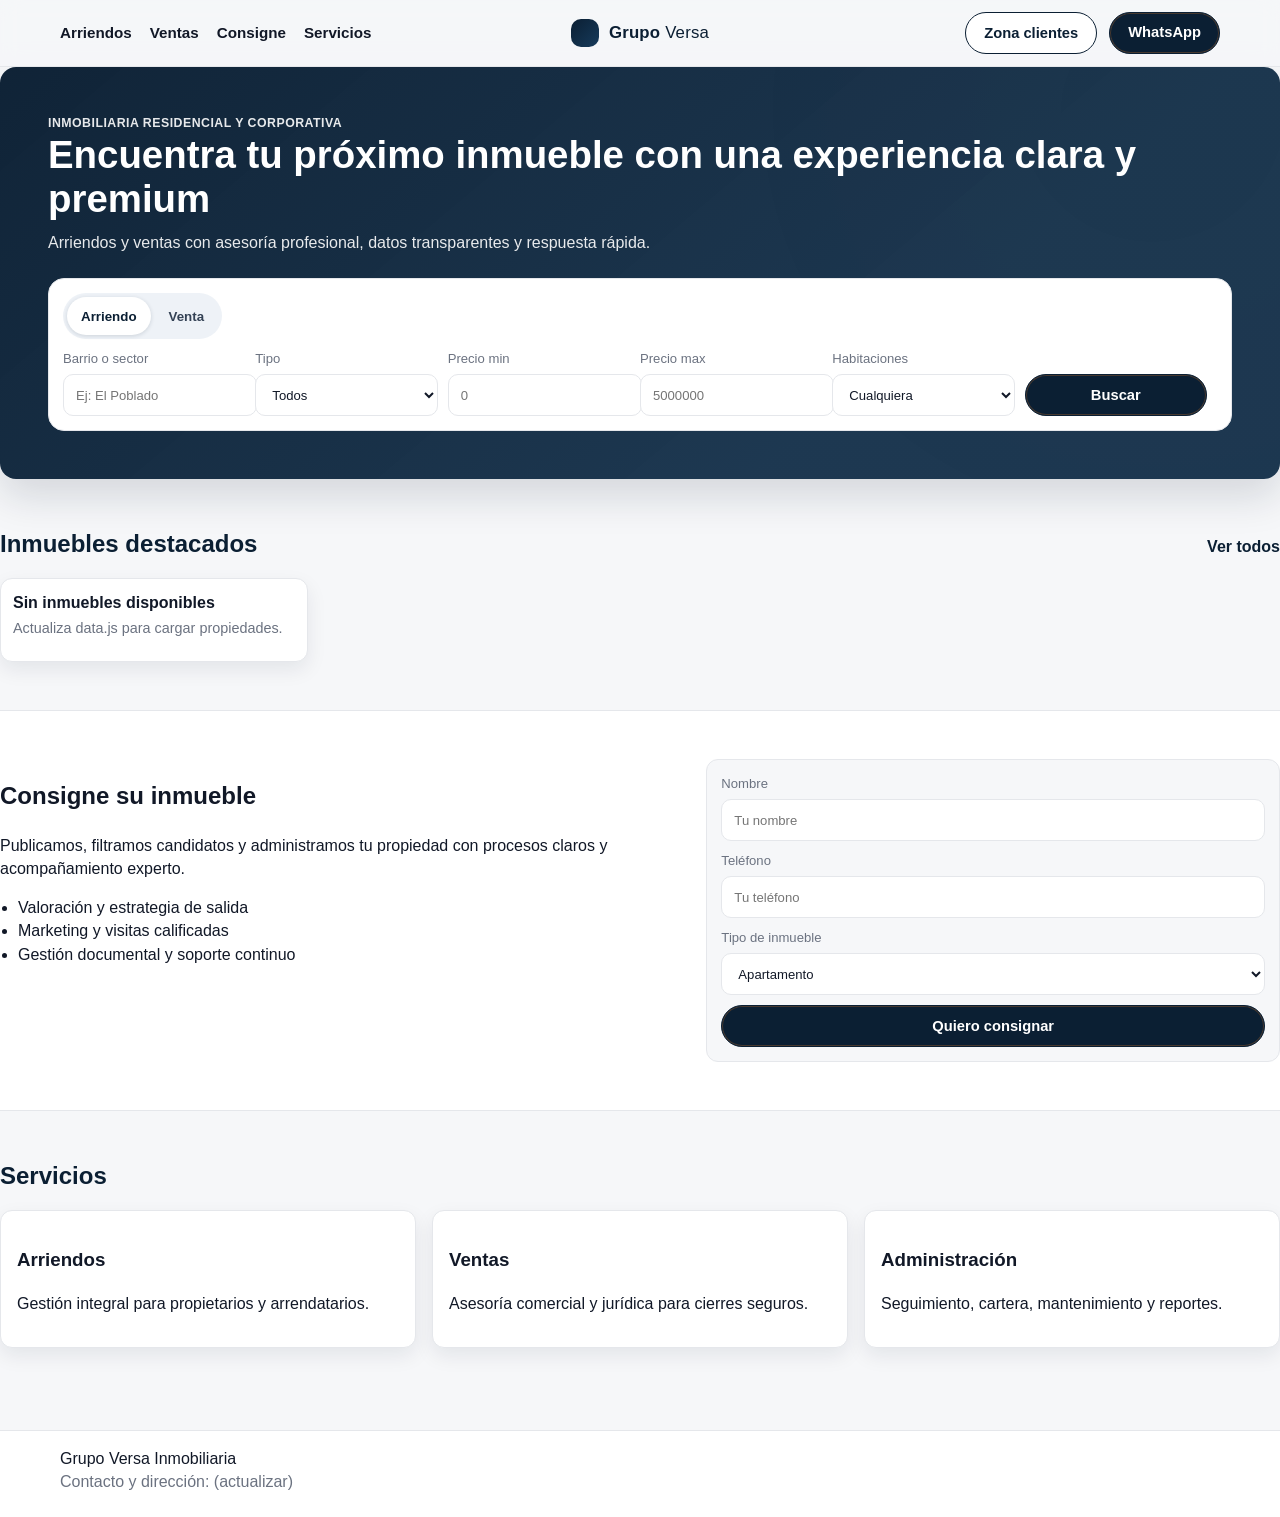
==== commit 1d9016bb: "3" ====
--- a/index.html
+++ b/index.html
@@ -1,188 +1,182 @@
 <!doctype html>
 <html lang="es">
 <head>
-  <link rel="stylesheet" href="./styles.css?v=102">
-  <link rel="stylesheet" href="./styles.css?v=99" />
   <meta charset="UTF-8">
   <meta name="viewport" content="width=device-width, initial-scale=1.0">
-  <title>Grupo Versa | Arriendos y ventas en Cali</title>
-  <link rel="stylesheet" href="./styles.css?v=2">
-  <link rel="icon" type="image/svg+xml" href="assets/favicon.svg">
+  <title>Grupo Versa | Inicio</title>
+  <link rel="stylesheet" href="./styles.css?v=200">
 </head>
-<body>
-<a href="#main" class="skip-link">Saltar al contenido</a>
-<header class="site-header">
-  <div class="container nav-shell">
-    <button id="nav-toggle" class="nav-toggle" type="button" aria-label="Abrir menú">☰</button>
+<body data-page="home">
+  <header class="site-header">
+    <a class="skip-link" href="#main">Saltar al contenido</a>
+    <div class="container header-grid">
+      <button class="menu-toggle" id="openMobileNav" type="button" aria-label="Abrir menú" aria-controls="mobileNavDrawer" aria-expanded="false">☰</button>
 
-    <nav class="nav-left" aria-label="Navegación principal izquierda">
-      <a class="nav-link" href="search.html?gestion=arriendo">Arriendos</a>
-      <a class="nav-link" href="search.html?gestion=venta">Ventas</a>
-      <a class="nav-link" href="#consigne">Consigne</a>
-      <a class="nav-link" href="#servicios">Servicios</a>
+      <nav class="nav-left" aria-label="Principal">
+        <a href="./search.html?tipo=arriendo">Arriendos</a>
+        <a href="./search.html?tipo=venta">Ventas</a>
+        <a href="./index.html#consigne">Consigne</a>
+        <a href="./index.html#servicios">Servicios</a>
+      </nav>
+
+      <a class="brand" href="./index.html" aria-label="Grupo Versa">
+        <span class="brand-mark" aria-hidden="true"></span>
+        <span class="brand-text"><strong>Grupo</strong> Versa</span>
+      </a>
+
+      <div class="nav-right">
+        <button class="btn btn-secondary" id="openClients" type="button" aria-expanded="false" aria-controls="clientsDrawer">Zona clientes</button>
+        <a class="btn btn-primary" href="https://wa.me/57XXXXXXXXXX" target="_blank" rel="noopener">WhatsApp</a>
+      </div>
+    </div>
+  </header>
+
+  <div id="overlay" class="overlay" hidden></div>
+
+  <aside id="clientsDrawer" class="drawer drawer-clients" role="dialog" aria-modal="true" aria-labelledby="clientsDrawerTitle" hidden>
+    <div class="drawer-head">
+      <h2 id="clientsDrawerTitle">Zona clientes</h2>
+      <button class="drawer-close" id="closeClients" type="button" aria-label="Cerrar zona clientes">✕</button>
+    </div>
+    <div class="drawer-grid">
+      <section>
+        <h3>Arrendatarios</h3>
+        <a href="./clients.html#pagar">Pagar arriendo</a>
+        <a href="./clients.html#cupon">Cupón</a>
+        <a href="./clients.html#requisitos">Requisitos</a>
+        <a href="./clients.html#tutoriales">Tutoriales</a>
+      </section>
+      <section>
+        <h3>Propietarios</h3>
+        <a href="./clients.html#estados">Estados de cuenta</a>
+        <a href="./clients.html#certificados">Certificados</a>
+      </section>
+    </div>
+  </aside>
+
+  <aside id="mobileNavDrawer" class="drawer drawer-nav" role="dialog" aria-modal="true" aria-labelledby="mobileNavTitle" hidden>
+    <div class="drawer-head">
+      <h2 id="mobileNavTitle">Menú</h2>
+      <button class="drawer-close" id="closeMobileNav" type="button" aria-label="Cerrar menú">✕</button>
+    </div>
+    <nav class="mobile-links" aria-label="Navegación móvil">
+      <a href="./search.html?tipo=arriendo">Arriendos</a>
+      <a href="./search.html?tipo=venta">Ventas</a>
+      <a href="./index.html#consigne">Consigne</a>
+      <a href="./index.html#servicios">Servicios</a>
+      <a href="./clients.html">Zona clientes</a>
+      <a href="https://wa.me/57XXXXXXXXXX" target="_blank" rel="noopener">WhatsApp</a>
     </nav>
+  </aside>
 
-    <a class="logo" href="index.html"><img class="logo-full" src="assets/logo-horizontal.svg" alt="Grupo Versa">
-    <img class="logo-mark" src="assets/mark.svg" alt="Grupo Versa"></a>
-
-    <div class="nav-right">
-      <div class="dropdown">
-        <button class="btn btn-ghost dropdown-toggle" type="button">Zona clientes</button>
-        <div class="dropdown-menu">
-          <strong>Arrendatarios</strong>
-          <a href="clients.html#pagar">Pagar arriendo</a>
-          <a href="clients.html#cupon">Cupón</a>
-          <a href="clients.html#requisitos">Requisitos</a>
-          <a href="clients.html#tutoriales">Tutoriales</a>
-          <strong>Propietarios</strong>
-          <a href="clients.html#estados">Estados de cuenta</a>
-          <a href="clients.html#certificados">Certificados</a>
-        </div>
-      </div>
-      <a class="btn btn-primary" href="https://wa.me/57XXXXXXXXXX" target="_blank" rel="noopener">WhatsApp</a>
-    </div>
-  </div>
-</header>
-
-<main id="main">
-  <section class="hero">
-    <div class="container hero-shell">
-      <!-- Opción 1: "Encuentra hogar en Cali, sin vueltas." -->
-      <!-- Opción 2 (elegida): "Tu próximo hogar en Cali empieza aquí." -->
-      <h1>Tu próximo hogar en Cali empieza aquí.</h1>
-      <p>Busca por barrio o sector y filtra en segundos con una experiencia clara y premium.</p>
-
-      <div class="tab-row" role="tablist" aria-label="Tipo de gestión">
-        <button class="tab active" type="button" data-gestion-tab="arriendo">Arriendo</button>
-        <button class="tab" type="button" data-gestion-tab="venta">Venta</button>
+  <main id="main">
+    <section class="hero section">
+      <div>
+        <p class="eyebrow">Inmobiliaria residencial y corporativa</p>
+        <h1>Encuentra tu próximo inmueble con una experiencia clara y premium</h1>
+        <p>Arriendos y ventas con asesoría profesional, datos transparentes y respuesta rápida.</p>
       </div>
 
-      <form id="home-search" class="portal-search" aria-label="Buscador de inmuebles en Cali">
-        <input type="hidden" id="gestion" name="gestion" value="arriendo">
-
-        <div class="field">
-          <label for="ciudad">Barrio o sector</label>
-          <input id="ciudad" name="ciudad" list="barrios-cali" placeholder="Ej: Pance, Ciudad Jardín, Granada">
-          <datalist id="barrios-cali">
-            <option value="Pance"></option>
-            <option value="Ciudad Jardín"></option>
-            <option value="Granada"></option>
-            <option value="San Fernando"></option>
-            <option value="Valle del Lili"></option>
-            <option value="Bochalema"></option>
-            <option value="El Peñón"></option>
-          </datalist>
+      <form id="heroSearch" class="search-pill" action="./search.html" method="get">
+        <div class="segmented" role="group" aria-label="Tipo de operación">
+          <button type="button" class="seg-btn is-active" data-seg-value="arriendo" aria-pressed="true">Arriendo</button>
+          <button type="button" class="seg-btn" data-seg-value="venta" aria-pressed="false">Venta</button>
+          <input type="hidden" name="tipo" value="arriendo">
         </div>
 
-        <div class="field">
-          <label for="tipo">Tipo</label>
-          <select id="tipo" name="tipo">
+        <label>
+          <span>Barrio o sector</span>
+          <input type="text" name="q" placeholder="Ej: El Poblado">
+        </label>
+        <label>
+          <span>Tipo</span>
+          <select name="clase">
             <option value="">Todos</option>
-            <option>Apartamento</option>
-            <option>Casa</option>
-            <option>Oficina</option>
-            <option>Local</option>
-            <option>Lote</option>
+            <option value="apartamento">Apartamento</option>
+            <option value="casa">Casa</option>
+            <option value="oficina">Oficina</option>
+            <option value="local">Local</option>
           </select>
-        </div>
-
-        <div class="field">
-          <label for="precioMin">Precio min</label>
-          <input id="precioMin" name="precioMin" type="number" min="0" placeholder="$0">
-        </div>
-
-        <div class="field">
-          <label for="precioMax">Precio max</label>
-          <input id="precioMax" name="precioMax" type="number" min="0" placeholder="Sin tope">
-        </div>
-
-        <div class="field">
-          <label for="habitaciones-home">Habitaciones</label>
-          <select id="habitaciones-home" name="habitaciones">
+        </label>
+        <label>
+          <span>Precio min</span>
+          <input type="number" name="min" placeholder="0" min="0" step="100000">
+        </label>
+        <label>
+          <span>Precio max</span>
+          <input type="number" name="max" placeholder="5000000" min="0" step="100000">
+        </label>
+        <label>
+          <span>Habitaciones</span>
+          <select name="hab">
             <option value="">Cualquiera</option>
             <option value="1">1+</option>
             <option value="2">2+</option>
             <option value="3">3+</option>
             <option value="4">4+</option>
           </select>
+        </label>
+        <button class="btn btn-primary btn-search" type="submit">Buscar</button>
+      </form>
+    </section>
+
+    <section class="section">
+      <div class="section-head">
+        <h2>Inmuebles destacados</h2>
+        <a class="text-link" href="./search.html">Ver todos</a>
+      </div>
+      <div id="featuredGrid" class="cards-grid"></div>
+    </section>
+
+    <section id="consigne" class="section consigne">
+      <div class="consigne-grid">
+        <div>
+          <h2>Consigne su inmueble</h2>
+          <p>Publicamos, filtramos candidatos y administramos tu propiedad con procesos claros y acompañamiento experto.</p>
+          <ul>
+            <li>Valoración y estrategia de salida</li>
+            <li>Marketing y visitas calificadas</li>
+            <li>Gestión documental y soporte continuo</li>
+          </ul>
         </div>
+        <form class="consigne-form">
+          <label>Nombre<input type="text" placeholder="Tu nombre"></label>
+          <label>Teléfono<input type="tel" placeholder="Tu teléfono"></label>
+          <label>Tipo de inmueble<select><option>Apartamento</option><option>Casa</option><option>Oficina</option></select></label>
+          <button class="btn btn-primary" type="button">Quiero consignar</button>
+        </form>
+      </div>
+    </section>
 
-        <button class="btn btn-primary" type="submit">Buscar</button>
-      </form>
+    <section id="servicios" class="section">
+      <div class="section-head">
+        <h2>Servicios</h2>
+      </div>
+      <div class="services-grid">
+        <article class="service-card">
+          <h3>Arriendos</h3>
+          <p>Gestión integral para propietarios y arrendatarios.</p>
+        </article>
+        <article class="service-card">
+          <h3>Ventas</h3>
+          <p>Asesoría comercial y jurídica para cierres seguros.</p>
+        </article>
+        <article class="service-card">
+          <h3>Administración</h3>
+          <p>Seguimiento, cartera, mantenimiento y reportes.</p>
+        </article>
+      </div>
+    </section>
+  </main>
+
+  <footer class="site-footer">
+    <div class="container footer-wrap">
+      <p>Grupo Versa Inmobiliaria</p>
+      <p class="muted">Contacto y dirección: (actualizar)</p>
     </div>
-  </section>
+  </footer>
 
-  <section class="section container">
-    <div class="section-head">
-      <div><h2>Inmuebles destacados</h2><p class="lead">Propiedades seleccionadas con mayor interés en arriendo.</p></div>
-      <a class="btn btn-secondary" href="search.html">Ver todos</a>
-    </div>
-    <div id="featured-list" class="card-grid"></div>
-  </section>
-
-  <section id="consigne" class="section container split">
-    <article class="panel">
-      <h2>Consigne su inmueble</h2>
-      <p class="lead">Llevamos su inmueble al mercado con posicionamiento digital y proceso integral.</p>
-      <ul>
-        <li>✅ Estrategia comercial y captación de demanda calificada.</li>
-        <li>✅ Validación documental y respaldo jurídico.</li>
-        <li>✅ Administración transparente con reportes periódicos.</li>
-      </ul>
-      <a class="btn btn-primary" href="https://wa.me/57XXXXXXXXXX" target="_blank" rel="noopener">Hablar por WhatsApp</a>
-    </article>
-
-    <form id="consign-form" class="panel">
-      <h3>Déjanos tus datos</h3>
-      <label for="nombre">Nombre</label><input id="nombre" required>
-      <label for="celular">Celular</label><input id="celular" required>
-      <label for="email">Email</label><input id="email" type="email" required>
-      <label for="mensaje">Mensaje</label><textarea id="mensaje" rows="4"></textarea>
-      <button class="btn btn-primary" type="submit">Enviar solicitud</button>
-      <p id="consign-notice" class="notice">Recibido, te contactaremos pronto.</p>
-    </form>
-  </section>
-
-  <section id="servicios" class="section container">
-    <div class="section-head"><div><h2>Servicios inmobiliarios</h2><p class="lead">Soluciones para cada etapa del ciclo inmobiliario.</p></div></div>
-    <div class="card-grid">
-      <article class="panel"><h3>Arrendamientos</h3><p>Promoción, colocación y administración integral.</p></article>
-      <article class="panel"><h3>Ventas</h3><p>Comercialización estratégica y negociación asistida.</p></article>
-      <article class="panel"><h3>Avalúos</h3><p>Valoraciones técnicas para decisiones financieras.</p></article>
-      <article class="panel"><h3>Seguros</h3><p>Respaldo para propietario, arrendatario e inmueble.</p></article>
-    </div>
-  </section>
-
-  <section class="section container">
-    <div class="section-head"><div><h2>Confianza respaldada por resultados</h2><p class="lead">Ejecución consistente y relaciones de largo plazo.</p></div></div>
-    <div class="metrics">
-      <article class="panel metric"><strong>18+ años</strong><span>de experiencia regional</span></article>
-      <article class="panel metric"><strong>1.200+</strong><span>inmuebles comercializados</span></article>
-      <article class="panel metric"><strong>94%</strong><span>renovación de contratos</span></article>
-    </div>
-    <div class="split" style="margin-top:14px;">
-      <article class="panel">“Proceso ordenado, transparente y muy profesional en todo momento.” — Arrendatario</article>
-      <article class="panel">“Tenemos tranquilidad total en la administración de nuestros inmuebles.” — Propietario</article>
-    </div>
-    <div class="logos" style="margin-top:10px;"><div class="logo-box">Aliado A</div><div class="logo-box">Aliado B</div><div class="logo-box">Aliado C</div><div class="logo-box">Aliado D</div></div>
-  </section>
-</main>
-
-<footer id="footer" class="footer">
-  <div class="container footer-grid">
-    <div><h4>Grupo Versa</h4><p>Inmobiliaria en Cali, Colombia.</p></div>
-    <div><h4>Contacto</h4><p>+57 300 000 0000</p><p>+57 602 000 0000</p><p>contacto@grupoversa.com.co</p></div>
-    <div><h4>Oficina</h4><p>Dirección placeholder, Cali</p><p>Lun - Vie 8:00 a.m. - 6:00 p.m.</p></div>
-    <div><h4>Redes</h4><a href="#">Instagram</a><a href="#">Facebook</a><a href="#">LinkedIn</a></div>
-  </div>
-</footer>
-
-<div id="toast" class="toast" aria-live="polite"></div>
-<script src="./data.js?v=2"></script>
-<script src="./app.js?v=2"></script>
-  <script src="./data.js?v=99"></script>
-  <script src="./app.js?v=99"></script>
-  <script src="./data.js?v=102"></script>
-  <script src="./app.js?v=102"></script>
+  <script src="./data.js?v=200"></script>
+  <script src="./app.js?v=200"></script>
 </body>
 </html>
--- a/styles.css
+++ b/styles.css
@@ -1,25 +1,16 @@
 :root {
-  --bg: #f6f7f9;
-  --surface: #ffffff;
-  --surface-soft: #fbfcfe;
+  --navy: #0b1f33;
+  --copper: #b76a2a;
+  --offwhite: #f6f7f9;
   --text: #111827;
   --muted: #6b7280;
-  --primary: #0b1f33;
-  --accent: #b76a2a;
   --border: #e5e7eb;
-  --ring: rgba(11, 31, 51, 0.22);
-  --radius-card: 12px;
+  --card: #ffffff;
+  --shadow-sm: 0 8px 20px rgba(11, 31, 51, 0.08);
+  --shadow-md: 0 18px 40px rgba(11, 31, 51, 0.14);
+  --radius: 12px;
   --radius-pill: 28px;
-  --shadow-sm: 0 6px 18px rgba(15, 23, 42, 0.06);
-  --shadow-md: 0 12px 26px rgba(15, 23, 42, 0.1);
-  --container: 1180px;
-  --space-1: 8px;
-  --space-2: 12px;
-  --space-3: 16px;
-  --space-4: 20px;
-  --space-5: 28px;
-  --space-6: 36px;
-  --space-7: 48px;
+  --container-w: 1160px;
 }
 
 *,
@@ -36,10 +27,9 @@
 
 body {
   font-family: "Segoe UI", "Helvetica Neue", Arial, sans-serif;
+  background: var(--offwhite);
   color: var(--text);
-  background: var(--bg);
   line-height: 1.45;
-  text-rendering: optimizeLegibility;
 }
 
 a {
@@ -52,739 +42,35 @@
   display: block;
 }
 
-main,
-section,
+[hidden] {
+  display: none !important;
+}
+
+:focus-visible {
+  outline: 3px solid rgba(11, 31, 51, 0.22);
+  outline-offset: 2px;
+}
+
+.container {
+  width: min(var(--container-w), calc(100% - 2rem));
+  margin-inline: auto;
+}
+
 .section {
-  width: min(var(--container), calc(100% - 2 * var(--space-4)));
-  margin-inline: auto;
-}
-
-section,
-.section {
-  padding-block: var(--space-7);
-}
-
-h1,
-h2,
-h3 {
-  margin: 0 0 var(--space-2);
-  color: var(--primary);
-  line-height: 1.2;
-}
-
-h1 {
-  font-size: clamp(1.8rem, 2.7vw, 3rem);
-  letter-spacing: -0.02em;
-}
-
-h2 {
-  font-size: clamp(1.35rem, 1.9vw, 2rem);
-}
-
-p {
-  margin: 0 0 var(--space-3);
+  padding: 48px 0;
+}
+
+.muted {
   color: var(--muted);
 }
 
-:focus-visible {
-  outline: 3px solid var(--ring);
-  outline-offset: 2px;
-  border-radius: 8px;
-}
-
-.skip-link {
-  position: absolute;
-  left: -9999px;
-  top: 12px;
-  z-index: 9999;
-  background: #ffffff;
-  color: var(--primary);
-  border: 1px solid var(--border);
-  border-radius: 10px;
-  padding: 10px 12px;
-  box-shadow: var(--shadow-sm);
-}
-
-.skip-link:focus {
-  left: 12px;
-}
-
-.site-header {
-  position: sticky;
-  top: 0;
-  z-index: 90;
-  background: rgba(255, 255, 255, 0.92);
-  border-bottom: 1px solid rgba(229, 231, 235, 0.88);
-  backdrop-filter: blur(8px);
-  transition: box-shadow 180ms ease, background-color 180ms ease;
-}
-
-body.scrolled .site-header {
-  box-shadow: var(--shadow-sm);
-  background: rgba(255, 255, 255, 0.98);
-}
-
-.site-header__bar {
-  width: min(var(--container), calc(100% - 2 * var(--space-4)));
-  margin-inline: auto;
-  display: grid;
-  grid-template-columns: 1fr auto 1fr;
-  align-items: center;
-  min-height: 82px;
-  gap: var(--space-4);
-}
-
-.site-header__left,
-.site-header__right {
-  display: flex;
-  align-items: center;
-  gap: var(--space-3);
-}
-
-.site-header__right {
-  justify-content: flex-end;
-}
-
-.site-header__center {
-  justify-self: center;
-}
-
-.site-logo {
-  display: inline-flex;
-  align-items: center;
-  justify-content: center;
-  font-weight: 700;
-  font-size: 1.05rem;
-  color: var(--primary);
-  letter-spacing: 0.02em;
-  white-space: nowrap;
-}
-
-.main-nav {
-  display: flex;
-  align-items: center;
-  gap: var(--space-3);
-}
-
-.main-nav a {
-  color: var(--primary);
-  font-weight: 500;
-  font-size: 0.95rem;
-  padding: 8px 2px;
-  border-bottom: 2px solid transparent;
-}
-
-.main-nav a:hover,
-.main-nav a[aria-current="page"] {
-  border-bottom-color: var(--accent);
-}
-
-.btn {
-  display: inline-flex;
-  align-items: center;
-  justify-content: center;
-  min-height: 42px;
-  border-radius: var(--radius-pill);
-  padding: 0 18px;
-  border: 1px solid transparent;
+.text-link {
+  color: var(--navy);
   font-weight: 600;
-  font-size: 0.92rem;
-  cursor: pointer;
-  transition: background-color 160ms ease, border-color 160ms ease, box-shadow 160ms ease, transform 160ms ease;
-}
-
-.btn:hover {
-  transform: translateY(-1px);
-}
-
-.btn-primary {
-  background: var(--primary);
-  color: #fff;
-  border-color: var(--primary);
-  box-shadow: inset 0 0 0 1px rgba(183, 106, 42, 0.35);
-}
-
-.btn-primary:hover {
-  background: #0a1827;
-}
-
-.btn-secondary {
-  background: #fff;
-  color: var(--primary);
-  border-color: var(--primary);
-}
-
-.btn-secondary:hover {
-  border-color: var(--accent);
-  color: #0a1725;
-}
-
-.dropdown {
-  position: relative;
-}
-
-.dropdown-menu {
-  display: none;
-  position: absolute;
-  top: calc(100% + 10px);
-  right: 0;
-  width: min(92vw, 360px);
-  background: #fff;
-  border: 1px solid var(--border);
-  border-radius: 12px;
-  box-shadow: var(--shadow-md);
-  padding: 12px;
-  z-index: 120;
-}
-
-.dropdown.open .dropdown-menu {
-  display: block;
-}
-
-.dropdown-group {
-  padding: 8px 6px;
-}
-
-.dropdown-group + .dropdown-group {
-  border-top: 1px solid var(--border);
-}
-
-.dropdown-title {
-  color: var(--primary);
-  font-weight: 700;
-  font-size: 0.84rem;
-  margin: 0 0 6px;
-}
-
-.dropdown-menu a {
-  display: block;
-  padding: 8px 8px;
-  border-radius: 8px;
-  color: var(--primary);
-  font-size: 0.92rem;
-}
-
-.dropdown-menu a:hover {
-  background: var(--surface-soft);
-}
-
-.mobile-menu-toggle {
-  display: none;
-  width: 42px;
-  height: 42px;
-  border-radius: 10px;
-  border: 1px solid var(--border);
-  background: #fff;
-  color: var(--primary);
-}
-
-.menu-toggle {
-  display: none;
-}
-
-.mobile-whatsapp {
-  display: none;
-}
-
-.mobile-drawer {
-  position: fixed;
-  inset: 0;
-  z-index: 120;
-  display: none;
-}
-
-.mobile-drawer.is-open {
-  display: block;
-}
-
-.mobile-drawer__backdrop {
-  position: absolute;
-  inset: 0;
-  background: rgba(15, 23, 42, 0.35);
-}
-
-.mobile-drawer__panel {
-  position: absolute;
-  left: 0;
-  top: 0;
-  height: 100%;
-  width: min(86vw, 360px);
-  background: #fff;
-  border-right: 1px solid var(--border);
-  box-shadow: var(--shadow-md);
-  padding: 24px 18px;
-  overflow-y: auto;
-}
-
-.mobile-drawer__panel h3 {
-  font-size: 1rem;
-  margin: 6px 0 16px;
-}
-
-.mobile-drawer__links {
-  display: grid;
-  gap: 4px;
-  margin-bottom: 18px;
-}
-
-.mobile-drawer__links a {
-  color: var(--primary);
-  padding: 10px 12px;
-  border: 1px solid transparent;
-  border-radius: 10px;
-}
-
-.mobile-drawer__links a:hover {
-  background: var(--surface-soft);
-  border-color: var(--border);
-}
-
-.hero,
-.premium-hero {
-  position: relative;
-  border-radius: 16px;
-  margin-top: var(--space-6);
-  background:
-    linear-gradient(140deg, rgba(11, 31, 51, 0.98) 0%, rgba(22, 49, 74, 0.96) 68%),
-    radial-gradient(circle at 90% 10%, rgba(183, 106, 42, 0.22), transparent 44%);
-  color: #f8fafc;
-  padding: clamp(28px, 6vw, 64px);
-  box-shadow: var(--shadow-md);
-}
-
-.hero h1,
-.hero h2,
-.premium-hero h1,
-.premium-hero h2 {
-  color: #fff;
-}
-
-.hero p,
-.premium-hero p {
-  color: rgba(248, 250, 252, 0.88);
-  max-width: 60ch;
-}
-
-.search-pill,
-.search-bar,
-.hero-search,
-form.search-form,
-form[role="search"] {
-  background: #fff;
-  border: 1px solid rgba(255, 255, 255, 0.35);
-  border-radius: 999px;
-  padding: 8px;
-  display: grid;
-  grid-template-columns: auto 1fr auto auto;
-  align-items: center;
-  gap: 10px;
-  box-shadow: 0 8px 22px rgba(3, 10, 19, 0.16);
-  margin-top: 20px;
-}
-
-.segment-control {
-  display: inline-flex;
-  align-items: center;
-  background: #eef2f7;
-  border-radius: 999px;
-  padding: 4px;
-  gap: 4px;
-}
-
-.segment-control button,
-.segment-control .segment {
-  min-height: 40px;
-  border: none;
-  border-radius: 999px;
-  padding: 0 14px;
-  background: transparent;
-  color: #364152;
-  font-weight: 600;
-}
-
-.segment-control .is-active,
-.segment-control button[aria-pressed="true"] {
-  background: #fff;
-  color: var(--primary);
-  box-shadow: 0 1px 4px rgba(15, 23, 42, 0.12);
-}
-
-input,
-select,
-textarea {
-  min-height: 44px;
-  border: 1px solid var(--border);
-  border-radius: 10px;
-  padding: 0 12px;
-  font: inherit;
-  color: var(--text);
-  background: #fff;
-}
-
-input::placeholder,
-textarea::placeholder {
-  color: #9aa4b2;
-}
-
-input:focus,
-select:focus,
-textarea:focus {
-  outline: none;
-  border-color: var(--primary);
-  box-shadow: 0 0 0 4px rgba(11, 31, 51, 0.1);
-}
-
-.search-pill input,
-.search-pill select,
-.search-bar input,
-.search-bar select,
-.hero-search input,
-.hero-search select,
-form.search-form input,
-form.search-form select,
-form[role="search"] input,
-form[role="search"] select {
-  border: none;
-  min-height: 46px;
-  border-radius: 999px;
-  box-shadow: none;
-  background: #fff;
-}
-
-.cards-grid,
-.properties-grid,
-.listings-grid,
-.results-grid,
-.property-grid {
-  display: grid;
-  gap: 20px;
-  grid-template-columns: repeat(auto-fill, minmax(260px, 1fr));
-}
-
-.card,
-.property-card,
-.listing-card,
-.client-card,
-.service-card,
-.feature-card {
-  background: var(--surface);
-  border: 1px solid var(--border);
-  border-radius: var(--radius-card);
-  box-shadow: var(--shadow-sm);
-  overflow: hidden;
-  transition: transform 180ms ease, border-color 180ms ease, box-shadow 180ms ease;
-}
-
-.card:hover,
-.property-card:hover,
-.listing-card:hover {
-  transform: translateY(-4px);
-  border-color: #cbd5e1;
-  box-shadow: var(--shadow-md);
-}
-
-.card-image,
-.property-card__image,
-.listing-card__image,
-.card-media {
-  aspect-ratio: 16 / 10;
-  background:
-    linear-gradient(145deg, #e8edf3, #f8fafc);
-  border-bottom: 1px solid var(--border);
-}
-
-.card-body,
-.property-card__body,
-.listing-card__body {
-  padding: 14px 14px 16px;
-}
-
-.price,
-.listing-price,
-.property-price,
-[data-price] {
-  font-size: 1.28rem;
-  font-weight: 700;
-  color: var(--primary);
-  margin-bottom: 6px;
-}
-
-.card-title,
-.property-title,
-.listing-title {
-  color: #0f172a;
-  font-weight: 600;
-  margin-bottom: 4px;
-}
-
-.card-location,
-.property-location,
-.listing-location {
-  color: var(--muted);
-  font-size: 0.92rem;
-  margin-bottom: 10px;
-}
-
-.specs,
-.spec-row,
-.property-specs,
-.listing-specs {
-  display: flex;
-  flex-wrap: wrap;
-  gap: 10px 14px;
-  color: #334155;
-  font-size: 0.88rem;
-}
-
-.spec-item,
-.spec {
-  display: inline-flex;
-  align-items: center;
-  gap: 6px;
-}
-
-.spec-icon {
-  width: 16px;
-  height: 16px;
-  color: #64748b;
-}
-
-.badge-row,
-.card-badges {
-  position: absolute;
-  top: 10px;
-  left: 10px;
-  display: flex;
-  gap: 8px;
-}
-
-.badge,
-.tag {
-  display: inline-flex;
-  align-items: center;
-  border-radius: 999px;
-  padding: 5px 10px;
-  font-size: 0.74rem;
-  font-weight: 700;
-  letter-spacing: 0.02em;
-  border: 1px solid transparent;
-}
-
-.badge-new {
-  background: #fff;
-  color: var(--primary);
-  border-color: #d9e2ec;
-}
-
-.badge-featured {
-  background: rgba(183, 106, 42, 0.12);
-  color: #7a451b;
-  border-color: rgba(183, 106, 42, 0.4);
-}
-
-.clients-portal,
-.clients-panel {
-  background: #fff;
-  border: 1px solid var(--border);
-  border-radius: var(--radius-card);
-  box-shadow: var(--shadow-sm);
-  padding: var(--space-5);
-}
-
-.clients-groups {
-  display: grid;
-  gap: var(--space-4);
-  grid-template-columns: repeat(auto-fit, minmax(260px, 1fr));
-}
-
-.client-group {
-  border: 1px solid var(--border);
-  background: #fff;
-  border-radius: 12px;
-  padding: 16px;
-}
-
-.client-group h3 {
-  margin-bottom: 8px;
-}
-
-.client-group p {
-  font-size: 0.92rem;
-  margin-bottom: 10px;
-}
-
-.client-group a {
-  display: block;
-  color: var(--primary);
-  font-weight: 500;
-  padding: 8px 0;
-}
-
-.zone-modal {
-  position: fixed;
-  inset: 0;
-  z-index: 130;
-  display: none;
-}
-
-.zone-modal.is-open {
-  display: block;
-}
-
-.zone-modal__backdrop {
-  position: absolute;
-  inset: 0;
-  background: rgba(15, 23, 42, 0.38);
-}
-
-.zone-modal__card {
-  position: relative;
-  width: min(840px, calc(100% - 24px));
-  margin: 9vh auto 0;
-  background: #fff;
-  border: 1px solid var(--border);
-  border-radius: 14px;
-  box-shadow: var(--shadow-md);
-  padding: 18px;
-}
-
-.zone-modal__header {
-  display: flex;
-  align-items: center;
-  justify-content: space-between;
-  gap: 10px;
-  margin-bottom: 14px;
-}
-
-.zone-modal__header h3 {
-  margin: 0;
-}
-
-.zone-modal__close {
-  border: 1px solid var(--border);
-  background: #fff;
-  width: 36px;
-  height: 36px;
-  border-radius: 10px;
-}
-
-.section-title-row {
-  display: flex;
-  align-items: end;
-  justify-content: space-between;
-  gap: 16px;
-  margin-bottom: 20px;
-}
-
-footer {
-  margin-top: var(--space-7);
-  background: #fff;
-  border-top: 1px solid var(--border);
-}
-
-footer .container,
-footer .footer-container {
-  width: min(var(--container), calc(100% - 2 * var(--space-4)));
-  margin-inline: auto;
-  padding: 20px 0 28px;
-}
-
-@media (max-width: 1024px) {
-  .site-header__bar {
-    min-height: 74px;
-  }
-
-  .main-nav a {
-    font-size: 0.9rem;
-  }
-
-  .search-pill,
-  .search-bar,
-  .hero-search,
-  form.search-form,
-  form[role="search"] {
-    grid-template-columns: 1fr;
-    border-radius: 18px;
-    padding: 12px;
-  }
-}
-
-@media (max-width: 767px) {
-  .site-header__bar {
-    grid-template-columns: auto 1fr auto;
-  }
-
-  .site-header__left .main-nav,
-  .site-header__left .nav-main,
-  .site-header__right .btn-secondary,
-  .site-header__right .btn-primary {
-    display: none;
-  }
-
-  .mobile-menu-toggle,
-  .menu-toggle,
-  .mobile-whatsapp {
-    display: inline-flex;
-  }
-
-  .site-header__left {
-    justify-content: flex-start;
-  }
-
-  .site-header__right {
-    justify-content: flex-end;
-  }
-
-  .site-header__center {
-    justify-self: center;
-  }
-
-  .nav-main {
-    display: none;
-  }
-}
-
-@media (min-width: 768px) {
-  .menu-toggle,
-  .mobile-menu-toggle {
-    display: none !important;
-  }
-
-  .nav-main {
-    display: flex;
-  }
-}
-
-@media (max-width: 640px) {
-  section,
-  .section {
-    padding-block: 36px;
-  }
-
-  .hero,
-  .premium-hero {
-    margin-top: 20px;
-    padding: 24px 16px;
-    border-radius: 12px;
-  }
-
-  .cards-grid,
-  .properties-grid,
-  .listings-grid,
-  .results-grid,
-  .property-grid {
-    grid-template-columns: 1fr;
-  }
-}
-
-:root {
-  --navy: #0b1f33;
-  --card: #ffffff;
-}
-
-.container {
-  width: min(var(--container), calc(100% - 2 * var(--space-4)));
-  margin-inline: auto;
+}
+
+.text-link:hover {
+  text-decoration: underline;
 }
 
 .site-header {
@@ -804,18 +90,46 @@
   padding: 12px 0;
 }
 
+.skip-link {
+  position: absolute;
+  left: -9999px;
+  top: 12px;
+  z-index: 9999;
+  background: #fff;
+  color: var(--navy);
+  border: 1px solid var(--border);
+  border-radius: 12px;
+  padding: 10px 12px;
+  box-shadow: var(--shadow-md);
+}
+
+.skip-link:focus {
+  left: 12px;
+}
+
+.menu-toggle {
+  display: none;
+  justify-self: start;
+  border: 1px solid var(--border);
+  border-radius: 12px;
+  background: var(--card);
+  padding: 8px 10px;
+  box-shadow: var(--shadow-sm);
+  color: var(--navy);
+  cursor: pointer;
+}
+
 .nav-left {
   justify-self: start;
   display: flex;
+  align-items: center;
   gap: 18px;
-  align-items: center;
 }
 
 .nav-left a {
+  font-size: 0.95rem;
+  font-weight: 600;
   color: var(--text);
-  text-decoration: none;
-  font-weight: 600;
-  font-size: 0.95rem;
 }
 
 .nav-left a:hover {
@@ -824,10 +138,9 @@
 
 .brand {
   justify-self: center;
-  display: flex;
+  display: inline-flex;
   align-items: center;
   gap: 10px;
-  text-decoration: none;
   color: var(--navy);
 }
 
@@ -850,140 +163,553 @@
   gap: 12px;
 }
 
-.menu-toggle {
-  display: none;
-  border: 1px solid var(--border);
+.btn {
+  min-height: 42px;
+  border-radius: var(--radius-pill);
+  padding: 0 18px;
+  border: 1px solid transparent;
+  font-weight: 700;
+  font-size: 0.92rem;
+  display: inline-flex;
+  align-items: center;
+  justify-content: center;
+  cursor: pointer;
+  transition: transform 160ms ease, box-shadow 160ms ease, background-color 160ms ease;
+}
+
+.btn:hover {
+  transform: translateY(-1px);
+}
+
+.btn-secondary {
+  background: #fff;
+  border-color: var(--navy);
+  color: var(--navy);
+}
+
+.btn-primary {
+  background: var(--navy);
+  color: #fff;
+  border-color: var(--navy);
+  box-shadow: inset 0 0 0 1px rgba(183, 106, 42, 0.35);
+}
+
+.btn-primary:hover {
+  background: #081827;
+}
+
+.overlay {
+  position: fixed;
+  inset: 0;
+  background: rgba(0, 0, 0, 0.38);
+  z-index: 70;
+}
+
+.drawer {
+  position: fixed;
+  top: 0;
+  right: 0;
+  height: 100%;
+  width: min(420px, 92vw);
   background: var(--card);
+  border-left: 1px solid var(--border);
+  box-shadow: var(--shadow-md);
+  z-index: 80;
+  padding: 18px;
+  overflow-y: auto;
+}
+
+.drawer-nav {
+  left: 0;
+  right: auto;
+  width: min(360px, 86vw);
+  border-left: 0;
+  border-right: 1px solid var(--border);
+}
+
+.drawer-head {
+  display: flex;
+  align-items: center;
+  justify-content: space-between;
+  margin-bottom: 14px;
+}
+
+.drawer-head h2 {
+  margin: 0;
+  color: var(--navy);
+  font-size: 1.15rem;
+}
+
+.drawer-close {
+  width: 36px;
+  height: 36px;
+  border: 1px solid var(--border);
+  border-radius: 10px;
+  background: #fff;
+  color: var(--navy);
+  cursor: pointer;
+}
+
+.drawer-grid {
+  display: grid;
+  gap: 12px;
+  grid-template-columns: 1fr 1fr;
+}
+
+.drawer-grid section {
+  border: 1px solid var(--border);
   border-radius: 12px;
-  padding: 8px 10px;
-  box-shadow: var(--shadow-sm);
-}
-
-@media (max-width: 767px) {
-  .header-grid {
-    grid-template-columns: auto 1fr auto;
-  }
-
-  .nav-left {
-    display: none;
-  }
-
-  .menu-toggle {
-    display: inline-flex;
-    justify-self: start;
-  }
-
-  .brand {
-    justify-self: center;
-  }
-}
-
-.skip-link {
-  position: absolute;
-  left: -9999px;
-  top: 12px;
-  z-index: 9999;
-  background: #fff;
-  color: var(--navy);
-  padding: 10px 12px;
-  border-radius: 12px;
-  box-shadow: var(--shadow-md);
-  border: 1px solid var(--border);
-}
-
-.skip-link:focus {
-  left: 12px;
-}
-
-.dropdown {
-  position: relative;
-}
-
-.dropdown-menu {
-  display: none;
-  position: absolute;
-  right: 0;
-  top: calc(100% + 10px);
-  width: min(520px, 92vw);
-  background: var(--card);
-  border: 1px solid var(--border);
-  border-radius: 14px;
-  box-shadow: var(--shadow-md);
-  padding: 16px;
-}
-
-.dropdown.open .dropdown-menu {
-  display: block;
-}
-
-.zc-grid {
-  display: grid;
-  grid-template-columns: 1fr 1fr;
-  gap: 14px;
-}
-
-.zc-title {
-  font-weight: 800;
-  margin-bottom: 8px;
-  color: var(--navy);
-}
-
-.dropdown-menu a {
+  padding: 10px;
+}
+
+.drawer-grid h3 {
+  margin: 0 0 8px;
+  color: var(--navy);
+  font-size: 0.95rem;
+}
+
+.drawer-grid a,
+.mobile-links a {
   display: block;
   padding: 8px 10px;
   border-radius: 10px;
   color: var(--text);
-  text-decoration: none;
-}
-
-.dropdown-menu a:hover {
-  background: rgba(11, 31, 51, 0.06);
-}
-
-.mobile-drawer {
-  position: fixed;
-  inset: 0;
-  background: rgba(0, 0, 0, 0.4);
-  display: flex;
-  justify-content: flex-start;
-  align-items: stretch;
-}
-
-.mobile-drawer[hidden] {
-  display: none !important;
-}
-
-.mobile-drawer-card {
-  width: min(360px, 86vw);
-  background: var(--card);
-  padding: 14px;
-  border-right: 1px solid var(--border);
-  box-shadow: var(--shadow-md);
-}
-
-.mobile-drawer-head {
-  display: flex;
-  justify-content: space-between;
-  align-items: center;
-  margin-bottom: 10px;
-}
-
-.drawer-close {
-  border: 1px solid var(--border);
-  background: #fff;
-  border-radius: 12px;
-  padding: 6px 10px;
-}
-
-.mobile-links a {
-  display: block;
-  padding: 10px 10px;
-  border-radius: 12px;
-  text-decoration: none;
-  color: var(--text);
-  font-weight: 650;
-}
-
+}
+
+.drawer-grid a:hover,
 .mobile-links a:hover {
   background: rgba(11, 31, 51, 0.06);
 }
+
+.hero {
+  display: grid;
+  gap: 24px;
+  border-radius: 16px;
+  background:
+    linear-gradient(140deg, rgba(11, 31, 51, 0.98) 0%, rgba(20, 48, 74, 0.96) 70%),
+    radial-gradient(circle at 90% 10%, rgba(183, 106, 42, 0.2), transparent 45%);
+  color: #fff;
+  padding: clamp(22px, 4vw, 48px);
+  box-shadow: var(--shadow-md);
+}
+
+.hero h1 {
+  margin: 0 0 10px;
+  font-size: clamp(1.8rem, 3vw, 2.8rem);
+  line-height: 1.15;
+}
+
+.hero p {
+  margin: 0;
+  color: rgba(255, 255, 255, 0.9);
+}
+
+.eyebrow {
+  color: rgba(255, 255, 255, 0.85);
+  font-weight: 700;
+  text-transform: uppercase;
+  letter-spacing: 0.04em;
+  font-size: 0.77rem;
+  margin-bottom: 10px;
+}
+
+.search-pill {
+  background: #fff;
+  border: 1px solid var(--border);
+  border-radius: 16px;
+  padding: 14px;
+  display: grid;
+  grid-template-columns: repeat(6, minmax(130px, 1fr)) auto;
+  gap: 10px;
+  align-items: end;
+}
+
+.segmented {
+  grid-column: 1 / -1;
+  display: inline-flex;
+  width: fit-content;
+  background: #eef2f7;
+  border-radius: var(--radius-pill);
+  padding: 4px;
+  gap: 4px;
+}
+
+.seg-btn {
+  border: 0;
+  background: transparent;
+  color: #344255;
+  border-radius: var(--radius-pill);
+  min-height: 38px;
+  padding: 0 14px;
+  cursor: pointer;
+  font-weight: 700;
+}
+
+.seg-btn.is-active {
+  background: #fff;
+  color: var(--navy);
+  box-shadow: 0 1px 4px rgba(11, 31, 51, 0.15);
+}
+
+label {
+  display: grid;
+  gap: 6px;
+  font-size: 0.82rem;
+  color: var(--muted);
+}
+
+input,
+select {
+  min-height: 42px;
+  border: 1px solid var(--border);
+  border-radius: 10px;
+  background: #fff;
+  color: var(--text);
+  padding: 0 12px;
+  font: inherit;
+}
+
+input:focus,
+select:focus {
+  border-color: var(--navy);
+  outline: 0;
+  box-shadow: 0 0 0 4px rgba(11, 31, 51, 0.1);
+}
+
+.btn-search {
+  width: 100%;
+}
+
+.section-head {
+  display: flex;
+  align-items: baseline;
+  justify-content: space-between;
+  gap: 16px;
+  margin-bottom: 16px;
+}
+
+.section-head h1,
+.section-head h2 {
+  margin: 0;
+  color: var(--navy);
+}
+
+.cards-grid {
+  display: grid;
+  gap: 16px;
+  grid-template-columns: repeat(auto-fill, minmax(250px, 1fr));
+}
+
+.listing-card,
+.service-card,
+.client-card,
+.about-card {
+  background: var(--card);
+  border: 1px solid var(--border);
+  border-radius: var(--radius);
+  box-shadow: var(--shadow-sm);
+}
+
+.listing-card {
+  overflow: hidden;
+}
+
+.listing-media {
+  aspect-ratio: 16 / 10;
+  background: linear-gradient(145deg, #e8edf4, #f9fbfd);
+}
+
+.listing-media img {
+  width: 100%;
+  height: 100%;
+  object-fit: cover;
+}
+
+.listing-body {
+  padding: 12px;
+}
+
+.listing-price {
+  color: var(--navy);
+  font-size: 1.25rem;
+  font-weight: 800;
+  margin-bottom: 2px;
+}
+
+.listing-title {
+  margin: 0 0 4px;
+  font-size: 1rem;
+}
+
+.listing-location {
+  margin: 0 0 10px;
+  color: var(--muted);
+  font-size: 0.9rem;
+}
+
+.listing-specs {
+  display: flex;
+  flex-wrap: wrap;
+  gap: 10px;
+  font-size: 0.86rem;
+  color: #334155;
+}
+
+.spec {
+  display: inline-flex;
+  gap: 6px;
+  align-items: center;
+}
+
+.badge-row {
+  position: absolute;
+  top: 10px;
+  left: 10px;
+  display: flex;
+  gap: 8px;
+}
+
+.badge {
+  border-radius: 999px;
+  padding: 4px 10px;
+  font-size: 0.74rem;
+  font-weight: 800;
+}
+
+.badge-new {
+  background: #fff;
+  color: var(--navy);
+  border: 1px solid #d5dbe3;
+}
+
+.badge-featured {
+  background: rgba(183, 106, 42, 0.14);
+  color: #7a451b;
+  border: 1px solid rgba(183, 106, 42, 0.42);
+}
+
+.consigne {
+  background: #fff;
+  border-top: 1px solid var(--border);
+  border-bottom: 1px solid var(--border);
+}
+
+.consigne-grid {
+  display: grid;
+  grid-template-columns: 1.2fr 1fr;
+  gap: 18px;
+}
+
+.consigne-grid ul {
+  margin: 14px 0 0;
+  padding-left: 18px;
+}
+
+.consigne-form {
+  background: var(--offwhite);
+  border: 1px solid var(--border);
+  border-radius: 12px;
+  padding: 14px;
+  display: grid;
+  gap: 10px;
+}
+
+.services-grid,
+.clients-grid,
+.about-grid {
+  display: grid;
+  grid-template-columns: repeat(3, minmax(0, 1fr));
+  gap: 16px;
+}
+
+.service-card,
+.client-card,
+.about-card {
+  padding: 16px;
+}
+
+.client-card a {
+  display: block;
+  margin-top: 6px;
+  color: var(--navy);
+}
+
+.search-section {
+  padding-top: 24px;
+}
+
+.filters-sticky {
+  position: sticky;
+  top: 78px;
+  z-index: 10;
+  background: #fff;
+  border: 1px solid var(--border);
+  border-radius: 12px;
+  box-shadow: var(--shadow-sm);
+  padding: 12px;
+  display: grid;
+  grid-template-columns: repeat(6, minmax(120px, 1fr)) auto;
+  gap: 10px;
+  margin-bottom: 16px;
+}
+
+.results-shell {
+  display: grid;
+  grid-template-columns: minmax(0, 1.6fr) minmax(300px, 1fr);
+  gap: 16px;
+  align-items: start;
+}
+
+.results-pane {
+  min-width: 0;
+}
+
+.map-pane {
+  position: sticky;
+  top: 188px;
+}
+
+.map-mock {
+  background: #fff;
+  border: 1px solid var(--border);
+  border-radius: 12px;
+  min-height: 420px;
+  box-shadow: var(--shadow-sm);
+  padding: 16px;
+  color: var(--muted);
+}
+
+.mobile-map-toggle {
+  display: none;
+}
+
+.site-footer {
+  margin-top: 34px;
+  background: #fff;
+  border-top: 1px solid var(--border);
+}
+
+.footer-wrap {
+  padding: 16px 0 24px;
+}
+
+.footer-wrap p {
+  margin: 0;
+}
+
+body.modal-open {
+  overflow: hidden;
+}
+
+@media (max-width: 1080px) {
+  .search-pill {
+    grid-template-columns: repeat(3, minmax(140px, 1fr));
+  }
+
+  .filters-sticky {
+    grid-template-columns: repeat(3, minmax(130px, 1fr));
+  }
+}
+
+@media (max-width: 900px) {
+  .results-shell {
+    grid-template-columns: 1fr;
+  }
+
+  .map-pane {
+    position: static;
+  }
+
+  .services-grid,
+  .clients-grid,
+  .about-grid {
+    grid-template-columns: 1fr 1fr;
+  }
+
+  .consigne-grid {
+    grid-template-columns: 1fr;
+  }
+}
+
+@media (max-width: 767px) {
+  .header-grid {
+    grid-template-columns: auto 1fr auto;
+  }
+
+  .nav-left {
+    display: none;
+  }
+
+  .menu-toggle {
+    display: inline-flex;
+  }
+
+  .brand {
+    justify-self: center;
+  }
+
+  .nav-right .btn-secondary {
+    display: none;
+  }
+
+  .search-pill {
+    grid-template-columns: 1fr;
+  }
+
+  .filters-sticky {
+    position: static;
+    grid-template-columns: 1fr;
+  }
+
+  .map-pane {
+    display: none;
+  }
+
+  body.show-map .map-pane {
+    display: block;
+  }
+
+  body.show-map .results-pane {
+    display: none;
+  }
+
+  .mobile-map-toggle {
+    display: inline-flex;
+    gap: 4px;
+    position: fixed;
+    left: 50%;
+    transform: translateX(-50%);
+    bottom: 14px;
+    z-index: 35;
+    background: #fff;
+    border: 1px solid var(--border);
+    border-radius: 999px;
+    padding: 4px;
+    box-shadow: var(--shadow-md);
+  }
+
+  .mobile-map-toggle button {
+    border: 0;
+    background: transparent;
+    min-height: 34px;
+    border-radius: 999px;
+    padding: 0 12px;
+    color: #415066;
+    font-weight: 700;
+  }
+
+  .mobile-map-toggle .is-active {
+    background: var(--navy);
+    color: #fff;
+  }
+
+  .drawer-grid {
+    grid-template-columns: 1fr;
+  }
+
+  .services-grid,
+  .clients-grid,
+  .about-grid {
+    grid-template-columns: 1fr;
+  }
+}
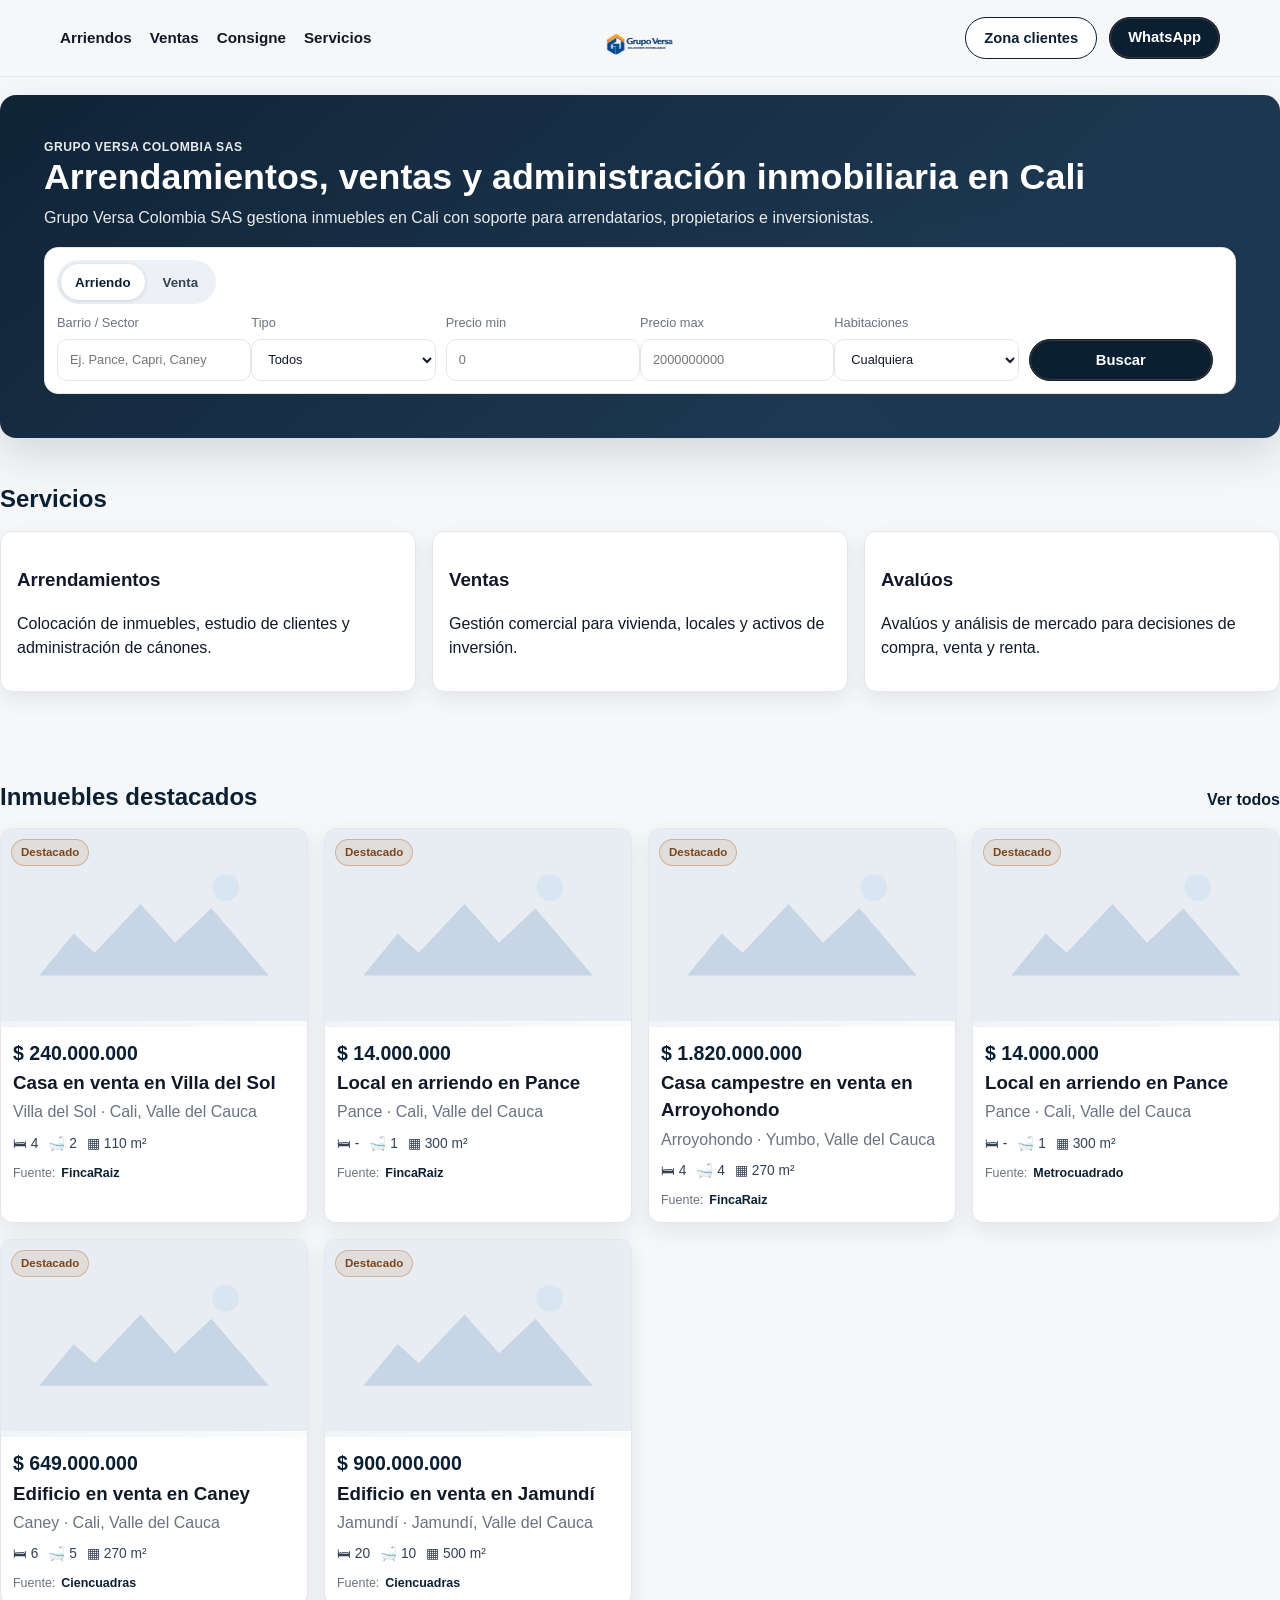
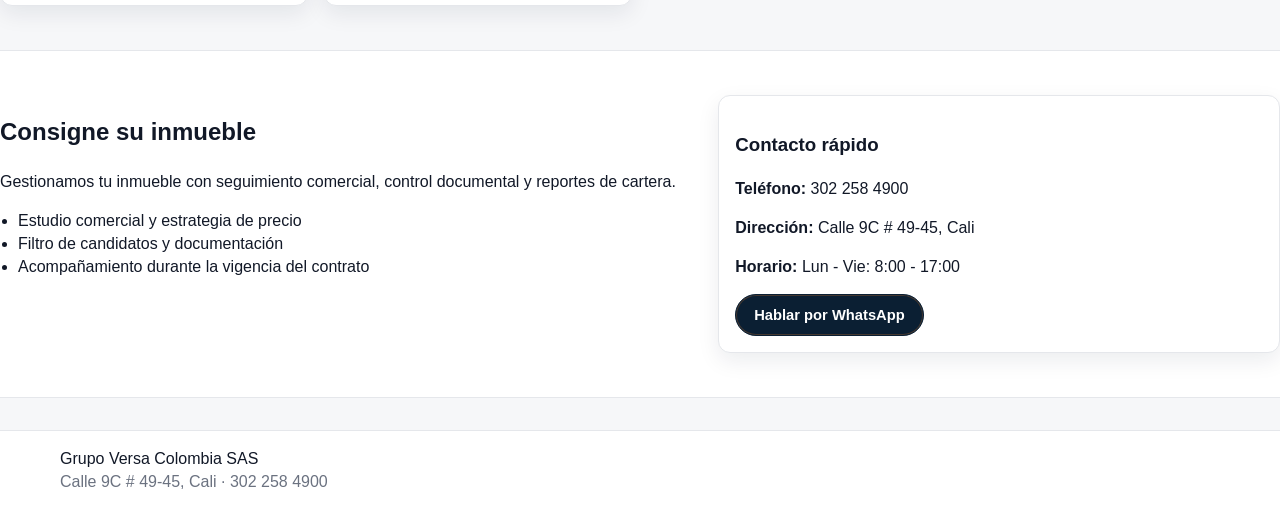
==== commit 4a7dc0c3: "4" ====
--- a/index.html
+++ b/index.html
@@ -4,7 +4,8 @@
   <meta charset="UTF-8">
   <meta name="viewport" content="width=device-width, initial-scale=1.0">
   <title>Grupo Versa | Inicio</title>
-  <link rel="stylesheet" href="./styles.css?v=200">
+  <link rel="preload" href="./content.json?v=102" as="fetch" crossorigin="anonymous">
+  <link rel="stylesheet" href="./styles.css?v=102">
 </head>
 <body data-page="home">
   <header class="site-header">
@@ -13,20 +14,19 @@
       <button class="menu-toggle" id="openMobileNav" type="button" aria-label="Abrir menú" aria-controls="mobileNavDrawer" aria-expanded="false">☰</button>
 
       <nav class="nav-left" aria-label="Principal">
-        <a href="./search.html?tipo=arriendo">Arriendos</a>
-        <a href="./search.html?tipo=venta">Ventas</a>
+        <a href="./search.html?operacion=arriendo">Arriendos</a>
+        <a href="./search.html?operacion=venta">Ventas</a>
         <a href="./index.html#consigne">Consigne</a>
         <a href="./index.html#servicios">Servicios</a>
       </nav>
 
       <a class="brand" href="./index.html" aria-label="Grupo Versa">
-        <span class="brand-mark" aria-hidden="true"></span>
-        <span class="brand-text"><strong>Grupo</strong> Versa</span>
+        <img class="brand-logo" src="./assets/logo-grupo-versa.png" alt="Grupo Versa">
       </a>
 
       <div class="nav-right">
         <button class="btn btn-secondary" id="openClients" type="button" aria-expanded="false" aria-controls="clientsDrawer">Zona clientes</button>
-        <a class="btn btn-primary" href="https://wa.me/57XXXXXXXXXX" target="_blank" rel="noopener">WhatsApp</a>
+        <a class="btn btn-primary" data-bind="contact.whatsapp" data-bind-attr="href" href="https://wa.me/573022584900" target="_blank" rel="noopener">WhatsApp</a>
       </div>
     </div>
   </header>
@@ -41,15 +41,15 @@
     <div class="drawer-grid">
       <section>
         <h3>Arrendatarios</h3>
-        <a href="./clients.html#pagar">Pagar arriendo</a>
-        <a href="./clients.html#cupon">Cupón</a>
-        <a href="./clients.html#requisitos">Requisitos</a>
-        <a href="./clients.html#tutoriales">Tutoriales</a>
+        <a data-bind="clientsZone.arrendatarios[0].url" data-bind-attr="href" href="./clients.html#pagar">Pagar arriendo</a>
+        <a data-bind="clientsZone.arrendatarios[1].url" data-bind-attr="href" href="./clients.html#cupon">Cupón</a>
+        <a data-bind="clientsZone.arrendatarios[2].url" data-bind-attr="href" href="./clients.html#requisitos">Requisitos</a>
+        <a data-bind="clientsZone.arrendatarios[3].url" data-bind-attr="href" href="./clients.html#tutoriales">Tutoriales</a>
       </section>
       <section>
         <h3>Propietarios</h3>
-        <a href="./clients.html#estados">Estados de cuenta</a>
-        <a href="./clients.html#certificados">Certificados</a>
+        <a data-bind="clientsZone.propietarios[0].url" data-bind-attr="href" href="./clients.html#estados">Estados de cuenta</a>
+        <a data-bind="clientsZone.propietarios[1].url" data-bind-attr="href" href="./clients.html#certificados">Certificados</a>
       </section>
     </div>
   </aside>
@@ -60,51 +60,51 @@
       <button class="drawer-close" id="closeMobileNav" type="button" aria-label="Cerrar menú">✕</button>
     </div>
     <nav class="mobile-links" aria-label="Navegación móvil">
-      <a href="./search.html?tipo=arriendo">Arriendos</a>
-      <a href="./search.html?tipo=venta">Ventas</a>
+      <a href="./search.html?operacion=arriendo">Arriendos</a>
+      <a href="./search.html?operacion=venta">Ventas</a>
       <a href="./index.html#consigne">Consigne</a>
       <a href="./index.html#servicios">Servicios</a>
       <a href="./clients.html">Zona clientes</a>
-      <a href="https://wa.me/57XXXXXXXXXX" target="_blank" rel="noopener">WhatsApp</a>
+      <a data-bind="contact.whatsapp" data-bind-attr="href" href="https://wa.me/573022584900" target="_blank" rel="noopener">WhatsApp</a>
     </nav>
   </aside>
 
   <main id="main">
-    <section class="hero section">
-      <div>
-        <p class="eyebrow">Inmobiliaria residencial y corporativa</p>
-        <h1>Encuentra tu próximo inmueble con una experiencia clara y premium</h1>
-        <p>Arriendos y ventas con asesoría profesional, datos transparentes y respuesta rápida.</p>
+    <section class="section hero">
+      <div class="hero-copy">
+        <p class="eyebrow" data-bind="brand.name">Grupo Versa Colombia SAS</p>
+        <h1 data-bind="hero.headline">Arrendamientos, ventas y administración de inmuebles en Cali</h1>
+        <p data-bind="hero.subheadline">Gestionamos tu inmueble con procesos claros, soporte profesional y acompañamiento comercial.</p>
       </div>
 
-      <form id="heroSearch" class="search-pill" action="./search.html" method="get">
-        <div class="segmented" role="group" aria-label="Tipo de operación">
+      <form class="search-pill" id="heroSearch" action="./search.html" method="get">
+        <div class="segmented" role="group" aria-label="Operación">
           <button type="button" class="seg-btn is-active" data-seg-value="arriendo" aria-pressed="true">Arriendo</button>
           <button type="button" class="seg-btn" data-seg-value="venta" aria-pressed="false">Venta</button>
-          <input type="hidden" name="tipo" value="arriendo">
+          <input type="hidden" name="operacion" value="arriendo">
         </div>
-
         <label>
-          <span>Barrio o sector</span>
-          <input type="text" name="q" placeholder="Ej: El Poblado">
+          <span>Barrio / Sector</span>
+          <input type="text" name="q" placeholder="Ej. Pance, Capri, Caney">
         </label>
         <label>
           <span>Tipo</span>
-          <select name="clase">
+          <select name="tipo">
             <option value="">Todos</option>
             <option value="apartamento">Apartamento</option>
             <option value="casa">Casa</option>
+            <option value="local">Local</option>
             <option value="oficina">Oficina</option>
-            <option value="local">Local</option>
+            <option value="lote">Lote</option>
           </select>
         </label>
         <label>
           <span>Precio min</span>
-          <input type="number" name="min" placeholder="0" min="0" step="100000">
+          <input type="number" name="min" placeholder="0">
         </label>
         <label>
           <span>Precio max</span>
-          <input type="number" name="max" placeholder="5000000" min="0" step="100000">
+          <input type="number" name="max" placeholder="2000000000">
         </label>
         <label>
           <span>Habitaciones</span>
@@ -116,8 +116,28 @@
             <option value="4">4+</option>
           </select>
         </label>
-        <button class="btn btn-primary btn-search" type="submit">Buscar</button>
+        <button type="submit" class="btn btn-primary btn-search">Buscar</button>
       </form>
+    </section>
+
+    <section id="servicios" class="section">
+      <div class="section-head">
+        <h2>Servicios</h2>
+      </div>
+      <div class="services-grid">
+        <article class="service-card">
+          <h3 data-bind="services[0].title">Arrendamientos</h3>
+          <p data-bind="services[0].description">Gestión integral de colocación y administración.</p>
+        </article>
+        <article class="service-card">
+          <h3 data-bind="services[1].title">Ventas</h3>
+          <p data-bind="services[1].description">Acompañamiento comercial y jurídico.</p>
+        </article>
+        <article class="service-card">
+          <h3 data-bind="services[2].title">Avalúos</h3>
+          <p data-bind="services[2].description">Valoraciones con criterios técnicos.</p>
+        </article>
+      </div>
     </section>
 
     <section class="section">
@@ -130,40 +150,21 @@
 
     <section id="consigne" class="section consigne">
       <div class="consigne-grid">
-        <div>
+        <article>
           <h2>Consigne su inmueble</h2>
-          <p>Publicamos, filtramos candidatos y administramos tu propiedad con procesos claros y acompañamiento experto.</p>
+          <p data-bind="clientsZone.ownerPitch">Publicamos y administramos tu inmueble con indicadores claros y comunicación constante.</p>
           <ul>
-            <li>Valoración y estrategia de salida</li>
-            <li>Marketing y visitas calificadas</li>
-            <li>Gestión documental y soporte continuo</li>
+            <li>Estudio comercial y estrategia de precio</li>
+            <li>Filtro de candidatos y documentación</li>
+            <li>Acompañamiento durante la vigencia del contrato</li>
           </ul>
-        </div>
-        <form class="consigne-form">
-          <label>Nombre<input type="text" placeholder="Tu nombre"></label>
-          <label>Teléfono<input type="tel" placeholder="Tu teléfono"></label>
-          <label>Tipo de inmueble<select><option>Apartamento</option><option>Casa</option><option>Oficina</option></select></label>
-          <button class="btn btn-primary" type="button">Quiero consignar</button>
-        </form>
-      </div>
-    </section>
-
-    <section id="servicios" class="section">
-      <div class="section-head">
-        <h2>Servicios</h2>
-      </div>
-      <div class="services-grid">
-        <article class="service-card">
-          <h3>Arriendos</h3>
-          <p>Gestión integral para propietarios y arrendatarios.</p>
         </article>
-        <article class="service-card">
-          <h3>Ventas</h3>
-          <p>Asesoría comercial y jurídica para cierres seguros.</p>
-        </article>
-        <article class="service-card">
-          <h3>Administración</h3>
-          <p>Seguimiento, cartera, mantenimiento y reportes.</p>
+        <article class="consigne-card">
+          <h3>Contacto rápido</h3>
+          <p><strong>Teléfono:</strong> <span data-bind="contact.phones[0]">302 258 4900</span></p>
+          <p><strong>Dirección:</strong> <span data-bind="contact.address">Calle 9C # 49-45, Cali</span></p>
+          <p><strong>Horario:</strong> <span data-bind="contact.hours">Lun - Vie: 8:00 - 17:00</span></p>
+          <a class="btn btn-primary" data-bind="contact.whatsapp" data-bind-attr="href" href="https://wa.me/573022584900" target="_blank" rel="noopener">Hablar por WhatsApp</a>
         </article>
       </div>
     </section>
@@ -171,12 +172,12 @@
 
   <footer class="site-footer">
     <div class="container footer-wrap">
-      <p>Grupo Versa Inmobiliaria</p>
-      <p class="muted">Contacto y dirección: (actualizar)</p>
+      <p data-bind="brand.name">Grupo Versa Colombia SAS</p>
+      <p class="muted"><span data-bind="contact.address">Calle 9C # 49-45, Cali</span> · <span data-bind="contact.phones[0]">302 258 4900</span></p>
     </div>
   </footer>
 
-  <script src="./data.js?v=200"></script>
-  <script src="./app.js?v=200"></script>
+  <script src="./data.js?v=102"></script>
+  <script src="./app.js?v=102"></script>
 </body>
 </html>
--- a/styles.css
+++ b/styles.css
@@ -6,11 +6,11 @@
   --muted: #6b7280;
   --border: #e5e7eb;
   --card: #ffffff;
-  --shadow-sm: 0 8px 20px rgba(11, 31, 51, 0.08);
-  --shadow-md: 0 18px 40px rgba(11, 31, 51, 0.14);
-  --radius: 12px;
+  --shadow-sm: 0 8px 22px rgba(11, 31, 51, 0.08);
+  --shadow-md: 0 18px 44px rgba(11, 31, 51, 0.14);
+  --radius-card: 12px;
   --radius-pill: 28px;
-  --container-w: 1160px;
+  --container: 1160px;
 }
 
 *,
@@ -27,8 +27,8 @@
 
 body {
   font-family: "Segoe UI", "Helvetica Neue", Arial, sans-serif;
+  color: var(--text);
   background: var(--offwhite);
-  color: var(--text);
   line-height: 1.45;
 }
 
@@ -37,47 +37,33 @@
   text-decoration: none;
 }
 
-img {
-  max-width: 100%;
-  display: block;
-}
-
 [hidden] {
   display: none !important;
 }
 
 :focus-visible {
-  outline: 3px solid rgba(11, 31, 51, 0.22);
+  outline: 3px solid rgba(11, 31, 51, 0.2);
   outline-offset: 2px;
 }
 
 .container {
-  width: min(var(--container-w), calc(100% - 2rem));
+  width: min(var(--container), calc(100% - 2rem));
   margin-inline: auto;
 }
 
 .section {
-  padding: 48px 0;
+  padding: 44px 0;
 }
 
 .muted {
   color: var(--muted);
-}
-
-.text-link {
-  color: var(--navy);
-  font-weight: 600;
-}
-
-.text-link:hover {
-  text-decoration: underline;
 }
 
 .site-header {
   position: sticky;
   top: 0;
-  z-index: 50;
-  background: rgba(246, 247, 249, 0.9);
+  z-index: 60;
+  background: rgba(246, 247, 249, 0.92);
   backdrop-filter: saturate(140%) blur(10px);
   border-bottom: 1px solid var(--border);
 }
@@ -85,9 +71,9 @@
 .header-grid {
   display: grid;
   grid-template-columns: 1fr auto 1fr;
+  gap: 16px;
   align-items: center;
-  gap: 16px;
-  padding: 12px 0;
+  min-height: 76px;
 }
 
 .skip-link {
@@ -111,12 +97,11 @@
   display: none;
   justify-self: start;
   border: 1px solid var(--border);
+  background: var(--card);
+  color: var(--navy);
   border-radius: 12px;
-  background: var(--card);
   padding: 8px 10px;
   box-shadow: var(--shadow-sm);
-  color: var(--navy);
-  cursor: pointer;
 }
 
 .nav-left {
@@ -140,33 +125,26 @@
   justify-self: center;
   display: inline-flex;
   align-items: center;
-  gap: 10px;
-  color: var(--navy);
-}
-
-.brand-mark {
-  width: 28px;
-  height: 28px;
-  border-radius: 10px;
-  background: linear-gradient(135deg, var(--navy), #163a5b);
-}
-
-.brand-text {
-  font-size: 1.05rem;
-  letter-spacing: 0.2px;
+}
+
+.brand-logo {
+  height: clamp(30px, 3.1vw, 42px);
+  width: auto;
+  display: block;
+  object-fit: contain;
 }
 
 .nav-right {
   justify-self: end;
-  display: flex;
+  display: inline-flex;
   align-items: center;
   gap: 12px;
 }
 
 .btn {
   min-height: 42px;
+  padding: 0 18px;
   border-radius: var(--radius-pill);
-  padding: 0 18px;
   border: 1px solid transparent;
   font-weight: 700;
   font-size: 0.92rem;
@@ -174,7 +152,7 @@
   align-items: center;
   justify-content: center;
   cursor: pointer;
-  transition: transform 160ms ease, box-shadow 160ms ease, background-color 160ms ease;
+  transition: transform 160ms ease, background-color 160ms ease;
 }
 
 .btn:hover {
@@ -191,30 +169,30 @@
   background: var(--navy);
   color: #fff;
   border-color: var(--navy);
-  box-shadow: inset 0 0 0 1px rgba(183, 106, 42, 0.35);
+  box-shadow: inset 0 0 0 1px rgba(183, 106, 42, 0.34);
 }
 
 .btn-primary:hover {
-  background: #081827;
+  background: #081626;
 }
 
 .overlay {
   position: fixed;
   inset: 0;
-  background: rgba(0, 0, 0, 0.38);
   z-index: 70;
+  background: rgba(0, 0, 0, 0.4);
 }
 
 .drawer {
   position: fixed;
   top: 0;
   right: 0;
+  z-index: 80;
   height: 100%;
-  width: min(420px, 92vw);
+  width: min(430px, 92vw);
   background: var(--card);
   border-left: 1px solid var(--border);
   box-shadow: var(--shadow-md);
-  z-index: 80;
   padding: 18px;
   overflow-y: auto;
 }
@@ -231,13 +209,13 @@
   display: flex;
   align-items: center;
   justify-content: space-between;
-  margin-bottom: 14px;
+  margin-bottom: 12px;
 }
 
 .drawer-head h2 {
   margin: 0;
-  color: var(--navy);
   font-size: 1.15rem;
+  color: var(--navy);
 }
 
 .drawer-close {
@@ -252,20 +230,19 @@
 
 .drawer-grid {
   display: grid;
+  grid-template-columns: 1fr 1fr;
   gap: 12px;
-  grid-template-columns: 1fr 1fr;
 }
 
 .drawer-grid section {
   border: 1px solid var(--border);
-  border-radius: 12px;
+  border-radius: var(--radius-card);
   padding: 10px;
 }
 
 .drawer-grid h3 {
   margin: 0 0 8px;
   color: var(--navy);
-  font-size: 0.95rem;
 }
 
 .drawer-grid a,
@@ -273,7 +250,6 @@
   display: block;
   padding: 8px 10px;
   border-radius: 10px;
-  color: var(--text);
 }
 
 .drawer-grid a:hover,
@@ -282,67 +258,67 @@
 }
 
 .hero {
-  display: grid;
-  gap: 24px;
+  margin-top: 18px;
   border-radius: 16px;
+  padding: clamp(20px, 4vw, 44px);
   background:
     linear-gradient(140deg, rgba(11, 31, 51, 0.98) 0%, rgba(20, 48, 74, 0.96) 70%),
-    radial-gradient(circle at 90% 10%, rgba(183, 106, 42, 0.2), transparent 45%);
+    radial-gradient(circle at 92% 8%, rgba(183, 106, 42, 0.22), transparent 44%);
   color: #fff;
-  padding: clamp(22px, 4vw, 48px);
   box-shadow: var(--shadow-md);
 }
 
-.hero h1 {
-  margin: 0 0 10px;
-  font-size: clamp(1.8rem, 3vw, 2.8rem);
-  line-height: 1.15;
-}
-
-.hero p {
+.hero-copy h1 {
+  margin: 0 0 8px;
+  font-size: clamp(1.7rem, 2.8vw, 2.7rem);
+  line-height: 1.16;
+}
+
+.hero-copy p {
   margin: 0;
   color: rgba(255, 255, 255, 0.9);
 }
 
 .eyebrow {
-  color: rgba(255, 255, 255, 0.85);
-  font-weight: 700;
+  margin-bottom: 10px;
   text-transform: uppercase;
   letter-spacing: 0.04em;
-  font-size: 0.77rem;
-  margin-bottom: 10px;
+  font-size: 0.76rem;
+  font-weight: 700;
+  color: rgba(255, 255, 255, 0.84);
 }
 
 .search-pill {
-  background: #fff;
-  border: 1px solid var(--border);
-  border-radius: 16px;
-  padding: 14px;
+  margin-top: 18px;
   display: grid;
-  grid-template-columns: repeat(6, minmax(130px, 1fr)) auto;
+  grid-template-columns: repeat(6, minmax(120px, 1fr)) auto;
   gap: 10px;
   align-items: end;
+  background: #fff;
+  border: 1px solid var(--border);
+  border-radius: 14px;
+  padding: 12px;
 }
 
 .segmented {
   grid-column: 1 / -1;
   display: inline-flex;
+  gap: 4px;
   width: fit-content;
-  background: #eef2f7;
-  border-radius: var(--radius-pill);
+  border-radius: 999px;
+  background: #edf1f6;
   padding: 4px;
-  gap: 4px;
 }
 
 .seg-btn {
   border: 0;
   background: transparent;
-  color: #344255;
-  border-radius: var(--radius-pill);
-  min-height: 38px;
+  color: #334155;
+  min-height: 36px;
+  border-radius: 999px;
   padding: 0 14px;
+  font-weight: 700;
   cursor: pointer;
-  font-weight: 700;
 }
 
 .seg-btn.is-active {
@@ -354,7 +330,7 @@
 label {
   display: grid;
   gap: 6px;
-  font-size: 0.82rem;
+  font-size: 0.8rem;
   color: var(--muted);
 }
 
@@ -363,16 +339,16 @@
   min-height: 42px;
   border: 1px solid var(--border);
   border-radius: 10px;
-  background: #fff;
-  color: var(--text);
   padding: 0 12px;
   font: inherit;
+  color: var(--text);
+  background: #fff;
 }
 
 input:focus,
 select:focus {
+  outline: 0;
   border-color: var(--navy);
-  outline: 0;
   box-shadow: 0 0 0 4px rgba(11, 31, 51, 0.1);
 }
 
@@ -384,8 +360,8 @@
   display: flex;
   align-items: baseline;
   justify-content: space-between;
-  gap: 16px;
-  margin-bottom: 16px;
+  gap: 14px;
+  margin-bottom: 14px;
 }
 
 .section-head h1,
@@ -394,24 +370,51 @@
   color: var(--navy);
 }
 
-.cards-grid {
+.services-grid,
+.cards-grid,
+.about-grid,
+.clients-grid {
   display: grid;
   gap: 16px;
-  grid-template-columns: repeat(auto-fill, minmax(250px, 1fr));
-}
-
+}
+
+.services-grid {
+  grid-template-columns: repeat(3, minmax(0, 1fr));
+}
+
+.cards-grid {
+  grid-template-columns: repeat(auto-fill, minmax(255px, 1fr));
+}
+
+.about-grid,
+.clients-grid {
+  grid-template-columns: repeat(3, minmax(0, 1fr));
+}
+
+.service-card,
+.about-card,
+.client-card,
 .listing-card,
+.consigne-card {
+  background: var(--card);
+  border: 1px solid var(--border);
+  border-radius: var(--radius-card);
+  box-shadow: var(--shadow-sm);
+}
+
 .service-card,
+.about-card,
 .client-card,
-.about-card {
-  background: var(--card);
-  border: 1px solid var(--border);
-  border-radius: var(--radius);
-  box-shadow: var(--shadow-sm);
+.consigne-card {
+  padding: 16px;
 }
 
 .listing-card {
   overflow: hidden;
+}
+
+.listing-media-wrap {
+  position: relative;
 }
 
 .listing-media {
@@ -430,21 +433,18 @@
 }
 
 .listing-price {
-  color: var(--navy);
-  font-size: 1.25rem;
+  font-size: 1.22rem;
   font-weight: 800;
-  margin-bottom: 2px;
+  color: var(--navy);
 }
 
 .listing-title {
-  margin: 0 0 4px;
-  font-size: 1rem;
+  margin: 2px 0 4px;
 }
 
 .listing-location {
   margin: 0 0 10px;
   color: var(--muted);
-  font-size: 0.9rem;
 }
 
 .listing-specs {
@@ -461,6 +461,24 @@
   align-items: center;
 }
 
+.listing-source {
+  margin-top: 10px;
+  font-size: 0.78rem;
+  color: var(--muted);
+  display: inline-flex;
+  gap: 6px;
+  align-items: center;
+}
+
+.listing-source a {
+  color: var(--navy);
+  font-weight: 700;
+}
+
+.listing-source a:hover {
+  text-decoration: underline;
+}
+
 .badge-row {
   position: absolute;
   top: 10px;
@@ -471,93 +489,63 @@
 
 .badge {
   border-radius: 999px;
-  padding: 4px 10px;
-  font-size: 0.74rem;
+  padding: 4px 9px;
+  font-size: 0.72rem;
   font-weight: 800;
 }
 
 .badge-new {
   background: #fff;
   color: var(--navy);
-  border: 1px solid #d5dbe3;
+  border: 1px solid #d2dbe7;
 }
 
 .badge-featured {
-  background: rgba(183, 106, 42, 0.14);
+  background: rgba(183, 106, 42, 0.12);
   color: #7a451b;
-  border: 1px solid rgba(183, 106, 42, 0.42);
+  border: 1px solid rgba(183, 106, 42, 0.38);
 }
 
 .consigne {
-  background: #fff;
   border-top: 1px solid var(--border);
   border-bottom: 1px solid var(--border);
+  background: #fff;
 }
 
 .consigne-grid {
   display: grid;
-  grid-template-columns: 1.2fr 1fr;
-  gap: 18px;
+  grid-template-columns: 1.25fr 1fr;
+  gap: 16px;
 }
 
 .consigne-grid ul {
-  margin: 14px 0 0;
+  margin: 12px 0 0;
   padding-left: 18px;
 }
 
-.consigne-form {
-  background: var(--offwhite);
-  border: 1px solid var(--border);
-  border-radius: 12px;
-  padding: 14px;
-  display: grid;
-  gap: 10px;
-}
-
-.services-grid,
-.clients-grid,
-.about-grid {
-  display: grid;
-  grid-template-columns: repeat(3, minmax(0, 1fr));
-  gap: 16px;
-}
-
-.service-card,
-.client-card,
-.about-card {
-  padding: 16px;
-}
-
-.client-card a {
-  display: block;
-  margin-top: 6px;
-  color: var(--navy);
-}
-
-.search-section {
-  padding-top: 24px;
+.search-layout {
+  padding-top: 20px;
 }
 
 .filters-sticky {
   position: sticky;
-  top: 78px;
-  z-index: 10;
-  background: #fff;
-  border: 1px solid var(--border);
-  border-radius: 12px;
-  box-shadow: var(--shadow-sm);
-  padding: 12px;
+  top: 84px;
+  z-index: 20;
   display: grid;
   grid-template-columns: repeat(6, minmax(120px, 1fr)) auto;
   gap: 10px;
-  margin-bottom: 16px;
+  margin-bottom: 14px;
+  padding: 12px;
+  background: #fff;
+  border: 1px solid var(--border);
+  border-radius: var(--radius-card);
+  box-shadow: var(--shadow-sm);
 }
 
 .results-shell {
   display: grid;
   grid-template-columns: minmax(0, 1.6fr) minmax(300px, 1fr);
   gap: 16px;
-  align-items: start;
 }
 
 .results-pane {
@@ -566,14 +554,14 @@
 
 .map-pane {
   position: sticky;
-  top: 188px;
+  top: 196px;
 }
 
 .map-mock {
-  background: #fff;
-  border: 1px solid var(--border);
-  border-radius: 12px;
   min-height: 420px;
+  background: #fff;
+  border: 1px solid var(--border);
+  border-radius: var(--radius-card);
   box-shadow: var(--shadow-sm);
   padding: 16px;
   color: var(--muted);
@@ -583,8 +571,28 @@
   display: none;
 }
 
+.client-card a {
+  display: block;
+  margin-top: 8px;
+  color: var(--navy);
+  font-weight: 600;
+}
+
+.client-card a:hover {
+  text-decoration: underline;
+}
+
+.text-link {
+  color: var(--navy);
+  font-weight: 700;
+}
+
+.text-link:hover {
+  text-decoration: underline;
+}
+
 .site-footer {
-  margin-top: 34px;
+  margin-top: 32px;
   background: #fff;
   border-top: 1px solid var(--border);
 }
@@ -601,33 +609,30 @@
   overflow: hidden;
 }
 
-@media (max-width: 1080px) {
-  .search-pill {
+@media (max-width: 1120px) {
+  .search-pill,
+  .filters-sticky {
     grid-template-columns: repeat(3, minmax(140px, 1fr));
   }
-
-  .filters-sticky {
-    grid-template-columns: repeat(3, minmax(130px, 1fr));
-  }
 }
 
 @media (max-width: 900px) {
+  .services-grid,
+  .about-grid,
+  .clients-grid {
+    grid-template-columns: 1fr 1fr;
+  }
+
+  .consigne-grid {
+    grid-template-columns: 1fr;
+  }
+
   .results-shell {
     grid-template-columns: 1fr;
   }
 
   .map-pane {
     position: static;
-  }
-
-  .services-grid,
-  .clients-grid,
-  .about-grid {
-    grid-template-columns: 1fr 1fr;
-  }
-
-  .consigne-grid {
-    grid-template-columns: 1fr;
   }
 }
 
@@ -636,28 +641,35 @@
     grid-template-columns: auto 1fr auto;
   }
 
+  .menu-toggle {
+    display: inline-flex;
+  }
+
   .nav-left {
     display: none;
   }
 
-  .menu-toggle {
-    display: inline-flex;
-  }
-
-  .brand {
-    justify-self: center;
+  .brand-logo {
+    height: clamp(26px, 7vw, 34px);
   }
 
   .nav-right .btn-secondary {
     display: none;
   }
 
-  .search-pill {
+  .search-pill,
+  .filters-sticky {
     grid-template-columns: 1fr;
   }
 
   .filters-sticky {
     position: static;
+  }
+
+  .services-grid,
+  .about-grid,
+  .clients-grid,
+  .drawer-grid {
     grid-template-columns: 1fr;
   }
 
@@ -675,7 +687,6 @@
 
   .mobile-map-toggle {
     display: inline-flex;
-    gap: 4px;
     position: fixed;
     left: 50%;
     transform: translateX(-50%);
@@ -689,12 +700,12 @@
   }
 
   .mobile-map-toggle button {
+    min-height: 34px;
+    border-radius: 999px;
     border: 0;
     background: transparent;
-    min-height: 34px;
-    border-radius: 999px;
+    color: #415066;
     padding: 0 12px;
-    color: #415066;
     font-weight: 700;
   }
 
@@ -702,14 +713,4 @@
     background: var(--navy);
     color: #fff;
   }
-
-  .drawer-grid {
-    grid-template-columns: 1fr;
-  }
-
-  .services-grid,
-  .clients-grid,
-  .about-grid {
-    grid-template-columns: 1fr;
-  }
-}
+}
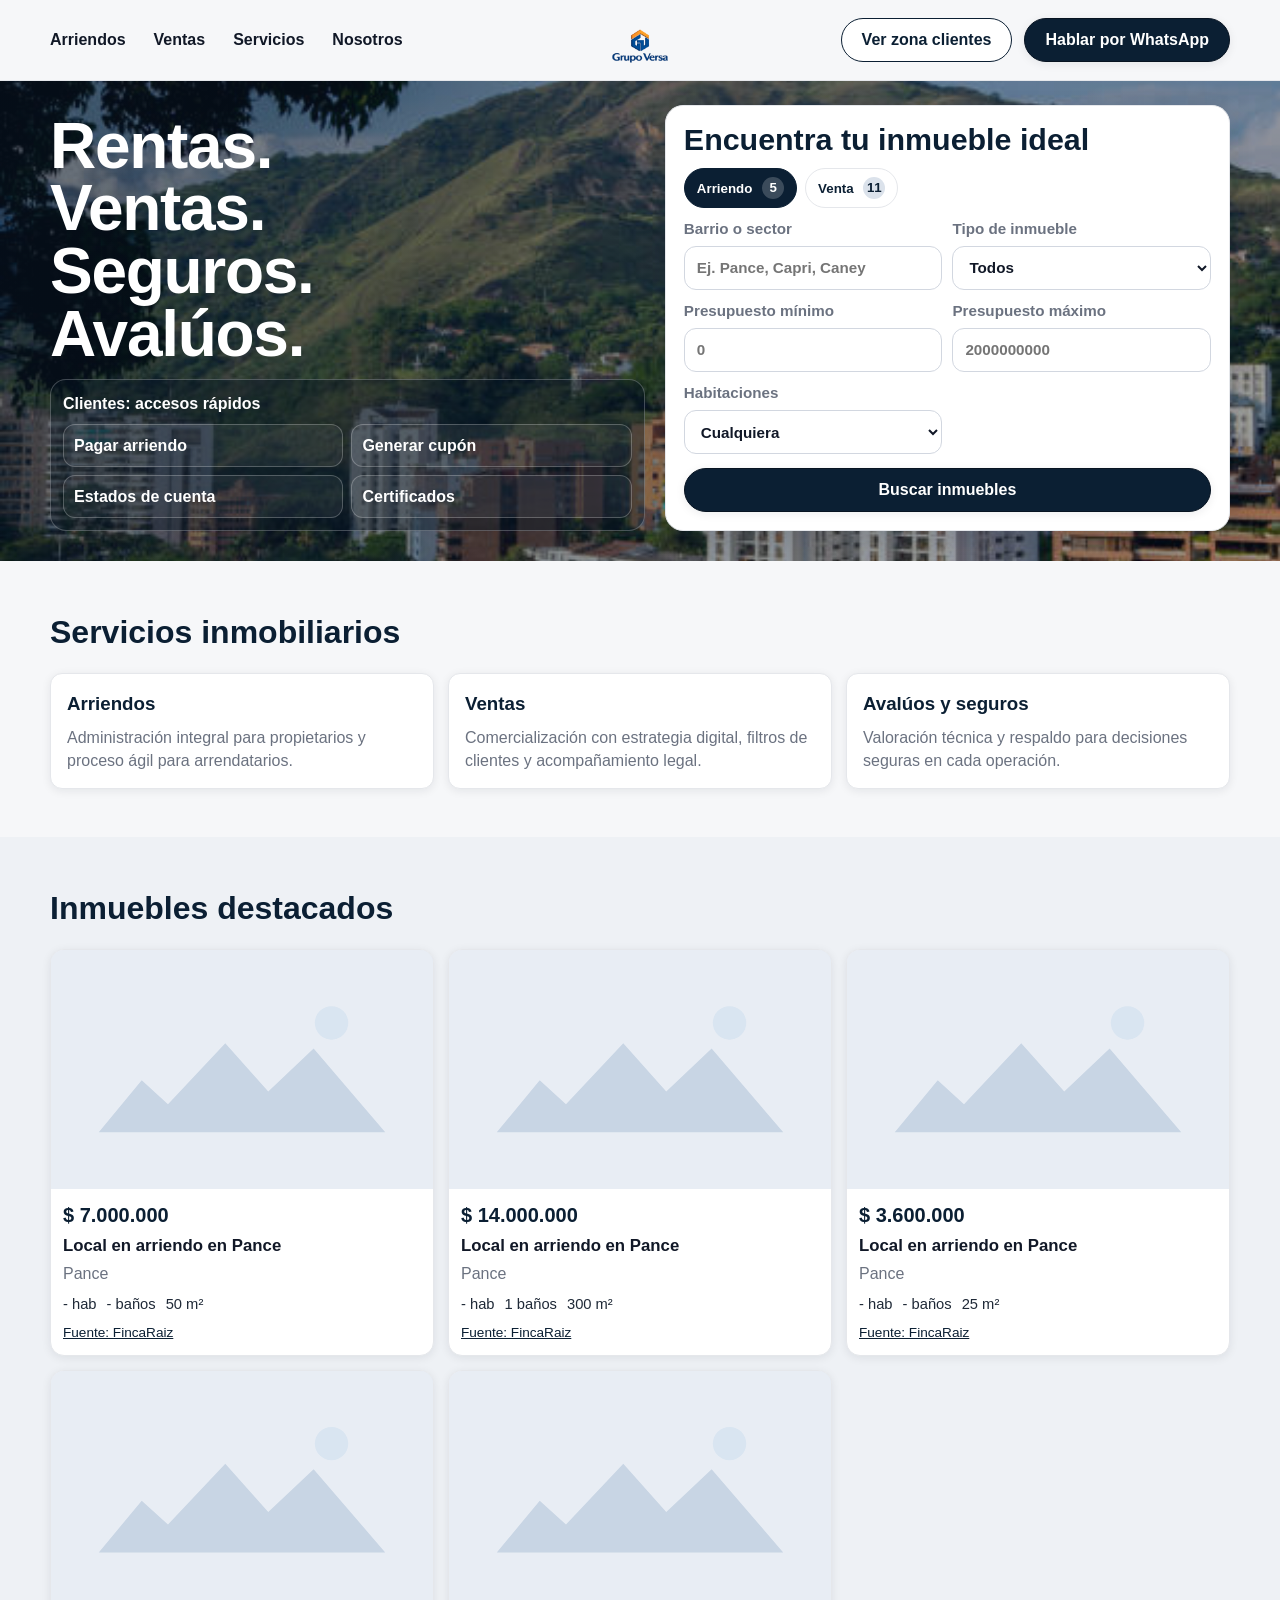
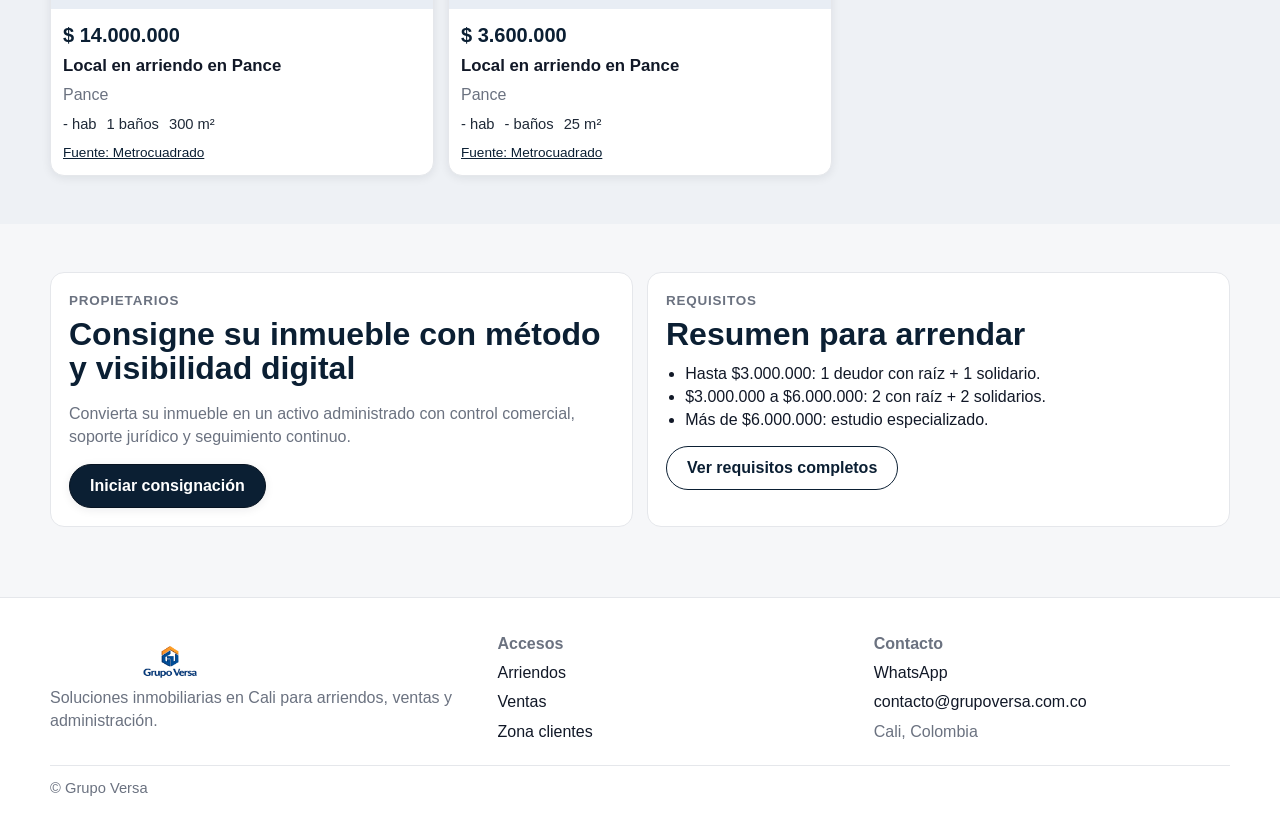
==== commit 8de9e585: "5" ====
--- a/index.html
+++ b/index.html
@@ -1,180 +1,214 @@
 <!doctype html>
 <html lang="es">
 <head>
-  <meta charset="UTF-8">
-  <meta name="viewport" content="width=device-width, initial-scale=1.0">
-  <title>Grupo Versa | Inicio</title>
-  <link rel="preload" href="./content.json?v=102" as="fetch" crossorigin="anonymous">
+  <meta charset="utf-8">
+  <meta name="viewport" content="width=device-width, initial-scale=1">
+  <title>Grupo Versa | Inmobiliaria en Cali</title>
+  <meta name="description" content="Rentas, ventas, seguros y avalúos con Grupo Versa en Cali.">
   <link rel="stylesheet" href="./styles.css?v=102">
 </head>
-<body data-page="home">
+<body>
   <header class="site-header">
     <a class="skip-link" href="#main">Saltar al contenido</a>
     <div class="container header-grid">
-      <button class="menu-toggle" id="openMobileNav" type="button" aria-label="Abrir menú" aria-controls="mobileNavDrawer" aria-expanded="false">☰</button>
-
-      <nav class="nav-left" aria-label="Principal">
-        <a href="./search.html?operacion=arriendo">Arriendos</a>
-        <a href="./search.html?operacion=venta">Ventas</a>
-        <a href="./index.html#consigne">Consigne</a>
+      <button class="menu-toggle" type="button" aria-label="Abrir menú" aria-controls="mobile-drawer" aria-expanded="false">☰</button>
+
+      <nav class="nav-left" aria-label="Navegación principal">
+        <a href="./search.html?tipo=arriendo">Arriendos</a>
+        <a href="./search.html?tipo=venta">Ventas</a>
         <a href="./index.html#servicios">Servicios</a>
+        <a href="./about.html">Nosotros</a>
       </nav>
 
       <a class="brand" href="./index.html" aria-label="Grupo Versa">
-        <img class="brand-logo" src="./assets/logo-grupo-versa.png" alt="Grupo Versa">
+        <img src="./assets/logo-nuevo.png" alt="Grupo Versa" onerror="this.src='./assets/logo-grupo-versa.png'">
       </a>
 
       <div class="nav-right">
-        <button class="btn btn-secondary" id="openClients" type="button" aria-expanded="false" aria-controls="clientsDrawer">Zona clientes</button>
-        <a class="btn btn-primary" data-bind="contact.whatsapp" data-bind-attr="href" href="https://wa.me/573022584900" target="_blank" rel="noopener">WhatsApp</a>
+        <div class="dropdown">
+          <button id="openClients" class="btn btn-secondary" type="button" data-dropdown-button aria-expanded="false">Ver zona clientes</button>
+          <div class="dropdown-menu" role="dialog" aria-label="Zona clientes">
+            <div class="zc-grid">
+              <div>
+                <p class="zc-title">Arrendatarios</p>
+                <a href="./clients.html#pagar">Pagar arriendo</a>
+                <a href="./clients.html#cupon">Generar cupón</a>
+                <a href="./clients.html#requisitos">Requisitos</a>
+                <a href="./clients.html#tutoriales">Tutoriales</a>
+              </div>
+              <div>
+                <p class="zc-title">Propietarios</p>
+                <a href="./clients.html#estados">Estados de cuenta</a>
+                <a href="./clients.html#certificados">Certificados</a>
+              </div>
+            </div>
+          </div>
+        </div>
+        <a class="btn btn-primary" href="https://wa.me/573022584900" target="_blank" rel="noopener">Hablar por WhatsApp</a>
+      </div>
+    </div>
+
+    <div id="mobile-drawer" class="mobile-drawer" hidden>
+      <div class="mobile-drawer-card">
+        <div class="mobile-drawer-head">
+          <p class="mobile-title">Menú</p>
+          <button class="drawer-close" type="button" aria-label="Cerrar menú">✕</button>
+        </div>
+        <div class="mobile-links">
+          <a href="./search.html?tipo=arriendo">Arriendos</a>
+          <a href="./search.html?tipo=venta">Ventas</a>
+          <a href="./index.html#servicios">Servicios</a>
+          <a href="./about.html">Nosotros</a>
+          <hr>
+          <a href="./clients.html">Zona clientes</a>
+          <a href="https://wa.me/573022584900" target="_blank" rel="noopener">WhatsApp</a>
+        </div>
       </div>
     </div>
   </header>
 
-  <div id="overlay" class="overlay" hidden></div>
-
-  <aside id="clientsDrawer" class="drawer drawer-clients" role="dialog" aria-modal="true" aria-labelledby="clientsDrawerTitle" hidden>
-    <div class="drawer-head">
-      <h2 id="clientsDrawerTitle">Zona clientes</h2>
-      <button class="drawer-close" id="closeClients" type="button" aria-label="Cerrar zona clientes">✕</button>
+  <main id="main">
+    <section class="hero-section">
+      <div class="container hero-grid">
+        <div class="hero-copy">
+          <h1 class="hero-title">Rentas. Ventas. Seguros. Avalúos.</h1>
+          <div class="hero-quick-clients">
+            <p class="hero-clients-title">Clientes: accesos rápidos</p>
+            <div class="hero-clients-grid">
+              <a href="./clients.html#pagar">Pagar arriendo</a>
+              <a href="./clients.html#cupon">Generar cupón</a>
+              <a href="./clients.html#estados">Estados de cuenta</a>
+              <a href="./clients.html#certificados">Certificados</a>
+            </div>
+          </div>
+        </div>
+
+        <form class="search-card" action="./search.html" method="get">
+          <h2>Encuentra tu inmueble ideal</h2>
+
+          <div class="mode-tabs" role="tablist" aria-label="Operación">
+            <button class="mode-tab is-active" type="button" data-mode-tab="arriendo" aria-pressed="true">
+              Arriendo <span class="count" data-mode-count="arriendo">0</span>
+            </button>
+            <button class="mode-tab" type="button" data-mode-tab="venta" aria-pressed="false">
+              Venta <span class="count" data-mode-count="venta">0</span>
+            </button>
+          </div>
+
+          <input type="hidden" name="tipo" value="arriendo" data-mode-field>
+
+          <div class="search-grid">
+            <label>
+              Barrio o sector
+              <input name="q" type="text" placeholder="Ej. Pance, Capri, Caney">
+            </label>
+            <label>
+              Tipo de inmueble
+              <select name="tipoInmueble">
+                <option value="">Todos</option>
+                <option>Apartamento</option>
+                <option>Casa</option>
+                <option>Local</option>
+                <option>Oficina</option>
+                <option>Lote</option>
+              </select>
+            </label>
+            <label>
+              Presupuesto mínimo
+              <input name="min" type="number" min="0" step="100000" placeholder="0">
+            </label>
+            <label>
+              Presupuesto máximo
+              <input name="max" type="number" min="0" step="100000" placeholder="2000000000">
+            </label>
+            <label>
+              Habitaciones
+              <select name="hab">
+                <option value="">Cualquiera</option>
+                <option value="1">1+</option>
+                <option value="2">2+</option>
+                <option value="3">3+</option>
+                <option value="4">4+</option>
+              </select>
+            </label>
+          </div>
+
+          <button class="btn btn-primary btn-block" type="submit">Buscar inmuebles</button>
+        </form>
+      </div>
+    </section>
+
+    <section id="servicios" class="section">
+      <div class="container">
+        <h2 class="section-title">Servicios inmobiliarios</h2>
+        <div class="services-grid">
+          <article class="service-card">
+            <h3>Arriendos</h3>
+            <p>Administración integral para propietarios y proceso ágil para arrendatarios.</p>
+          </article>
+          <article class="service-card">
+            <h3>Ventas</h3>
+            <p>Comercialización con estrategia digital, filtros de clientes y acompañamiento legal.</p>
+          </article>
+          <article class="service-card">
+            <h3>Avalúos y seguros</h3>
+            <p>Valoración técnica y respaldo para decisiones seguras en cada operación.</p>
+          </article>
+        </div>
+      </div>
+    </section>
+
+    <section class="section section-muted">
+      <div class="container">
+        <h2 class="section-title">Inmuebles destacados</h2>
+        <div id="featuredGrid" data-featured-grid class="listing-grid"></div>
+      </div>
+    </section>
+
+    <section class="section">
+      <div class="container two-panels">
+        <article class="panel">
+          <p class="panel-kicker">Propietarios</p>
+          <h3>Consigne su inmueble con método y visibilidad digital</h3>
+          <p>Convierta su inmueble en un activo administrado con control comercial, soporte jurídico y seguimiento continuo.</p>
+          <a class="btn btn-primary" href="./clients.html#consignar">Iniciar consignación</a>
+        </article>
+        <article class="panel">
+          <p class="panel-kicker">Requisitos</p>
+          <h3>Resumen para arrendar</h3>
+          <ul>
+            <li>Hasta $3.000.000: 1 deudor con raíz + 1 solidario.</li>
+            <li>$3.000.000 a $6.000.000: 2 con raíz + 2 solidarios.</li>
+            <li>Más de $6.000.000: estudio especializado.</li>
+          </ul>
+          <a class="btn btn-secondary" href="./clients.html#requisitos">Ver requisitos completos</a>
+        </article>
+      </div>
+    </section>
+  </main>
+
+  <footer class="site-footer">
+    <div class="container footer-grid">
+      <div>
+        <a class="footer-brand" href="./index.html">
+          <img src="./assets/logo-nuevo.png" alt="Grupo Versa" onerror="this.src='./assets/logo-grupo-versa.png'">
+        </a>
+        <p>Soluciones inmobiliarias en Cali para arriendos, ventas y administración.</p>
+      </div>
+      <div>
+        <p class="footer-title">Accesos</p>
+        <a href="./search.html?tipo=arriendo">Arriendos</a>
+        <a href="./search.html?tipo=venta">Ventas</a>
+        <a href="./clients.html">Zona clientes</a>
+      </div>
+      <div>
+        <p class="footer-title">Contacto</p>
+        <a href="https://wa.me/573022584900" target="_blank" rel="noopener">WhatsApp</a>
+        <a href="mailto:contacto@grupoversa.com.co">contacto@grupoversa.com.co</a>
+        <p>Cali, Colombia</p>
+      </div>
     </div>
-    <div class="drawer-grid">
-      <section>
-        <h3>Arrendatarios</h3>
-        <a data-bind="clientsZone.arrendatarios[0].url" data-bind-attr="href" href="./clients.html#pagar">Pagar arriendo</a>
-        <a data-bind="clientsZone.arrendatarios[1].url" data-bind-attr="href" href="./clients.html#cupon">Cupón</a>
-        <a data-bind="clientsZone.arrendatarios[2].url" data-bind-attr="href" href="./clients.html#requisitos">Requisitos</a>
-        <a data-bind="clientsZone.arrendatarios[3].url" data-bind-attr="href" href="./clients.html#tutoriales">Tutoriales</a>
-      </section>
-      <section>
-        <h3>Propietarios</h3>
-        <a data-bind="clientsZone.propietarios[0].url" data-bind-attr="href" href="./clients.html#estados">Estados de cuenta</a>
-        <a data-bind="clientsZone.propietarios[1].url" data-bind-attr="href" href="./clients.html#certificados">Certificados</a>
-      </section>
-    </div>
-  </aside>
-
-  <aside id="mobileNavDrawer" class="drawer drawer-nav" role="dialog" aria-modal="true" aria-labelledby="mobileNavTitle" hidden>
-    <div class="drawer-head">
-      <h2 id="mobileNavTitle">Menú</h2>
-      <button class="drawer-close" id="closeMobileNav" type="button" aria-label="Cerrar menú">✕</button>
-    </div>
-    <nav class="mobile-links" aria-label="Navegación móvil">
-      <a href="./search.html?operacion=arriendo">Arriendos</a>
-      <a href="./search.html?operacion=venta">Ventas</a>
-      <a href="./index.html#consigne">Consigne</a>
-      <a href="./index.html#servicios">Servicios</a>
-      <a href="./clients.html">Zona clientes</a>
-      <a data-bind="contact.whatsapp" data-bind-attr="href" href="https://wa.me/573022584900" target="_blank" rel="noopener">WhatsApp</a>
-    </nav>
-  </aside>
-
-  <main id="main">
-    <section class="section hero">
-      <div class="hero-copy">
-        <p class="eyebrow" data-bind="brand.name">Grupo Versa Colombia SAS</p>
-        <h1 data-bind="hero.headline">Arrendamientos, ventas y administración de inmuebles en Cali</h1>
-        <p data-bind="hero.subheadline">Gestionamos tu inmueble con procesos claros, soporte profesional y acompañamiento comercial.</p>
-      </div>
-
-      <form class="search-pill" id="heroSearch" action="./search.html" method="get">
-        <div class="segmented" role="group" aria-label="Operación">
-          <button type="button" class="seg-btn is-active" data-seg-value="arriendo" aria-pressed="true">Arriendo</button>
-          <button type="button" class="seg-btn" data-seg-value="venta" aria-pressed="false">Venta</button>
-          <input type="hidden" name="operacion" value="arriendo">
-        </div>
-        <label>
-          <span>Barrio / Sector</span>
-          <input type="text" name="q" placeholder="Ej. Pance, Capri, Caney">
-        </label>
-        <label>
-          <span>Tipo</span>
-          <select name="tipo">
-            <option value="">Todos</option>
-            <option value="apartamento">Apartamento</option>
-            <option value="casa">Casa</option>
-            <option value="local">Local</option>
-            <option value="oficina">Oficina</option>
-            <option value="lote">Lote</option>
-          </select>
-        </label>
-        <label>
-          <span>Precio min</span>
-          <input type="number" name="min" placeholder="0">
-        </label>
-        <label>
-          <span>Precio max</span>
-          <input type="number" name="max" placeholder="2000000000">
-        </label>
-        <label>
-          <span>Habitaciones</span>
-          <select name="hab">
-            <option value="">Cualquiera</option>
-            <option value="1">1+</option>
-            <option value="2">2+</option>
-            <option value="3">3+</option>
-            <option value="4">4+</option>
-          </select>
-        </label>
-        <button type="submit" class="btn btn-primary btn-search">Buscar</button>
-      </form>
-    </section>
-
-    <section id="servicios" class="section">
-      <div class="section-head">
-        <h2>Servicios</h2>
-      </div>
-      <div class="services-grid">
-        <article class="service-card">
-          <h3 data-bind="services[0].title">Arrendamientos</h3>
-          <p data-bind="services[0].description">Gestión integral de colocación y administración.</p>
-        </article>
-        <article class="service-card">
-          <h3 data-bind="services[1].title">Ventas</h3>
-          <p data-bind="services[1].description">Acompañamiento comercial y jurídico.</p>
-        </article>
-        <article class="service-card">
-          <h3 data-bind="services[2].title">Avalúos</h3>
-          <p data-bind="services[2].description">Valoraciones con criterios técnicos.</p>
-        </article>
-      </div>
-    </section>
-
-    <section class="section">
-      <div class="section-head">
-        <h2>Inmuebles destacados</h2>
-        <a class="text-link" href="./search.html">Ver todos</a>
-      </div>
-      <div id="featuredGrid" class="cards-grid"></div>
-    </section>
-
-    <section id="consigne" class="section consigne">
-      <div class="consigne-grid">
-        <article>
-          <h2>Consigne su inmueble</h2>
-          <p data-bind="clientsZone.ownerPitch">Publicamos y administramos tu inmueble con indicadores claros y comunicación constante.</p>
-          <ul>
-            <li>Estudio comercial y estrategia de precio</li>
-            <li>Filtro de candidatos y documentación</li>
-            <li>Acompañamiento durante la vigencia del contrato</li>
-          </ul>
-        </article>
-        <article class="consigne-card">
-          <h3>Contacto rápido</h3>
-          <p><strong>Teléfono:</strong> <span data-bind="contact.phones[0]">302 258 4900</span></p>
-          <p><strong>Dirección:</strong> <span data-bind="contact.address">Calle 9C # 49-45, Cali</span></p>
-          <p><strong>Horario:</strong> <span data-bind="contact.hours">Lun - Vie: 8:00 - 17:00</span></p>
-          <a class="btn btn-primary" data-bind="contact.whatsapp" data-bind-attr="href" href="https://wa.me/573022584900" target="_blank" rel="noopener">Hablar por WhatsApp</a>
-        </article>
-      </div>
-    </section>
-  </main>
-
-  <footer class="site-footer">
-    <div class="container footer-wrap">
-      <p data-bind="brand.name">Grupo Versa Colombia SAS</p>
-      <p class="muted"><span data-bind="contact.address">Calle 9C # 49-45, Cali</span> · <span data-bind="contact.phones[0]">302 258 4900</span></p>
-    </div>
+    <div class="container footer-bottom">© Grupo Versa</div>
   </footer>
 
   <script src="./data.js?v=102"></script>
--- a/styles.css
+++ b/styles.css
@@ -6,11 +6,10 @@
   --muted: #6b7280;
   --border: #e5e7eb;
   --card: #ffffff;
-  --shadow-sm: 0 8px 22px rgba(11, 31, 51, 0.08);
-  --shadow-md: 0 18px 44px rgba(11, 31, 51, 0.14);
-  --radius-card: 12px;
-  --radius-pill: 28px;
-  --container: 1160px;
+  --radius: 12px;
+  --pill: 999px;
+  --shadow-sm: 0 2px 10px rgba(15, 23, 42, 0.08);
+  --shadow-md: 0 8px 24px rgba(15, 23, 42, 0.12);
 }
 
 *,
@@ -26,54 +25,23 @@
 }
 
 body {
-  font-family: "Segoe UI", "Helvetica Neue", Arial, sans-serif;
+  font-family: "Segoe UI", "Inter", sans-serif;
   color: var(--text);
   background: var(--offwhite);
   line-height: 1.45;
 }
 
+[hidden] {
+  display: none !important;
+}
+
 a {
   color: inherit;
-  text-decoration: none;
-}
-
-[hidden] {
-  display: none !important;
-}
-
-:focus-visible {
-  outline: 3px solid rgba(11, 31, 51, 0.2);
-  outline-offset: 2px;
 }
 
 .container {
-  width: min(var(--container), calc(100% - 2rem));
+  width: min(1180px, calc(100% - 2rem));
   margin-inline: auto;
-}
-
-.section {
-  padding: 44px 0;
-}
-
-.muted {
-  color: var(--muted);
-}
-
-.site-header {
-  position: sticky;
-  top: 0;
-  z-index: 60;
-  background: rgba(246, 247, 249, 0.92);
-  backdrop-filter: saturate(140%) blur(10px);
-  border-bottom: 1px solid var(--border);
-}
-
-.header-grid {
-  display: grid;
-  grid-template-columns: 1fr auto 1fr;
-  gap: 16px;
-  align-items: center;
-  min-height: 76px;
 }
 
 .skip-link {
@@ -84,54 +52,64 @@
   background: #fff;
   color: var(--navy);
   border: 1px solid var(--border);
-  border-radius: 12px;
+  border-radius: 10px;
   padding: 10px 12px;
-  box-shadow: var(--shadow-md);
 }
 
 .skip-link:focus {
   left: 12px;
 }
 
+.site-header {
+  position: sticky;
+  top: 0;
+  z-index: 100;
+  background: rgba(246, 247, 249, 0.95);
+  backdrop-filter: blur(8px);
+  border-bottom: 1px solid var(--border);
+}
+
+.header-grid {
+  min-height: 80px;
+  display: grid;
+  grid-template-columns: 1fr auto 1fr;
+  align-items: center;
+  gap: 16px;
+}
+
 .menu-toggle {
   display: none;
-  justify-self: start;
-  border: 1px solid var(--border);
-  background: var(--card);
-  color: var(--navy);
+  width: 44px;
+  height: 44px;
   border-radius: 12px;
-  padding: 8px 10px;
-  box-shadow: var(--shadow-sm);
+  border: 1px solid var(--border);
+  background: #fff;
+  color: var(--navy);
 }
 
 .nav-left {
-  justify-self: start;
   display: flex;
   align-items: center;
-  gap: 18px;
+  gap: 28px;
 }
 
 .nav-left a {
-  font-size: 0.95rem;
-  font-weight: 600;
-  color: var(--text);
-}
-
-.nav-left a:hover {
-  text-decoration: underline;
+  text-decoration: none;
+  font-weight: 700;
 }
 
 .brand {
   justify-self: center;
   display: inline-flex;
   align-items: center;
-}
-
-.brand-logo {
-  height: clamp(30px, 3.1vw, 42px);
+  text-decoration: none;
+}
+
+.brand img {
+  height: 50px;
   width: auto;
+  object-fit: contain;
   display: block;
-  object-fit: contain;
 }
 
 .nav-right {
@@ -142,203 +120,213 @@
 }
 
 .btn {
-  min-height: 42px;
-  padding: 0 18px;
-  border-radius: var(--radius-pill);
+  height: 44px;
+  padding: 0 20px;
+  border-radius: var(--pill);
   border: 1px solid transparent;
   font-weight: 700;
-  font-size: 0.92rem;
+  font-size: 1rem;
+  text-decoration: none;
   display: inline-flex;
   align-items: center;
   justify-content: center;
   cursor: pointer;
-  transition: transform 160ms ease, background-color 160ms ease;
+  transition: transform 0.15s ease, box-shadow 0.15s ease, background-color 0.15s ease;
 }
 
 .btn:hover {
   transform: translateY(-1px);
-}
-
-.btn-secondary {
-  background: #fff;
-  border-color: var(--navy);
-  color: var(--navy);
 }
 
 .btn-primary {
   background: var(--navy);
   color: #fff;
+  border-color: #071321;
+  box-shadow: var(--shadow-sm);
+}
+
+.btn-secondary {
+  background: #fff;
+  color: var(--navy);
   border-color: var(--navy);
-  box-shadow: inset 0 0 0 1px rgba(183, 106, 42, 0.34);
-}
-
-.btn-primary:hover {
-  background: #081626;
-}
-
-.overlay {
-  position: fixed;
-  inset: 0;
-  z-index: 70;
-  background: rgba(0, 0, 0, 0.4);
-}
-
-.drawer {
-  position: fixed;
-  top: 0;
+}
+
+.btn-block {
+  width: 100%;
+}
+
+.dropdown {
+  position: relative;
+}
+
+.dropdown-menu {
+  position: absolute;
   right: 0;
-  z-index: 80;
-  height: 100%;
-  width: min(430px, 92vw);
+  top: calc(100% + 10px);
+  width: min(520px, 92vw);
   background: var(--card);
-  border-left: 1px solid var(--border);
+  border: 1px solid var(--border);
+  border-radius: 14px;
+  box-shadow: var(--shadow-md);
+  padding: 14px;
+  display: none;
+}
+
+.dropdown.open .dropdown-menu {
+  display: block;
+}
+
+.zc-grid {
+  display: grid;
+  grid-template-columns: 1fr 1fr;
+  gap: 12px;
+}
+
+.zc-title {
+  margin: 0 0 8px;
+  color: var(--navy);
+  font-weight: 800;
+}
+
+.dropdown-menu a {
+  display: block;
+  text-decoration: none;
+  padding: 8px 10px;
+  border-radius: 10px;
+}
+
+.dropdown-menu a:hover {
+  background: #eef2f7;
+}
+
+.hero-section {
+  min-height: clamp(300px, 46vh, 430px);
+  padding: 24px 0 30px;
+  background-image: linear-gradient(90deg, rgba(8, 22, 39, 0.6), rgba(8, 22, 39, 0.36)), url("./assets/fondo.jpg");
+  background-size: cover;
+  background-position: center;
+}
+
+.hero-grid {
+  display: grid;
+  grid-template-columns: minmax(0, 1fr) minmax(360px, 0.95fr);
+  gap: 20px;
+  align-items: end;
+}
+
+.hero-title {
+  margin: 0 0 14px;
+  color: #fff;
+  font-size: clamp(2.1rem, 5vw, 4.2rem);
+  line-height: 0.98;
+  letter-spacing: -0.02em;
+  max-width: 12ch;
+}
+
+.hero-quick-clients {
+  max-width: 620px;
+  background: rgba(7, 20, 34, 0.42);
+  border: 1px solid rgba(255, 255, 255, 0.24);
+  border-radius: 16px;
+  padding: 12px;
+}
+
+.hero-clients-title {
+  margin: 0 0 8px;
+  color: #fff;
+  font-weight: 700;
+}
+
+.hero-clients-grid {
+  display: grid;
+  grid-template-columns: 1fr 1fr;
+  gap: 8px;
+}
+
+.hero-clients-grid a {
+  text-decoration: none;
+  color: #fff;
+  border: 1px solid rgba(255, 255, 255, 0.24);
+  border-radius: 12px;
+  padding: 9px 10px;
+  background: rgba(255, 255, 255, 0.06);
+  font-weight: 650;
+}
+
+.search-card {
+  background: var(--card);
+  border: 1px solid var(--border);
+  border-radius: 18px;
   box-shadow: var(--shadow-md);
   padding: 18px;
-  overflow-y: auto;
-}
-
-.drawer-nav {
-  left: 0;
-  right: auto;
-  width: min(360px, 86vw);
-  border-left: 0;
-  border-right: 1px solid var(--border);
-}
-
-.drawer-head {
-  display: flex;
+}
+
+.search-card h2 {
+  margin: 0 0 12px;
+  color: var(--navy);
+  font-size: 1.9rem;
+  line-height: 1.05;
+}
+
+.mode-tabs {
+  display: inline-flex;
+  gap: 8px;
+  margin-bottom: 10px;
+}
+
+.mode-tab {
+  border: 1px solid var(--border);
+  border-radius: var(--pill);
+  background: #fff;
+  padding: 8px 12px;
+  font-weight: 700;
+  color: var(--navy);
+  cursor: pointer;
+}
+
+.mode-tab .count {
+  display: inline-flex;
   align-items: center;
-  justify-content: space-between;
-  margin-bottom: 12px;
-}
-
-.drawer-head h2 {
-  margin: 0;
-  font-size: 1.15rem;
-  color: var(--navy);
-}
-
-.drawer-close {
-  width: 36px;
-  height: 36px;
-  border: 1px solid var(--border);
-  border-radius: 10px;
-  background: #fff;
-  color: var(--navy);
-  cursor: pointer;
-}
-
-.drawer-grid {
+  justify-content: center;
+  min-width: 22px;
+  height: 22px;
+  border-radius: 999px;
+  background: #dbe2eb;
+  margin-left: 6px;
+  font-size: 0.83rem;
+}
+
+.mode-tab.is-active {
+  background: var(--navy);
+  color: #fff;
+  border-color: var(--navy);
+}
+
+.mode-tab.is-active .count {
+  background: rgba(255, 255, 255, 0.2);
+  color: #fff;
+}
+
+.search-grid {
   display: grid;
   grid-template-columns: 1fr 1fr;
-  gap: 12px;
-}
-
-.drawer-grid section {
-  border: 1px solid var(--border);
-  border-radius: var(--radius-card);
-  padding: 10px;
-}
-
-.drawer-grid h3 {
-  margin: 0 0 8px;
-  color: var(--navy);
-}
-
-.drawer-grid a,
-.mobile-links a {
-  display: block;
-  padding: 8px 10px;
-  border-radius: 10px;
-}
-
-.drawer-grid a:hover,
-.mobile-links a:hover {
-  background: rgba(11, 31, 51, 0.06);
-}
-
-.hero {
-  margin-top: 18px;
-  border-radius: 16px;
-  padding: clamp(20px, 4vw, 44px);
-  background:
-    linear-gradient(140deg, rgba(11, 31, 51, 0.98) 0%, rgba(20, 48, 74, 0.96) 70%),
-    radial-gradient(circle at 92% 8%, rgba(183, 106, 42, 0.22), transparent 44%);
-  color: #fff;
-  box-shadow: var(--shadow-md);
-}
-
-.hero-copy h1 {
-  margin: 0 0 8px;
-  font-size: clamp(1.7rem, 2.8vw, 2.7rem);
-  line-height: 1.16;
-}
-
-.hero-copy p {
-  margin: 0;
-  color: rgba(255, 255, 255, 0.9);
-}
-
-.eyebrow {
-  margin-bottom: 10px;
-  text-transform: uppercase;
-  letter-spacing: 0.04em;
-  font-size: 0.76rem;
-  font-weight: 700;
-  color: rgba(255, 255, 255, 0.84);
-}
-
-.search-pill {
-  margin-top: 18px;
-  display: grid;
-  grid-template-columns: repeat(6, minmax(120px, 1fr)) auto;
   gap: 10px;
-  align-items: end;
-  background: #fff;
-  border: 1px solid var(--border);
-  border-radius: 14px;
-  padding: 12px;
-}
-
-.segmented {
-  grid-column: 1 / -1;
-  display: inline-flex;
-  gap: 4px;
-  width: fit-content;
-  border-radius: 999px;
-  background: #edf1f6;
-  padding: 4px;
-}
-
-.seg-btn {
-  border: 0;
-  background: transparent;
-  color: #334155;
-  min-height: 36px;
-  border-radius: 999px;
-  padding: 0 14px;
-  font-weight: 700;
-  cursor: pointer;
-}
-
-.seg-btn.is-active {
-  background: #fff;
-  color: var(--navy);
-  box-shadow: 0 1px 4px rgba(11, 31, 51, 0.15);
-}
-
-label {
+  margin-bottom: 14px;
+}
+
+.search-grid label {
   display: grid;
   gap: 6px;
-  font-size: 0.8rem;
+  font-size: 0.95rem;
+  font-weight: 600;
   color: var(--muted);
 }
 
 input,
 select {
-  min-height: 42px;
-  border: 1px solid var(--border);
-  border-radius: 10px;
+  height: 44px;
+  border: 1px solid #d2d7e0;
+  border-radius: 12px;
   padding: 0 12px;
   font: inherit;
   color: var(--text);
@@ -346,86 +334,76 @@
 }
 
 input:focus,
-select:focus {
-  outline: 0;
-  border-color: var(--navy);
-  box-shadow: 0 0 0 4px rgba(11, 31, 51, 0.1);
-}
-
-.btn-search {
-  width: 100%;
-}
-
-.section-head {
-  display: flex;
-  align-items: baseline;
-  justify-content: space-between;
+select:focus,
+.btn:focus,
+.mode-tab:focus {
+  outline: 3px solid rgba(11, 31, 51, 0.18);
+  outline-offset: 1px;
+}
+
+.section {
+  padding: 48px 0;
+}
+
+.section-muted {
+  background: #eef1f5;
+}
+
+.section-title {
+  margin: 0 0 18px;
+  color: var(--navy);
+  font-size: 2rem;
+}
+
+.services-grid {
+  display: grid;
+  grid-template-columns: repeat(3, minmax(0, 1fr));
   gap: 14px;
-  margin-bottom: 14px;
-}
-
-.section-head h1,
-.section-head h2 {
+}
+
+.service-card {
+  background: #fff;
+  border: 1px solid var(--border);
+  border-radius: var(--radius);
+  padding: 16px;
+  box-shadow: var(--shadow-sm);
+}
+
+.service-card h3 {
+  margin: 0 0 8px;
+  color: var(--navy);
+}
+
+.service-card p {
   margin: 0;
-  color: var(--navy);
-}
-
-.services-grid,
-.cards-grid,
-.about-grid,
-.clients-grid {
-  display: grid;
-  gap: 16px;
-}
-
-.services-grid {
+  color: var(--muted);
+}
+
+.listing-grid {
+  display: grid;
   grid-template-columns: repeat(3, minmax(0, 1fr));
-}
-
-.cards-grid {
-  grid-template-columns: repeat(auto-fill, minmax(255px, 1fr));
-}
-
-.about-grid,
-.clients-grid {
-  grid-template-columns: repeat(3, minmax(0, 1fr));
-}
-
-.service-card,
-.about-card,
-.client-card,
-.listing-card,
-.consigne-card {
-  background: var(--card);
-  border: 1px solid var(--border);
-  border-radius: var(--radius-card);
+  gap: 14px;
+}
+
+.listing-card {
+  background: #fff;
+  border: 1px solid var(--border);
+  border-radius: 14px;
+  overflow: hidden;
   box-shadow: var(--shadow-sm);
 }
 
-.service-card,
-.about-card,
-.client-card,
-.consigne-card {
-  padding: 16px;
-}
-
-.listing-card {
-  overflow: hidden;
-}
-
-.listing-media-wrap {
+.listing-media {
   position: relative;
-}
-
-.listing-media {
   aspect-ratio: 16 / 10;
-  background: linear-gradient(145deg, #e8edf4, #f9fbfd);
+  background: linear-gradient(130deg, #e8edf5, #dbe3ef);
 }
 
 .listing-media img {
   width: 100%;
   height: 100%;
   object-fit: cover;
+  display: block;
 }
 
 .listing-body {
@@ -433,284 +411,229 @@
 }
 
 .listing-price {
-  font-size: 1.22rem;
+  margin: 0 0 4px;
+  color: var(--navy);
+  font-size: 1.25rem;
   font-weight: 800;
-  color: var(--navy);
 }
 
 .listing-title {
-  margin: 2px 0 4px;
+  margin: 0 0 4px;
+  font-size: 1.05rem;
 }
 
 .listing-location {
-  margin: 0 0 10px;
+  margin: 0 0 8px;
   color: var(--muted);
 }
 
 .listing-specs {
   display: flex;
-  flex-wrap: wrap;
   gap: 10px;
-  font-size: 0.86rem;
-  color: #334155;
-}
-
-.spec {
-  display: inline-flex;
-  gap: 6px;
+  font-size: 0.92rem;
+  color: #1f2937;
+}
+
+.listing-source {
+  margin-top: 8px;
+  font-size: 0.85rem;
+  color: var(--muted);
+}
+
+.listing-source a {
+  color: var(--navy);
+}
+
+.two-panels {
+  display: grid;
+  grid-template-columns: 1fr 1fr;
+  gap: 14px;
+}
+
+.panel {
+  background: #fff;
+  border: 1px solid var(--border);
+  border-radius: 14px;
+  padding: 18px;
+}
+
+.panel-kicker {
+  margin: 0 0 8px;
+  text-transform: uppercase;
+  letter-spacing: 0.06em;
+  color: var(--copper);
+  font-size: 0.84rem;
+  font-weight: 800;
+}
+
+.panel h3 {
+  margin: 0 0 10px;
+  color: var(--navy);
+  font-size: 2rem;
+  line-height: 1.05;
+}
+
+.panel p {
+  color: var(--muted);
+}
+
+.panel ul {
+  margin: 0 0 14px;
+  padding-left: 1.2rem;
+}
+
+.site-footer {
+  border-top: 1px solid var(--border);
+  background: #fff;
+  margin-top: 22px;
+}
+
+.footer-grid {
+  display: grid;
+  grid-template-columns: 1.2fr 1fr 1fr;
+  gap: 20px;
+  padding: 34px 0 16px;
+}
+
+.footer-brand img {
+  height: 48px;
+  width: auto;
+  display: block;
+}
+
+.footer-title {
+  margin: 0 0 8px;
+  color: var(--navy);
+  font-weight: 800;
+}
+
+.site-footer a {
+  display: block;
+  text-decoration: none;
+  margin: 0 0 6px;
+}
+
+.site-footer p {
+  margin: 0 0 6px;
+  color: var(--muted);
+}
+
+.footer-bottom {
+  border-top: 1px solid var(--border);
+  padding: 12px 0 20px;
+  color: var(--muted);
+  font-size: 0.92rem;
+}
+
+.mobile-drawer {
+  position: fixed;
+  inset: 0;
+  background: rgba(0, 0, 0, 0.4);
+  z-index: 120;
+  display: flex;
+}
+
+.mobile-drawer-card {
+  width: min(360px, 88vw);
+  background: #fff;
+  border-right: 1px solid var(--border);
+  padding: 14px;
+}
+
+.mobile-drawer-head {
+  display: flex;
   align-items: center;
-}
-
-.listing-source {
-  margin-top: 10px;
-  font-size: 0.78rem;
-  color: var(--muted);
-  display: inline-flex;
-  gap: 6px;
-  align-items: center;
-}
-
-.listing-source a {
-  color: var(--navy);
-  font-weight: 700;
-}
-
-.listing-source a:hover {
-  text-decoration: underline;
-}
-
-.badge-row {
-  position: absolute;
-  top: 10px;
-  left: 10px;
-  display: flex;
-  gap: 8px;
-}
-
-.badge {
-  border-radius: 999px;
-  padding: 4px 9px;
-  font-size: 0.72rem;
+  justify-content: space-between;
+}
+
+.mobile-title {
+  margin: 0;
+  color: var(--navy);
   font-weight: 800;
 }
 
-.badge-new {
-  background: #fff;
-  color: var(--navy);
-  border: 1px solid #d2dbe7;
-}
-
-.badge-featured {
-  background: rgba(183, 106, 42, 0.12);
-  color: #7a451b;
-  border: 1px solid rgba(183, 106, 42, 0.38);
-}
-
-.consigne {
-  border-top: 1px solid var(--border);
-  border-bottom: 1px solid var(--border);
-  background: #fff;
-}
-
-.consigne-grid {
-  display: grid;
-  grid-template-columns: 1.25fr 1fr;
-  gap: 16px;
-}
-
-.consigne-grid ul {
-  margin: 12px 0 0;
-  padding-left: 18px;
-}
-
-.search-layout {
-  padding-top: 20px;
-}
-
-.filters-sticky {
-  position: sticky;
-  top: 84px;
-  z-index: 20;
-  display: grid;
-  grid-template-columns: repeat(6, minmax(120px, 1fr)) auto;
-  gap: 10px;
-  margin-bottom: 14px;
-  padding: 12px;
-  background: #fff;
-  border: 1px solid var(--border);
-  border-radius: var(--radius-card);
-  box-shadow: var(--shadow-sm);
-}
-
-.results-shell {
-  display: grid;
-  grid-template-columns: minmax(0, 1.6fr) minmax(300px, 1fr);
-  gap: 16px;
-}
-
-.results-pane {
-  min-width: 0;
-}
-
-.map-pane {
-  position: sticky;
-  top: 196px;
-}
-
-.map-mock {
-  min-height: 420px;
-  background: #fff;
-  border: 1px solid var(--border);
-  border-radius: var(--radius-card);
-  box-shadow: var(--shadow-sm);
-  padding: 16px;
-  color: var(--muted);
-}
-
-.mobile-map-toggle {
-  display: none;
-}
-
-.client-card a {
+.drawer-close {
+  border: 1px solid var(--border);
+  background: #fff;
+  border-radius: 10px;
+  width: 36px;
+  height: 36px;
+}
+
+.mobile-links a {
   display: block;
-  margin-top: 8px;
-  color: var(--navy);
-  font-weight: 600;
-}
-
-.client-card a:hover {
-  text-decoration: underline;
-}
-
-.text-link {
-  color: var(--navy);
-  font-weight: 700;
-}
-
-.text-link:hover {
-  text-decoration: underline;
-}
-
-.site-footer {
-  margin-top: 32px;
-  background: #fff;
-  border-top: 1px solid var(--border);
-}
-
-.footer-wrap {
-  padding: 16px 0 24px;
-}
-
-.footer-wrap p {
-  margin: 0;
-}
-
-body.modal-open {
+  text-decoration: none;
+  padding: 10px 10px;
+  border-radius: 10px;
+}
+
+.mobile-links a:hover {
+  background: #eef2f7;
+}
+
+.modal-open {
   overflow: hidden;
 }
 
-@media (max-width: 1120px) {
-  .search-pill,
-  .filters-sticky {
-    grid-template-columns: repeat(3, minmax(140px, 1fr));
-  }
-}
-
-@media (max-width: 900px) {
-  .services-grid,
-  .about-grid,
-  .clients-grid {
+@media (max-width: 1080px) {
+  .hero-grid {
+    grid-template-columns: 1fr;
+    align-items: start;
+  }
+
+  .search-card {
+    max-width: 100%;
+  }
+}
+
+@media (max-width: 860px) {
+  .listing-grid,
+  .services-grid {
     grid-template-columns: 1fr 1fr;
-  }
-
-  .consigne-grid {
-    grid-template-columns: 1fr;
-  }
-
-  .results-shell {
-    grid-template-columns: 1fr;
-  }
-
-  .map-pane {
-    position: static;
   }
 }
 
 @media (max-width: 767px) {
   .header-grid {
+    min-height: 68px;
     grid-template-columns: auto 1fr auto;
   }
 
   .menu-toggle {
     display: inline-flex;
+    align-items: center;
+    justify-content: center;
   }
 
   .nav-left {
     display: none;
   }
 
-  .brand-logo {
-    height: clamp(26px, 7vw, 34px);
+  .brand img {
+    height: 42px;
   }
 
   .nav-right .btn-secondary {
     display: none;
   }
 
-  .search-pill,
-  .filters-sticky {
+  .btn {
+    height: 40px;
+    padding: 0 14px;
+    font-size: 0.94rem;
+  }
+
+  .hero-clients-grid,
+  .search-grid,
+  .two-panels,
+  .listing-grid,
+  .services-grid,
+  .footer-grid,
+  .zc-grid {
     grid-template-columns: 1fr;
   }
 
-  .filters-sticky {
-    position: static;
-  }
-
-  .services-grid,
-  .about-grid,
-  .clients-grid,
-  .drawer-grid {
-    grid-template-columns: 1fr;
-  }
-
-  .map-pane {
-    display: none;
-  }
-
-  body.show-map .map-pane {
-    display: block;
-  }
-
-  body.show-map .results-pane {
-    display: none;
-  }
-
-  .mobile-map-toggle {
-    display: inline-flex;
-    position: fixed;
-    left: 50%;
-    transform: translateX(-50%);
-    bottom: 14px;
-    z-index: 35;
-    background: #fff;
-    border: 1px solid var(--border);
-    border-radius: 999px;
-    padding: 4px;
-    box-shadow: var(--shadow-md);
-  }
-
-  .mobile-map-toggle button {
-    min-height: 34px;
-    border-radius: 999px;
-    border: 0;
-    background: transparent;
-    color: #415066;
-    padding: 0 12px;
-    font-weight: 700;
-  }
-
-  .mobile-map-toggle .is-active {
-    background: var(--navy);
-    color: #fff;
-  }
-}
+  .hero-title {
+    font-size: clamp(1.9rem, 10vw, 2.9rem);
+  }
+}
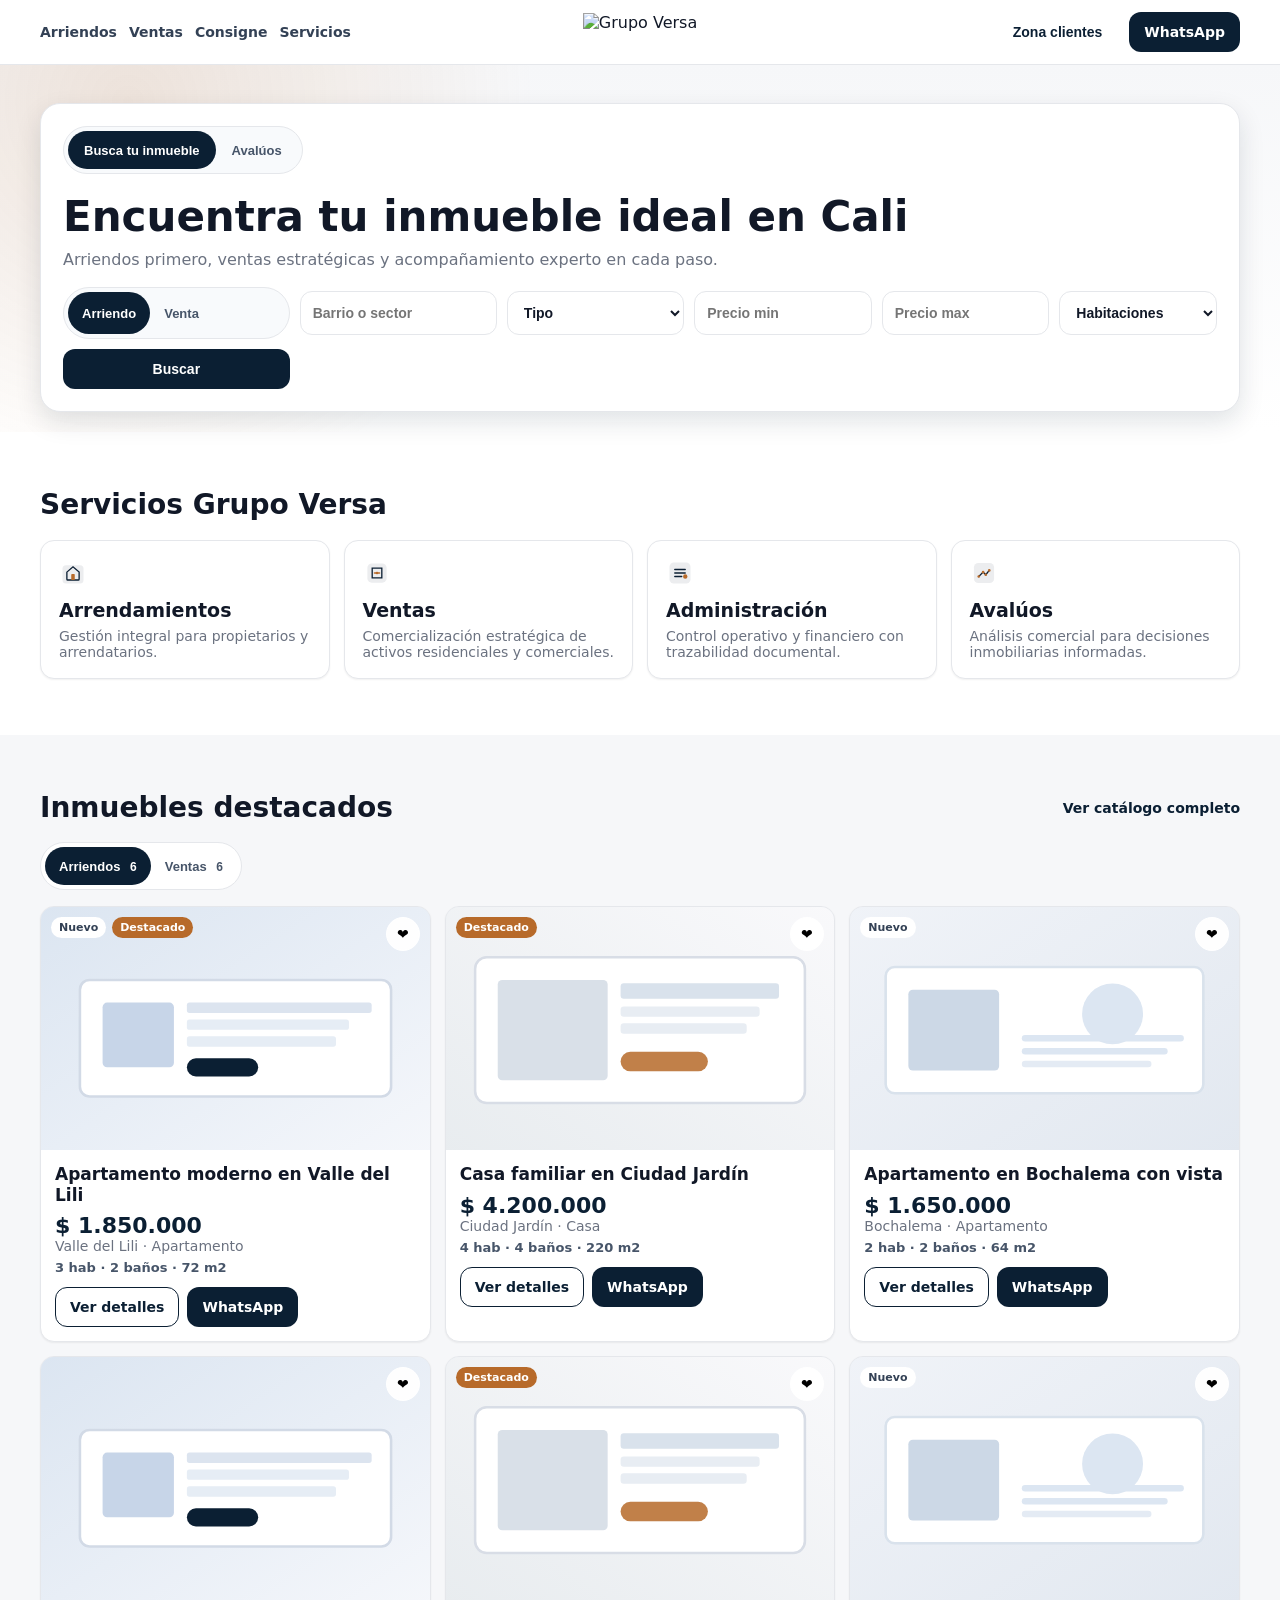
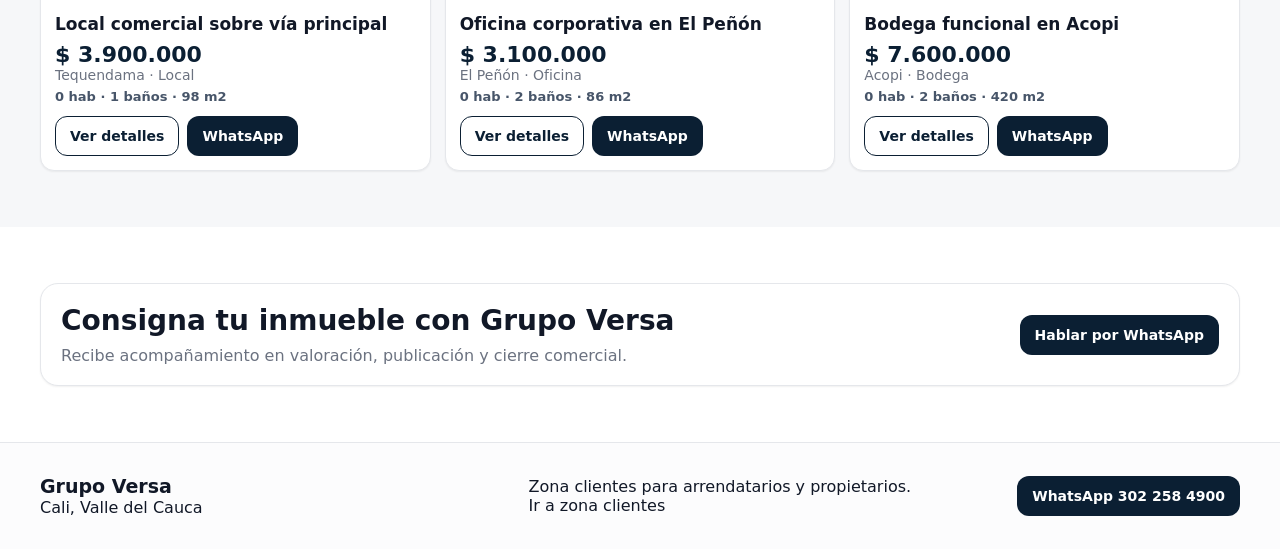
==== commit 71046fd6: "6" ====
--- a/index.html
+++ b/index.html
@@ -2,187 +2,183 @@
 <html lang="es">
 <head>
   <meta charset="utf-8">
-  <meta name="viewport" content="width=device-width, initial-scale=1">
-  <title>Grupo Versa | Inmobiliaria en Cali</title>
-  <meta name="description" content="Rentas, ventas, seguros y avalúos con Grupo Versa en Cali.">
-  <link rel="stylesheet" href="./styles.css?v=102">
+  <meta name="viewport" content="width=device-width,initial-scale=1">
+  <title>Grupo Versa | Arriendos y Ventas en Cali</title>
+  <meta name="description" content="Portal inmobiliario premium de Grupo Versa en Cali. Arriendos, ventas, avalúos y zona clientes.">
+  <link rel="stylesheet" href="./styles.css?v=99">
 </head>
-<body>
+<body data-page="home">
+  <a class="skip-link" href="#main-content">Saltar al contenido</a>
+
   <header class="site-header">
-    <a class="skip-link" href="#main">Saltar al contenido</a>
-    <div class="container header-grid">
-      <button class="menu-toggle" type="button" aria-label="Abrir menú" aria-controls="mobile-drawer" aria-expanded="false">☰</button>
-
-      <nav class="nav-left" aria-label="Navegación principal">
-        <a href="./search.html?tipo=arriendo">Arriendos</a>
-        <a href="./search.html?tipo=venta">Ventas</a>
-        <a href="./index.html#servicios">Servicios</a>
-        <a href="./about.html">Nosotros</a>
+    <div class="container header-shell">
+      <nav class="nav-left" aria-label="Principal">
+        <a href="./search.html?op=arriendo">Arriendos</a>
+        <a href="./search.html?op=venta">Ventas</a>
+        <a href="#consigne">Consigne</a>
+        <a href="#services">Servicios</a>
       </nav>
 
-      <a class="brand" href="./index.html" aria-label="Grupo Versa">
-        <img src="./assets/logo-nuevo.png" alt="Grupo Versa" onerror="this.src='./assets/logo-grupo-versa.png'">
+      <a class="brand-center" href="./index.html" aria-label="Grupo Versa">
+        <picture>
+          <source srcset="./assets/logo.svg" type="image/svg+xml">
+          <img src="./assets/logo.png" alt="Grupo Versa" class="brand-logo">
+        </picture>
       </a>
 
       <div class="nav-right">
-        <div class="dropdown">
-          <button id="openClients" class="btn btn-secondary" type="button" data-dropdown-button aria-expanded="false">Ver zona clientes</button>
-          <div class="dropdown-menu" role="dialog" aria-label="Zona clientes">
-            <div class="zc-grid">
-              <div>
-                <p class="zc-title">Arrendatarios</p>
-                <a href="./clients.html#pagar">Pagar arriendo</a>
-                <a href="./clients.html#cupon">Generar cupón</a>
-                <a href="./clients.html#requisitos">Requisitos</a>
-                <a href="./clients.html#tutoriales">Tutoriales</a>
-              </div>
-              <div>
-                <p class="zc-title">Propietarios</p>
-                <a href="./clients.html#estados">Estados de cuenta</a>
-                <a href="./clients.html#certificados">Certificados</a>
-              </div>
-            </div>
-          </div>
-        </div>
-        <a class="btn btn-primary" href="https://wa.me/573022584900" target="_blank" rel="noopener">Hablar por WhatsApp</a>
-      </div>
-    </div>
-
-    <div id="mobile-drawer" class="mobile-drawer" hidden>
-      <div class="mobile-drawer-card">
-        <div class="mobile-drawer-head">
-          <p class="mobile-title">Menú</p>
-          <button class="drawer-close" type="button" aria-label="Cerrar menú">✕</button>
-        </div>
-        <div class="mobile-links">
-          <a href="./search.html?tipo=arriendo">Arriendos</a>
-          <a href="./search.html?tipo=venta">Ventas</a>
-          <a href="./index.html#servicios">Servicios</a>
-          <a href="./about.html">Nosotros</a>
-          <hr>
-          <a href="./clients.html">Zona clientes</a>
-          <a href="https://wa.me/573022584900" target="_blank" rel="noopener">WhatsApp</a>
-        </div>
-      </div>
+        <div class="menu-dropdown" data-dropdown>
+          <button class="btn btn-ghost dropdown-toggle" type="button" aria-expanded="false">Zona clientes</button>
+          <div class="dropdown-menu">
+            <a href="./clients.html">Portal de clientes</a>
+            <a href="./clients.html#arrendatarios">Arrendatarios</a>
+            <a href="./clients.html#propietarios">Propietarios</a>
+            <a href="https://wa.me/573022584900" target="_blank" rel="noopener">Soporte por WhatsApp</a>
+          </div>
+        </div>
+        <a class="btn btn-primary" href="https://wa.me/573022584900" target="_blank" rel="noopener">WhatsApp</a>
+      </div>
+
+      <button class="mobile-menu-btn" id="mobileMenuOpen" aria-label="Abrir menú" type="button">☰</button>
     </div>
   </header>
 
-  <main id="main">
-    <section class="hero-section">
-      <div class="container hero-grid">
-        <div class="hero-copy">
-          <h1 class="hero-title">Rentas. Ventas. Seguros. Avalúos.</h1>
-          <div class="hero-quick-clients">
-            <p class="hero-clients-title">Clientes: accesos rápidos</p>
-            <div class="hero-clients-grid">
-              <a href="./clients.html#pagar">Pagar arriendo</a>
-              <a href="./clients.html#cupon">Generar cupón</a>
-              <a href="./clients.html#estados">Estados de cuenta</a>
-              <a href="./clients.html#certificados">Certificados</a>
-            </div>
-          </div>
-        </div>
-
-        <form class="search-card" action="./search.html" method="get">
-          <h2>Encuentra tu inmueble ideal</h2>
-
-          <div class="mode-tabs" role="tablist" aria-label="Operación">
-            <button class="mode-tab is-active" type="button" data-mode-tab="arriendo" aria-pressed="true">
-              Arriendo <span class="count" data-mode-count="arriendo">0</span>
-            </button>
-            <button class="mode-tab" type="button" data-mode-tab="venta" aria-pressed="false">
-              Venta <span class="count" data-mode-count="venta">0</span>
-            </button>
-          </div>
-
-          <input type="hidden" name="tipo" value="arriendo" data-mode-field>
-
-          <div class="search-grid">
-            <label>
-              Barrio o sector
-              <input name="q" type="text" placeholder="Ej. Pance, Capri, Caney">
-            </label>
-            <label>
-              Tipo de inmueble
-              <select name="tipoInmueble">
-                <option value="">Todos</option>
+  <aside class="mobile-drawer" id="mobileDrawer" aria-hidden="true">
+    <div class="drawer-head">
+      <strong>Menú</strong>
+      <button class="mobile-menu-btn" id="mobileMenuClose" aria-label="Cerrar menú" type="button">✕</button>
+    </div>
+    <a href="./search.html?op=arriendo">Arriendos</a>
+    <a href="./search.html?op=venta">Ventas</a>
+    <a href="#consigne">Consigne</a>
+    <a href="#services">Servicios</a>
+    <details>
+      <summary>Zona clientes</summary>
+      <a href="./clients.html#arrendatarios">Arrendatarios</a>
+      <a href="./clients.html#propietarios">Propietarios</a>
+      <a href="./clients.html">Portal completo</a>
+    </details>
+    <a class="btn btn-primary full" href="https://wa.me/573022584900" target="_blank" rel="noopener">WhatsApp</a>
+  </aside>
+
+  <main id="main-content">
+    <section class="hero-wrap">
+      <div class="container">
+        <div class="hero-card">
+          <div class="hero-card-tabs" role="tablist" aria-label="Herramientas Inmobiliaria">
+            <button type="button" class="hero-panel-tab is-active" data-hero-panel="buscar">Busca tu inmueble</button>
+            <button type="button" class="hero-panel-tab" data-hero-panel="avaluos">Avalúos</button>
+          </div>
+
+          <div class="hero-panel is-active" data-hero-content="buscar">
+            <h1>Encuentra tu inmueble ideal en Cali</h1>
+            <p>Arriendos primero, ventas estratégicas y acompañamiento experto en cada paso.</p>
+            <form id="heroSearchForm" class="hero-search-grid">
+              <div class="segmented-control" aria-label="Tipo de operación">
+                <button type="button" class="segmented-btn is-active" data-op="arriendo">Arriendo</button>
+                <button type="button" class="segmented-btn" data-op="venta">Venta</button>
+              </div>
+              <input id="heroBarrio" list="barriosListHome" placeholder="Barrio o sector">
+              <datalist id="barriosListHome"></datalist>
+              <select id="heroTipo">
+                <option value="">Tipo</option>
                 <option>Apartamento</option>
                 <option>Casa</option>
                 <option>Local</option>
                 <option>Oficina</option>
-                <option>Lote</option>
+                <option>Bodega</option>
               </select>
-            </label>
-            <label>
-              Presupuesto mínimo
-              <input name="min" type="number" min="0" step="100000" placeholder="0">
-            </label>
-            <label>
-              Presupuesto máximo
-              <input name="max" type="number" min="0" step="100000" placeholder="2000000000">
-            </label>
-            <label>
-              Habitaciones
-              <select name="hab">
-                <option value="">Cualquiera</option>
+              <input id="heroPrecioMin" type="number" placeholder="Precio min">
+              <input id="heroPrecioMax" type="number" placeholder="Precio max">
+              <select id="heroHab">
+                <option value="">Habitaciones</option>
                 <option value="1">1+</option>
                 <option value="2">2+</option>
                 <option value="3">3+</option>
                 <option value="4">4+</option>
               </select>
-            </label>
-          </div>
-
-          <button class="btn btn-primary btn-block" type="submit">Buscar inmuebles</button>
-        </form>
-      </div>
-    </section>
-
-    <section id="servicios" class="section">
-      <div class="container">
-        <h2 class="section-title">Servicios inmobiliarios</h2>
+              <button class="btn btn-primary" type="submit">Buscar</button>
+            </form>
+          </div>
+
+          <div class="hero-panel" data-hero-content="avaluos">
+            <h1>Solicita un avalúo comercial</h1>
+            <p>Comparte datos básicos y te contactamos por WhatsApp para orientar el proceso.</p>
+            <form id="appraisalForm" class="hero-search-grid appraisal-grid">
+              <select id="avTipo">
+                <option value="">Tipo de inmueble</option>
+                <option>Apartamento</option>
+                <option>Casa</option>
+                <option>Local</option>
+                <option>Oficina</option>
+                <option>Bodega</option>
+              </select>
+              <input id="avBarrio" list="barriosListAvaluo" placeholder="Barrio o sector">
+              <datalist id="barriosListAvaluo"></datalist>
+              <input id="avArea" type="number" placeholder="Área m2">
+              <input id="avHab" type="number" placeholder="Habitaciones">
+              <input id="avBanos" type="number" placeholder="Baños">
+              <input id="avContacto" placeholder="Email o WhatsApp">
+              <button class="btn btn-primary" type="submit">Solicitar avalúo</button>
+            </form>
+          </div>
+        </div>
+      </div>
+    </section>
+
+    <section class="section" id="services">
+      <div class="container">
+        <div class="section-head">
+          <h2>Servicios Grupo Versa</h2>
+        </div>
         <div class="services-grid">
           <article class="service-card">
-            <h3>Arriendos</h3>
-            <p>Administración integral para propietarios y proceso ágil para arrendatarios.</p>
-          </article>
-          <article class="service-card">
+            <img src="./assets/icons/rent.svg" alt="" aria-hidden="true">
+            <h3>Arrendamientos</h3>
+            <p>Gestión integral para propietarios y arrendatarios.</p>
+          </article>
+          <article class="service-card">
+            <img src="./assets/icons/sale.svg" alt="" aria-hidden="true">
             <h3>Ventas</h3>
-            <p>Comercialización con estrategia digital, filtros de clientes y acompañamiento legal.</p>
-          </article>
-          <article class="service-card">
-            <h3>Avalúos y seguros</h3>
-            <p>Valoración técnica y respaldo para decisiones seguras en cada operación.</p>
-          </article>
-        </div>
-      </div>
-    </section>
-
-    <section class="section section-muted">
-      <div class="container">
-        <h2 class="section-title">Inmuebles destacados</h2>
-        <div id="featuredGrid" data-featured-grid class="listing-grid"></div>
-      </div>
-    </section>
-
-    <section class="section">
-      <div class="container two-panels">
-        <article class="panel">
-          <p class="panel-kicker">Propietarios</p>
-          <h3>Consigne su inmueble con método y visibilidad digital</h3>
-          <p>Convierta su inmueble en un activo administrado con control comercial, soporte jurídico y seguimiento continuo.</p>
-          <a class="btn btn-primary" href="./clients.html#consignar">Iniciar consignación</a>
-        </article>
-        <article class="panel">
-          <p class="panel-kicker">Requisitos</p>
-          <h3>Resumen para arrendar</h3>
-          <ul>
-            <li>Hasta $3.000.000: 1 deudor con raíz + 1 solidario.</li>
-            <li>$3.000.000 a $6.000.000: 2 con raíz + 2 solidarios.</li>
-            <li>Más de $6.000.000: estudio especializado.</li>
-          </ul>
-          <a class="btn btn-secondary" href="./clients.html#requisitos">Ver requisitos completos</a>
-        </article>
+            <p>Comercialización estratégica de activos residenciales y comerciales.</p>
+          </article>
+          <article class="service-card">
+            <img src="./assets/icons/admin.svg" alt="" aria-hidden="true">
+            <h3>Administración</h3>
+            <p>Control operativo y financiero con trazabilidad documental.</p>
+          </article>
+          <article class="service-card">
+            <img src="./assets/icons/value.svg" alt="" aria-hidden="true">
+            <h3>Avalúos</h3>
+            <p>Análisis comercial para decisiones inmobiliarias informadas.</p>
+          </article>
+        </div>
+      </div>
+    </section>
+
+    <section class="section section-soft">
+      <div class="container">
+        <div class="section-head">
+          <h2>Inmuebles destacados</h2>
+          <a href="./search.html">Ver catálogo completo</a>
+        </div>
+        <div class="top-tabs">
+          <button type="button" class="result-tab is-active" data-featured-op="arriendo">Arriendos <span id="countArriendo">0</span></button>
+          <button type="button" class="result-tab" data-featured-op="venta">Ventas <span id="countVenta">0</span></button>
+        </div>
+        <div id="homeFeaturedGrid" class="property-grid"></div>
+      </div>
+    </section>
+
+    <section class="section" id="consigne">
+      <div class="container">
+        <div class="consigne-box">
+          <div>
+            <h2>Consigna tu inmueble con Grupo Versa</h2>
+            <p>Recibe acompañamiento en valoración, publicación y cierre comercial.</p>
+          </div>
+          <a class="btn btn-primary" href="https://wa.me/573022584900?text=Hola%20Grupo%20Versa,%20quiero%20consignar%20mi%20inmueble." target="_blank" rel="noopener">Hablar por WhatsApp</a>
+        </div>
       </div>
     </section>
   </main>
@@ -190,28 +186,22 @@
   <footer class="site-footer">
     <div class="container footer-grid">
       <div>
-        <a class="footer-brand" href="./index.html">
-          <img src="./assets/logo-nuevo.png" alt="Grupo Versa" onerror="this.src='./assets/logo-grupo-versa.png'">
-        </a>
-        <p>Soluciones inmobiliarias en Cali para arriendos, ventas y administración.</p>
+        <h3>Grupo Versa</h3>
+        <p>Cali, Valle del Cauca</p>
       </div>
       <div>
-        <p class="footer-title">Accesos</p>
-        <a href="./search.html?tipo=arriendo">Arriendos</a>
-        <a href="./search.html?tipo=venta">Ventas</a>
-        <a href="./clients.html">Zona clientes</a>
+        <p>Zona clientes para arrendatarios y propietarios.</p>
+        <a href="./clients.html">Ir a zona clientes</a>
       </div>
       <div>
-        <p class="footer-title">Contacto</p>
-        <a href="https://wa.me/573022584900" target="_blank" rel="noopener">WhatsApp</a>
-        <a href="mailto:contacto@grupoversa.com.co">contacto@grupoversa.com.co</a>
-        <p>Cali, Colombia</p>
+        <a class="btn btn-primary" href="https://wa.me/573022584900" target="_blank" rel="noopener">WhatsApp 302 258 4900</a>
       </div>
     </div>
-    <div class="container footer-bottom">© Grupo Versa</div>
   </footer>
 
-  <script src="./data.js?v=102"></script>
-  <script src="./app.js?v=102"></script>
+  <div class="toast" id="appToast" aria-live="polite"></div>
+
+  <script src="./data.js?v=99"></script>
+  <script src="./app.js?v=99"></script>
 </body>
 </html>
--- a/styles.css
+++ b/styles.css
@@ -1,15 +1,16 @@
 :root {
-  --navy: #0b1f33;
-  --copper: #b76a2a;
-  --offwhite: #f6f7f9;
+  --navy: #0B1F33;
+  --copper: #B76A2A;
+  --offwhite: #F6F7F9;
   --text: #111827;
-  --muted: #6b7280;
-  --border: #e5e7eb;
-  --card: #ffffff;
-  --radius: 12px;
-  --pill: 999px;
-  --shadow-sm: 0 2px 10px rgba(15, 23, 42, 0.08);
-  --shadow-md: 0 8px 24px rgba(15, 23, 42, 0.12);
+  --muted: #6B7280;
+  --border: #E5E7EB;
+  --card: #FFFFFF;
+  --shadow-sm: 0 1px 2px rgba(0, 0, 0, 0.06);
+  --shadow-md: 0 10px 26px rgba(11, 31, 51, 0.12);
+  --radius: 14px;
+  --radius-sm: 10px;
+  --section-space: 56px;
 }
 
 *,
@@ -22,116 +23,112 @@
 body {
   margin: 0;
   padding: 0;
-}
-
-body {
-  font-family: "Segoe UI", "Inter", sans-serif;
+  font-family: ui-sans-serif, system-ui, -apple-system, Segoe UI, Roboto, Arial, "Noto Sans", "Liberation Sans", sans-serif;
   color: var(--text);
-  background: var(--offwhite);
-  line-height: 1.45;
-}
-
-[hidden] {
-  display: none !important;
+  background: #fff;
 }
 
 a {
   color: inherit;
+  text-decoration: none;
+}
+
+img {
+  max-width: 100%;
+  display: block;
 }
 
 .container {
-  width: min(1180px, calc(100% - 2rem));
-  margin-inline: auto;
+  width: min(1200px, calc(100% - 32px));
+  margin: 0 auto;
+}
+
+.section {
+  padding: var(--section-space) 0;
+}
+
+.section-soft {
+  background: var(--offwhite);
 }
 
 .skip-link {
   position: absolute;
-  left: -9999px;
-  top: 12px;
-  z-index: 9999;
-  background: #fff;
-  color: var(--navy);
-  border: 1px solid var(--border);
-  border-radius: 10px;
-  padding: 10px 12px;
+  top: -50px;
+  left: 10px;
+  z-index: 999;
+  background: #fff;
+  border: 1px solid var(--border);
+  border-radius: 8px;
+  padding: 8px 10px;
 }
 
 .skip-link:focus {
-  left: 12px;
+  top: 10px;
 }
 
 .site-header {
   position: sticky;
   top: 0;
   z-index: 100;
-  background: rgba(246, 247, 249, 0.95);
+  background: rgba(255, 255, 255, 0.96);
+  border-bottom: 1px solid var(--border);
   backdrop-filter: blur(8px);
-  border-bottom: 1px solid var(--border);
-}
-
-.header-grid {
-  min-height: 80px;
+}
+
+.header-shell {
+  min-height: 64px;
   display: grid;
   grid-template-columns: 1fr auto 1fr;
   align-items: center;
-  gap: 16px;
-}
-
-.menu-toggle {
-  display: none;
-  width: 44px;
-  height: 44px;
-  border-radius: 12px;
-  border: 1px solid var(--border);
-  background: #fff;
-  color: var(--navy);
-}
-
-.nav-left {
+  gap: 12px;
+}
+
+.nav-left,
+.nav-right {
   display: flex;
   align-items: center;
-  gap: 28px;
+  gap: 12px;
+}
+
+.nav-right {
+  justify-content: flex-end;
 }
 
 .nav-left a {
-  text-decoration: none;
+  font-size: 14px;
   font-weight: 700;
-}
-
-.brand {
+  color: #334155;
+  padding: 6px 0;
+}
+
+.nav-left a:hover {
+  color: var(--navy);
+}
+
+.brand-center {
   justify-self: center;
   display: inline-flex;
   align-items: center;
-  text-decoration: none;
-}
-
-.brand img {
-  height: 50px;
+}
+
+.brand-logo {
+  height: 38px;
   width: auto;
   object-fit: contain;
-  display: block;
-}
-
-.nav-right {
-  justify-self: end;
-  display: inline-flex;
-  align-items: center;
-  gap: 12px;
 }
 
 .btn {
-  height: 44px;
-  padding: 0 20px;
-  border-radius: var(--pill);
+  height: 40px;
   border: 1px solid transparent;
+  border-radius: 12px;
+  padding: 0 14px;
+  font-size: 14px;
   font-weight: 700;
-  font-size: 1rem;
-  text-decoration: none;
   display: inline-flex;
   align-items: center;
   justify-content: center;
   cursor: pointer;
-  transition: transform 0.15s ease, box-shadow 0.15s ease, background-color 0.15s ease;
+  transition: 160ms ease;
 }
 
 .btn:hover {
@@ -141,499 +138,895 @@
 .btn-primary {
   background: var(--navy);
   color: #fff;
-  border-color: #071321;
-  box-shadow: var(--shadow-sm);
+}
+
+.btn-primary:hover {
+  background: #081829;
 }
 
 .btn-secondary {
-  background: #fff;
+  border-color: var(--navy);
   color: var(--navy);
-  border-color: var(--navy);
-}
-
-.btn-block {
+  background: #fff;
+}
+
+.btn-secondary:hover {
+  background: #f8fafc;
+}
+
+.btn-ghost {
+  background: transparent;
+  color: var(--navy);
+}
+
+.btn-ghost:hover {
+  background: #f1f5f9;
+}
+
+.full {
   width: 100%;
 }
 
-.dropdown {
+.menu-dropdown {
   position: relative;
 }
 
 .dropdown-menu {
   position: absolute;
   right: 0;
-  top: calc(100% + 10px);
-  width: min(520px, 92vw);
-  background: var(--card);
-  border: 1px solid var(--border);
-  border-radius: 14px;
+  top: calc(100% + 8px);
+  width: 220px;
+  background: #fff;
+  border: 1px solid var(--border);
+  border-radius: var(--radius);
   box-shadow: var(--shadow-md);
-  padding: 14px;
-  display: none;
-}
-
-.dropdown.open .dropdown-menu {
-  display: block;
-}
-
-.zc-grid {
-  display: grid;
-  grid-template-columns: 1fr 1fr;
-  gap: 12px;
-}
-
-.zc-title {
-  margin: 0 0 8px;
-  color: var(--navy);
-  font-weight: 800;
+  padding: 8px;
+  opacity: 0;
+  visibility: hidden;
+  transform: translateY(8px);
+  transition: 160ms ease;
+}
+
+.menu-dropdown:hover .dropdown-menu,
+.menu-dropdown.is-open .dropdown-menu {
+  opacity: 1;
+  visibility: visible;
+  transform: translateY(0);
 }
 
 .dropdown-menu a {
   display: block;
-  text-decoration: none;
-  padding: 8px 10px;
+  font-size: 14px;
+  font-weight: 600;
+  color: #1f2937;
   border-radius: 10px;
+  padding: 10px;
 }
 
 .dropdown-menu a:hover {
-  background: #eef2f7;
-}
-
-.hero-section {
-  min-height: clamp(300px, 46vh, 430px);
-  padding: 24px 0 30px;
-  background-image: linear-gradient(90deg, rgba(8, 22, 39, 0.6), rgba(8, 22, 39, 0.36)), url("./assets/fondo.jpg");
-  background-size: cover;
-  background-position: center;
-}
-
-.hero-grid {
-  display: grid;
-  grid-template-columns: minmax(0, 1fr) minmax(360px, 0.95fr);
-  gap: 20px;
-  align-items: end;
-}
-
-.hero-title {
-  margin: 0 0 14px;
-  color: #fff;
-  font-size: clamp(2.1rem, 5vw, 4.2rem);
-  line-height: 0.98;
-  letter-spacing: -0.02em;
-  max-width: 12ch;
-}
-
-.hero-quick-clients {
-  max-width: 620px;
-  background: rgba(7, 20, 34, 0.42);
-  border: 1px solid rgba(255, 255, 255, 0.24);
-  border-radius: 16px;
-  padding: 12px;
-}
-
-.hero-clients-title {
-  margin: 0 0 8px;
-  color: #fff;
+  background: #f8fafc;
+}
+
+.mobile-menu-btn,
+.mobile-drawer {
+  display: none;
+}
+
+.hero-wrap {
+  padding: 38px 0 20px;
+  background:
+    radial-gradient(circle at 10% 10%, rgba(183, 106, 42, 0.15), transparent 34%),
+    linear-gradient(180deg, var(--offwhite), #fff);
+}
+
+.hero-card {
+  background: #fff;
+  border: 1px solid var(--border);
+  border-radius: 20px;
+  box-shadow: var(--shadow-md);
+  padding: 22px;
+}
+
+.hero-card-tabs {
+  display: inline-flex;
+  border: 1px solid var(--border);
+  border-radius: 999px;
+  padding: 4px;
+  background: #f8fafc;
+}
+
+.hero-panel-tab {
+  height: 38px;
+  border: 0;
+  background: transparent;
+  border-radius: 999px;
+  padding: 0 16px;
+  font-size: 13px;
   font-weight: 700;
-}
-
-.hero-clients-grid {
-  display: grid;
-  grid-template-columns: 1fr 1fr;
-  gap: 8px;
-}
-
-.hero-clients-grid a {
-  text-decoration: none;
-  color: #fff;
-  border: 1px solid rgba(255, 255, 255, 0.24);
-  border-radius: 12px;
-  padding: 9px 10px;
-  background: rgba(255, 255, 255, 0.06);
-  font-weight: 650;
-}
-
-.search-card {
-  background: var(--card);
-  border: 1px solid var(--border);
-  border-radius: 18px;
-  box-shadow: var(--shadow-md);
-  padding: 18px;
-}
-
-.search-card h2 {
-  margin: 0 0 12px;
-  color: var(--navy);
-  font-size: 1.9rem;
-  line-height: 1.05;
-}
-
-.mode-tabs {
-  display: inline-flex;
-  gap: 8px;
-  margin-bottom: 10px;
-}
-
-.mode-tab {
-  border: 1px solid var(--border);
-  border-radius: var(--pill);
-  background: #fff;
-  padding: 8px 12px;
-  font-weight: 700;
-  color: var(--navy);
+  color: #475569;
   cursor: pointer;
 }
 
-.mode-tab .count {
-  display: inline-flex;
-  align-items: center;
-  justify-content: center;
-  min-width: 22px;
-  height: 22px;
-  border-radius: 999px;
-  background: #dbe2eb;
-  margin-left: 6px;
-  font-size: 0.83rem;
-}
-
-.mode-tab.is-active {
+.hero-panel-tab.is-active {
   background: var(--navy);
   color: #fff;
-  border-color: var(--navy);
-}
-
-.mode-tab.is-active .count {
-  background: rgba(255, 255, 255, 0.2);
+}
+
+.hero-panel {
+  display: none;
+  margin-top: 18px;
+}
+
+.hero-panel.is-active {
+  display: block;
+}
+
+h1,
+h2,
+h3 {
+  margin: 0;
+  line-height: 1.2;
+}
+
+h1 {
+  font-size: 42px;
+  font-weight: 800;
+}
+
+h2 {
+  font-size: 28px;
+  font-weight: 800;
+}
+
+h3 {
+  font-size: 19px;
+  font-weight: 800;
+}
+
+p {
+  margin: 0;
+}
+
+.hero-panel p {
+  color: var(--muted);
+  margin-top: 8px;
+  margin-bottom: 18px;
+}
+
+.hero-search-grid {
+  display: grid;
+  grid-template-columns: 1.15fr 1fr 0.9fr 0.9fr 0.85fr 0.8fr;
+  gap: 10px;
+  align-items: center;
+}
+
+.appraisal-grid {
+  grid-template-columns: repeat(6, 1fr);
+}
+
+.segmented-control {
+  display: inline-flex;
+  border: 1px solid var(--border);
+  background: #f8fafc;
+  border-radius: 999px;
+  padding: 4px;
+}
+
+.segmented-btn {
+  height: 42px;
+  border: 0;
+  border-radius: 999px;
+  padding: 0 14px;
+  background: transparent;
+  font-weight: 700;
+  font-size: 13px;
+  color: #475569;
+  cursor: pointer;
+}
+
+.segmented-btn.is-active {
+  background: var(--navy);
   color: #fff;
-}
-
-.search-grid {
-  display: grid;
-  grid-template-columns: 1fr 1fr;
-  gap: 10px;
-  margin-bottom: 14px;
-}
-
-.search-grid label {
-  display: grid;
-  gap: 6px;
-  font-size: 0.95rem;
-  font-weight: 600;
-  color: var(--muted);
 }
 
 input,
 select {
+  width: 100%;
   height: 44px;
-  border: 1px solid #d2d7e0;
   border-radius: 12px;
+  border: 1px solid var(--border);
+  background: #fff;
+  color: var(--text);
+  font-size: 14px;
+  font-weight: 600;
   padding: 0 12px;
-  font: inherit;
-  color: var(--text);
-  background: #fff;
 }
 
 input:focus,
-select:focus,
-.btn:focus,
-.mode-tab:focus {
-  outline: 3px solid rgba(11, 31, 51, 0.18);
-  outline-offset: 1px;
-}
-
-.section {
-  padding: 48px 0;
-}
-
-.section-muted {
-  background: #eef1f5;
-}
-
-.section-title {
-  margin: 0 0 18px;
+select:focus {
+  outline: none;
+  border-color: #94a3b8;
+  box-shadow: 0 0 0 3px rgba(148, 163, 184, 0.2);
+}
+
+.section-head {
+  display: flex;
+  align-items: center;
+  justify-content: space-between;
+  margin-bottom: 18px;
+  gap: 10px;
+}
+
+.section-head a {
   color: var(--navy);
-  font-size: 2rem;
+  font-weight: 700;
+  font-size: 14px;
 }
 
 .services-grid {
   display: grid;
-  grid-template-columns: repeat(3, minmax(0, 1fr));
+  grid-template-columns: repeat(4, 1fr);
   gap: 14px;
 }
 
 .service-card {
-  background: #fff;
+  background: var(--card);
   border: 1px solid var(--border);
   border-radius: var(--radius);
-  padding: 16px;
   box-shadow: var(--shadow-sm);
-}
-
-.service-card h3 {
-  margin: 0 0 8px;
-  color: var(--navy);
+  padding: 18px;
+}
+
+.service-card img {
+  width: 28px;
+  height: 28px;
+  margin-bottom: 12px;
 }
 
 .service-card p {
-  margin: 0;
+  margin-top: 6px;
   color: var(--muted);
-}
-
-.listing-grid {
-  display: grid;
-  grid-template-columns: repeat(3, minmax(0, 1fr));
+  font-size: 14px;
+}
+
+.top-tabs {
+  display: inline-flex;
+  border: 1px solid var(--border);
+  border-radius: 999px;
+  padding: 4px;
+  margin-bottom: 16px;
+  background: #fff;
+}
+
+.result-tab {
+  border: 0;
+  background: transparent;
+  color: #475569;
+  font-size: 13px;
+  font-weight: 700;
+  border-radius: 999px;
+  height: 38px;
+  padding: 0 14px;
+  cursor: pointer;
+}
+
+.result-tab span {
+  margin-left: 6px;
+  font-size: 12px;
+}
+
+.result-tab.is-active {
+  background: var(--navy);
+  color: #fff;
+}
+
+.property-grid {
+  display: grid;
+  grid-template-columns: repeat(3, 1fr);
   gap: 14px;
 }
 
-.listing-card {
-  background: #fff;
-  border: 1px solid var(--border);
-  border-radius: 14px;
+.property-card,
+.result-card {
+  background: #fff;
+  border: 1px solid var(--border);
+  border-radius: var(--radius);
+  box-shadow: var(--shadow-sm);
   overflow: hidden;
-  box-shadow: var(--shadow-sm);
-}
-
-.listing-media {
+  transition: transform 160ms ease, border-color 160ms ease, box-shadow 160ms ease;
+}
+
+.property-card:hover,
+.result-card:hover {
+  transform: translateY(-2px);
+  border-color: #cbd5e1;
+  box-shadow: var(--shadow-md);
+}
+
+.card-media,
+.result-media {
   position: relative;
   aspect-ratio: 16 / 10;
-  background: linear-gradient(130deg, #e8edf5, #dbe3ef);
-}
-
-.listing-media img {
+  overflow: hidden;
+  background: #e2e8f0;
+}
+
+.card-media img,
+.result-media img {
   width: 100%;
   height: 100%;
   object-fit: cover;
-  display: block;
-}
-
-.listing-body {
-  padding: 12px;
-}
-
-.listing-price {
-  margin: 0 0 4px;
+}
+
+.media-badges {
+  position: absolute;
+  top: 10px;
+  left: 10px;
+  display: inline-flex;
+  gap: 6px;
+}
+
+.badge {
+  border-radius: 999px;
+  padding: 4px 8px;
+  font-size: 11px;
+  font-weight: 700;
+}
+
+.badge.is-new {
+  background: #fff;
+  color: #334155;
+}
+
+.badge.is-featured {
+  background: var(--copper);
+  color: #fff;
+}
+
+.fav-btn {
+  position: absolute;
+  top: 10px;
+  right: 10px;
+  width: 34px;
+  height: 34px;
+  border: 1px solid #fff;
+  background: rgba(255, 255, 255, 0.95);
+  border-radius: 999px;
+  font-size: 14px;
+  cursor: pointer;
+}
+
+.fav-btn.is-active {
+  background: var(--navy);
+  color: #fff;
+}
+
+.card-body,
+.result-body {
+  padding: 14px;
+}
+
+.card-body h3,
+.result-body h3 {
+  font-size: 17px;
+}
+
+.price {
+  margin-top: 8px;
+  font-size: 22px;
+  font-weight: 800;
   color: var(--navy);
-  font-size: 1.25rem;
-  font-weight: 800;
-}
-
-.listing-title {
-  margin: 0 0 4px;
-  font-size: 1.05rem;
-}
-
-.listing-location {
-  margin: 0 0 8px;
+}
+
+.muted {
   color: var(--muted);
-}
-
-.listing-specs {
+  font-size: 14px;
+}
+
+.specs {
+  margin-top: 6px;
+  font-size: 13px;
+  color: #475569;
+  font-weight: 700;
+}
+
+.card-actions {
+  margin-top: 12px;
   display: flex;
-  gap: 10px;
-  font-size: 0.92rem;
-  color: #1f2937;
-}
-
-.listing-source {
-  margin-top: 8px;
-  font-size: 0.85rem;
+  gap: 8px;
+  flex-wrap: wrap;
+}
+
+.result-list {
+  display: grid;
+  gap: 12px;
+}
+
+.result-card {
+  display: grid;
+  grid-template-columns: 220px 1fr;
+}
+
+.result-top {
+  display: flex;
+  align-items: center;
+  gap: 6px;
+  margin-bottom: 6px;
+}
+
+.result-top .fav-btn {
+  position: static;
+  margin-left: auto;
+}
+
+.empty-state {
+  border: 1px dashed #cbd5e1;
+  border-radius: var(--radius);
+  background: #fff;
+  padding: 20px;
+  text-align: center;
+}
+
+.empty-state h3 {
+  font-size: 18px;
+}
+
+.empty-state p {
   color: var(--muted);
-}
-
-.listing-source a {
-  color: var(--navy);
-}
-
-.two-panels {
-  display: grid;
-  grid-template-columns: 1fr 1fr;
-  gap: 14px;
-}
-
-.panel {
-  background: #fff;
-  border: 1px solid var(--border);
-  border-radius: 14px;
-  padding: 18px;
-}
-
-.panel-kicker {
-  margin: 0 0 8px;
-  text-transform: uppercase;
-  letter-spacing: 0.06em;
-  color: var(--copper);
-  font-size: 0.84rem;
-  font-weight: 800;
-}
-
-.panel h3 {
-  margin: 0 0 10px;
-  color: var(--navy);
-  font-size: 2rem;
-  line-height: 1.05;
-}
-
-.panel p {
-  color: var(--muted);
-}
-
-.panel ul {
-  margin: 0 0 14px;
-  padding-left: 1.2rem;
-}
-
-.site-footer {
-  border-top: 1px solid var(--border);
-  background: #fff;
-  margin-top: 22px;
-}
-
-.footer-grid {
-  display: grid;
-  grid-template-columns: 1.2fr 1fr 1fr;
-  gap: 20px;
-  padding: 34px 0 16px;
-}
-
-.footer-brand img {
-  height: 48px;
-  width: auto;
-  display: block;
-}
-
-.footer-title {
-  margin: 0 0 8px;
-  color: var(--navy);
-  font-weight: 800;
-}
-
-.site-footer a {
-  display: block;
-  text-decoration: none;
-  margin: 0 0 6px;
-}
-
-.site-footer p {
-  margin: 0 0 6px;
-  color: var(--muted);
-}
-
-.footer-bottom {
-  border-top: 1px solid var(--border);
-  padding: 12px 0 20px;
-  color: var(--muted);
-  font-size: 0.92rem;
-}
-
-.mobile-drawer {
-  position: fixed;
-  inset: 0;
-  background: rgba(0, 0, 0, 0.4);
-  z-index: 120;
-  display: flex;
-}
-
-.mobile-drawer-card {
-  width: min(360px, 88vw);
-  background: #fff;
-  border-right: 1px solid var(--border);
-  padding: 14px;
-}
-
-.mobile-drawer-head {
+  margin: 8px 0 14px;
+}
+
+.consigne-box {
+  border: 1px solid var(--border);
+  background: #fff;
+  border-radius: 18px;
+  padding: 20px;
+  box-shadow: var(--shadow-sm);
   display: flex;
   align-items: center;
   justify-content: space-between;
-}
-
-.mobile-title {
-  margin: 0;
+  gap: 14px;
+}
+
+.consigne-box p {
+  margin-top: 8px;
+  color: var(--muted);
+}
+
+.site-footer {
+  padding: 32px 0;
+  border-top: 1px solid var(--border);
+  background: #fcfcfd;
+}
+
+.footer-grid {
+  display: grid;
+  grid-template-columns: 1fr 1fr auto;
+  gap: 14px;
+  align-items: center;
+}
+
+.search-layout {
+  display: grid;
+  grid-template-columns: 58% 42%;
+  gap: 14px;
+}
+
+.search-toolbar {
+  position: sticky;
+  top: 74px;
+  z-index: 10;
+  border: 1px solid var(--border);
+  border-radius: var(--radius);
+  background: rgba(255, 255, 255, 0.98);
+  box-shadow: var(--shadow-sm);
+  padding: 10px;
+  display: grid;
+  grid-template-columns: 1fr 1fr 0.8fr 0.8fr 0.8fr 0.72fr auto;
+  gap: 8px;
+  margin-bottom: 12px;
+}
+
+.leaflet-map {
+  width: 100%;
+  height: 100%;
+  min-height: 520px;
+  border: 1px solid var(--border);
+  border-radius: var(--radius);
+  overflow: hidden;
+}
+
+.search-map-col {
+  position: sticky;
+  top: 74px;
+  height: calc(100vh - 90px);
+}
+
+.result-card.is-focus {
+  border-color: var(--copper);
+  box-shadow: 0 0 0 2px rgba(183, 106, 42, 0.2), var(--shadow-md);
+}
+
+.mobile-map-toggle {
+  display: none;
+}
+
+.property-layout {
+  display: grid;
+  grid-template-columns: minmax(0, 1fr) 320px;
+  gap: 18px;
+  align-items: start;
+}
+
+.gallery-main {
+  border: 1px solid var(--border);
+  border-radius: var(--radius);
+  overflow: hidden;
+  background: #e2e8f0;
+  aspect-ratio: 16 / 9;
+}
+
+.gallery-main img {
+  width: 100%;
+  height: 100%;
+  object-fit: cover;
+}
+
+.gallery-thumbs {
+  margin-top: 10px;
+  display: grid;
+  grid-template-columns: repeat(3, 1fr);
+  gap: 8px;
+}
+
+.thumb-btn {
+  border: 1px solid var(--border);
+  border-radius: 12px;
+  overflow: hidden;
+  background: #fff;
+  cursor: pointer;
+  padding: 0;
+}
+
+.thumb-btn img {
+  width: 100%;
+  height: 92px;
+  object-fit: cover;
+}
+
+.property-heading {
+  margin: 16px 0;
+}
+
+.property-price {
+  font-size: 30px;
   color: var(--navy);
   font-weight: 800;
-}
-
-.drawer-close {
-  border: 1px solid var(--border);
-  background: #fff;
-  border-radius: 10px;
-  width: 36px;
-  height: 36px;
-}
-
-.mobile-links a {
-  display: block;
-  text-decoration: none;
-  padding: 10px 10px;
-  border-radius: 10px;
-}
-
-.mobile-links a:hover {
-  background: #eef2f7;
-}
-
-.modal-open {
-  overflow: hidden;
-}
-
-@media (max-width: 1080px) {
-  .hero-grid {
+  margin-top: 6px;
+}
+
+.panel-card {
+  border: 1px solid var(--border);
+  border-radius: var(--radius);
+  background: #fff;
+  box-shadow: var(--shadow-sm);
+  padding: 16px;
+  margin-bottom: 12px;
+}
+
+.panel-card h2 {
+  font-size: 22px;
+  margin-bottom: 10px;
+}
+
+.amenities-list {
+  margin: 0;
+  padding-left: 20px;
+  display: grid;
+  grid-template-columns: repeat(2, minmax(0, 1fr));
+  gap: 8px 14px;
+}
+
+.details-table {
+  width: 100%;
+  border-collapse: collapse;
+}
+
+.details-table th,
+.details-table td {
+  text-align: left;
+  border-bottom: 1px solid var(--border);
+  padding: 10px 8px;
+  font-size: 14px;
+}
+
+.details-table th {
+  color: #475569;
+  font-weight: 700;
+  width: 180px;
+}
+
+.sticky-contact {
+  position: sticky;
+  top: 84px;
+  border: 1px solid var(--border);
+  border-radius: var(--radius);
+  background: #fff;
+  box-shadow: var(--shadow-md);
+  padding: 16px;
+}
+
+.sticky-contact p {
+  margin: 8px 0 14px;
+  color: var(--muted);
+}
+
+.property-map {
+  min-height: 320px;
+}
+
+.clients-grid {
+  display: grid;
+  grid-template-columns: repeat(4, 1fr);
+  gap: 14px;
+  margin-top: 14px;
+  margin-bottom: 28px;
+}
+
+.clients-grid.two {
+  grid-template-columns: repeat(2, 1fr);
+}
+
+.client-card,
+.about-card {
+  border: 1px solid var(--border);
+  border-radius: var(--radius);
+  background: #fff;
+  box-shadow: var(--shadow-sm);
+  padding: 16px;
+}
+
+.client-card p,
+.about-card p {
+  margin: 8px 0 12px;
+  color: var(--muted);
+}
+
+.about-grid {
+  display: grid;
+  grid-template-columns: repeat(3, 1fr);
+  gap: 14px;
+}
+
+.toast {
+  position: fixed;
+  left: 50%;
+  bottom: 20px;
+  transform: translate(-50%, 14px);
+  opacity: 0;
+  pointer-events: none;
+  background: var(--navy);
+  color: #fff;
+  border-radius: 999px;
+  padding: 9px 14px;
+  font-size: 13px;
+  font-weight: 700;
+  transition: 180ms ease;
+  z-index: 200;
+}
+
+.toast.show {
+  opacity: 1;
+  transform: translate(-50%, 0);
+}
+
+@media (max-width: 1100px) {
+  .hero-search-grid {
+    grid-template-columns: repeat(3, minmax(0, 1fr));
+  }
+
+  .appraisal-grid {
+    grid-template-columns: repeat(3, minmax(0, 1fr));
+  }
+
+  .services-grid {
+    grid-template-columns: repeat(2, 1fr);
+  }
+
+  .property-grid {
+    grid-template-columns: repeat(2, 1fr);
+  }
+
+  .search-toolbar {
+    grid-template-columns: repeat(3, minmax(0, 1fr));
+  }
+
+  .property-layout {
     grid-template-columns: 1fr;
-    align-items: start;
-  }
-
-  .search-card {
-    max-width: 100%;
-  }
-}
-
-@media (max-width: 860px) {
-  .listing-grid,
-  .services-grid {
+  }
+
+  .sticky-contact {
+    position: static;
+  }
+
+  .clients-grid {
+    grid-template-columns: repeat(2, 1fr);
+  }
+
+  .about-grid {
     grid-template-columns: 1fr 1fr;
   }
 }
 
-@media (max-width: 767px) {
-  .header-grid {
-    min-height: 68px;
+@media (max-width: 880px) {
+  .header-shell {
+    min-height: 56px;
     grid-template-columns: auto 1fr auto;
   }
 
-  .menu-toggle {
+  .nav-left,
+  .nav-right {
+    display: none;
+  }
+
+  .mobile-menu-btn {
     display: inline-flex;
+    width: 40px;
+    height: 40px;
     align-items: center;
     justify-content: center;
-  }
-
-  .nav-left {
+    border: 1px solid var(--border);
+    border-radius: 10px;
+    background: #fff;
+    cursor: pointer;
+  }
+
+  .brand-center {
+    justify-self: center;
+  }
+
+  .brand-logo {
+    height: 34px;
+  }
+
+  .mobile-drawer {
+    position: fixed;
+    top: 0;
+    bottom: 0;
+    left: 0;
+    width: min(320px, 88vw);
+    background: #fff;
+    border-right: 1px solid var(--border);
+    box-shadow: var(--shadow-md);
+    padding: 14px;
+    transform: translateX(-105%);
+    transition: 180ms ease;
+    z-index: 300;
+  }
+
+  .mobile-drawer.is-open {
+    display: block;
+    transform: translateX(0);
+  }
+
+  .drawer-head {
+    display: flex;
+    justify-content: space-between;
+    align-items: center;
+    margin-bottom: 10px;
+  }
+
+  .mobile-drawer a,
+  .mobile-drawer summary {
+    display: block;
+    padding: 10px 8px;
+    border-radius: 10px;
+    color: #1f2937;
+    font-weight: 700;
+  }
+
+  .mobile-drawer a:hover {
+    background: #f8fafc;
+  }
+
+  .section {
+    padding: 32px 0;
+  }
+
+  h1 {
+    font-size: 31px;
+  }
+
+  h2 {
+    font-size: 22px;
+  }
+
+  .hero-wrap {
+    padding: 20px 0;
+  }
+
+  .hero-card {
+    padding: 14px;
+    border-radius: 16px;
+  }
+
+  .hero-search-grid,
+  .appraisal-grid {
+    grid-template-columns: 1fr 1fr;
+  }
+
+  .property-grid {
+    grid-template-columns: 1fr;
+  }
+
+  .consigne-box {
+    flex-direction: column;
+    align-items: flex-start;
+  }
+
+  .footer-grid {
+    grid-template-columns: 1fr;
+  }
+
+  .search-layout {
+    grid-template-columns: 1fr;
+  }
+
+  .search-map-col {
+    position: static;
+    height: auto;
+  }
+
+  .leaflet-map {
+    min-height: 420px;
+  }
+
+  .mobile-map-toggle {
+    position: fixed;
+    left: 50%;
+    bottom: 16px;
+    transform: translateX(-50%);
+    z-index: 200;
+    display: inline-flex;
+    gap: 8px;
+    border: 1px solid var(--border);
+    border-radius: 999px;
+    background: rgba(255, 255, 255, 0.97);
+    box-shadow: var(--shadow-md);
+    padding: 6px;
+  }
+
+  .mobile-map-toggle .btn {
+    height: 36px;
+    border-radius: 999px;
+    font-size: 13px;
+  }
+
+  .mobile-map-toggle .btn.is-active {
+    background: var(--navy);
+    color: #fff;
+    border-color: var(--navy);
+  }
+
+  .search-results-col.is-hidden-mobile,
+  .search-map-col.is-hidden-mobile {
     display: none;
   }
 
-  .brand img {
-    height: 42px;
-  }
-
-  .nav-right .btn-secondary {
-    display: none;
-  }
-
-  .btn {
-    height: 40px;
-    padding: 0 14px;
-    font-size: 0.94rem;
-  }
-
-  .hero-clients-grid,
-  .search-grid,
-  .two-panels,
-  .listing-grid,
-  .services-grid,
-  .footer-grid,
-  .zc-grid {
+  .result-card {
     grid-template-columns: 1fr;
   }
 
-  .hero-title {
-    font-size: clamp(1.9rem, 10vw, 2.9rem);
-  }
-}
+  .about-grid {
+    grid-template-columns: 1fr;
+  }
+
+  .clients-grid,
+  .clients-grid.two {
+    grid-template-columns: 1fr;
+  }
+
+  .amenities-list {
+    grid-template-columns: 1fr;
+  }
+}
